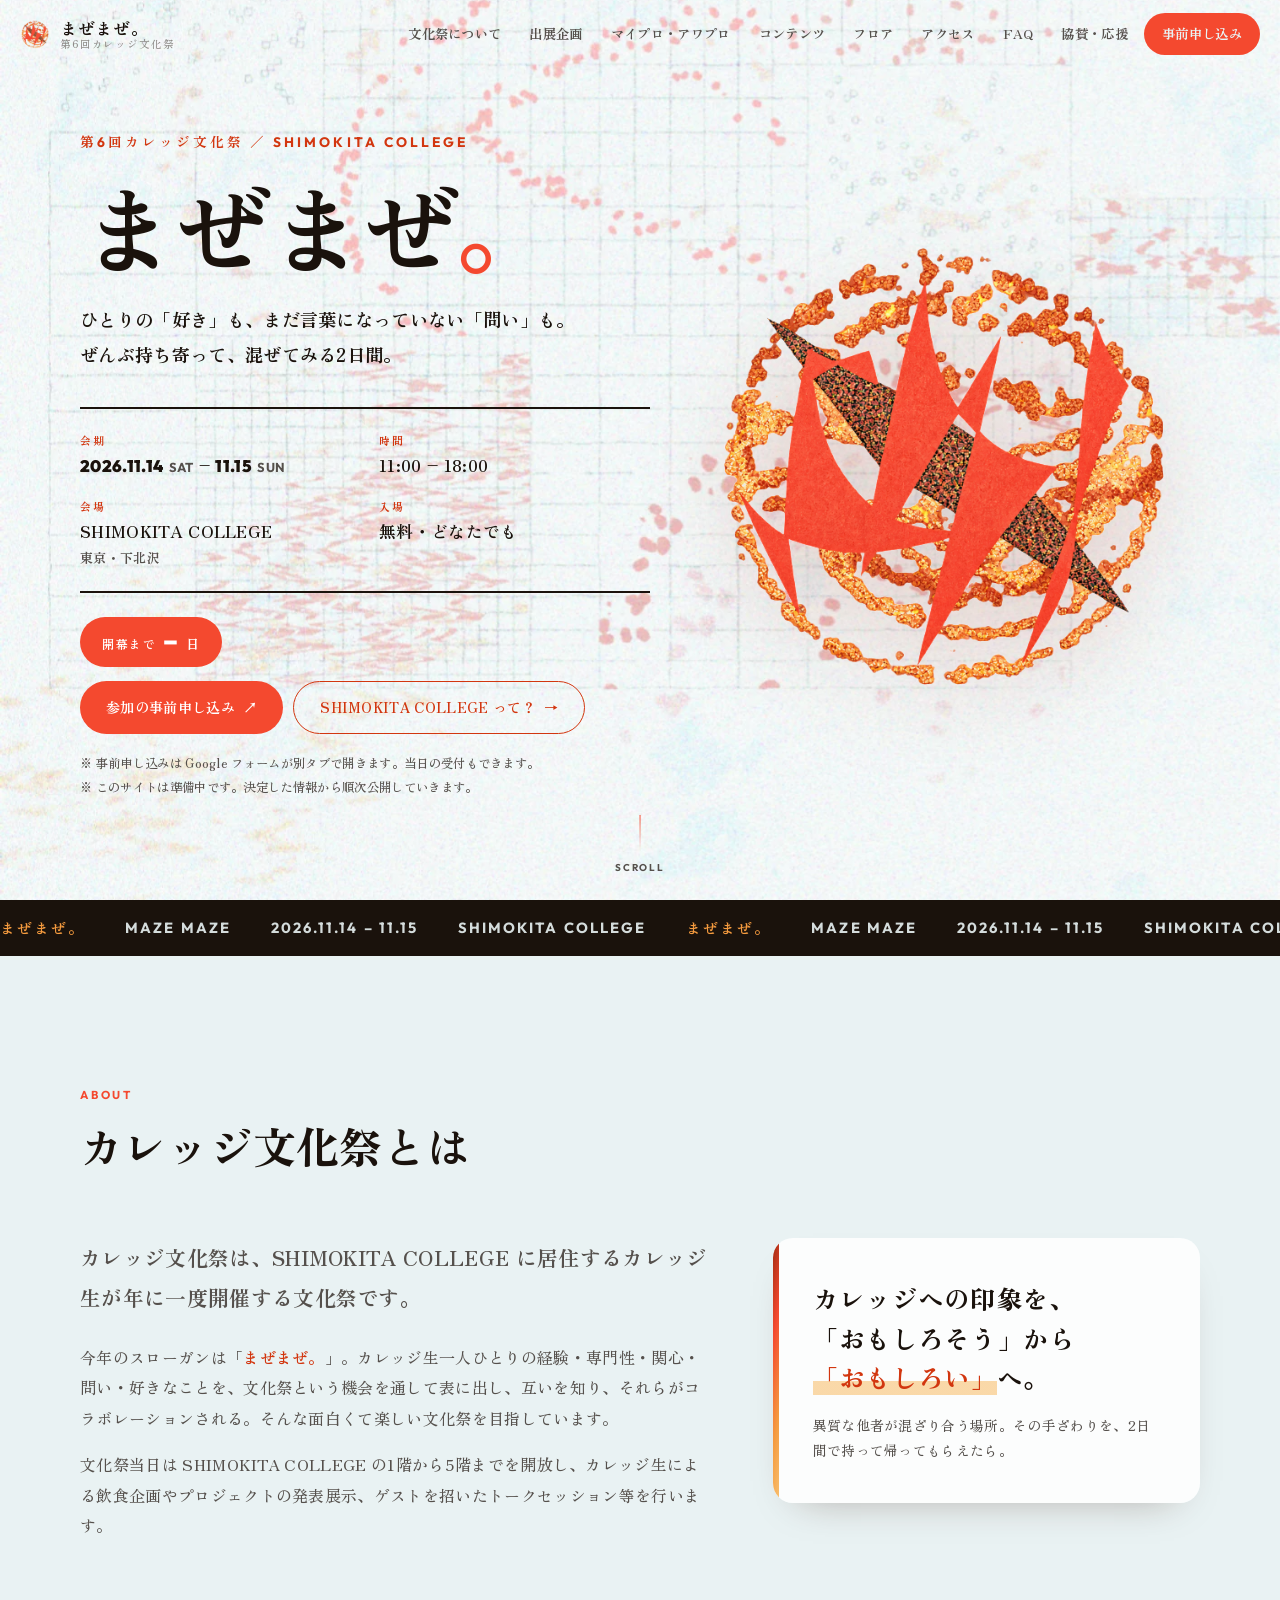
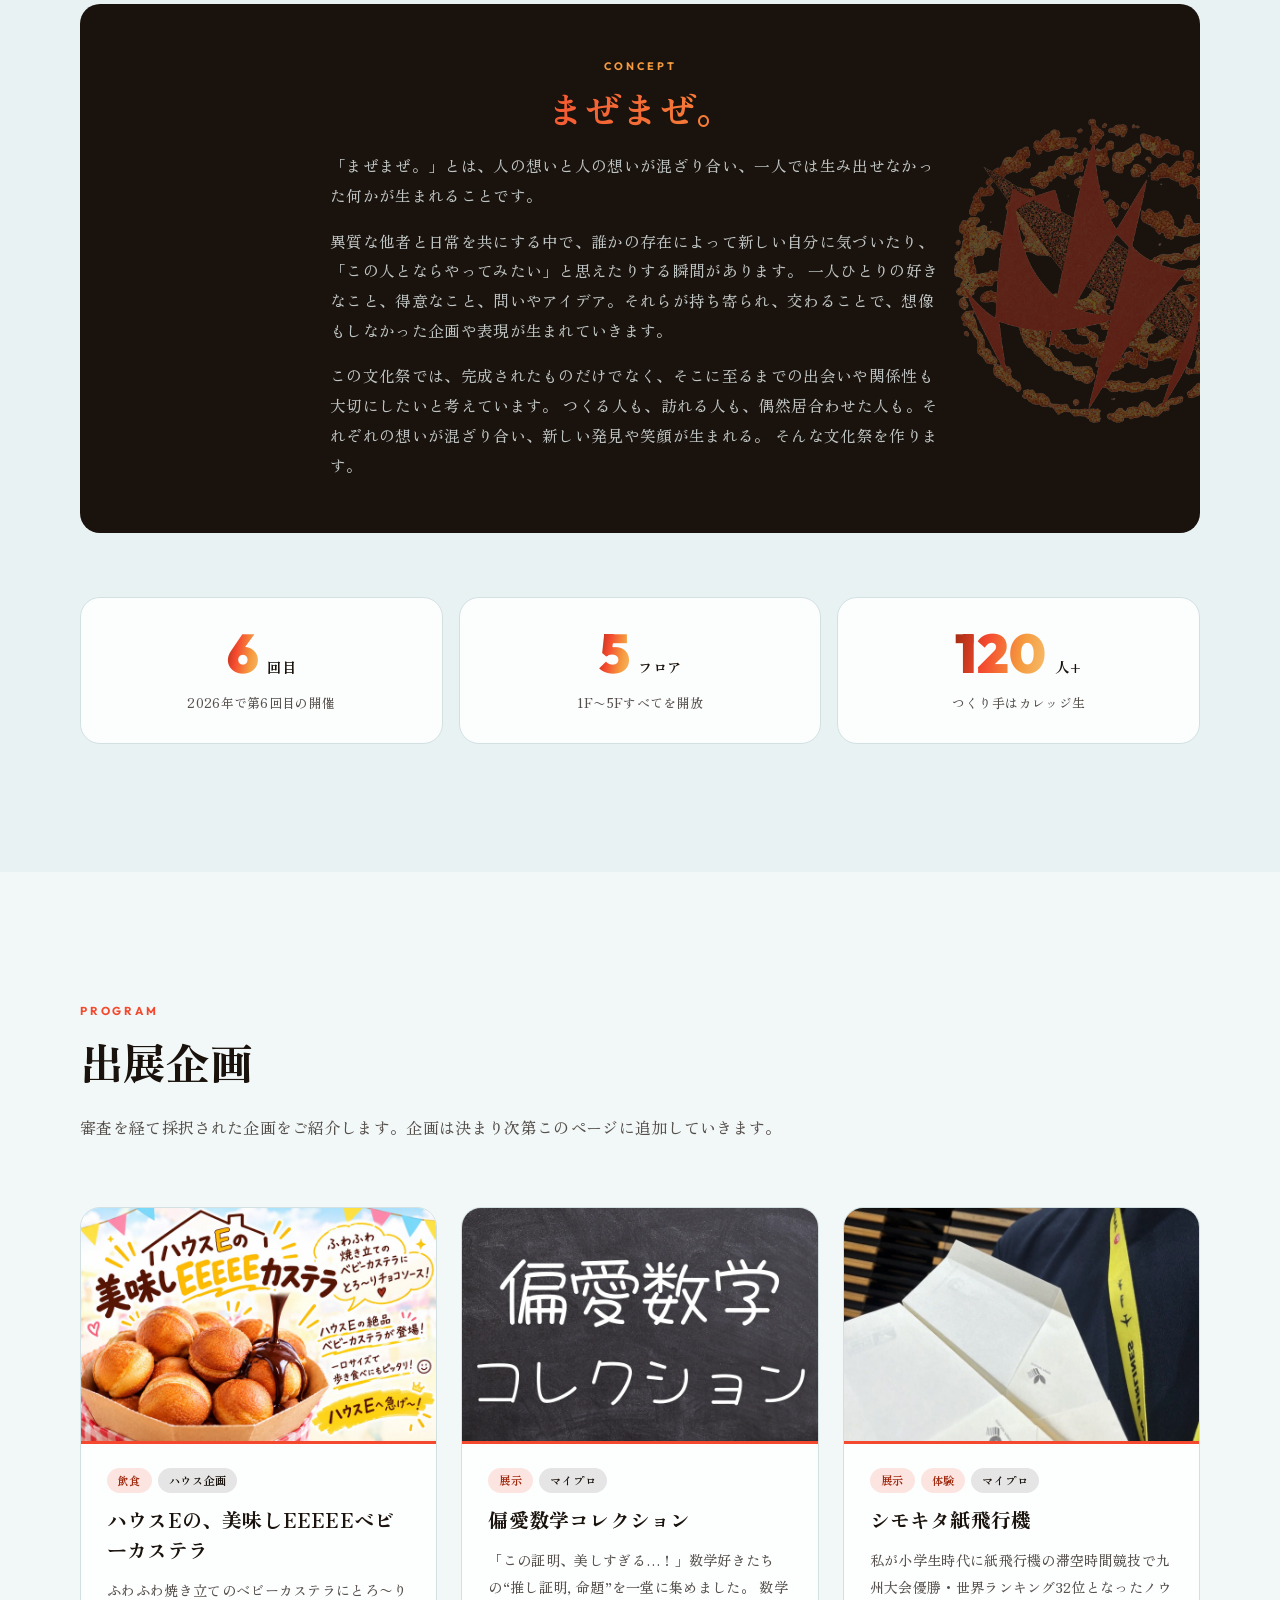
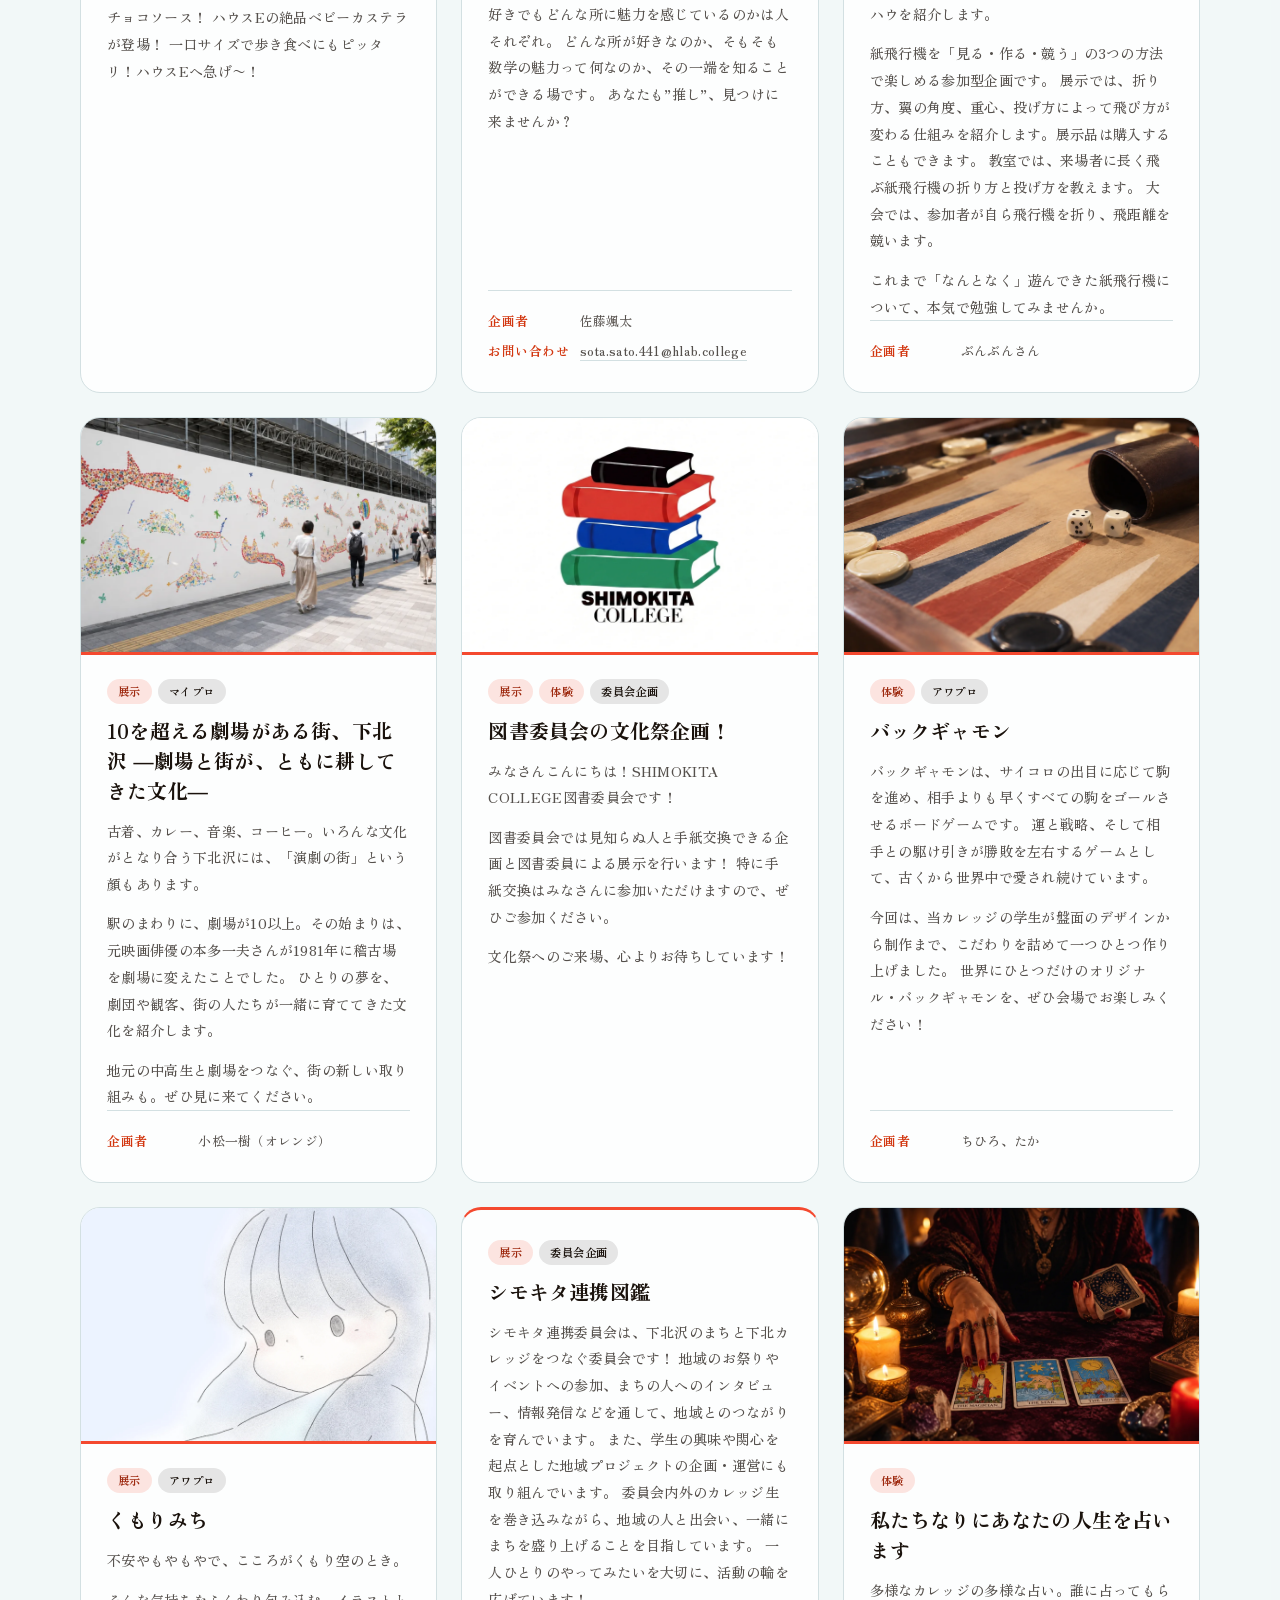
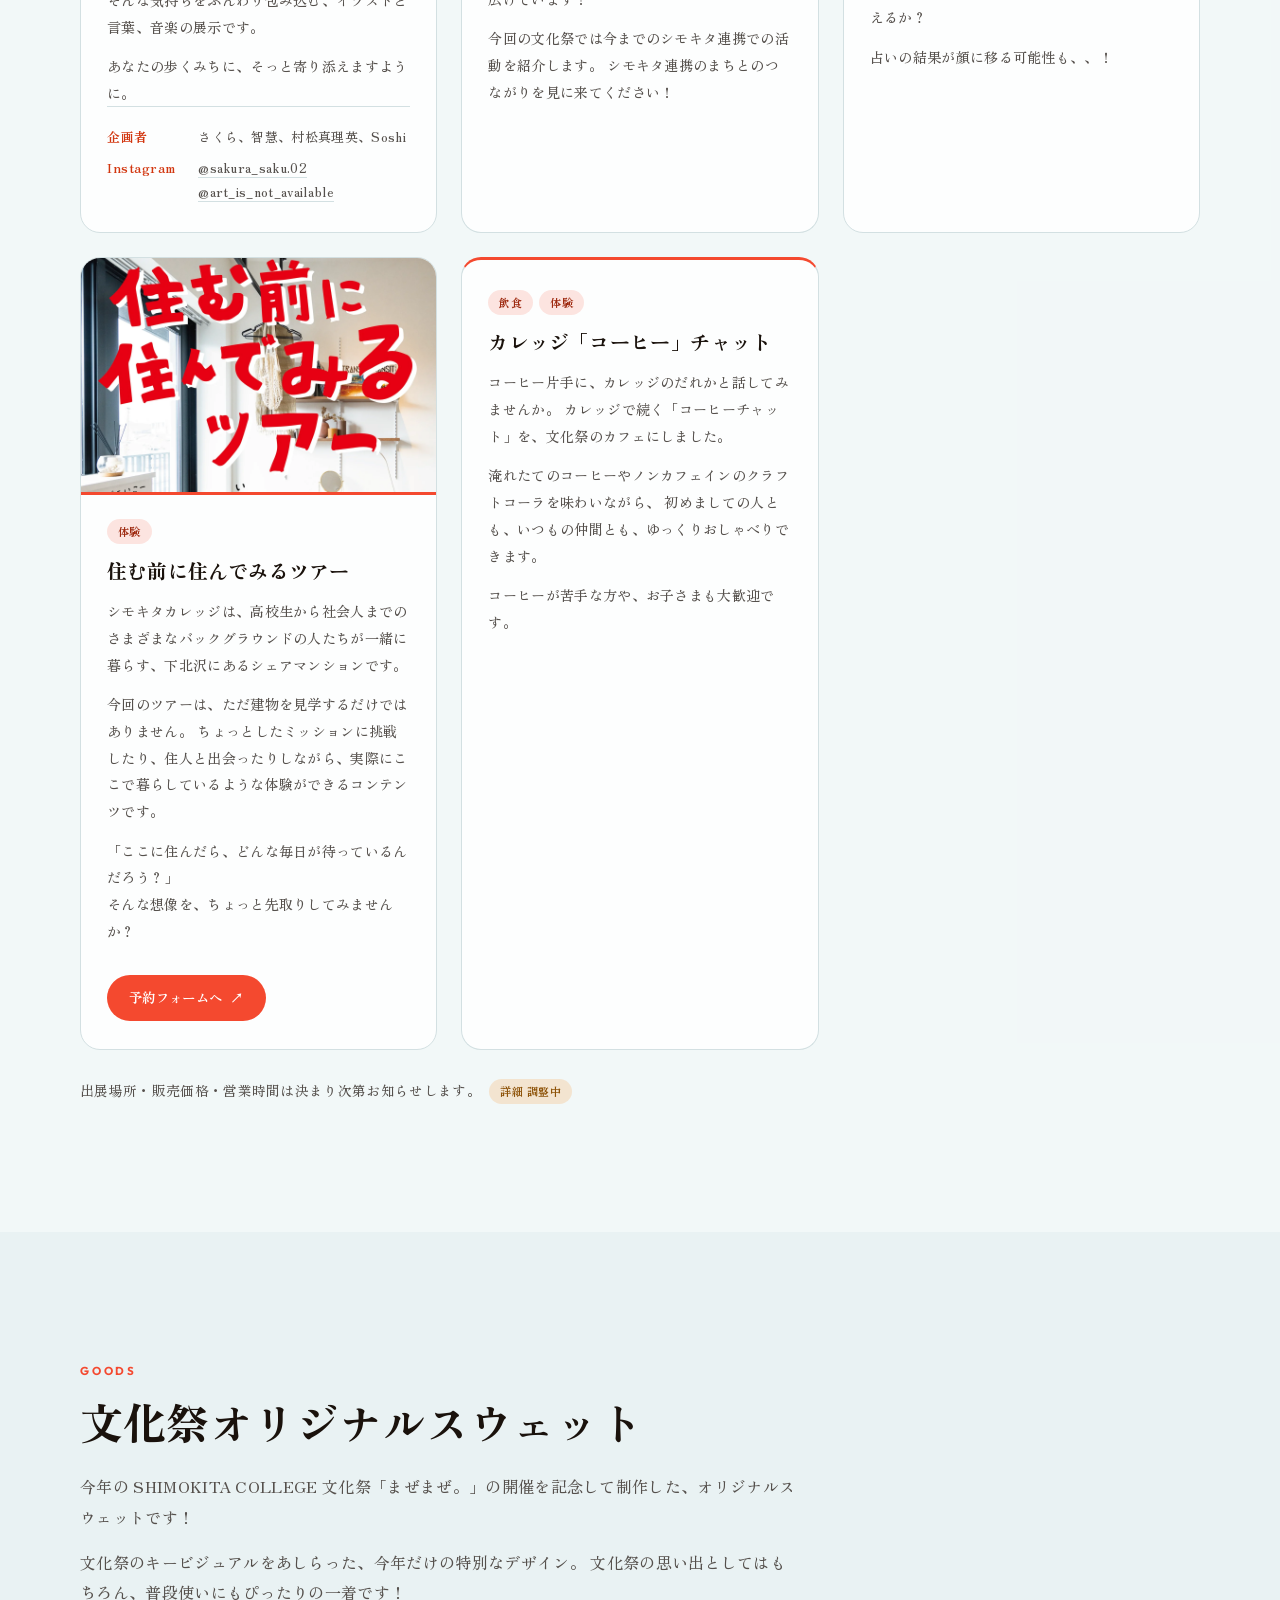
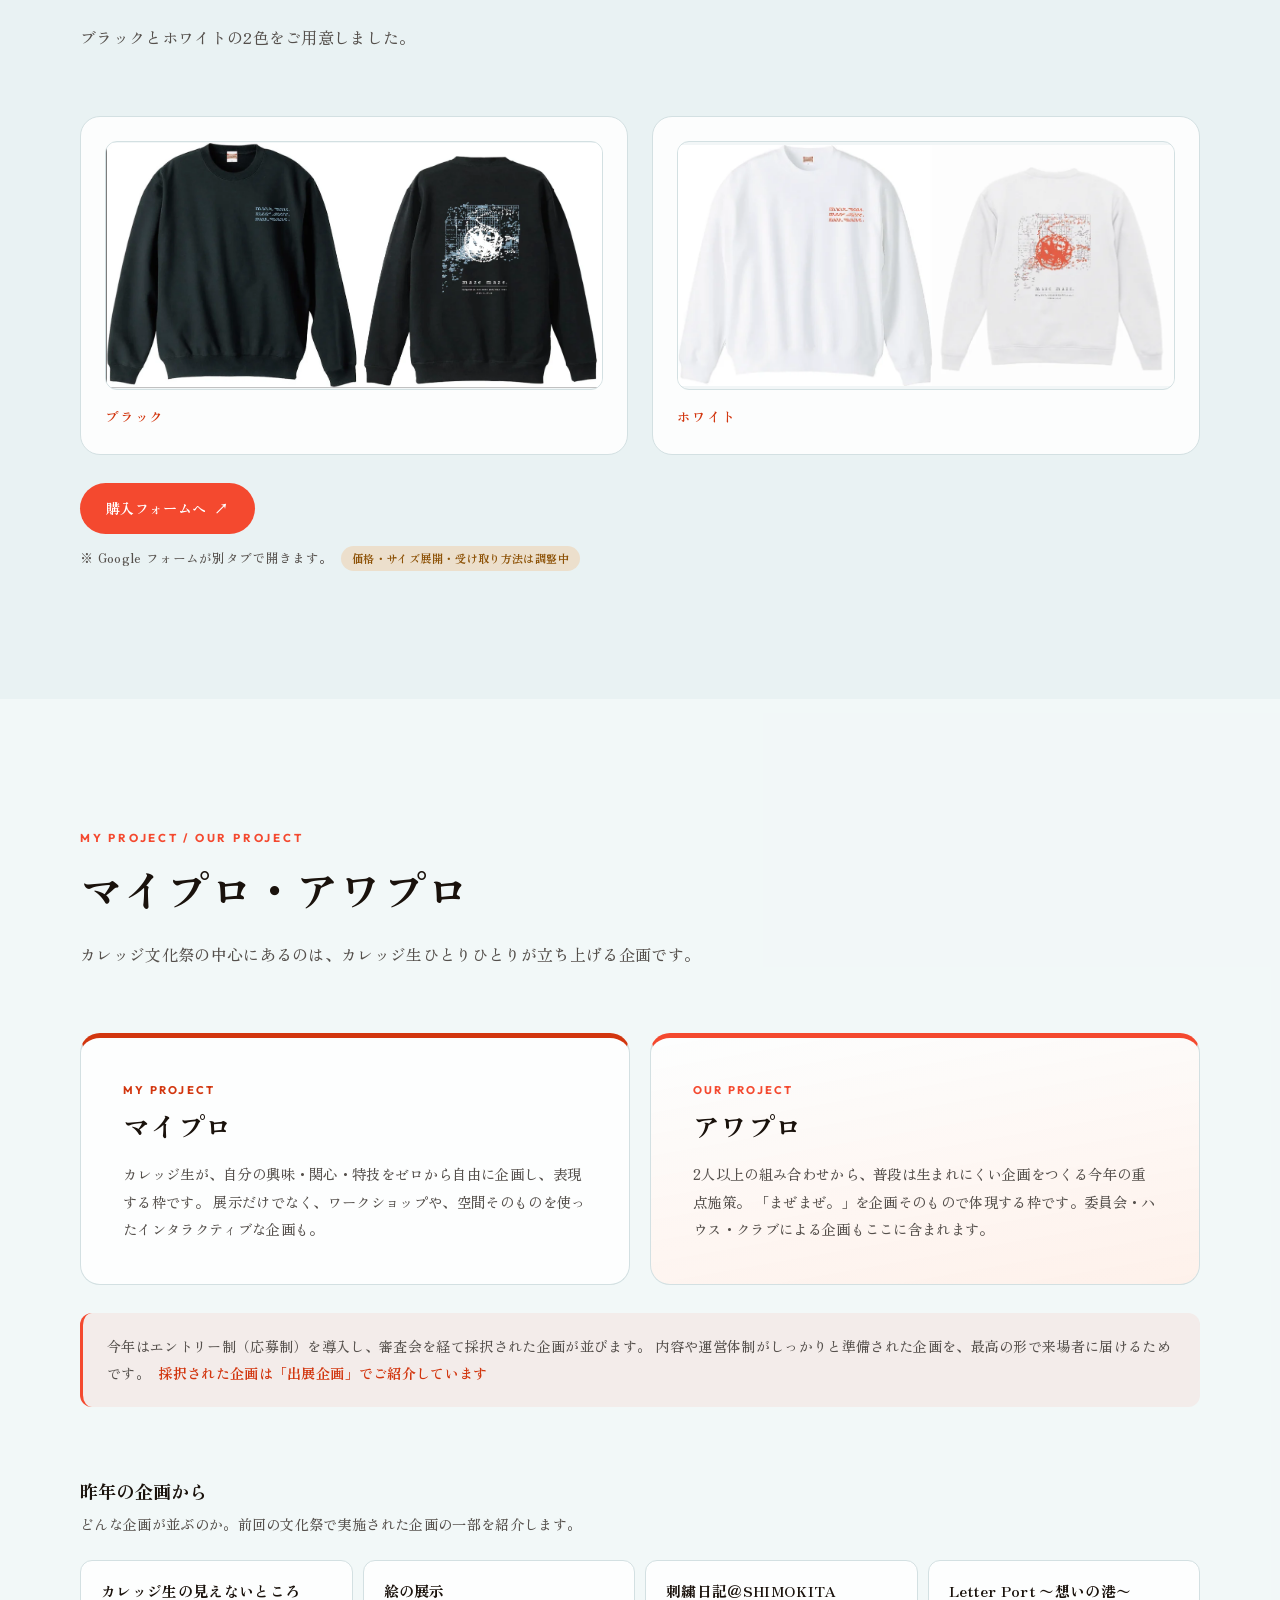
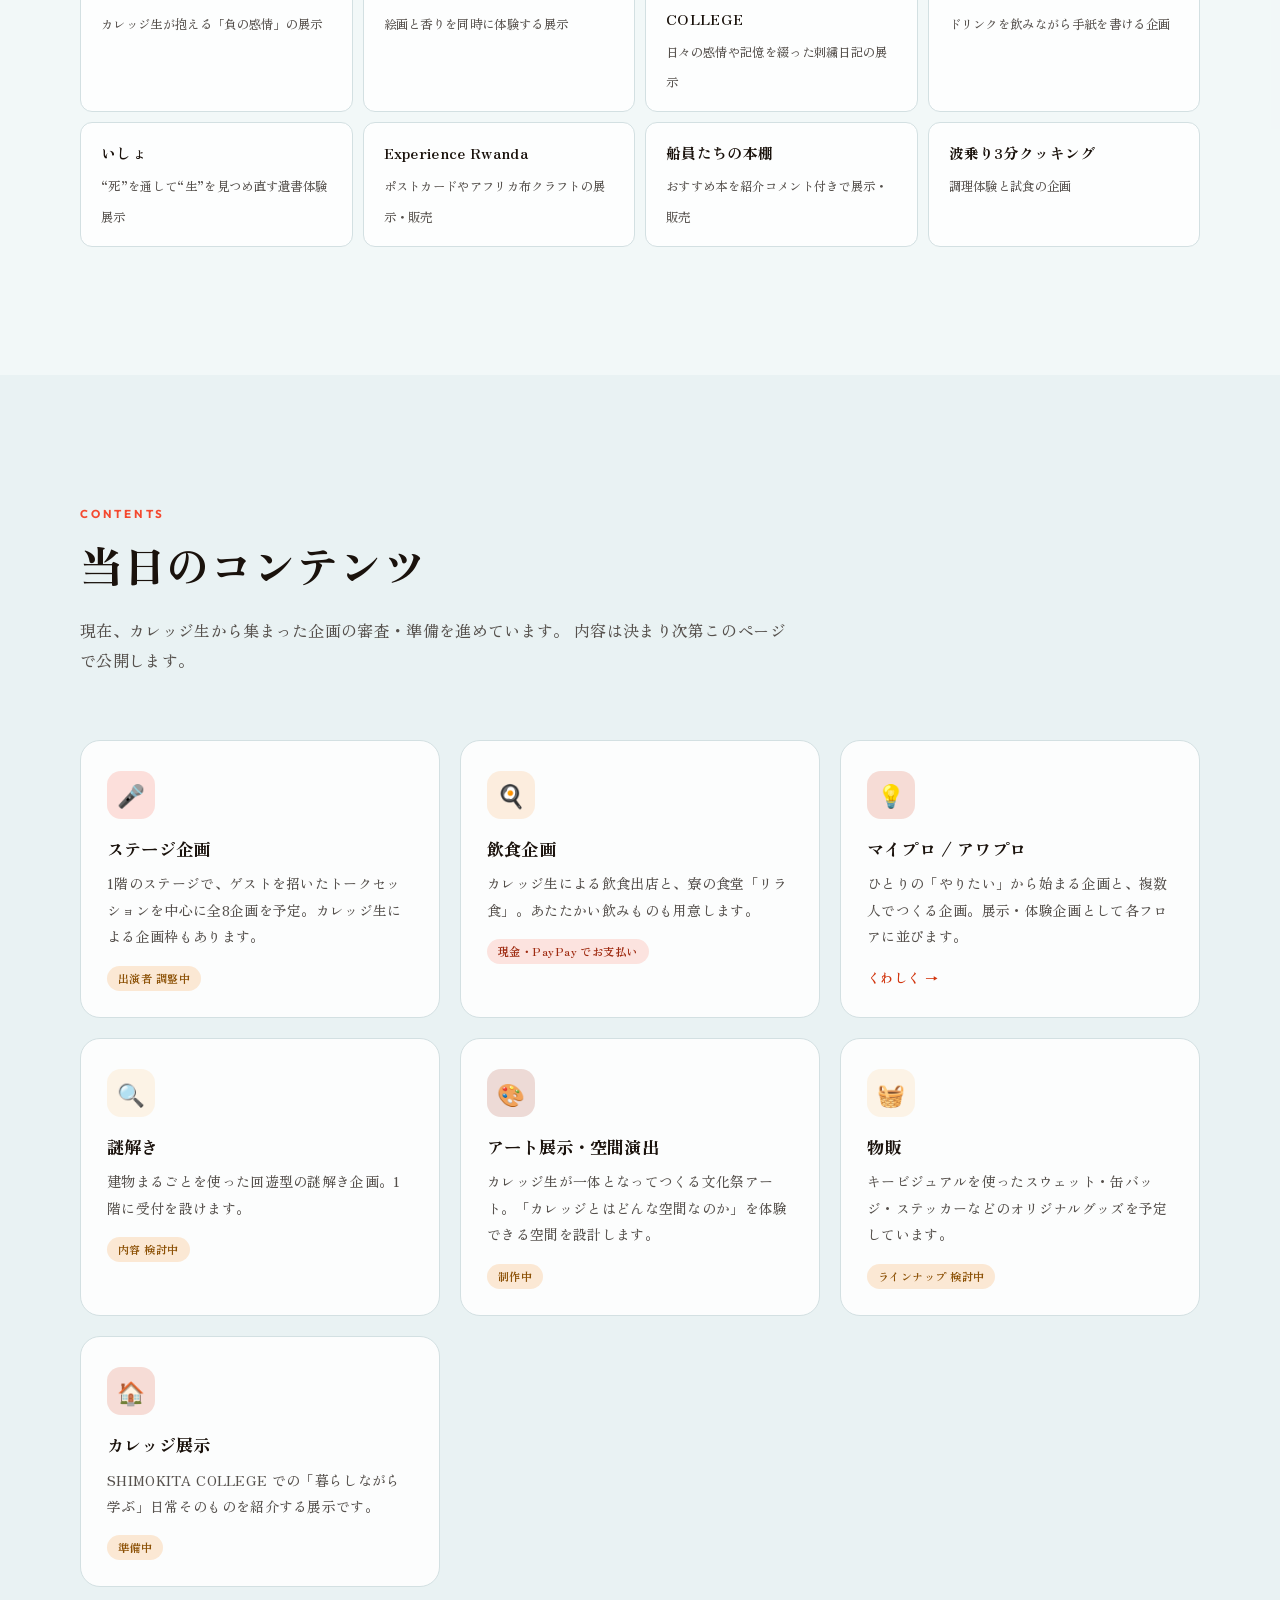
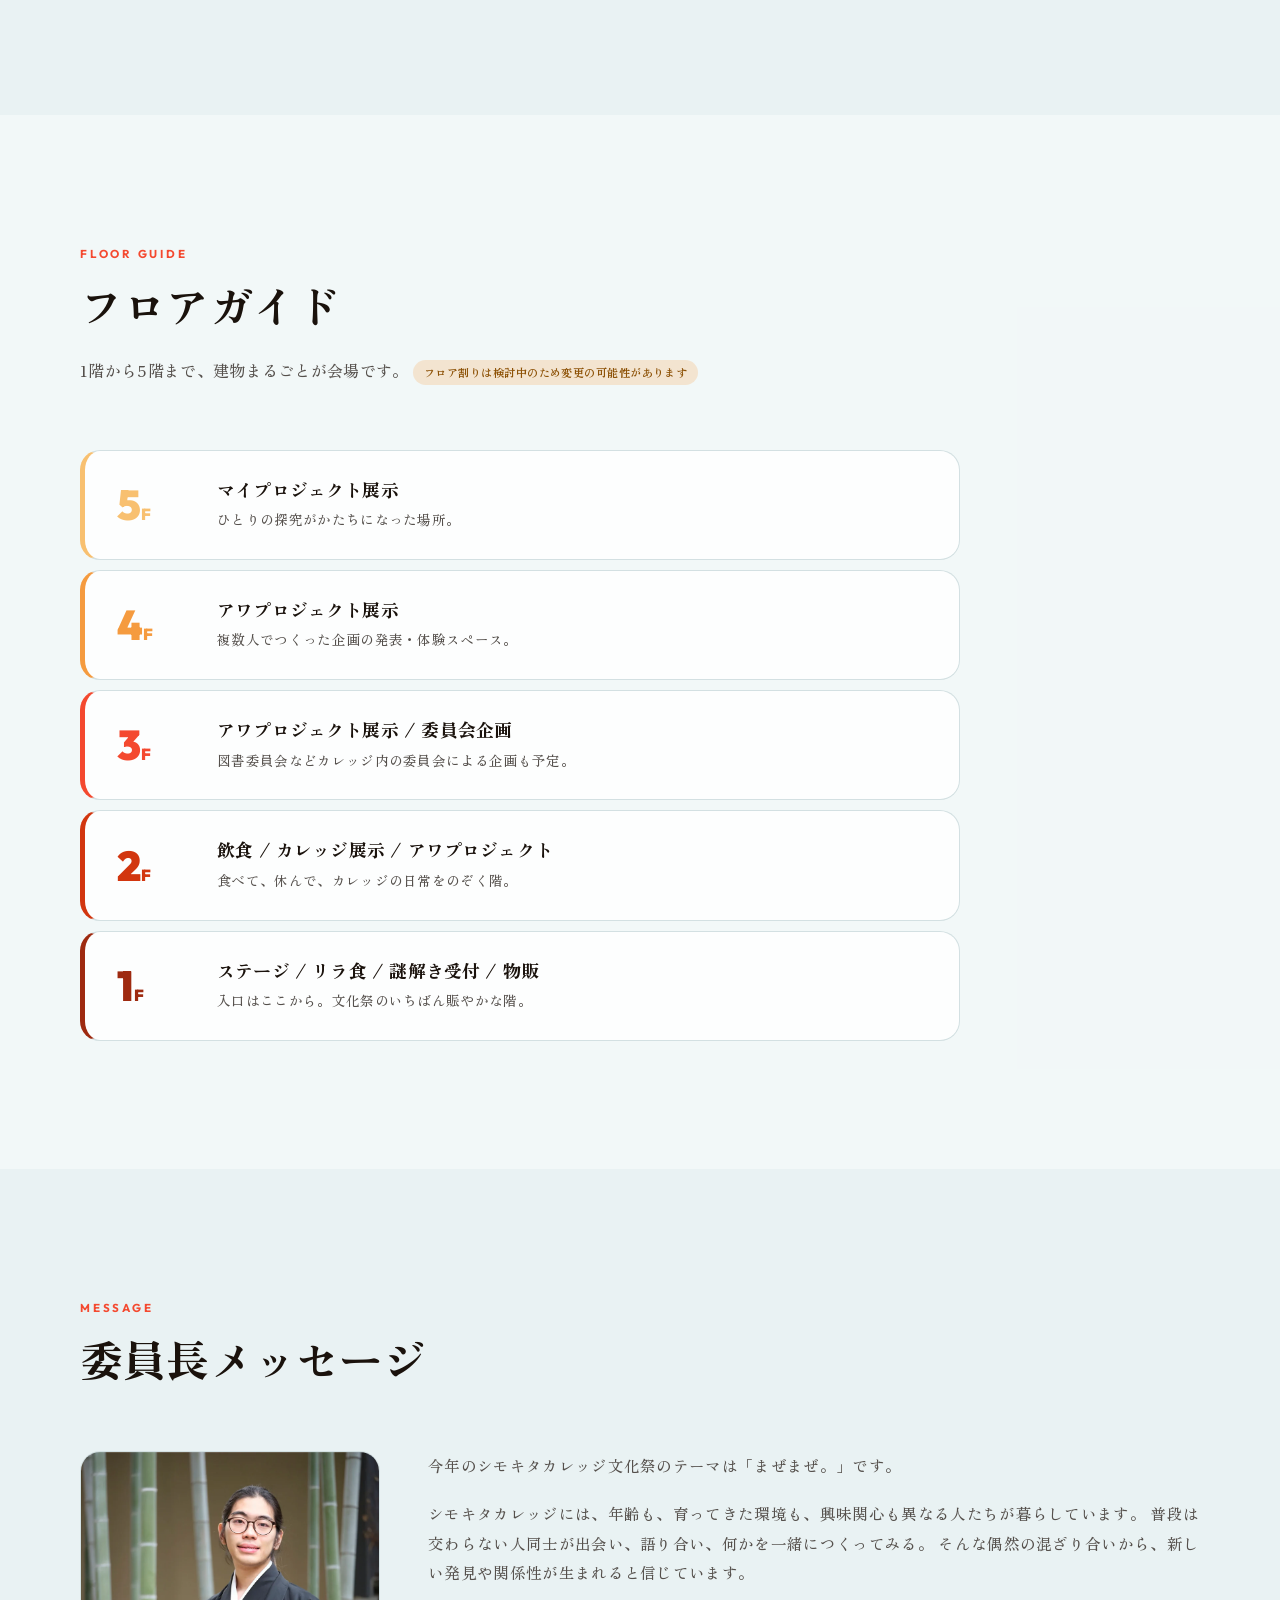
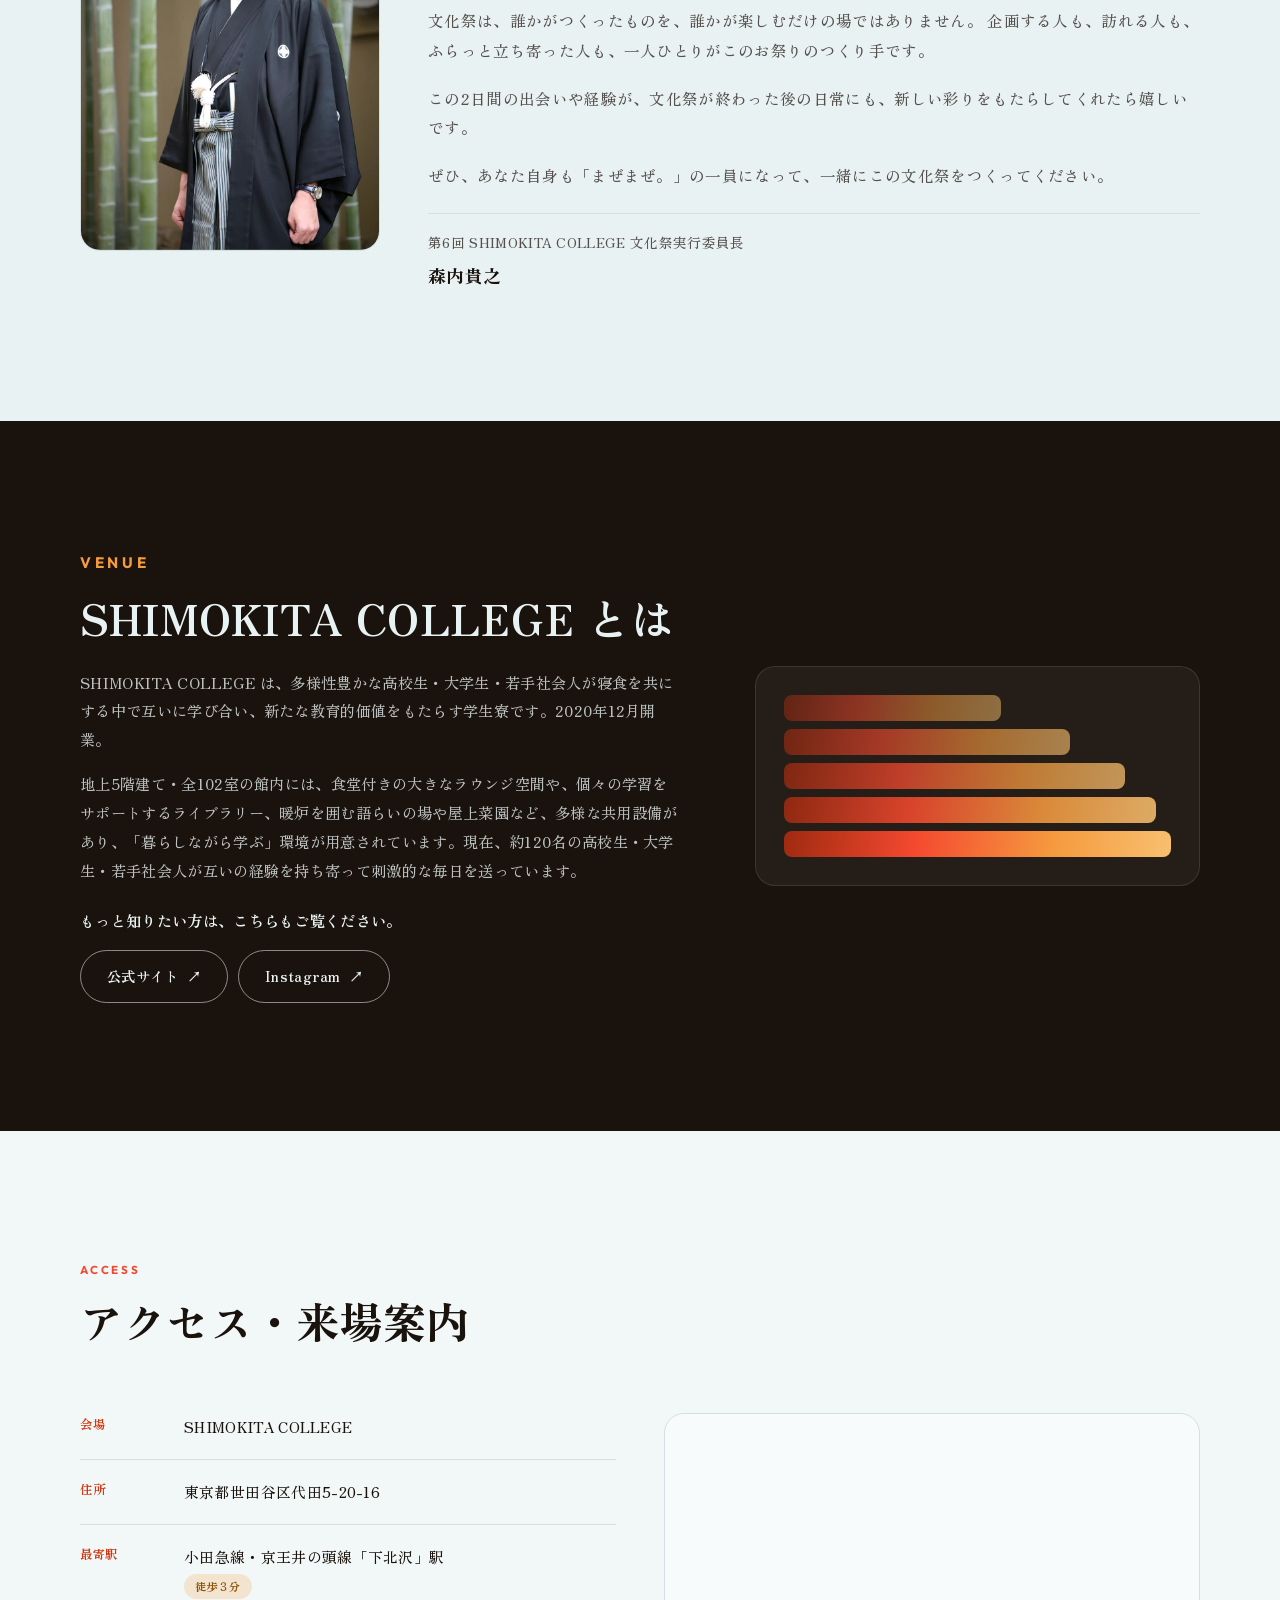
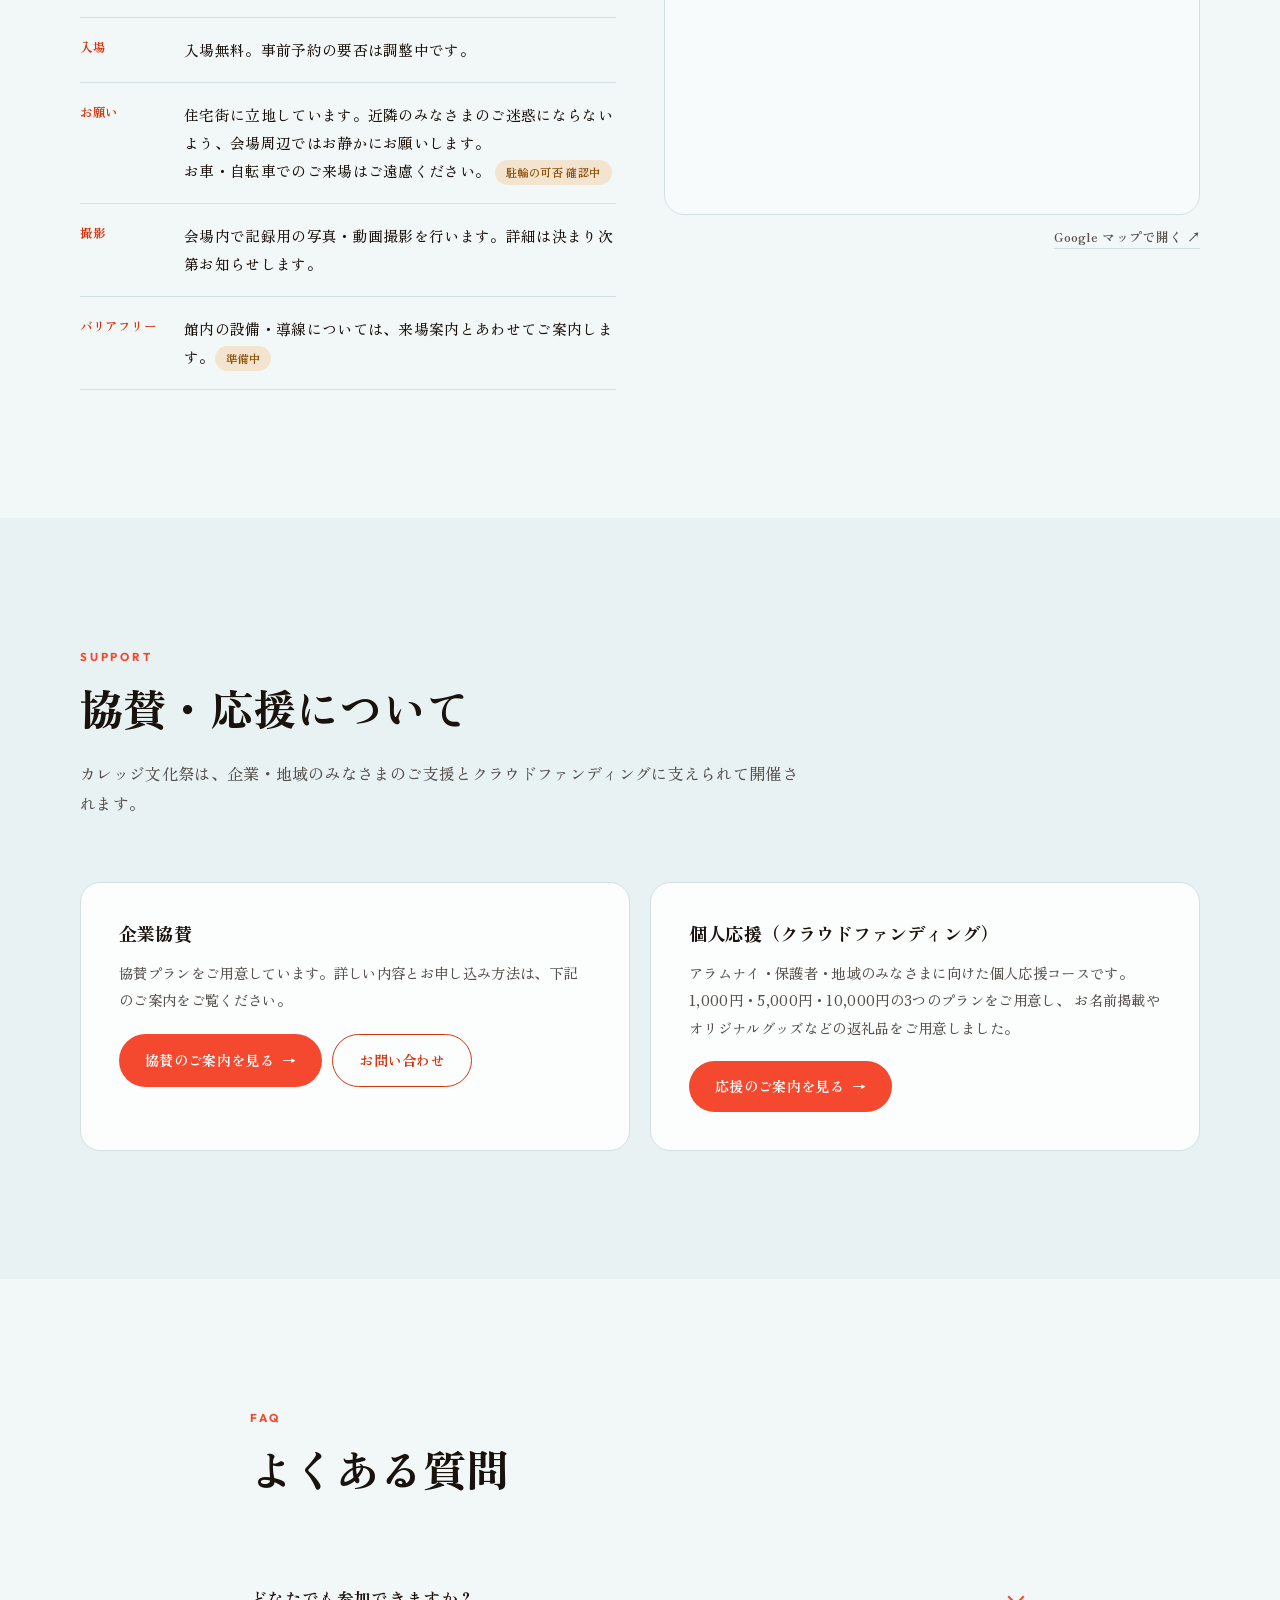
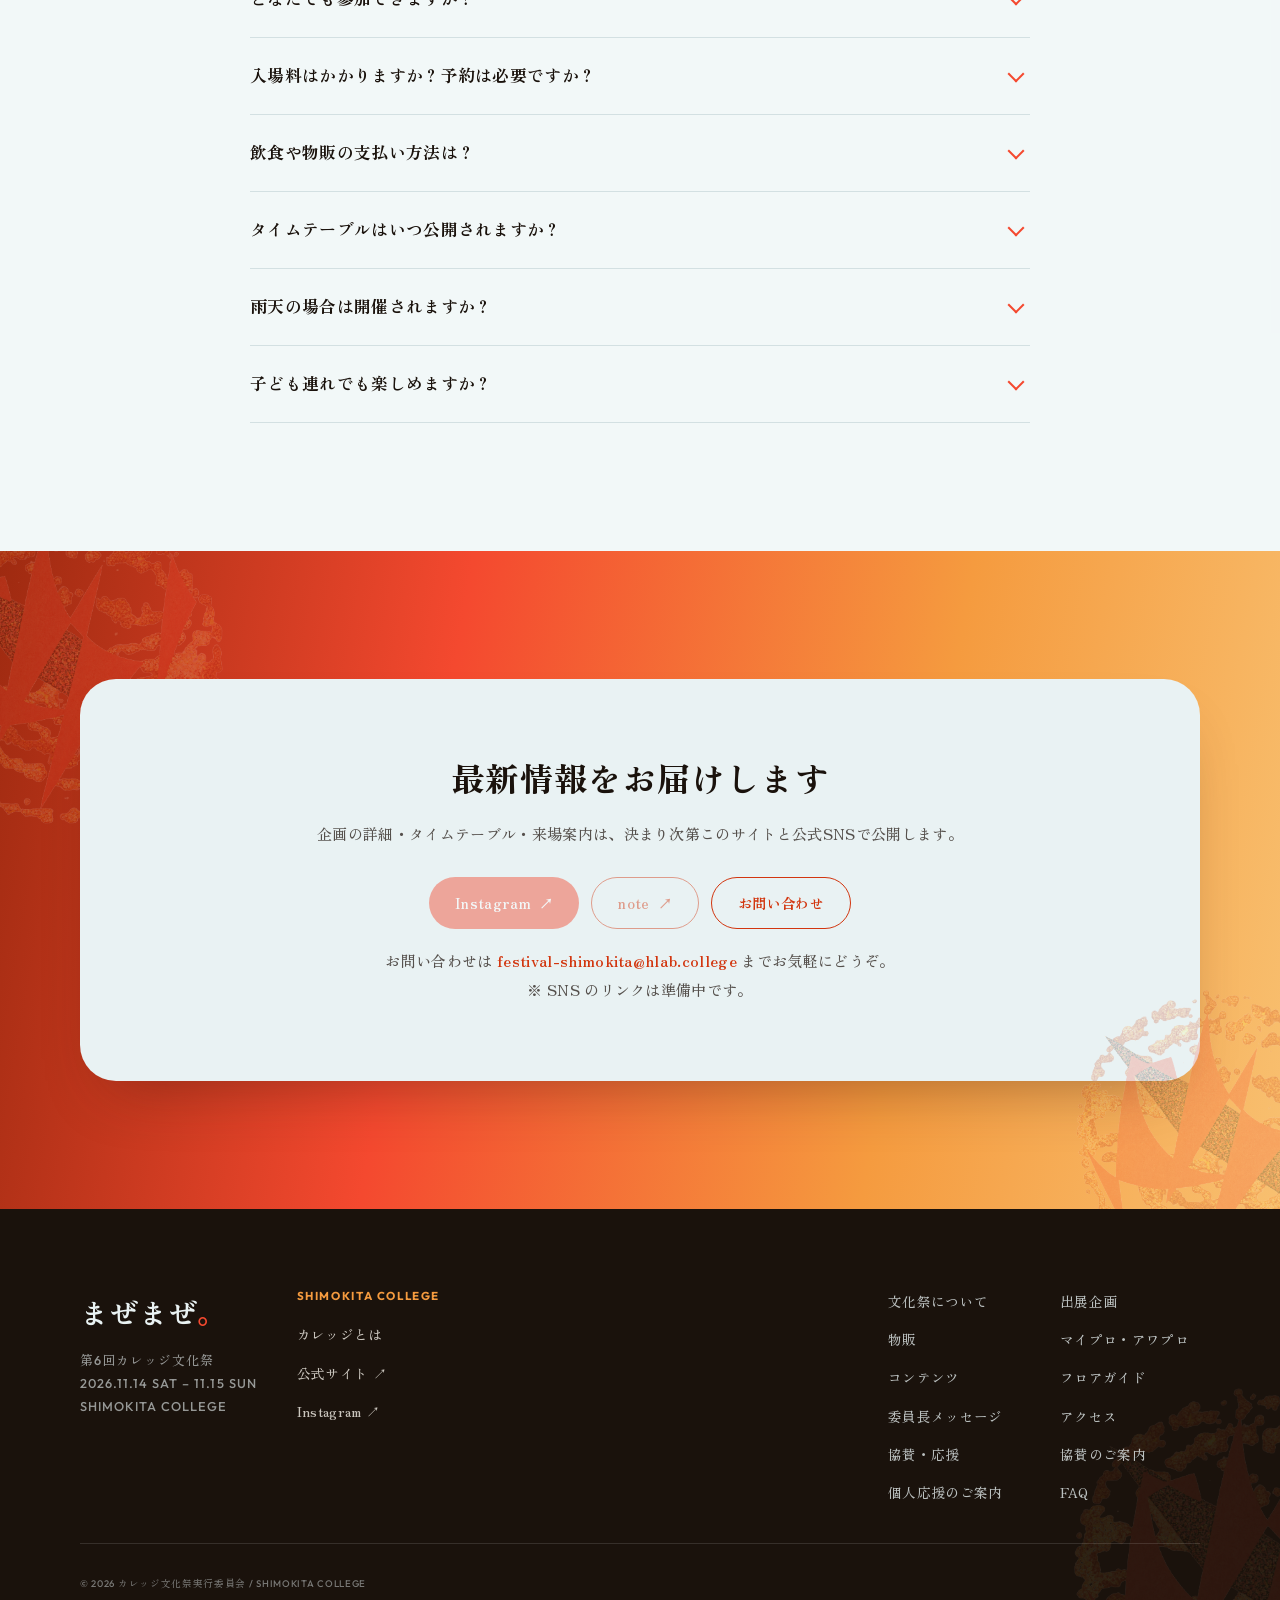
==== index.html @ 4fecb9cd "物販のグッズ表記をTシャツからスウェットに変更" ====
<!DOCTYPE html>
<html lang="ja">
<head>
<meta charset="UTF-8">
<meta name="viewport" content="width=device-width, initial-scale=1">
<title>第6回カレッジ文化祭〜まぜまぜ。〜｜SHIMOKITA COLLEGE</title>
<meta name="description" content="2026年11月14日(土)・15日(日) 開催。SHIMOKITA COLLEGE に暮らすカレッジ生が年に一度ひらく「第6回カレッジ文化祭〜まぜまぜ。〜」。一人ひとりの好き・専門・問いが混ざり合う2日間。入場無料。">

<link rel="canonical" href="https://shimokita-college-festival-2026.tokyo/">
<meta property="og:type" content="website">
<meta property="og:site_name" content="第6回カレッジ文化祭〜まぜまぜ。〜">
<meta property="og:title" content="第6回カレッジ文化祭〜まぜまぜ。〜">
<meta property="og:description" content="2026年11月14日(土)・15日(日)、SHIMOKITA COLLEGE。カレッジ生一人ひとりの好き・問い・専門が混ざり合う文化祭。入場無料。">
<meta property="og:url" content="https://shimokita-college-festival-2026.tokyo/">
<meta property="og:locale" content="ja_JP">
<meta property="og:image" content="https://shimokita-college-festival-2026.tokyo/assets/img/ogp.png">
<meta property="og:image:width" content="1200">
<meta property="og:image:height" content="630">
<meta property="og:image:alt" content="第6回カレッジ文化祭 まぜまぜ。 2026年11月14日(土)・15日(日) SHIMOKITA COLLEGE">
<meta name="twitter:card" content="summary_large_image">
<meta name="theme-color" content="#f4492f">

<link rel="icon" href="assets/img/favicon.svg" type="image/svg+xml">
<link rel="preconnect" href="https://fonts.googleapis.com">
<link rel="preconnect" href="https://fonts.gstatic.com" crossorigin>
<link href="https://fonts.googleapis.com/css2?family=Outfit:wght@500;700;900&family=Zen+Old+Mincho:wght@400;500;700;900&display=swap" rel="stylesheet">
<link rel="stylesheet" href="assets/css/style.css?v=30badd2b9d20">
</head>
<body>

<a class="skip-link" href="#main">本文へスキップ</a>

<!-- ============ ヘッダー ============ -->
<header class="site-header" id="siteHeader">
  <div class="site-header__inner">
    <a class="brand" href="#top">
      <span class="brand__mark" aria-hidden="true"></span>
      <span class="brand__text">
        <strong>まぜまぜ。</strong>
        <small>第6回カレッジ文化祭</small>
      </span>
    </a>

    <nav class="nav" id="nav" aria-label="メインメニュー">
      <ul class="nav__list">
        <li><a href="#about">文化祭について</a></li>
        <li><a href="#exhibitors">出展企画</a></li>
        <li><a href="#project">マイプロ・アワプロ</a></li>
        <li><a href="#contents">コンテンツ</a></li>
        <li><a href="#floor">フロア</a></li>
        <li><a href="#access">アクセス</a></li>
        <li><a href="#faq">FAQ</a></li>
        <li><a href="#support">協賛・応援</a></li>
        <li><a href="https://forms.gle/ycN92uaaQQrToUdh6" class="nav__cta" target="_blank" rel="noopener">事前申し込み</a></li>
      </ul>
    </nav>

    <button class="nav-toggle" id="navToggle" aria-expanded="false" aria-controls="nav">
      <span class="nav-toggle__bars" aria-hidden="true"></span>
      <span class="sr-only">メニューを開く</span>
    </button>
  </div>
</header>

<main id="main">

<!-- 通常ページ（#sponsor のときは JS で非表示にします） -->
<div id="view-home">

<!-- ============ ヒーロー ============ -->
<section class="hero" id="top">
  <div class="hero__inner">
    <div class="hero__text">
    <p class="hero__eyebrow">第6回カレッジ文化祭 ／ SHIMOKITA COLLEGE</p>

    <h1 class="hero__title">
      <span class="sr-only">第6回カレッジ文化祭 まぜまぜ。</span>
      <span class="hero__title-main" aria-hidden="true">まぜまぜ<span class="hero__dot">。</span></span>
    </h1>

    <p class="hero__lead">
      ひとりの「好き」も、まだ言葉になっていない「問い」も。<br>
      ぜんぶ持ち寄って、混ぜてみる2日間。
    </p>

    <dl class="hero__meta">
      <div>
        <dt>会期</dt>
        <dd>
          <time datetime="2026-11-14">2026.11.14</time> <span>SAT</span> – <time datetime="2026-11-15">11.15</time> <span>SUN</span>
        </dd>
      </div>
      <div>
        <dt>時間</dt>
        <dd>11:00 – 18:00</dd>
      </div>
      <div>
        <dt>会場</dt>
        <dd>SHIMOKITA COLLEGE<br><span>東京・下北沢</span></dd>
      </div>
      <div>
        <dt>入場</dt>
        <dd>無料・どなたでも</dd>
      </div>
    </dl>

    <!-- カウントダウン（JSで更新。JS無効時は非表示） -->
    <div class="countdown" id="countdown" hidden>
      <span class="countdown__label">開幕まで</span>
      <span class="countdown__num" id="countdownNum">–</span>
      <span class="countdown__unit">日</span>
    </div>

    <p class="hero__actions">
      <a class="btn btn--primary" href="https://forms.gle/ycN92uaaQQrToUdh6" target="_blank" rel="noopener">
        参加の事前申し込み <span aria-hidden="true">↗</span>
      </a>
      <a class="btn btn--ghost" href="#college">
        SHIMOKITA COLLEGE って？ <span aria-hidden="true">→</span>
      </a>
    </p>

    <p class="hero__note">
      ※ 事前申し込みは Google フォームが別タブで開きます。当日の受付もできます。<br>
      ※ このサイトは準備中です。決定した情報から順次公開していきます。
    </p>
    </div><!-- /.hero__text -->

    <div class="hero__kv">
      <img src="assets/img/keyvisual-transparent.png"
           alt="第6回カレッジ文化祭「まぜまぜ。」キービジュアル。朱色の鋭い破片が、粒だった橙色の渦に囲まれて混ざり合っている。"
           width="545" height="574" fetchpriority="high">
    </div>
  </div>

  <div class="hero__scroll" aria-hidden="true"><span></span>SCROLL</div>
</section>

<!-- ============ ティッカー ============ -->
<div class="ticker" aria-hidden="true">
  <div class="ticker__track">
    <span>まぜまぜ。</span><span>MAZE MAZE</span><span>2026.11.14 – 11.15</span><span>SHIMOKITA COLLEGE</span>
    <span>まぜまぜ。</span><span>MAZE MAZE</span><span>2026.11.14 – 11.15</span><span>SHIMOKITA COLLEGE</span>
    <span>まぜまぜ。</span><span>MAZE MAZE</span><span>2026.11.14 – 11.15</span><span>SHIMOKITA COLLEGE</span>
  </div>
</div>

<!-- ============ ABOUT ============ -->
<section class="section section--about" id="about">
  <div class="container">
    <header class="section__head reveal">
      <p class="section__label">ABOUT</p>
      <h2 class="section__title">カレッジ文化祭とは</h2>
    </header>

    <div class="about__body">
      <div class="about__text reveal">
        <p class="lead">
          カレッジ文化祭は、SHIMOKITA COLLEGE に居住するカレッジ生が年に一度開催する文化祭です。
        </p>
        <p>
          今年のスローガンは「<strong>まぜまぜ。</strong>」。カレッジ生一人ひとりの経験・専門性・関心・問い・好きなことを、文化祭という機会を通して表に出し、互いを知り、それらがコラボレーションされる。そんな面白くて楽しい文化祭を目指しています。
        </p>
        <p>
          文化祭当日は SHIMOKITA COLLEGE の1階から5階までを開放し、カレッジ生による飲食企画やプロジェクトの発表展示、ゲストを招いたトークセッション等を行います。
        </p>
      </div>

      <figure class="about__quote reveal">
        <blockquote>
          <p>カレッジへの印象を、<br>「おもしろそう」から<br><em>「おもしろい」</em>へ。</p>
        </blockquote>
        <figcaption>
          異質な他者が混ざり合う場所。その手ざわりを、2日間で持って帰ってもらえたら。
        </figcaption>
      </figure>
    </div>

    <!-- コンセプト -->
    <div class="concept reveal">
      <p class="concept__label">CONCEPT</p>
      <p class="concept__title">まぜまぜ。</p>
      <div class="concept__text">
        <p>
          「まぜまぜ。」とは、人の想いと人の想いが混ざり合い、一人では生み出せなかった何かが生まれることです。
        </p>
        <p>
          異質な他者と日常を共にする中で、誰かの存在によって新しい自分に気づいたり、「この人とならやってみたい」と思えたりする瞬間があります。
          一人ひとりの好きなこと、得意なこと、問いやアイデア。それらが持ち寄られ、交わることで、想像もしなかった企画や表現が生まれていきます。
        </p>
        <p>
          この文化祭では、完成されたものだけでなく、そこに至るまでの出会いや関係性も大切にしたいと考えています。
          つくる人も、訪れる人も、偶然居合わせた人も。それぞれの想いが混ざり合い、新しい発見や笑顔が生まれる。
          そんな文化祭を作ります。
        </p>
      </div>
    </div>

    <ul class="stats reveal">
      <li>
        <span class="stats__num">6</span>
        <span class="stats__unit">回目</span>
        <span class="stats__label">2026年で第6回目の開催</span>
      </li>
      <li>
        <span class="stats__num">5</span>
        <span class="stats__unit">フロア</span>
        <span class="stats__label">1F〜5Fすべてを開放</span>
      </li>
      <li>
        <span class="stats__num">120</span>
        <span class="stats__unit">人<small>+</small></span>
        <span class="stats__label">つくり手はカレッジ生</span>
      </li>
    </ul>
  </div>
</section>

<!-- ============ 出展企画 ============
     企画を追加するときは <article class="exhibit"> … </article> をまるごと複製して、
     画像・タイトル・説明文・タグを差し替えてください。
     画像は assets/img/ に置き、軽量化した .webp を src に指定します（手順は README 参照）。
     ========================================================= -->
<section class="section section--exhibitors" id="exhibitors">
  <div class="container">
    <header class="section__head reveal">
      <p class="section__label">PROGRAM</p>
      <h2 class="section__title">出展企画</h2>
      <p class="section__desc">
        審査を経て採択された企画をご紹介します。企画は決まり次第このページに追加していきます。
      </p>
    </header>

    <div class="exhibits">

      <article class="exhibit reveal">
        <div class="exhibit__visual">
          <img src="assets/img/housee.webp"
               alt="ハウスEの、美味しEEEEEベビーカステラ。山盛りのベビーカステラにチョコソースがかかっている。"
               width="1536" height="1024" loading="lazy" decoding="async">
        </div>
        <div class="exhibit__body">
          <p class="exhibit__tags">
            <span class="tag">飲食</span>
            <span class="tag tag--inner">ハウス企画</span>
          </p>
          <h3 class="exhibit__title">ハウスEの、美味しEEEEEベビーカステラ</h3>
          <p>
            ふわふわ焼き立てのベビーカステラにとろ〜りチョコソース！
            ハウスEの絶品ベビーカステラが登場！
            一口サイズで歩き食べにもピッタリ！ハウスEへ急げ〜！
          </p>
        </div>
      </article>

      <article class="exhibit reveal">
        <div class="exhibit__visual">
          <img src="assets/img/collection.webp"
               alt="偏愛数学コレクション。黒板にチョークで企画名が書かれている。"
               width="1600" height="1600" loading="lazy" decoding="async">
        </div>
        <div class="exhibit__body">
          <p class="exhibit__tags">
            <span class="tag">展示</span>
            <span class="tag tag--inner">マイプロ</span>
          </p>
          <h3 class="exhibit__title">偏愛数学コレクション</h3>
          <p>
            「この証明、美しすぎる…！」数学好きたちの“推し証明, 命題”を一堂に集めました。
            数学好きでもどんな所に魅力を感じているのかは人それぞれ。
            どんな所が好きなのか、そもそも数学の魅力って何なのか、その一端を知ることができる場です。
            あなたも”推し”、見つけに来ませんか？
          </p>
          <!-- 企画者からの掲載希望があった場合のみ記載します -->
          <dl class="exhibit__by">
            <div>
              <dt>企画者</dt>
              <dd>佐藤颯太</dd>
            </div>
            <div>
              <dt>お問い合わせ</dt>
              <dd><a href="mailto:sota.sato.441@hlab.college">sota.sato.441@hlab.college</a></dd>
            </div>
          </dl>
        </div>
      </article>

      <article class="exhibit reveal">
        <div class="exhibit__visual">
          <img src="assets/img/paper-airplane.jpg"
               alt="シモキタ紙飛行機。白い紙で折られた大きな紙飛行機を手に持っているところ。"
               width="1500" height="1000" loading="lazy" decoding="async">
        </div>
        <div class="exhibit__body">
          <p class="exhibit__tags">
            <span class="tag">展示</span>
            <span class="tag">体験</span>
            <span class="tag tag--inner">マイプロ</span>
          </p>
          <h3 class="exhibit__title">シモキタ紙飛行機</h3>
          <p>
            私が小学生時代に紙飛行機の滞空時間競技で九州大会優勝・世界ランキング32位となったノウハウを紹介します。
          </p>
          <p>
            紙飛行機を「見る・作る・競う」の3つの方法で楽しめる参加型企画です。
            展示では、折り方、翼の角度、重心、投げ方によって飛び方が変わる仕組みを紹介します。展示品は購入することもできます。
            教室では、来場者に長く飛ぶ紙飛行機の折り方と投げ方を教えます。
            大会では、参加者が自ら飛行機を折り、飛距離を競います。
          </p>
          <p>
            これまで「なんとなく」遊んできた紙飛行機について、本気で勉強してみませんか。
          </p>
          <!-- 企画者からの掲載希望があった場合のみ記載します -->
          <dl class="exhibit__by">
            <div>
              <dt>企画者</dt>
              <dd>ぶんぶんさん</dd>
            </div>
          </dl>
        </div>
      </article>

      <article class="exhibit reveal">
        <div class="exhibit__visual">
          <img src="assets/img/gallery.webp"
               alt="下北沢の街並み。線路沿いの白い壁に色とりどりの絵が描かれ、その前を人びとが歩いている。"
               width="904" height="542" loading="lazy" decoding="async">
        </div>
        <div class="exhibit__body">
          <p class="exhibit__tags">
            <span class="tag">展示</span>
            <span class="tag tag--inner">マイプロ</span>
          </p>
          <h3 class="exhibit__title">10を超える劇場がある街、下北沢 ―劇場と街が、ともに耕してきた文化―</h3>
          <p>
            古着、カレー、音楽、コーヒー。いろんな文化がとなり合う下北沢には、「演劇の街」という顔もあります。
          </p>
          <p>
            駅のまわりに、劇場が10以上。その始まりは、元映画俳優の本多一夫さんが1981年に稽古場を劇場に変えたことでした。
            ひとりの夢を、劇団や観客、街の人たちが一緒に育ててきた文化を紹介します。
          </p>
          <p>
            地元の中高生と劇場をつなぐ、街の新しい取り組みも。ぜひ見に来てください。
          </p>
          <!-- 企画者からの掲載希望があった場合のみ記載します -->
          <dl class="exhibit__by">
            <div>
              <dt>企画者</dt>
              <dd>小松一樹（オレンジ）</dd>
            </div>
          </dl>
        </div>
      </article>

      <article class="exhibit reveal">
        <div class="exhibit__visual">
          <img src="assets/img/book.webp"
               alt="SHIMOKITA COLLEGE 図書委員会のロゴ。黒・赤・青・緑の本が4冊積み重なっている。"
               width="1500" height="1000" loading="lazy" decoding="async">
        </div>
        <div class="exhibit__body">
          <p class="exhibit__tags">
            <span class="tag">展示</span>
            <span class="tag">体験</span>
            <span class="tag tag--inner">委員会企画</span>
          </p>
          <h3 class="exhibit__title">図書委員会の文化祭企画！</h3>
          <p>
            みなさんこんにちは！SHIMOKITA COLLEGE図書委員会です！
          </p>
          <p>
            図書委員会では見知らぬ人と手紙交換できる企画と図書委員による展示を行います！
            特に手紙交換はみなさんに参加いただけますので、ぜひご参加ください。
          </p>
          <p>
            文化祭へのご来場、心よりお待ちしています！
          </p>
        </div>
      </article>

      <article class="exhibit reveal">
        <div class="exhibit__visual">
          <img src="assets/img/back.webp"
               alt="バックギャモンの盤面。木製のボードに赤と紺の三角模様が並び、駒とサイコロ、革製のカップが置かれている。"
               width="1456" height="1080" loading="lazy" decoding="async">
        </div>
        <div class="exhibit__body">
          <p class="exhibit__tags">
            <span class="tag">体験</span>
            <span class="tag tag--inner">アワプロ</span>
          </p>
          <h3 class="exhibit__title">バックギャモン</h3>
          <p>
            バックギャモンは、サイコロの出目に応じて駒を進め、相手よりも早くすべての駒をゴールさせるボードゲームです。
            運と戦略、そして相手との駆け引きが勝敗を左右するゲームとして、古くから世界中で愛され続けています。
          </p>
          <p>
            今回は、当カレッジの学生が盤面のデザインから制作まで、こだわりを詰めて一つひとつ作り上げました。
            世界にひとつだけのオリジナル・バックギャモンを、ぜひ会場でお楽しみください！
          </p>
          <!-- 企画者からの掲載希望があった場合のみ記載します -->
          <dl class="exhibit__by">
            <div>
              <dt>企画者</dt>
              <dd>ちひろ、たか</dd>
            </div>
          </dl>
        </div>
      </article>

      <article class="exhibit reveal">
        <div class="exhibit__visual">
          <img src="assets/img/bluegirl.webp"
               alt="くもりみちのイラスト。淡い水色のなかで、長い髪の女の子がこちらを見ている。"
               width="1500" height="1000" loading="lazy" decoding="async">
        </div>
        <div class="exhibit__body">
          <p class="exhibit__tags">
            <span class="tag">展示</span>
            <span class="tag tag--inner">アワプロ</span>
          </p>
          <h3 class="exhibit__title">くもりみち</h3>
          <p>
            不安やもやもやで、こころがくもり空のとき。
          </p>
          <p>
            そんな気持ちをふんわり包み込む、イラストと言葉、音楽の展示です。
          </p>
          <p>
            あなたの歩くみちに、そっと寄り添えますように。
          </p>
          <!-- 企画者からの掲載希望があった場合のみ記載します -->
          <dl class="exhibit__by">
            <div>
              <dt>企画者</dt>
              <dd>さくら、智慧、村松真理英、Soshi</dd>
            </div>
            <div>
              <dt>Instagram</dt>
              <dd>
                <a href="https://www.instagram.com/sakura_saku.02/" target="_blank" rel="noopener">@sakura_saku.02</a><br>
                <a href="https://www.instagram.com/art_is_not_available/" target="_blank" rel="noopener">@art_is_not_available</a>
              </dd>
            </div>
          </dl>
        </div>
      </article>

      <!-- 画像がまだ届いていない企画は exhibit--text を付け、.exhibit__visual を省きます。
           画像が届いたら、この修飾子を外して .exhibit__visual を足してください。 -->
      <article class="exhibit exhibit--text reveal">
        <div class="exhibit__body">
          <p class="exhibit__tags">
            <span class="tag">展示</span>
            <span class="tag tag--inner">委員会企画</span>
          </p>
          <h3 class="exhibit__title">シモキタ連携図鑑</h3>
          <p>
            シモキタ連携委員会は、下北沢のまちと下北カレッジをつなぐ委員会です！
            地域のお祭りやイベントへの参加、まちの人へのインタビュー、情報発信などを通して、地域とのつながりを育んでいます。
            また、学生の興味や関心を起点とした地域プロジェクトの企画・運営にも取り組んでいます。
            委員会内外のカレッジ生を巻き込みながら、地域の人と出会い、一緒にまちを盛り上げることを目指しています。
            一人ひとりのやってみたいを大切に、活動の輪を広げています！
          </p>
          <p>
            今回の文化祭では今までのシモキタ連携での活動を紹介します。
            シモキタ連携のまちとのつながりを見に来てください！
          </p>
        </div>
      </article>

      <article class="exhibit reveal">
        <div class="exhibit__visual">
          <img src="assets/img/fortune.webp"
               alt="占いのテーブル。ろうそくと水晶玉に囲まれて、3枚のタロットカードが並べられている。"
               width="1536" height="1024" loading="lazy" decoding="async">
        </div>
        <div class="exhibit__body">
          <p class="exhibit__tags">
            <span class="tag">体験</span>
          </p>
          <h3 class="exhibit__title">私たちなりにあなたの人生を占います</h3>
          <p>
            多様なカレッジの多様な占い。誰に占ってもらえるか？
          </p>
          <p>
            占いの結果が顔に移る可能性も、、！
          </p>
        </div>
      </article>

      <article class="exhibit reveal">
        <div class="exhibit__visual">
          <img src="assets/img/tour.webp"
               alt="住む前に住んでみるツアーのポスター。SHIMOKITA COLLEGE の居室に、赤い大きな文字で企画名が重ねられている。"
               width="1500" height="1000" loading="lazy" decoding="async">
        </div>
        <div class="exhibit__body">
          <p class="exhibit__tags">
            <span class="tag">体験</span>
          </p>
          <h3 class="exhibit__title">住む前に住んでみるツアー</h3>
          <p>
            シモキタカレッジは、高校生から社会人までのさまざまなバックグラウンドの人たちが一緒に暮らす、下北沢にあるシェアマンションです。
          </p>
          <p>
            今回のツアーは、ただ建物を見学するだけではありません。
            ちょっとしたミッションに挑戦したり、住人と出会ったりしながら、実際にここで暮らしているような体験ができるコンテンツです。
          </p>
          <p>
            「ここに住んだら、どんな毎日が待っているんだろう？」<br>
            そんな想像を、ちょっと先取りしてみませんか？
          </p>
          <p class="exhibit__actions">
            <a class="btn btn--primary"
               href="https://docs.google.com/forms/d/e/1FAIpQLSefQ9r_jOmS2Xf33XaVBTqMJ-LJca1OPB-GDoHDDo40kr-xqQ/viewform"
               target="_blank" rel="noopener">
              予約フォームへ <span aria-hidden="true">↗</span>
            </a>
          </p>
        </div>
      </article>

      <!-- 画像が届いたら exhibit--text を外し、.exhibit__visual を足してください -->
      <article class="exhibit exhibit--text reveal">
        <div class="exhibit__body">
          <p class="exhibit__tags">
            <span class="tag">飲食</span>
            <span class="tag">体験</span>
          </p>
          <h3 class="exhibit__title">カレッジ「コーヒー」チャット</h3>
          <p>
            コーヒー片手に、カレッジのだれかと話してみませんか。
            カレッジで続く「コーヒーチャット」を、文化祭のカフェにしました。
          </p>
          <p>
            淹れたてのコーヒーやノンカフェインのクラフトコーラを味わいながら、
            初めましての人とも、いつもの仲間とも、ゆっくりおしゃべりできます。
          </p>
          <p>
            コーヒーが苦手な方や、お子さまも大歓迎です。
          </p>
        </div>
      </article>

    </div>

    <p class="exhibits__note reveal">
      出展場所・販売価格・営業時間は決まり次第お知らせします。
      <span class="tag tag--tbd">詳細 調整中</span>
    </p>
  </div>
</section>

<!-- ============ 物販 ============ -->
<section class="section section--goods" id="goods">
  <div class="container">
    <header class="section__head reveal">
      <p class="section__label">GOODS</p>
      <h2 class="section__title">文化祭オリジナルスウェット</h2>
      <div class="section__desc goods__lead">
        <p>
          今年の SHIMOKITA COLLEGE 文化祭「まぜまぜ。」の開催を記念して制作した、オリジナルスウェットです！
        </p>
        <p>
          文化祭のキービジュアルをあしらった、今年だけの特別なデザイン。
          文化祭の思い出としてはもちろん、普段使いにもぴったりの一着です！
        </p>
        <p>
          ブラックとホワイトの2色をご用意しました。
        </p>
      </div>
    </header>

    <div class="goods reveal">
      <figure class="goods__item">
        <img src="assets/img/black-clothes.webp"
             alt="ブラックのスウェット。前は胸元に maze maze. のロゴ、背中はキービジュアルの大きなプリント。"
             width="1297" height="642" loading="lazy" decoding="async">
        <figcaption>ブラック</figcaption>
      </figure>
      <figure class="goods__item">
        <img src="assets/img/white-clothes.webp"
             alt="ホワイトのスウェット。前は胸元に朱色の maze maze. のロゴ、背中はキービジュアルの大きなプリント。"
             width="1035" height="503" loading="lazy" decoding="async">
        <figcaption>ホワイト</figcaption>
      </figure>
    </div>

    <p class="goods__actions reveal">
      <a class="btn btn--primary"
         href="https://docs.google.com/forms/d/e/1FAIpQLScHmzWN3nQ51ZcrJR2SKIF_wS4SwXGTPO4jQ6gVFpI9bvaaEQ/viewform"
         target="_blank" rel="noopener">
        購入フォームへ <span aria-hidden="true">↗</span>
      </a>
    </p>
    <p class="goods__note reveal">
      ※ Google フォームが別タブで開きます。
      <span class="tag tag--tbd">価格・サイズ展開・受け取り方法は調整中</span>
    </p>
  </div>
</section>

<!-- ============ マイプロ・アワプロ ============ -->
<section class="section section--project" id="project">
  <div class="container">
    <header class="section__head reveal">
      <p class="section__label">MY PROJECT / OUR PROJECT</p>
      <h2 class="section__title">マイプロ・アワプロ</h2>
      <p class="section__desc">
        カレッジ文化祭の中心にあるのは、カレッジ生ひとりひとりが立ち上げる企画です。
      </p>
    </header>

    <div class="project">
      <article class="project__card reveal" style="--card-accent: var(--c-flame)">
        <p class="project__en">MY PROJECT</p>
        <h3>マイプロ</h3>
        <p>
          カレッジ生が、自分の興味・関心・特技をゼロから自由に企画し、表現する枠です。
          展示だけでなく、ワークショップや、空間そのものを使ったインタラクティブな企画も。
        </p>
      </article>

      <article class="project__card project__card--accent reveal" style="--card-accent: var(--c-vermilion)">
        <p class="project__en">OUR PROJECT</p>
        <h3>アワプロ</h3>
        <p>
          2人以上の組み合わせから、普段は生まれにくい企画をつくる今年の重点施策。
          「まぜまぜ。」を企画そのもので体現する枠です。委員会・ハウス・クラブによる企画もここに含まれます。
        </p>
      </article>
    </div>

    <p class="project__note reveal">
      今年はエントリー制（応募制）を導入し、審査会を経て採択された企画が並びます。
      内容や運営体制がしっかりと準備された企画を、最高の形で来場者に届けるためです。
      <a href="#exhibitors">採択された企画は「出展企画」でご紹介しています</a>
    </p>

    <!-- ▼ 掲載可否を実行委員会で確認してください（昨年の企画者への配慮が必要な場合は削除） -->
    <div class="past reveal">
      <h3 class="past__title">昨年の企画から</h3>
      <p class="past__desc">どんな企画が並ぶのか。前回の文化祭で実施された企画の一部を紹介します。</p>
      <ul class="past__list">
        <li><strong>カレッジ生の見えないところ</strong><span>カレッジ生が抱える「負の感情」の展示</span></li>
        <li><strong>絵の展示</strong><span>絵画と香りを同時に体験する展示</span></li>
        <li><strong>刺繍日記＠SHIMOKITA COLLEGE</strong><span>日々の感情や記憶を綴った刺繍日記の展示</span></li>
        <li><strong>Letter Port 〜想いの港〜</strong><span>ドリンクを飲みながら手紙を書ける企画</span></li>
        <li><strong>いしょ</strong><span>“死”を通して“生”を見つめ直す遺書体験展示</span></li>
        <li><strong>Experience Rwanda</strong><span>ポストカードやアフリカ布クラフトの展示・販売</span></li>
        <li><strong>船員たちの本棚</strong><span>おすすめ本を紹介コメント付きで展示・販売</span></li>
        <li><strong>波乗り3分クッキング</strong><span>調理体験と試食の企画</span></li>
      </ul>
    </div>
  </div>
</section>

<!-- ============ CONTENTS ============ -->
<section class="section section--contents" id="contents">
  <div class="container">
    <header class="section__head reveal">
      <p class="section__label">CONTENTS</p>
      <h2 class="section__title">当日のコンテンツ</h2>
      <p class="section__desc">
        現在、カレッジ生から集まった企画の審査・準備を進めています。
        内容は決まり次第このページで公開します。
      </p>
    </header>

    <div class="cards">
      <article class="card reveal" style="--card-accent: var(--c-vermilion)">
        <span class="card__icon" aria-hidden="true">🎤</span>
        <h3>ステージ企画</h3>
        <p>1階のステージで、ゲストを招いたトークセッションを中心に全8企画を予定。カレッジ生による企画枠もあります。</p>
        <p class="card__meta"><span class="tag tag--tbd">出演者 調整中</span></p>
      </article>

      <article class="card reveal" style="--card-accent: var(--c-amber)">
        <span class="card__icon" aria-hidden="true">🍳</span>
        <h3>飲食企画</h3>
        <p>カレッジ生による飲食出店と、寮の食堂「リラ食」。あたたかい飲みものも用意します。</p>
        <p class="card__meta"><span class="tag">現金・PayPay でお支払い</span></p>
      </article>

      <article class="card reveal" style="--card-accent: var(--c-flame)">
        <span class="card__icon" aria-hidden="true">💡</span>
        <h3>マイプロ / アワプロ</h3>
        <p>ひとりの「やりたい」から始まる企画と、複数人でつくる企画。展示・体験企画として各フロアに並びます。</p>
        <p class="card__meta"><a href="#project">くわしく →</a></p>
      </article>

      <article class="card reveal" style="--card-accent: var(--c-gold)">
        <span class="card__icon" aria-hidden="true">🔍</span>
        <h3>謎解き</h3>
        <p>建物まるごとを使った回遊型の謎解き企画。1階に受付を設けます。</p>
        <p class="card__meta"><span class="tag tag--tbd">内容 検討中</span></p>
      </article>

      <article class="card reveal" style="--card-accent: var(--c-ember)">
        <span class="card__icon" aria-hidden="true">🎨</span>
        <h3>アート展示・空間演出</h3>
        <p>カレッジ生が一体となってつくる文化祭アート。「カレッジとはどんな空間なのか」を体験できる空間を設計します。</p>
        <p class="card__meta"><span class="tag tag--tbd">制作中</span></p>
      </article>

      <article class="card reveal" style="--card-accent: var(--c-gold)">
        <span class="card__icon" aria-hidden="true">🧺</span>
        <h3>物販</h3>
        <p>キービジュアルを使ったスウェット・缶バッジ・ステッカーなどのオリジナルグッズを予定しています。</p>
        <p class="card__meta"><span class="tag tag--tbd">ラインナップ 検討中</span></p>
      </article>

      <article class="card reveal" style="--card-accent: var(--c-flame)">
        <span class="card__icon" aria-hidden="true">🏠</span>
        <h3>カレッジ展示</h3>
        <p>SHIMOKITA COLLEGE での「暮らしながら学ぶ」日常そのものを紹介する展示です。</p>
        <p class="card__meta"><span class="tag tag--tbd">準備中</span></p>
      </article>

    </div>
  </div>
</section>

<!-- ============ FLOOR ============ -->
<section class="section section--floor" id="floor">
  <div class="container">
    <header class="section__head reveal">
      <p class="section__label">FLOOR GUIDE</p>
      <h2 class="section__title">フロアガイド</h2>
      <p class="section__desc">
        1階から5階まで、建物まるごとが会場です。
        <span class="tag tag--tbd">フロア割りは検討中のため変更の可能性があります</span>
      </p>
    </header>

    <div class="building reveal">
      <!-- 上から5F → 1F の順に積んでいます -->
      <div class="floor" style="--floor-accent: var(--c-gold)">
        <div class="floor__no"><span>5</span>F</div>
        <div class="floor__body">
          <h3>マイプロジェクト展示</h3>
          <p>ひとりの探究がかたちになった場所。</p>
        </div>
      </div>

      <div class="floor" style="--floor-accent: var(--c-amber)">
        <div class="floor__no"><span>4</span>F</div>
        <div class="floor__body">
          <h3>アワプロジェクト展示</h3>
          <p>複数人でつくった企画の発表・体験スペース。</p>
        </div>
      </div>

      <div class="floor" style="--floor-accent: var(--c-vermilion)">
        <div class="floor__no"><span>3</span>F</div>
        <div class="floor__body">
          <h3>アワプロジェクト展示 / 委員会企画</h3>
          <p>図書委員会などカレッジ内の委員会による企画も予定。</p>
        </div>
      </div>

      <div class="floor" style="--floor-accent: var(--c-flame)">
        <div class="floor__no"><span>2</span>F</div>
        <div class="floor__body">
          <h3>飲食 / カレッジ展示 / アワプロジェクト</h3>
          <p>食べて、休んで、カレッジの日常をのぞく階。</p>
        </div>
      </div>

      <div class="floor" style="--floor-accent: var(--c-ember)">
        <div class="floor__no"><span>1</span>F</div>
        <div class="floor__body">
          <h3>ステージ / リラ食 / 謎解き受付 / 物販</h3>
          <p>入口はここから。文化祭のいちばん賑やかな階。</p>
        </div>
      </div>
    </div>
  </div>
</section>

<!-- ============ 委員長メッセージ ============ -->
<section class="section section--message" id="message">
  <div class="container">
    <header class="section__head reveal">
      <p class="section__label">MESSAGE</p>
      <h2 class="section__title">委員長メッセージ</h2>
    </header>

    <div class="chair reveal">
      <!-- ▼ 掲載を取りやめる場合は、この figure ごと削除してください -->
      <figure class="chair__photo">
        <img src="assets/img/chair.webp"
             alt="第6回カレッジ文化祭 委員長 森内貴之。竹林を背に、紋付袴姿で立っている。"
             width="900" height="1201" loading="lazy" decoding="async">
      </figure>
      <div class="chair__text">
        <p>
          今年のシモキタカレッジ文化祭のテーマは「まぜまぜ。」です。
        </p>
        <p>
          シモキタカレッジには、年齢も、育ってきた環境も、興味関心も異なる人たちが暮らしています。
          普段は交わらない人同士が出会い、語り合い、何かを一緒につくってみる。
          そんな偶然の混ざり合いから、新しい発見や関係性が生まれると信じています。
        </p>
        <p>
          文化祭は、誰かがつくったものを、誰かが楽しむだけの場ではありません。
          企画する人も、訪れる人も、ふらっと立ち寄った人も、一人ひとりがこのお祭りのつくり手です。
        </p>
        <p>
          この2日間の出会いや経験が、文化祭が終わった後の日常にも、新しい彩りをもたらしてくれたら嬉しいです。
        </p>
        <p>
          ぜひ、あなた自身も「まぜまぜ。」の一員になって、一緒にこの文化祭をつくってください。
        </p>
        <p class="chair__sign">
          第6回 SHIMOKITA COLLEGE 文化祭実行委員長<br>
          <strong>森内貴之</strong>
        </p>
      </div>
    </div>
  </div>
</section>

<!-- ============ COLLEGE ============ -->
<section class="section section--college" id="college">
  <div class="container">
    <div class="college">
      <div class="college__text reveal">
        <p class="section__label">VENUE</p>
        <h2 class="section__title">SHIMOKITA COLLEGE とは</h2>
        <p>
          SHIMOKITA COLLEGE は、多様性豊かな高校生・大学生・若手社会人が寝食を共にする中で互いに学び合い、新たな教育的価値をもたらす学生寮です。2020年12月開業。
        </p>
        <p>
          地上5階建て・全102室の館内には、食堂付きの大きなラウンジ空間や、個々の学習をサポートするライブラリー、暖炉を囲む語らいの場や屋上菜園など、多様な共用設備があり、「暮らしながら学ぶ」環境が用意されています。現在、約120名の高校生・大学生・若手社会人が互いの経験を持ち寄って刺激的な毎日を送っています。
        </p>
        <p class="college__lead">
          もっと知りたい方は、こちらもご覧ください。
        </p>
        <p class="college__links">
          <a class="btn btn--light" href="https://shimokita.college/" target="_blank" rel="noopener">
            公式サイト <span aria-hidden="true">↗</span>
          </a>
          <a class="btn btn--light" href="https://www.instagram.com/shimokita.college/" target="_blank" rel="noopener">
            Instagram <span aria-hidden="true">↗</span>
          </a>
        </p>
      </div>

      <div class="college__visual reveal" aria-hidden="true">
        <div class="college__building">
          <span></span><span></span><span></span><span></span><span></span>
        </div>
      </div>
    </div>
  </div>
</section>

<!-- ============ ACCESS ============ -->
<section class="section section--access" id="access">
  <div class="container">
    <header class="section__head reveal">
      <p class="section__label">ACCESS</p>
      <h2 class="section__title">アクセス・来場案内</h2>
    </header>

    <div class="access reveal">
      <dl class="access__info">
        <div>
          <dt>会場</dt>
          <dd>SHIMOKITA COLLEGE</dd>
        </div>
        <div>
          <dt>住所</dt>
          <dd>東京都世田谷区代田5-20-16</dd>
        </div>
        <div>
          <dt>最寄駅</dt>
          <dd>
            小田急線・京王井の頭線「下北沢」駅<br>
            <span class="tag tag--tbd">徒歩３分</span>
          </dd>
        </div>
        <div>
          <dt>入場</dt>
          <dd>入場無料。事前予約の要否は調整中です。</dd>
        </div>
        <div>
          <dt>お願い</dt>
          <dd>
            住宅街に立地しています。近隣のみなさまのご迷惑にならないよう、会場周辺ではお静かにお願いします。<br>
            お車・自転車でのご来場はご遠慮ください。
            <span class="tag tag--tbd">駐輪の可否 確認中</span>
          </dd>
        </div>
        <div>
          <dt>撮影</dt>
          <!-- ▼ 撮影・肖像権ポリシー確定後に差し替えてください（広報局＋事務局） -->
          <dd>会場内で記録用の写真・動画撮影を行います。詳細は決まり次第お知らせします。</dd>
        </div>
        <div>
          <dt>バリアフリー</dt>
          <!-- ▼ アクセシビリティ案内（段差・エレベーター・休憩場所等）確定後に差し替えてください -->
          <dd>館内の設備・導線については、来場案内とあわせてご案内します。<span class="tag tag--tbd">準備中</span></dd>
        </div>
      </dl>

      <div class="access__map-wrap">
      <div class="access__map">
        <iframe
          src="https://www.google.com/maps?q=%E6%9D%B1%E4%BA%AC%E9%83%BD%E4%B8%96%E7%94%B0%E8%B0%B7%E5%8C%BA%E4%BB%A3%E7%94%B05-20-16&amp;hl=ja&amp;z=17&amp;output=embed"
          title="SHIMOKITA COLLEGE の地図"
          loading="lazy"
          referrerpolicy="no-referrer-when-downgrade"
          allowfullscreen></iframe>
      </div>
      <p class="access__map-note">
        <a href="https://www.google.com/maps/search/?api=1&amp;query=%E6%9D%B1%E4%BA%AC%E9%83%BD%E4%B8%96%E7%94%B0%E8%B0%B7%E5%8C%BA%E4%BB%A3%E7%94%B05-20-16" target="_blank" rel="noopener">Google マップで開く <span aria-hidden="true">↗</span></a>
      </p>
      </div>
    </div>
  </div>
</section>

<!-- ============ SUPPORT ============ -->
<section class="section section--support" id="support">
  <div class="container">
    <header class="section__head reveal">
      <p class="section__label">SUPPORT</p>
      <h2 class="section__title">協賛・応援について</h2>
      <p class="section__desc">
        カレッジ文化祭は、企業・地域のみなさまのご支援とクラウドファンディングに支えられて開催されます。
      </p>
    </header>

    <div class="support">
      <article class="support__card reveal">
        <h3>企業協賛</h3>
        <p>
          協賛プランをご用意しています。詳しい内容とお申し込み方法は、下記のご案内をご覧ください。
        </p>
        <p class="support__actions">
          <a class="btn btn--primary" href="#sponsor">
            協賛のご案内を見る <span aria-hidden="true">→</span>
          </a>
          <a class="btn btn--ghost" href="mailto:festival-shimokita@hlab.college">お問い合わせ</a>
        </p>
      </article>

      <article class="support__card reveal">
        <h3>個人応援（クラウドファンディング）</h3>
        <p>
          アラムナイ・保護者・地域のみなさまに向けた個人応援コースです。
          1,000円・5,000円・10,000円の3つのプランをご用意し、
          お名前掲載やオリジナルグッズなどの返礼品をご用意しました。
        </p>
        <p class="support__actions">
          <a class="btn btn--primary" href="#supporter">
            応援のご案内を見る <span aria-hidden="true">→</span>
          </a>
        </p>
      </article>
    </div>
  </div>
</section>

<!-- ============ FAQ ============ -->
<section class="section section--faq" id="faq">
  <div class="container container--narrow">
    <header class="section__head reveal">
      <p class="section__label">FAQ</p>
      <h2 class="section__title">よくある質問</h2>
    </header>

    <div class="faq reveal">
      <details class="faq__item">
        <summary>どなたでも参加できますか？</summary>
        <div class="faq__body">
          <p>はい。カレッジに関わりのある方はもちろん、これまで SHIMOKITA COLLEGE をご存じなかった方にもぜひ来ていただきたいと考えています。</p>
        </div>
      </details>

      <details class="faq__item">
        <summary>入場料はかかりますか？予約は必要ですか？</summary>
        <div class="faq__body">
          <p>入場は<strong>無料</strong>の予定です。事前予約の要否は現在調整中で、決まり次第このページでお知らせします。</p>
        </div>
      </details>

      <details class="faq__item">
        <summary>飲食や物販の支払い方法は？</summary>
        <div class="faq__body">
          <p>お支払いは<strong>現金または PayPay</strong> です。価格は決まり次第お知らせします。</p>
        </div>
      </details>

      <details class="faq__item">
        <summary>タイムテーブルはいつ公開されますか？</summary>
        <div class="faq__body">
          <p>企画の審査・調整が完了したのち、本サイトで公開します。最新情報は公式SNSでもお知らせします。</p>
        </div>
      </details>

      <details class="faq__item">
        <summary>雨天の場合は開催されますか？</summary>
        <div class="faq__body">
          <p>屋内が中心のため、雨天でも開催します。屋外企画については一部内容を変更する場合があります。</p>
        </div>
      </details>

      <details class="faq__item">
        <summary>子ども連れでも楽しめますか？</summary>
        <div class="faq__body">
          <p>お子さま連れでも楽しんでいただける企画を予定しています。詳しい対象年齢や注意事項は、企画一覧の公開時にあわせてご案内します。</p>
        </div>
      </details>

    </div>
  </div>
</section>

<!-- ============ CTA ============ -->
<section class="cta" id="contact">
  <div class="container">
    <div class="cta__inner reveal">
      <h2>最新情報をお届けします</h2>
      <p>企画の詳細・タイムテーブル・来場案内は、決まり次第このサイトと公式SNSで公開します。</p>
      <!-- ▼ SNSアカウントが用意でき次第、href を差し替えて aria-disabled を外してください -->
      <div class="cta__links">
        <a class="btn btn--primary" href="#" aria-disabled="true">Instagram <span aria-hidden="true">↗</span></a>
        <a class="btn btn--ghost" href="#" aria-disabled="true">note <span aria-hidden="true">↗</span></a>
        <a class="btn btn--ghost" href="mailto:festival-shimokita@hlab.college">お問い合わせ</a>
      </div>
      <p class="cta__note">
        お問い合わせは <a href="mailto:festival-shimokita@hlab.college">festival-shimokita@hlab.college</a> までお気軽にどうぞ。<br>
        ※ SNS のリンクは準備中です。
      </p>
    </div>
  </div>
</section>

</div><!-- /#view-home -->

<!-- ============================================================
     協賛専用ページ
     URL の末尾が #sponsor のときだけ表示される、ページ内の別ページです。
     内容は assets/kyousan.pdf（協賛企業・店舗様募集のご案内）に基づきます。
     ============================================================ -->
<div id="sponsor" hidden>

  <!-- 見出し -->
  <section class="sponsor-hero">
    <div class="container">
      <p class="sponsor-hero__back">
        <a href="#top">&larr; 文化祭トップへ戻る</a>
      </p>
      <div class="sponsor-hero__layout">
        <div class="sponsor-hero__copy">
          <p class="sponsor-hero__eyebrow">FOR SPONSORS</p>
          <h1 class="sponsor-hero__title">
            協賛企業・店舗さま<br>募集のご案内
          </h1>
          <p class="sponsor-hero__lead">
            「カレッジ文化祭〜まぜまぜ。〜」
          </p>
          <dl class="sponsor-hero__meta">
            <div>
              <dt>一般公開</dt>
              <dd>2026年11月14日（土）・15日（日）</dd>
            </div>
            <div>
              <dt>会場</dt>
              <dd>SHIMOKITA COLLEGE（下北沢駅徒歩3分）</dd>
            </div>
          </dl>
          <p class="sponsor-hero__actions">
            <a class="btn btn--primary"
               href="https://docs.google.com/forms/d/e/1FAIpQLSfoyjNJbQrJxrhhYj4jNlj5dZY8mfBt6LR09u3DqpVYuuyqEw/viewform"
               target="_blank" rel="noopener">
              お問い合わせ・お申し込み <span aria-hidden="true">↗</span>
            </a>
          </p>
        </div>
        <figure class="sponsor-photo sponsor-hero__photo">
          <img src="assets/img/sponsor-overview.webp"
               alt="文化祭のラウンジ。ステージを囲んで来場者が座り、カレッジ生と交流している。"
               width="1200" height="805" loading="lazy" decoding="async">
          <figcaption>昨年度の文化祭より。人が集い、つながるカレッジの風景。</figcaption>
        </figure>
      </div>
    </div>
  </section>

  <!-- はじめに -->
  <section class="section section--sponsor-intro">
    <div class="container container--narrow">
      <header class="section__head">
        <p class="section__label">INTRODUCTION</p>
        <h2 class="section__title">はじめに</h2>
      </header>
      <div class="sponsor-prose">
        <p>
          SHIMOKITA COLLEGE は、下北沢にある、高校生から社会人までが共に暮らしながら学ぶレジデンシャルカレッジです。
          年に一度、住人であるカレッジ生が企画から運営までを手がける「カレッジ文化祭」を開催しており、今年で第6回を迎えます。
        </p>
        <p>
          昨年度は「まちとつくる文化祭」をテーマに、2日間で約1,200名の方にご来場いただき、地域の企業・店舗の皆様からも温かいご支援をいただきました。
        </p>
        <p>
          今年度のスローガンは「まぜまぜ。」。住人、卒業生、保護者、そして地域の皆様が、まざり合う2日間を目指しています。
          この想いを一緒に形にしてくださる、協賛企業・店舗の皆様を募集いたします。
        </p>
      </div>

      <ul class="sponsor-stats">
        <li>
          <span class="sponsor-stats__num">1,200</span><span class="sponsor-stats__unit">名</span>
          <span class="sponsor-stats__label">昨年度の来場者数</span>
        </li>
        <li>
          <span class="sponsor-stats__num">1,500</span><span class="sponsor-stats__unit">名</span>
          <span class="sponsor-stats__label">今年度の目標来場者数</span>
        </li>
        <li>
          <span class="sponsor-stats__num">6</span><span class="sponsor-stats__unit">回目</span>
          <span class="sponsor-stats__label">2026年で第6回の開催</span>
        </li>
      </ul>

      <div class="sponsor-gallery">
        <figure class="sponsor-photo sponsor-gallery__wide">
          <img src="assets/img/sponsor-entrance.webp"
               alt="大きな文化祭の看板を掲げた会場入口で、カレッジ生が来場者を迎えている。"
               width="1200" height="540" loading="lazy" decoding="async">
          <figcaption>まちに開かれた入口で、来場者をお迎えしました。</figcaption>
        </figure>
        <figure class="sponsor-photo">
          <img src="assets/img/sponsor-exhibition.webp"
               alt="壁に並んだ活動紹介のパネルや写真を、来場者がじっくりと見ている。"
               width="900" height="612" loading="lazy" decoding="async">
          <figcaption>一人ひとりの活動や想いに出会う展示。</figcaption>
        </figure>
        <figure class="sponsor-photo">
          <img src="assets/img/sponsor-activity.webp"
               alt="手作りの看板や海をイメージした装飾に囲まれた体験企画を、来場者が楽しんでいる。"
               width="900" height="526" loading="lazy" decoding="async">
          <figcaption>カレッジ生のアイデアがかたちになった体験企画。</figcaption>
        </figure>
      </div>
      <p class="sponsor-gallery__note">写真は昨年度の文化祭の様子です。</p>
    </div>
  </section>

  <!-- メリット -->
  <section class="section section--sponsor-merit">
    <div class="container container--narrow">
      <header class="section__head">
        <p class="section__label">MERIT</p>
        <h2 class="section__title">ご協賛いただくメリット</h2>
      </header>
      <ul class="merits">
        <li>今年度は約1,500名のご来場を目指しています</li>
        <li>カレッジ生や卒業生、保護者、地域の方々に、貴社・貴店を知っていただく機会になります</li>
        <li>ホームページ、当日配布のパンフレット、会場入口のボードに、社名・店名やロゴを掲載します</li>
        <li>当日の受付で、チラシや商品券などを来場者にお配りします</li>
        <li>30,000円以上のプランでは、会場内に貴社・貴店のポスターを掲示します</li>
        <li>50,000円プランでは、文化祭当日に館内で専用ブースを出展いただけます（1社限定）</li>
      </ul>
      <figure class="sponsor-photo sponsor-photo--spaced">
        <img src="assets/img/sponsor-talk.webp"
             alt="ラウンジのトーク企画で、登壇者の話を近い距離で来場者が聞いている。"
             width="1200" height="540" loading="lazy" decoding="async">
        <figcaption>昨年度のトーク企画。来場者とカレッジ生が、近い距離で語り合う場に。</figcaption>
      </figure>
    </div>
  </section>

  <!-- プラン -->
  <section class="section section--sponsor-plans">
    <div class="container">
      <header class="section__head">
        <p class="section__label">PLANS</p>
        <h2 class="section__title">協賛プラン</h2>
        <p class="section__desc">3つのプランをご用意しています。</p>
      </header>

      <div class="plans">
        <article class="plan">
          <p class="plan__name">まずは名前で応援</p>
          <p class="plan__price"><span>10,000</span>円</p>
          <p class="plan__caption">- リターン内容 -</p>
          <ul class="plan__list">
            <li>ホームページ・パンフレット・会場入口ボードに社名・店名を掲載</li>
            <li>当日受付でチラシや商品券などを配布可（1種類まで）</li>
          </ul>
          <div class="plan__detail">
            <p>「文化祭を応援したい」というお気持ちを、お名前で形にしていただくプランです。はじめて協賛される方や、まずは気軽に関わってみたい方におすすめです。</p>
            <h4>ホームページ・パンフレット・会場入口ボードに社名・店名を掲載</h4>
            <p>来場者全員にお配りするパンフレット、来場者が最初に目にする会場入口のボード、文化祭のホームページの3か所に、社名・店名を掲載します。</p>
            <h4>当日受付でチラシや商品券などを配布（1種類まで）</h4>
            <p>受付で来場者にお渡しする案内と一緒に、貴社・貴店のチラシや商品券を1種類お配りします。</p>
          </div>
        </article>

        <article class="plan plan--recommended">
          <p class="plan__badge">おすすめ</p>
          <p class="plan__name">お店・会社を知ってもらう</p>
          <p class="plan__price"><span>30,000</span>円</p>
          <p class="plan__caption">- リターン内容 -</p>
          <ul class="plan__list">
            <li>ホームページ・パンフレット・会場入口ボードにロゴを<strong>大きく</strong>掲載</li>
            <li>会場内にポスターを掲示（1枚）</li>
            <li>当日受付でチラシや商品券などを配布可（2種類まで）</li>
          </ul>
          <div class="plan__detail">
            <p>来場者に、貴社・貴店を「知ってもらう」ことに力を入れたプランです。地域の方や若い世代に、お店や会社を覚えてもらいたい方におすすめです。</p>
            <h4>ホームページ・パンフレット・会場入口ボードにロゴを大きく掲載</h4>
            <p>10,000円プランと同じ3か所に、ロゴを大きく掲載します。文字だけよりも目に留まりやすく、来場者の記憶に残りやすくなります。</p>
            <h4>会場内にポスターを掲示（1枚）</h4>
            <p>会場内の、来場者が行き交う場所に、貴社・貴店のポスターを1枚掲示します。営業時間やおすすめの商品など、伝えたいことを自由に載せていただけます。</p>
            <h4>当日受付でチラシや商品券などを配布（2種類まで）</h4>
            <p>チラシや商品券など、2種類までお配りします。</p>
          </div>
        </article>

        <article class="plan">
          <p class="plan__badge plan__badge--limited">1社限定</p>
          <p class="plan__name">当日、来場者と直接つながる</p>
          <p class="plan__price"><span>50,000</span>円</p>
          <p class="plan__caption">- リターン内容 -</p>
          <ul class="plan__list">
            <li><strong>文化祭当日（11/14・15）、館内に専用ブースを出展</strong></li>
            <li>パンフレット・会場入口ボードにロゴを<strong>大きく</strong>掲載</li>
            <li>ホームページに紹介ページを掲載</li>
            <li>会場内にポスターを掲示（1枚）</li>
            <li>当日受付でチラシや商品券などを配布可（種類の制限なし）</li>
          </ul>
          <div class="plan__detail">
            <p>文化祭当日に、来場者と直接お話しいただけるプランです。1社限定でのご案内となります。</p>
            <h4>文化祭当日（11/14・15）、館内に専用ブースを出展</h4>
            <p>館内に貴社・貴店の専用ブースをご用意します。商品やサービスの紹介、体験など、ブースの使い方はご相談のうえ一緒に決めさせていただきます。</p>
            <h4>パンフレット・会場入口ボードにロゴを大きく掲載</h4>
            <p>30,000円プランと同じく、ロゴを大きく掲載します。</p>
            <h4>ホームページに紹介ページを掲載</h4>
            <p>文化祭のホームページに、いただいた紹介文や写真をもとにした、貴社・貴店の紹介ページを作成します。</p>
            <h4>会場内にポスターを掲示（1枚）</h4>
            <p>30,000円プランと同じく、会場内にポスターを1枚掲示します。</p>
            <h4>当日受付でチラシや商品券などを配布（種類の制限なし）</h4>
            <p>配布物の種類に制限はありません。</p>
          </div>
        </article>
      </div>
    </div>
  </section>

  <!-- 比較表 -->
  <section class="section section--sponsor-compare">
    <div class="container">
      <header class="section__head">
        <p class="section__label">COMPARISON</p>
        <h2 class="section__title">協賛プラン比較表</h2>
      </header>

      <p class="compare__hint" aria-hidden="true">→ 横にスクロールできます</p>
      <div class="compare">
        <table class="compare__table">
          <caption class="sr-only">協賛プランごとのリターン内容の比較</caption>
          <thead>
            <tr>
              <th scope="col">項目</th>
              <th scope="col">10,000円</th>
              <th scope="col" class="is-recommended">30,000円<br><small>おすすめ</small></th>
              <th scope="col">50,000円<br><small>1社限定</small></th>
            </tr>
          </thead>
          <tbody>
            <tr>
              <th scope="row">ホームページ掲載</th>
              <td>社名・店名</td>
              <td class="is-recommended">ロゴ（大）</td>
              <td>紹介ページ</td>
            </tr>
            <tr>
              <th scope="row">パンフレット掲載</th>
              <td>社名・店名</td>
              <td class="is-recommended">ロゴ（大）</td>
              <td>ロゴ（大）</td>
            </tr>
            <tr>
              <th scope="row">会場入口ボード</th>
              <td>社名・店名</td>
              <td class="is-recommended">ロゴ（大）</td>
              <td>ロゴ（大）</td>
            </tr>
            <tr>
              <th scope="row">会場内にポスター掲示（1枚）</th>
              <td><span class="mark mark--no" aria-label="なし">×</span></td>
              <td class="is-recommended"><span class="mark mark--yes" aria-label="あり">○</span></td>
              <td><span class="mark mark--yes" aria-label="あり">○</span></td>
            </tr>
            <tr>
              <th scope="row">受付でのチラシ・商品券配布</th>
              <td>1種類</td>
              <td class="is-recommended">2種類</td>
              <td>制限なし</td>
            </tr>
            <tr>
              <th scope="row">専用ブース出展</th>
              <td><span class="mark mark--no" aria-label="なし">×</span></td>
              <td class="is-recommended"><span class="mark mark--no" aria-label="なし">×</span></td>
              <td><span class="mark mark--yes" aria-label="あり">○</span></td>
            </tr>
            <tr>
              <th scope="row">写真付き活動報告</th>
              <td><span class="mark mark--yes" aria-label="あり">○</span></td>
              <td class="is-recommended"><span class="mark mark--yes" aria-label="あり">○</span></td>
              <td><span class="mark mark--yes" aria-label="あり">○</span></td>
            </tr>
          </tbody>
        </table>
      </div>

      <ul class="notes">
        <li>パンフレットへの掲載は、11月10日までにご協賛いただいた場合に限ります</li>
        <li>ロゴを掲載するプランでは、社名・店名もあわせて掲載します</li>
        <li>ポスターや配布物は、事前にお預かりします（サイズや部数はご相談ください）</li>
        <li>全プランの皆様に、文化祭のあと写真付きの活動報告をお送りします</li>
      </ul>
    </div>
  </section>

  <!-- 協賛金の使い道 -->
  <section class="section section--sponsor-use">
    <div class="container container--narrow">
      <header class="section__head">
        <p class="section__label">HOW WE USE IT</p>
        <h2 class="section__title">協賛金の使い道</h2>
      </header>
      <div class="sponsor-prose">
        <p>
          いただいた協賛金は、当日の装飾、ステージ、飲食、パンフレット、前夜祭・後夜祭など、文化祭の運営に大切に活用させていただきます。
        </p>
      </div>
      <div class="sponsor-gallery sponsor-gallery--making">
        <figure class="sponsor-photo">
          <img src="assets/img/sponsor-stage.webp"
               alt="色鮮やかな旗と手作りの装飾で彩られたステージで、カレッジ生がマイクを持って話している。"
               width="1100" height="742" loading="lazy" decoding="async">
          <figcaption>昨年度のステージと会場装飾。</figcaption>
        </figure>
        <figure class="sponsor-photo">
          <img src="assets/img/sponsor-decoration.webp"
               alt="大きな魚のオブジェや旗で飾られた館内に、企画のブースが並んでいる。"
               width="640" height="830" loading="lazy" decoding="async">
          <figcaption>館内を彩る、手作りの空間演出。</figcaption>
        </figure>
      </div>
    </div>
  </section>

  <!-- お申し込み方法 -->
  <section class="section section--sponsor-apply">
    <div class="container container--narrow">
      <header class="section__head">
        <p class="section__label">HOW TO APPLY</p>
        <h2 class="section__title">お申し込み方法</h2>
      </header>
      <div class="sponsor-prose">
        <p>
          下記のフォームより、お問い合わせ・お申し込みください。担当者より折り返しご連絡いたします。
          ご希望があれば、担当者が直接ご説明に伺います。
        </p>
      </div>

      <p class="sponsor-apply__actions">
        <a class="btn btn--primary"
           href="https://docs.google.com/forms/d/e/1FAIpQLSfoyjNJbQrJxrhhYj4jNlj5dZY8mfBt6LR09u3DqpVYuuyqEw/viewform"
           target="_blank" rel="noopener">
          お問い合わせ・お申し込みフォーム <span aria-hidden="true">↗</span>
        </a>
      </p>

      <dl class="sponsor-apply__info">
        <div>
          <dt>お支払い</dt>
          <dd>銀行振込にて承ります。請求書・領収書の発行をご希望の場合は、担当者にお知らせください。</dd>
        </div>
        <div>
          <dt>メールでのお問い合わせ</dt>
          <dd><a href="mailto:festival-shimokita@hlab.college">festival-shimokita@hlab.college</a></dd>
        </div>
      </dl>
    </div>
  </section>

  <!-- 委員長メッセージ -->
  <section class="section section--sponsor-message">
    <div class="container">
      <header class="section__head">
        <p class="section__label">MESSAGE</p>
        <h2 class="section__title">委員長よりメッセージ</h2>
      </header>

      <div class="chair">
        <!-- ▼ 掲載を取りやめる場合は、この figure ごと削除してください -->
        <figure class="chair__photo">
          <img src="assets/img/chair.webp"
               alt="第6回カレッジ文化祭 委員長 森内貴之。竹林を背に、紋付袴姿で立っている。"
               width="900" height="1201" loading="lazy" decoding="async">
        </figure>
        <div class="chair__text">
          <p>
            ご協賛は、私たちカレッジ生一人ひとりが、それぞれの夢や挑戦に向かって、この場所から新たな一歩を踏み出すための大きな力になります。
            また、皆様から寄せられた応援のお気持ちは、私たちにとって大きな自信と励みになっています。
          </p>
          <p>
            私たちカレッジ生一同、いただいたお力添えと温かいお気持ちに、挑戦する姿をもってお応えできればと思って文化祭に臨んでいます。
          </p>
          <p>
            文化祭当日は、私たちが生き生きとした姿をお見せできること、そして皆様に直接お会いできることを、心より楽しみにしております。
          </p>
          <p class="chair__sign">
            第6回カレッジ文化祭 委員長<br><strong>森内貴之</strong>
          </p>
        </div>
      </div>
    </div>
  </section>

  <!-- 最後に -->
  <section class="sponsor-closing">
    <div class="container container--narrow">
      <div class="sponsor-closing__inner">
        <h2>最後に</h2>
        <p>
          カレッジ生の挑戦の集大成である「カレッジ文化祭」。<br>
          地域や企業の皆様の力強いサポートがあってこそ、この特別な2日間が完成します。<br>
          皆様からのご協賛を、心よりお待ちしております。
        </p>
        <p class="sponsor-closing__actions">
          <a class="btn btn--primary"
             href="https://docs.google.com/forms/d/e/1FAIpQLSfoyjNJbQrJxrhhYj4jNlj5dZY8mfBt6LR09u3DqpVYuuyqEw/viewform"
             target="_blank" rel="noopener">
            お問い合わせ・お申し込み <span aria-hidden="true">↗</span>
          </a>
          <a class="btn btn--ghost" href="#top">文化祭トップへ戻る</a>
        </p>
      </div>
    </div>
  </section>

</div><!-- /#sponsor -->

<!-- ============================================================
     個人応援（クラウドファンディング）専用ページ
     URL の末尾が #supporter のときだけ表示される、ページ内の別ページです。
     ============================================================ -->
<div id="supporter" hidden>

  <section class="sponsor-hero">
    <div class="container">
      <p class="sponsor-hero__back">
        <a href="#top">&larr; 文化祭トップへ戻る</a>
      </p>
      <p class="sponsor-hero__eyebrow">FOR SUPPORTERS</p>
      <h1 class="sponsor-hero__title">
        個人応援<br>（クラウドファンディング）
      </h1>
      <p class="sponsor-hero__lead">
        「カレッジ文化祭〜まぜまぜ。〜」応援・協賛募集スタート！
      </p>
      <dl class="sponsor-hero__meta">
        <div>
          <dt>一般公開</dt>
          <dd>2026年11月14日（土）・15日（日）</dd>
        </div>
        <div>
          <dt>会場</dt>
          <dd>SHIMOKITA COLLEGE（下北沢駅徒歩3分）</dd>
        </div>
      </dl>
      <p class="sponsor-hero__actions">
        <a class="btn btn--primary" href="#supporter-apply">
          お申し込み方法を見る <span aria-hidden="true">↓</span>
        </a>
      </p>
    </div>
  </section>

  <!-- クラウドファンディングのお願い -->
  <section class="section section--sponsor-intro">
    <div class="container container--narrow">
      <header class="section__head">
        <p class="section__label">INTRODUCTION</p>
        <h2 class="section__title">クラウドファンディングのお願い</h2>
      </header>
      <div class="sponsor-prose">
        <p>
          昨年度も多くの方々にご支援・ご協力いただいた SHIMOKITA COLLEGE の文化祭。
          今年も、カレッジ生一人ひとりの「やりたい」や「学び」が詰まった熱い2日間を作り上げるべく、
          個人応援＆企業・地域協賛の募集を開始いたしました！
        </p>
        <p>
          皆様とより直接的に、温かくつながる形で運営を行ってまいります。
        </p>
      </div>

      <div class="supporter-target">
        <h3>【個人応援コース】アラムナイ・保護者・地域の皆様へ</h3>
        <p>
          カレッジ生を温かく見守り、背中を押してくださるアラムナイ（卒業生）の皆様、保護者の皆様、
          そして地域のファンの方々に向けた個人応援プランです。
          今年度は、皆様からの応援により一層お応えできるよう、返礼品・特典を大きくパワーアップいたしました！
        </p>
      </div>
    </div>
  </section>

  <!-- 応援プラン -->
  <section class="section section--sponsor-plans">
    <div class="container">
      <header class="section__head">
        <p class="section__label">PLANS</p>
        <h2 class="section__title">応援プラン</h2>
        <p class="section__desc">3つのコースからお選びいただけます。</p>
      </header>

      <div class="plans">
        <article class="plan">
          <p class="plan__name">コース&#9312;</p>
          <p class="plan__price"><span>1,000</span>円</p>
          <p class="plan__caption">- 返礼品・特典 -</p>
          <ul class="plan__list">
            <li>ホームページにお名前と応援コメントを掲載（任意）</li>
            <li>会場入り口のボードにお名前を掲載（任意）</li>
            <li>ドリンク一杯無料券</li>
          </ul>
        </article>

        <article class="plan plan--recommended">
          <p class="plan__name">コース&#9313;</p>
          <p class="plan__price"><span>5,000</span>円</p>
          <p class="plan__caption">- 返礼品・特典 -</p>
          <ul class="plan__list">
            <li>ホームページにお名前と応援コメントを掲載（任意）</li>
            <li>会場入り口のボードにお名前を掲載（任意）</li>
            <li>ドリンク一杯無料券 ×2</li>
            <li>サンクスメッセージ</li>
            <li>当日配布用パンフレットにサポーター名を掲載<br><small>※ 11月10日（火）までに入金完了した場合のみ</small></li>
            <li>オリジナルステッカー（非売品）</li>
          </ul>
        </article>

        <article class="plan">
          <p class="plan__name">コース&#9314;</p>
          <p class="plan__price"><span>10,000</span>円</p>
          <p class="plan__caption">- 返礼品・特典 -</p>
          <ul class="plan__list">
            <li>ホームページにお名前と応援コメントを掲載（任意）</li>
            <li>会場入り口のボードにお名前を掲載（任意）</li>
            <li>ドリンク一杯無料券 ×2</li>
            <li>サンクスメッセージ</li>
            <li>当日配布用パンフレットにサポーター名を掲載<br><small>※ 11月10日（火）までに入金完了した場合のみ</small></li>
            <li>オリジナルステッカー（非売品）</li>
            <li><strong>限定スウェット</strong></li>
          </ul>
        </article>
      </div>

      <ul class="notes">
        <li>パンフレットへの掲載は、11月10日（火）までにご入金が完了した場合に限ります</li>
        <li>会場入口ボードへのお名前掲載は全プランが対象です</li>
        <li>お名前・応援コメントの掲載はいずれも任意です</li>
      </ul>
    </div>
  </section>

  <!-- 返礼品について -->
  <section class="section section--sponsor-merit">
    <div class="container container--narrow">
      <header class="section__head">
        <p class="section__label">RETURNS</p>
        <h2 class="section__title">返礼品・特典について</h2>
      </header>

      <div class="returns">
        <article class="returns__item">
          <h3>1. パンフレット＆会場入口ボードへの芳名掲載</h3>
          <p class="returns__scope">ボード掲載は全プラン／パンフレット掲載は5,000円以上</p>
          <p>
            昨年度もご好評いただいたお名前掲載ですが、今年度は当日の配布パンフレットだけでなく、
            「会場入り口に掲載する特設ボード」にもお名前を記載（任意）させていただきます！
            ご来場の際は、ぜひご自身のお名前を探してみてください。
          </p>
        </article>

        <article class="returns__item">
          <h3>2. 文化祭オリジナル限定グッズ</h3>
          <p>
            今年度は、文化祭限定のオリジナルデザインスウェットや非売品のオリジナルステッカーを制作いたしました！
            日常でも使える素敵なグッズとしてお買い求めいただけるほか、
            売上の一部は文化祭の運営資金として大切に活用させていただきます。
          </p>
          <p class="returns__link">
            <a href="#goods">スウェットを見る <span aria-hidden="true">→</span></a>
          </p>
        </article>
      </div>
    </div>
  </section>

  <!-- お申し込み -->
  <section class="section section--sponsor-apply" id="supporter-apply">
    <div class="container container--narrow">
      <header class="section__head">
        <p class="section__label">HOW TO APPLY</p>
        <h2 class="section__title">お申し込み・お支払い方法</h2>
      </header>
      <div class="sponsor-prose">
        <p>
          今年度は、よりスムーズで直接的なサポートを受け付けるため、下記の方法にてご支援・応援を承ります。
          ご協力・応援いただける方は、お申し込み用フォームより必要事項をご入力のうえ、お申し込みください。
          お支払いは、銀行振込またはPayPayからお選びいただけます。
        </p>
      </div>

      <p class="sponsor-apply__actions">
        <a class="btn btn--primary"
           href="https://forms.gle/3qaGbeegms1wdkiv8"
           target="_blank" rel="noopener">
          お申し込みフォーム <span aria-hidden="true">↗</span>
        </a>
      </p>

      <dl class="sponsor-apply__info">
        <div>
          <dt>メールでのお問い合わせ</dt>
          <dd><a href="mailto:festival-shimokita@hlab.college">festival-shimokita@hlab.college</a></dd>
        </div>
        <div>
          <dt>企業・店舗の皆様へ</dt>
          <dd>
            文化祭を支えてくださる協賛企業の皆様も大募集中です。
            詳細は<a href="https://forms.gle/rAWREuo66eEBDk1V7" target="_blank" rel="noopener">お問い合わせフォーム <span aria-hidden="true">↗</span></a>まで！<br>
            <a href="#sponsor">協賛のご案内はこちら <span aria-hidden="true">→</span></a>
          </dd>
        </div>
      </dl>
    </div>
  </section>

  <!-- 委員長メッセージ -->
  <section class="section section--sponsor-message">
    <div class="container">
      <header class="section__head">
        <p class="section__label">MESSAGE</p>
        <h2 class="section__title">委員長よりメッセージ</h2>
      </header>

      <div class="chair">
        <!-- ▼ 掲載を取りやめる場合は、この figure ごと削除してください -->
        <figure class="chair__photo">
          <img src="assets/img/chair.webp"
               alt="第6回カレッジ文化祭 委員長 森内貴之。竹林を背に、紋付袴姿で立っている。"
               width="900" height="1201" loading="lazy" decoding="async">
        </figure>
        <div class="chair__text">
          <p>
            ご支援は、私たちカレッジ生一人ひとりが、それぞれの夢や挑戦に向かって、この場所から新たな一歩を踏み出すための大きな力になります。
            また、皆様から寄せられた応援のお気持ちは、私たちにとって大きな自信と励みになっています。
          </p>
          <p>
            私たちカレッジ生一同、いただいたお力添えと温かいお気持ちに、挑戦する姿をもってお応えできればと思って文化祭に臨んでいます。
          </p>
          <p>
            文化祭当日は、私たちが生き生きとした姿をお見せできること、そして皆様に直接お会いできることを、心より楽しみにしております。
          </p>
          <p class="chair__sign">
            第6回カレッジ文化祭 委員長<br><strong>森内貴之</strong>
          </p>
        </div>
      </div>
    </div>
  </section>

  <!-- 最後に -->
  <section class="sponsor-closing">
    <div class="container container--narrow">
      <div class="sponsor-closing__inner">
        <h2>最後に</h2>
        <p>
          カレッジ生の挑戦の集大成である「カレッジ文化祭」。<br>
          アラムナイの皆様の温かい視線、保護者の皆様の優しい見守り、
          そして地域や企業の皆様の力強いサポートがあってこそ、この特別な2日間が完成します。<br>
          皆様からの温かいご支援・応援を心よりお待ちしております！<br>
          今年の文化祭も、一緒に盛り上げていきましょう！
        </p>
        <p class="sponsor-closing__actions">
          <a class="btn btn--ghost" href="#sponsor">協賛のご案内</a>
          <a class="btn btn--ghost" href="#top">文化祭トップへ戻る</a>
        </p>
      </div>
    </div>
  </section>

</div><!-- /#supporter -->
</main>

<!-- ============ フッター ============ -->
<footer class="site-footer">
  <div class="container">
    <div class="site-footer__top">
      <div class="site-footer__brand">
        <p class="site-footer__logo">まぜまぜ<span>。</span></p>
        <p class="site-footer__tagline">
          第6回カレッジ文化祭<br>
          2026.11.14 SAT – 11.15 SUN<br>
          SHIMOKITA COLLEGE
        </p>
      </div>

      <nav class="site-footer__college" aria-label="SHIMOKITA COLLEGE について">
        <p class="site-footer__college-title">SHIMOKITA COLLEGE</p>
        <ul>
          <li><a href="#college">カレッジとは</a></li>
          <li><a href="https://shimokita.college/" target="_blank" rel="noopener">公式サイト <span aria-hidden="true">↗</span></a></li>
          <li><a href="https://www.instagram.com/shimokita.college/" target="_blank" rel="noopener">Instagram <span aria-hidden="true">↗</span></a></li>
        </ul>
      </nav>

      <nav class="site-footer__nav" aria-label="フッターメニュー">
        <ul>
          <li><a href="#about">文化祭について</a></li>
          <li><a href="#exhibitors">出展企画</a></li>
          <li><a href="#goods">物販</a></li>
          <li><a href="#project">マイプロ・アワプロ</a></li>
          <li><a href="#contents">コンテンツ</a></li>
          <li><a href="#floor">フロアガイド</a></li>
          <li><a href="#message">委員長メッセージ</a></li>
          <li><a href="#access">アクセス</a></li>
          <li><a href="#support">協賛・応援</a></li>
          <li><a href="#sponsor">協賛のご案内</a></li>
          <li><a href="#supporter">個人応援のご案内</a></li>
          <li><a href="#faq">FAQ</a></li>
        </ul>
      </nav>
    </div>

    <p class="site-footer__copy">
      <small>&copy; 2026 カレッジ文化祭実行委員会 / SHIMOKITA COLLEGE</small>
    </p>
  </div>
</footer>

<script src="assets/js/main.js?v=e6472530c525"></script>
</body>
</html>
---- assets/css/style.css ----
@charset "UTF-8";

/* =========================================================
   第6回カレッジ文化祭〜まぜまぜ。〜
   配色はキービジュアル（assets/img/keyvisual.png）から抽出しています。
   色や余白はこのファイル冒頭の変数でまとめて調整できます。
   ========================================================= */

:root {
  /* キービジュアル由来の配色 */
  --c-vermilion: #f4492f;  /* 主役の朱 */
  --c-flame:     #d2360f;  /* 濃い朱 */
  --c-ember:     #9e2a10;  /* いちばん深い赤 */
  --c-amber:     #f59b3f;  /* 渦の橙 */
  --c-gold:      #f8c070;  /* 明るい金 */

  --ink:       #1a120c;    /* 破片の中の黒い粒 */
  --ink-soft:  #55504c;
  --ink-faint: #8d8a87;
  --paper:     #e9f2f3;    /* 背景画像（方眼紙）の地色 */
  --paper-alt: #dfebed;
  --line:      #d3e0e2;
  --white:     #ffffff;
  /* カードやパネルの下地。背景の紙の質感がうっすら透ける */
  --panel:     rgba(255, 255, 255, .86);
  /* 背景画像にかけるベール。濃くすると本文が読みやすく、薄くすると紙が強く出る */
  --veil:      rgba(255, 255, 255, .62);

  --grad-mix: linear-gradient(100deg, var(--c-ember), var(--c-vermilion) 34%, var(--c-amber) 70%, var(--c-gold));

  /* 本文：オールド明朝。
     指定の「FOT-筑紫Aオールド明朝 Pr6N」は Fontworks の商用フォントで Web フォント配信が
     ないため、ライセンスを持つ端末だけが本物を表示し、それ以外は Google Fonts の
     Zen Old Mincho（同じオールド明朝系）にフォールバックします。 */
  --font-ja: "FOT-TsukuAOldMin Pr6N", "FOT-TsukuAOldMincho Pr6N", "筑紫A オールド明朝",
             "Tsukushi A Old Mincho", "Zen Old Mincho",
             "Hiragino Mincho ProN", "Yu Mincho", "YuMincho", serif;
  --font-en: "Outfit", "Zen Old Mincho", serif;

  --radius:    20px;
  --radius-sm: 12px;
  --shadow:    0 18px 40px -26px rgba(60, 24, 10, .4);
  --shadow-lg: 0 32px 64px -32px rgba(60, 24, 10, .45);

  --header-h: 68px;
  --section-pad: clamp(72px, 10vw, 136px);
}

/* ---------- base ---------- */
*, *::before, *::after { box-sizing: border-box; }

html {
  scroll-behavior: smooth;
  scroll-padding-top: calc(var(--header-h) + 16px);
  -webkit-text-size-adjust: 100%;
}

body {
  margin: 0;
  font-family: var(--font-ja);
  font-weight: 500;
  color: var(--ink);
  background: var(--paper);
  line-height: 1.9;
  letter-spacing: .02em;
  overflow-x: hidden;
  text-rendering: optimizeLegibility;
  -webkit-font-smoothing: antialiased;
}

img { max-width: 100%; height: auto; display: block; }
a { color: inherit; }
h1, h2, h3, h4 { line-height: 1.35; letter-spacing: .01em; margin: 0; }
p { margin: 0 0 1em; }
p:last-child { margin-bottom: 0; }
ul, ol, dl, dd { margin: 0; padding: 0; }
li { list-style: none; }

.sr-only {
  position: absolute; width: 1px; height: 1px;
  padding: 0; margin: -1px; overflow: hidden;
  clip: rect(0 0 0 0); white-space: nowrap; border: 0;
}

.skip-link {
  position: absolute; left: 16px; top: -100px; z-index: 200;
  background: var(--ink); color: var(--paper);
  padding: 10px 18px; border-radius: 0 0 10px 10px;
  text-decoration: none; transition: top .2s;
}
.skip-link:focus { top: 0; }

:focus-visible {
  outline: 3px solid var(--c-vermilion);
  outline-offset: 3px;
  border-radius: 4px;
}

.container {
  width: min(100% - 40px, 1120px);
  margin-inline: auto;
}
.container--narrow { width: min(100% - 40px, 780px); }

/* ---------- header ---------- */
.site-header {
  position: fixed;
  inset: 0 0 auto 0;
  z-index: 100;
  height: var(--header-h);
  transition: background .3s, box-shadow .3s, backdrop-filter .3s;
}
.site-header.is-scrolled {
  background: rgba(233, 242, 243, .9);
  backdrop-filter: blur(14px);
  -webkit-backdrop-filter: blur(14px);
  box-shadow: 0 1px 0 var(--line);
}

.site-header__inner {
  width: min(100% - 40px, 1240px);
  margin-inline: auto;
  height: 100%;
  display: flex;
  align-items: center;
  justify-content: space-between;
  gap: 16px;
}

.brand {
  display: inline-flex;
  align-items: center;
  gap: 10px;
  text-decoration: none;
}
.brand__mark {
  width: 30px; height: 30px;
  flex: none;
  background: url("../img/keyvisual-transparent.png") center / contain no-repeat;
}
.brand__text { display: flex; flex-direction: column; line-height: 1.2; }
.brand__text strong { font-size: 1.05rem; font-weight: 900; letter-spacing: .04em; }
.brand__text small { font-size: .66rem; color: var(--ink-faint); letter-spacing: .08em; }

.nav__list { display: flex; align-items: center; gap: 4px; }
.nav__list a {
  display: block;
  padding: 8px 12px;
  font-size: .84rem;
  font-weight: 700;
  text-decoration: none;
  border-radius: 999px;
  color: var(--ink-soft);
  transition: color .2s, background .2s;
}
.nav__list a:hover { color: var(--c-flame); background: rgba(244, 73, 47, .1); }
.nav__cta {
  color: var(--paper) !important;
  background: var(--c-vermilion);
  padding: 8px 18px !important;
}
.nav__cta:hover { background: var(--c-ember) !important; color: var(--paper) !important; }

.nav-toggle {
  display: none;
  width: 44px; height: 44px;
  border: 0; border-radius: 12px;
  background: var(--ink);
  cursor: pointer;
  position: relative;
}
.nav-toggle__bars,
.nav-toggle__bars::before,
.nav-toggle__bars::after {
  position: absolute;
  left: 50%; translate: -50% 0;
  width: 18px; height: 2px;
  background: var(--paper);
  border-radius: 2px;
  transition: transform .25s, opacity .2s;
}
.nav-toggle__bars { top: 50%; margin-top: -1px; }
.nav-toggle__bars::before { content: ""; top: -6px; }
.nav-toggle__bars::after  { content: ""; top: 6px; }
.nav-toggle[aria-expanded="true"] .nav-toggle__bars { background: transparent; }
.nav-toggle[aria-expanded="true"] .nav-toggle__bars::before { top: 0; transform: rotate(45deg); }
.nav-toggle[aria-expanded="true"] .nav-toggle__bars::after  { top: 0; transform: rotate(-135deg); }

/* ---------- hero ---------- */
.hero {
  position: relative;
  min-height: 100svh;
  display: flex;
  align-items: center;
  padding: calc(var(--header-h) + 56px) 0 96px;
  overflow: hidden;
  /* 背景の紙（assets/img/background.webp）はトップ画面＝ヒーローだけに敷く。
     --veil は上にかける白いベール。濃くすると本文が読みやすく、薄くすると紙が強く出る。 */
  background:
    linear-gradient(var(--veil), var(--veil)),
    url("../img/background.webp") center center / cover no-repeat,
    var(--paper);
}

.hero__inner {
  position: relative;
  z-index: 1;
  width: min(100% - 40px, 1120px);
  margin-inline: auto;
  display: grid;
  grid-template-columns: 1.08fr .92fr;
  align-items: center;
  gap: clamp(24px, 5vw, 64px);
}

.hero__kv {
  position: relative;
  justify-self: center;
}
.hero__kv img {
  width: min(100%, 460px);
  animation: kvFloat 16s ease-in-out infinite;
  filter: drop-shadow(0 24px 40px rgba(158, 42, 16, .18));
}
@keyframes kvFloat {
  0%, 100% { transform: translateY(0) rotate(0deg); }
  50%      { transform: translateY(-14px) rotate(3deg); }
}

.hero__eyebrow {
  font-family: var(--font-en);
  font-size: clamp(.72rem, 1.6vw, .86rem);
  font-weight: 700;
  letter-spacing: .22em;
  color: var(--c-flame);
  margin-bottom: clamp(12px, 3vw, 22px);
}

.hero__title { margin: 0 0 clamp(20px, 4vw, 30px); }
.hero__title-main {
  display: block;
  font-size: clamp(3rem, 7.6vw, 6.2rem);
  font-weight: 900;
  line-height: .98;
  letter-spacing: -.03em;
  color: var(--ink);
  white-space: nowrap;   /* 「まぜま／ぜ。」と割れるのを防ぐ */
}
.hero__dot { color: var(--c-vermilion); }

.hero__lead {
  font-size: clamp(.95rem, 2vw, 1.14rem);
  font-weight: 700;
  color: var(--ink);
  margin-bottom: clamp(24px, 4vw, 36px);
}

.hero__meta {
  display: grid;
  grid-template-columns: repeat(2, minmax(0, 1fr));
  gap: 18px 28px;
  padding: 22px 0;
  border-top: 2px solid var(--ink);
  border-bottom: 2px solid var(--ink);
}
.hero__meta dt {
  font-family: var(--font-en);
  font-size: .66rem;
  font-weight: 700;
  letter-spacing: .16em;
  color: var(--c-flame);
  margin-bottom: 2px;
}
.hero__meta dd {
  font-size: clamp(.9rem, 1.9vw, 1.04rem);
  font-weight: 700;
  line-height: 1.5;
}
.hero__meta time { font-family: var(--font-en); font-weight: 900; }
.hero__meta dd > span:not(.tag) { font-family: var(--font-en); font-size: .78em; color: var(--ink-soft); }

.countdown {
  display: inline-flex;
  align-items: baseline;
  gap: 8px;
  margin-top: 24px;
  padding: 10px 22px;
  border-radius: 999px;
  background: var(--c-vermilion);
  color: var(--white);
}
.countdown__label { font-size: .76rem; font-weight: 700; letter-spacing: .1em; }
.countdown__num { font-family: var(--font-en); font-size: 1.6rem; font-weight: 900; line-height: 1; }
.countdown__unit { font-size: .82rem; font-weight: 700; }

.hero__actions {
  display: flex;
  flex-wrap: wrap;
  gap: 10px;
  margin: 14px 0 0;
}

.hero__note {
  margin-top: 18px;
  font-size: .78rem;
  color: var(--ink-soft);
}

.hero__scroll {
  position: absolute;
  bottom: 22px; left: 50%;
  translate: -50% 0;
  z-index: 1;
  font-family: var(--font-en);
  font-size: .62rem;
  font-weight: 700;
  letter-spacing: .2em;
  color: var(--ink-soft);
  display: flex;
  flex-direction: column;
  align-items: center;
  gap: 8px;
}
.hero__scroll span {
  width: 1px; height: 36px;
  background: linear-gradient(var(--c-vermilion), transparent);
  animation: scrollLine 2.2s ease-in-out infinite;
}
@keyframes scrollLine { 0%,100% { opacity: .3; transform: scaleY(.6); } 50% { opacity: 1; transform: scaleY(1); } }

/* ---------- ticker ---------- */
.ticker {
  background: var(--ink);
  color: var(--paper);
  padding: 14px 0;
  overflow: hidden;
}
.ticker__track {
  display: flex;
  width: max-content;
  gap: 40px;
  animation: ticker 34s linear infinite;
}
.ticker__track span {
  font-family: var(--font-en);
  font-size: .92rem;
  font-weight: 700;
  letter-spacing: .14em;
  white-space: nowrap;
  opacity: .9;
}
.ticker__track span:nth-child(4n+1) {
  font-family: var(--font-ja);
  font-weight: 900;
  color: var(--c-amber);
  opacity: 1;
}
@keyframes ticker { to { transform: translateX(-33.333%); } }

/* ---------- section ---------- */
/* 背景の紙を活かすため、セクションは原則すべて透明。
   1つおきに薄い白をかけて区切りのリズムだけ残している。 */
.section { padding: var(--section-pad) 0; position: relative; background: transparent; }
/* セクション順：about → exhibitors → goods → project → contents → floor
                 → message → college → access → support → faq */
.section--exhibitors{ background: rgba(255, 255, 255, .4); }
.section--project   { background: rgba(255, 255, 255, .4); }
.section--floor     { background: rgba(255, 255, 255, .4); }
.section--access    { background: rgba(255, 255, 255, .4); }
.section--faq       { background: rgba(255, 255, 255, .4); }
.section--college  { background: var(--ink); color: var(--paper); }

.section__head { margin-bottom: clamp(40px, 6vw, 64px); max-width: 720px; }
.section__label {
  font-family: var(--font-en);
  font-size: .72rem;
  font-weight: 700;
  letter-spacing: .24em;
  color: var(--c-vermilion);
  margin-bottom: 10px;
}
.section--college .section__label { color: var(--c-amber); }
.section__title {
  font-size: clamp(1.7rem, 4.4vw, 2.7rem);
  font-weight: 900;
  letter-spacing: .005em;
  margin-bottom: .5em;
  position: relative;
}
.section__desc {
  font-size: clamp(.9rem, 1.9vw, 1rem);
  color: var(--ink-soft);
  margin: 0;
}

/* ---------- tag ---------- */
.tag {
  display: inline-block;
  padding: 3px 11px;
  border-radius: 999px;
  font-size: .7rem;
  font-weight: 700;
  letter-spacing: .04em;
  line-height: 1.7;
  white-space: nowrap;
  background: rgba(244, 73, 47, .14);
  color: var(--c-ember);
}
.tag--tbd   { background: rgba(245, 155, 63, .22); color: #8d5207; }
.tag--inner { background: rgba(26, 18, 12, .1);    color: var(--ink); }

/* ---------- about ---------- */
.about__body {
  display: grid;
  grid-template-columns: 1.25fr .85fr;
  gap: clamp(32px, 5vw, 64px);
  align-items: start;
}
.about__text .lead {
  font-size: clamp(1.05rem, 2.4vw, 1.3rem);
  font-weight: 700;
  margin-bottom: 1.2em;
}
.about__text p { color: var(--ink-soft); }
.about__text strong { color: var(--c-flame); }

.about__quote {
  margin: 0;
  padding: clamp(28px, 4vw, 40px);
  border-radius: var(--radius);
  background: var(--panel);
  box-shadow: var(--shadow);
  position: relative;
  overflow: hidden;
}
.about__quote::before {
  content: "";
  position: absolute; inset: 0 auto 0 0;
  width: 6px;
  background: var(--grad-mix);
}
.about__quote blockquote { margin: 0 0 16px; }
.about__quote blockquote p {
  font-size: clamp(1.2rem, 2.8vw, 1.6rem);
  font-weight: 900;
  line-height: 1.55;
}
.about__quote em {
  font-style: normal;
  color: var(--c-flame);
  background: linear-gradient(transparent 62%, rgba(248, 192, 112, .6) 0);
}
.about__quote figcaption {
  font-size: .86rem;
  color: var(--ink-soft);
  line-height: 1.8;
}

/* ---------- concept ---------- */
.concept {
  position: relative;
  margin-top: clamp(40px, 6vw, 64px);
  padding: clamp(32px, 5vw, 52px) clamp(24px, 4vw, 48px);
  border-radius: var(--radius);
  background: var(--ink);
  color: var(--paper);
  text-align: center;
  overflow: hidden;
}
/* 背面にキービジュアルを大きく透かす */
.concept::before {
  content: "";
  position: absolute;
  right: -6%; top: 50%;
  translate: 0 -50%;
  width: min(42%, 320px);
  aspect-ratio: 545 / 574;
  background: url("../img/keyvisual-transparent.png") center / contain no-repeat;
  opacity: .3;
  pointer-events: none;
}
.concept > * { position: relative; }
.concept__label {
  font-family: var(--font-en);
  font-size: .68rem;
  font-weight: 700;
  letter-spacing: .24em;
  color: var(--c-amber);
  margin-bottom: 8px;
}
.concept__title {
  font-size: clamp(1.5rem, 4.5vw, 2.3rem);
  font-weight: 900;
  line-height: 1.3;
  margin-bottom: .5em;
  background: var(--grad-mix);
  -webkit-background-clip: text;
  background-clip: text;
  color: transparent;
}
.concept__text {
  font-size: clamp(.88rem, 1.9vw, .98rem);
  color: rgba(233, 242, 243, .8);
  margin: 0;
  /* 本文が長いので左寄せにし、読みやすい行長に制限する */
  text-align: left;
  max-width: 62ch;
  margin-inline: auto;
}
.concept__text p { margin: 0 0 1em; }
.concept__text p:last-child { margin-bottom: 0; }

/* ---------- stats ---------- */
.stats {
  display: grid;
  grid-template-columns: repeat(3, 1fr);
  gap: 16px;
  margin-top: clamp(40px, 6vw, 64px);
}
.stats li {
  padding: 28px 24px;
  border-radius: var(--radius);
  border: 1px solid var(--line);
  background: var(--panel);
  text-align: center;
}
.stats__num {
  font-family: var(--font-en);
  font-size: clamp(2.4rem, 6vw, 3.4rem);
  font-weight: 900;
  line-height: 1;
  background: var(--grad-mix);
  -webkit-background-clip: text;
  background-clip: text;
  color: transparent;
}
.stats__unit { font-size: .9rem; font-weight: 700; margin-left: 4px; }
.stats__label {
  display: block;
  margin-top: 10px;
  font-size: .8rem;
  color: var(--ink-soft);
}

/* ---------- マイプロ・アワプロ ---------- */
.project {
  display: grid;
  grid-template-columns: repeat(auto-fit, minmax(300px, 1fr));
  gap: 20px;
}
.project__card {
  position: relative;
  padding: clamp(30px, 4vw, 42px);
  border-radius: var(--radius);
  background: var(--panel);
  border: 1px solid var(--line);
  border-top: 5px solid var(--card-accent, var(--c-vermilion));
}
.project__card--accent {
  background: linear-gradient(170deg, var(--panel), rgba(255, 241, 234, .92));
}
.project__en {
  font-family: var(--font-en);
  font-size: .7rem;
  font-weight: 700;
  letter-spacing: .2em;
  color: var(--card-accent, var(--c-vermilion));
  margin-bottom: 6px;
}
.project__card h3 {
  font-size: clamp(1.3rem, 3.2vw, 1.7rem);
  font-weight: 900;
  margin-bottom: .6em;
}
.project__card p:not(.project__en) {
  font-size: .9rem;
  color: var(--ink-soft);
  margin: 0;
}
.project__note {
  margin: 28px 0 0;
  padding: 20px 24px;
  border-radius: var(--radius-sm);
  background: rgba(244, 73, 47, .07);
  border-left: 3px solid var(--c-vermilion);
  font-size: .88rem;
  color: var(--ink-soft);
}
.project__note .tag { margin-left: 4px; }
.project__note a {
  display: inline-block;
  margin-left: 4px;
  font-weight: 700;
  color: var(--c-flame);
  text-decoration: none;
  white-space: nowrap;
}
.project__note a:hover { text-decoration: underline; }

/* 昨年の企画 */
.past { margin-top: clamp(44px, 7vw, 72px); }
.past__title { font-size: 1.15rem; font-weight: 900; margin-bottom: .4em; }
.past__desc { font-size: .88rem; color: var(--ink-soft); margin-bottom: 22px; }
.past__list {
  display: grid;
  grid-template-columns: repeat(auto-fill, minmax(260px, 1fr));
  gap: 10px;
}
.past__list li {
  padding: 16px 20px;
  background: var(--panel);
  border: 1px solid var(--line);
  border-radius: var(--radius-sm);
  transition: border-color .25s, transform .25s;
}
.past__list li:hover { border-color: var(--c-vermilion); transform: translateY(-2px); }
.past__list strong { display: block; font-size: .92rem; font-weight: 900; margin-bottom: 2px; }
.past__list span { font-size: .78rem; color: var(--ink-soft); line-height: 1.7; }

/* ---------- cards ---------- */
.cards {
  display: grid;
  grid-template-columns: repeat(auto-fill, minmax(268px, 1fr));
  gap: 20px;
}
.card {
  position: relative;
  padding: 30px 26px 26px;
  border-radius: var(--radius);
  background: var(--panel);
  border: 1px solid var(--line);
  overflow: hidden;
  transition: transform .3s cubic-bezier(.2,.8,.3,1), box-shadow .3s, border-color .3s;
}
.card::before {
  content: "";
  position: absolute; inset: 0 0 auto 0;
  height: 4px;
  background: var(--card-accent, var(--c-vermilion));
  opacity: 0;
  transition: opacity .3s;
}
.card:hover { transform: translateY(-6px); box-shadow: var(--shadow-lg); border-color: transparent; }
.card:hover::before { opacity: 1; }
.card__icon {
  display: grid;
  place-items: center;
  width: 48px; height: 48px;
  border-radius: 14px;
  font-size: 1.4rem;
  margin-bottom: 18px;
  background: color-mix(in srgb, var(--card-accent, var(--c-vermilion)) 16%, transparent);
}
.card h3 { font-size: 1.08rem; font-weight: 900; margin-bottom: .6em; }
.card p { font-size: .87rem; color: var(--ink-soft); }
.card__meta { margin-top: 14px; }
.card__meta a {
  font-size: .82rem;
  font-weight: 700;
  text-decoration: none;
  color: var(--card-accent, var(--c-vermilion));
}
.card__meta a:hover { text-decoration: underline; }
.card--inner { background: linear-gradient(180deg, var(--panel), rgba(223, 235, 237, .9)); }

/* ---------- 出展企画 ---------- */
.exhibits {
  display: grid;
  /* auto-fit にしているのは、企画が2件のときに空の3列目ができるのを防ぐため */
  grid-template-columns: repeat(auto-fit, minmax(340px, 1fr));
  gap: 24px;
}
.exhibit {
  display: flex;
  flex-direction: column;
  border-radius: var(--radius);
  background: var(--panel);
  border: 1px solid var(--line);
  overflow: hidden;
  transition: transform .3s cubic-bezier(.2,.8,.3,1), box-shadow .3s, border-color .3s;
}
.exhibit:hover { transform: translateY(-6px); box-shadow: var(--shadow-lg); border-color: transparent; }

.exhibit__visual {
  aspect-ratio: 3 / 2;
  overflow: hidden;
  background: var(--paper-alt);
  border-bottom: 3px solid var(--c-vermilion);
}
.exhibit__visual img {
  width: 100%; height: 100%;
  object-fit: cover;
  transition: transform .5s cubic-bezier(.2,.8,.3,1);
}
.exhibit:hover .exhibit__visual img { transform: scale(1.04); }

/* 画像がまだ届いていない企画。画像の代わりに上辺の朱線で体裁を揃える */
.exhibit--text {
  border-top: 3px solid var(--c-vermilion);
}
.exhibit--text .exhibit__body { padding-top: 30px; }

.exhibit__body {
  padding: 24px 26px 28px;
  /* 企画者欄をカード下端に揃えるため、本文側を伸縮させる */
  flex: 1;
  display: flex;
  flex-direction: column;
}
.exhibit__tags { display: flex; flex-wrap: wrap; gap: 6px; margin-bottom: 12px; }
.exhibit__title {
  font-size: clamp(1.05rem, 2.4vw, 1.25rem);
  font-weight: 900;
  line-height: 1.5;
  margin-bottom: .6em;
}
.exhibit__body p:not(.exhibit__tags) {
  font-size: .88rem;
  color: var(--ink-soft);
  margin: 0 0 .9em;   /* 紹介文が複数段落になる企画があるため */
}
.exhibit__body p:not(.exhibit__tags):last-of-type { margin-bottom: 0; }

/* 予約フォームなど、企画ごとのボタン */
.exhibit__actions {
  margin-top: 18px !important;
}
.exhibit__actions .btn {
  padding: 10px 22px;
  font-size: .84rem;
}

/* 企画者・連絡先（掲載希望があった企画のみ） */
.exhibit__by {
  margin-top: auto;
  padding-top: 18px;
  border-top: 1px solid var(--line);
  display: grid;
  gap: 6px;
  font-size: .8rem;
}
.exhibit__by > div {
  display: grid;
  grid-template-columns: 6.5em 1fr;
  gap: 8px;
  align-items: baseline;
}
.exhibit__by dt {
  font-weight: 700;
  color: var(--c-flame);
  letter-spacing: .04em;
}
.exhibit__by dd { color: var(--ink-soft); overflow-wrap: anywhere; }
.exhibit__by a {
  color: var(--ink-soft);
  text-decoration: none;
  border-bottom: 1px solid var(--line);
}
.exhibit__by a:hover { color: var(--c-flame); border-color: currentColor; }

.exhibits__note {
  margin: 28px 0 0;
  font-size: .85rem;
  color: var(--ink-soft);
}
.exhibits__note .tag { margin-left: 4px; }

/* 企画が1件だけのときに横長になりすぎないよう上限を設ける */
.exhibits:has(.exhibit:only-child) { grid-template-columns: minmax(0, 480px); }

/* ---------- 物販 ---------- */
.goods {
  display: grid;
  grid-template-columns: repeat(auto-fit, minmax(320px, 1fr));
  gap: 24px;
}
.goods__item {
  margin: 0;
  padding: clamp(16px, 2.5vw, 24px);
  border-radius: var(--radius);
  background: var(--panel);
  border: 1px solid var(--line);
}
.goods__item img {
  width: 100%;
  /* 2枚の写真で比率が少し違うため、枠を揃えて見出しの高さを合わせる。
     白いスウェットがカードの白地に溶けないよう、薄い下地を敷く。 */
  aspect-ratio: 2 / 1;
  object-fit: contain;
  background: #f2f6f7;
  border: 1px solid var(--line);
  border-radius: var(--radius-sm);
}
.goods__item figcaption {
  margin-top: 14px;
  font-size: .85rem;
  font-weight: 700;
  color: var(--c-flame);
  letter-spacing: .06em;
}
/* 説明文が複数段落になるため、段落間に余白をとる */
.goods__lead p { margin: 0 0 .9em; }
.goods__lead p:last-child { margin-bottom: 0; }

.goods__actions { margin: 28px 0 0; }
.goods__note {
  margin: 12px 0 0;
  font-size: .8rem;
  color: var(--ink-soft);
}
.goods__note .tag { margin-left: 4px; }

/* ---------- floor ---------- */
.building {
  display: flex;
  flex-direction: column;
  gap: 10px;
  max-width: 880px;
}
.floor {
  display: flex;
  align-items: center;
  gap: clamp(16px, 3vw, 32px);
  padding: clamp(18px, 3vw, 26px) clamp(20px, 3vw, 32px);
  border-radius: var(--radius);
  background: var(--panel);
  border: 1px solid var(--line);
  border-left: 5px solid var(--floor-accent, var(--c-vermilion));
  transition: transform .3s cubic-bezier(.2,.8,.3,1), box-shadow .3s;
}
.floor:hover { transform: translateX(8px); box-shadow: var(--shadow); }
.floor__no {
  flex: none;
  width: 68px;
  font-family: var(--font-en);
  font-weight: 900;
  font-size: 1rem;
  color: var(--floor-accent, var(--c-vermilion));
  line-height: 1;
}
.floor__no span { font-size: 2.6rem; }
.floor__body h3 { font-size: clamp(.98rem, 2.2vw, 1.12rem); font-weight: 900; margin-bottom: .35em; }
.floor__body p { font-size: .85rem; color: var(--ink-soft); }

/* ---------- timeline ---------- */
.timeline {
  position: relative;
  max-width: 800px;
  padding-left: 12px;
}
.timeline::before {
  content: "";
  position: absolute;
  left: 46px; top: 12px; bottom: 12px;
  width: 2px;
  background: linear-gradient(var(--c-gold), var(--c-amber), var(--c-vermilion));
  opacity: .6;
}
.timeline__item {
  position: relative;
  display: flex;
  gap: clamp(20px, 4vw, 40px);
  padding: 18px 0;
}
.timeline__date {
  flex: none;
  width: 68px;
  display: flex;
  flex-direction: column;
  align-items: center;
  justify-content: center;
  padding: 10px 0;
  border-radius: 16px;
  background: var(--panel);
  border: 1px solid var(--line);
  position: relative;
  z-index: 1;
  line-height: 1.1;
}
.timeline__month { font-family: var(--font-en); font-size: .66rem; font-weight: 700; color: var(--ink-faint); }
.timeline__day   { font-family: var(--font-en); font-size: 1.7rem; font-weight: 900; }
.timeline__dow   { font-family: var(--font-en); font-size: .6rem; font-weight: 700; letter-spacing: .1em; color: var(--ink-faint); }
.timeline__body h3 { font-size: clamp(1rem, 2.4vw, 1.2rem); font-weight: 900; margin-bottom: .5em; }
.timeline__body h3 .tag { vertical-align: middle; margin-left: 6px; }
.timeline__body p { font-size: .88rem; color: var(--ink-soft); }
.timeline__note { margin-top: 10px; }

.timeline__item--main .timeline__date {
  background: var(--c-vermilion);
  border-color: var(--c-vermilion);
  color: var(--white);
}
.timeline__item--main .timeline__month,
.timeline__item--main .timeline__dow { color: rgba(255, 255, 255, .8); }

/* ---------- college ---------- */
.section--college { position: relative; overflow: hidden; }
.college {
  display: grid;
  grid-template-columns: 1.15fr .85fr;
  gap: clamp(32px, 6vw, 72px);
  align-items: center;
}
.section--college .section__title { color: var(--paper); }
.college__text p { color: rgba(233, 242, 243, .78); font-size: .95rem; }
.college__lead {
  margin-top: 1.4em !important;
  font-weight: 700;
  color: var(--paper) !important;
}
.college__links {
  display: flex;
  flex-wrap: wrap;
  gap: 10px;
  margin-top: 14px;
}

.college__building {
  display: flex;
  flex-direction: column;
  gap: 8px;
  padding: 28px;
  border-radius: var(--radius);
  background: rgba(255, 255, 255, .05);
  border: 1px solid rgba(255, 255, 255, .1);
}
.college__building span {
  display: block;
  height: 26px;
  border-radius: 8px;
  background: var(--grad-mix);
}
.college__building span:nth-child(1) { width: 56%; opacity: .5; }
.college__building span:nth-child(2) { width: 74%; opacity: .62; }
.college__building span:nth-child(3) { width: 88%; opacity: .74; }
.college__building span:nth-child(4) { width: 96%; opacity: .87; }
.college__building span:nth-child(5) { width: 100%; opacity: 1; }

/* ---------- access ---------- */
.access {
  display: grid;
  grid-template-columns: 1fr 1fr;
  gap: clamp(24px, 4vw, 48px);
  align-items: start;
}
.access__info > div {
  display: grid;
  grid-template-columns: 88px 1fr;
  gap: 16px;
  padding: 18px 0;
  border-bottom: 1px solid var(--line);
}
.access__info > div:first-child { padding-top: 0; }
.access__info dt {
  font-size: .78rem;
  font-weight: 700;
  color: var(--c-flame);
  letter-spacing: .06em;
}
.access__info dd { font-size: .92rem; font-weight: 500; }

.access__map {
  aspect-ratio: 4 / 3;
  border-radius: var(--radius);
  overflow: hidden;
  border: 1px solid var(--line);
  background: rgba(255, 255, 255, .5);
}
.access__map iframe { width: 100%; height: 100%; border: 0; display: block; }
.access__map-placeholder {
  height: 100%;
  display: grid;
  place-content: center;
  justify-items: center;
  gap: 10px;
  color: var(--ink-faint);
}
.access__map-placeholder span { font-size: 2rem; }
.access__map-placeholder p { font-size: .84rem; }
.access__map-note {
  margin: 10px 0 0;
  text-align: right;
  font-size: .8rem;
}
.access__map-note a {
  font-weight: 700;
  color: var(--ink-soft);
  text-decoration: none;
  border-bottom: 1px solid var(--line);
  padding-bottom: 2px;
}
.access__map-note a:hover { color: var(--c-flame); border-color: currentColor; }

/* ---------- support ---------- */
.support {
  display: grid;
  grid-template-columns: repeat(auto-fit, minmax(280px, 1fr));
  gap: 20px;
}
.support__card {
  padding: clamp(28px, 4vw, 38px);
  border-radius: var(--radius);
  background: var(--panel);
  border: 1px solid var(--line);
}
.support__card h3 { font-size: 1.15rem; font-weight: 900; margin-bottom: .7em; }
.support__card p { font-size: .9rem; color: var(--ink-soft); }

/* ボタンが2つ以上並んでも、狭い画面で折り返して収まるようにする */
.support__actions {
  display: flex;
  flex-wrap: wrap;
  gap: 10px;
  margin-top: 20px;
}
.support__note {
  margin-top: 12px;
  font-size: .76rem !important;
  color: var(--ink-faint) !important;
}

.btn {
  display: inline-flex;
  align-items: center;
  gap: 8px;
  padding: 12px 26px;
  border-radius: 999px;
  font-size: .88rem;
  font-weight: 700;
  text-decoration: none;
  transition: transform .2s, background .2s, color .2s, border-color .2s;
}
.btn:hover { transform: translateY(-2px); }
.btn--primary { background: var(--c-vermilion); color: var(--white); }
.btn--primary:hover { background: var(--c-ember); }
.btn--ghost { border: 1.5px solid currentColor; color: var(--c-flame); }
/* 濃い背景の上で使うボタン */
.btn--light {
  border: 1.5px solid rgba(255, 255, 255, .5);
  color: var(--paper);
}
.btn--light:hover { background: var(--paper); color: var(--ink); border-color: var(--paper); }
.btn--ghost:hover { background: var(--c-flame); color: var(--white); border-color: var(--c-flame); }
.btn[aria-disabled="true"] { opacity: .45; pointer-events: none; }

/* ---------- faq ---------- */
.faq__item { border-bottom: 1px solid var(--line); }
.faq__item summary {
  list-style: none;
  cursor: pointer;
  padding: 22px 44px 22px 0;
  font-size: clamp(.95rem, 2.1vw, 1.05rem);
  font-weight: 700;
  position: relative;
}
.faq__item summary::-webkit-details-marker { display: none; }
.faq__item summary::after {
  content: "";
  position: absolute;
  right: 8px; top: 50%;
  width: 12px; height: 12px;
  margin-top: -8px;
  border-right: 2px solid var(--c-vermilion);
  border-bottom: 2px solid var(--c-vermilion);
  transform: rotate(45deg);
  transition: transform .25s;
}
.faq__item[open] summary::after { transform: rotate(-135deg); margin-top: -2px; }
.faq__item summary:hover { color: var(--c-flame); }
.faq__body {
  padding: 0 0 24px;
  font-size: .9rem;
  color: var(--ink-soft);
}
.faq__body strong { color: var(--c-flame); }

/* ---------- cta ---------- */
.cta {
  position: relative;
  padding: var(--section-pad) 0;
  background: var(--grad-mix);
  overflow: hidden;
}
.cta::before,
.cta::after {
  content: "";
  position: absolute;
  aspect-ratio: 545 / 574;
  background: url("../img/keyvisual-transparent.png") center / contain no-repeat;
  opacity: .22;
  pointer-events: none;
}
.cta::before { width: 340px; left: -110px; top: -70px; }
.cta::after  { width: 300px; right: -90px; bottom: -80px; }

.cta__inner {
  position: relative;
  text-align: center;
  background: var(--paper);
  border-radius: clamp(20px, 4vw, 36px);
  padding: clamp(40px, 7vw, 76px) clamp(24px, 5vw, 64px);
  box-shadow: var(--shadow-lg);
}
.cta__inner h2 {
  font-size: clamp(1.4rem, 4vw, 2.1rem);
  font-weight: 900;
  margin-bottom: .6em;
}
.cta__inner > p { font-size: .94rem; color: var(--ink-soft); }
.cta__links {
  display: flex;
  flex-wrap: wrap;
  justify-content: center;
  gap: 12px;
  margin-top: 28px;
}
.cta__note { margin-top: 18px; font-size: .76rem; color: var(--ink-faint); }
.cta__note a { color: var(--c-flame); font-weight: 700; text-decoration: none; }
.cta__note a:hover { text-decoration: underline; }

/* ---------- footer ---------- */
.site-footer {
  position: relative;
  background: var(--ink);
  color: var(--paper);
  padding: clamp(48px, 7vw, 76px) 0 32px;
  overflow: hidden;
}
/* 背面にキービジュアルを透かす。リンクの可読性を落とさないよう薄めに。 */
.site-footer::before {
  content: "";
  position: absolute;
  right: -13%; bottom: -34%;
  width: min(44%, 380px);
  aspect-ratio: 545 / 574;
  background: url("../img/keyvisual-transparent.png") center / contain no-repeat;
  opacity: .09;
  pointer-events: none;
}
.site-footer .container { position: relative; }
.site-footer__top {
  display: flex;
  flex-wrap: wrap;
  justify-content: space-between;
  gap: 40px;
  padding-bottom: 36px;
  border-bottom: 1px solid rgba(255, 255, 255, .12);
}
.site-footer__logo {
  font-size: 1.8rem;
  font-weight: 900;
  margin-bottom: 10px;
  color: var(--paper);
}
.site-footer__logo span { color: var(--c-vermilion); }
.site-footer__tagline {
  font-family: var(--font-en);
  font-size: .8rem;
  letter-spacing: .08em;
  color: rgba(233, 242, 243, .6);
  line-height: 1.8;
}
.site-footer__college { margin-right: auto; }
.site-footer__college-title {
  font-family: var(--font-en);
  font-size: .72rem;
  font-weight: 700;
  letter-spacing: .14em;
  color: var(--c-amber);
  margin-bottom: 12px;
}
.site-footer__college ul { display: grid; gap: 8px; }
.site-footer__college a {
  font-size: .85rem;
  text-decoration: none;
  color: rgba(253, 248, 241, .78);
  transition: color .2s;
}
.site-footer__college a:hover { color: var(--c-amber); }
.site-footer__college a[aria-disabled="true"] { opacity: .45; pointer-events: none; }

.site-footer__nav ul {
  display: grid;
  grid-template-columns: repeat(2, minmax(140px, auto));
  gap: 8px 32px;
}
.site-footer__nav a {
  font-size: .85rem;
  font-weight: 500;
  text-decoration: none;
  color: rgba(233, 242, 243, .78);
  transition: color .2s;
}
.site-footer__nav a:hover { color: var(--c-amber); }
.site-footer__copy {
  margin-top: 28px;
  font-family: var(--font-en);
  font-size: .72rem;
  letter-spacing: .06em;
  color: rgba(233, 242, 243, .45);
}

/* ---------- reveal ---------- */
.reveal {
  opacity: 0;
  transform: translateY(24px);
  transition: opacity .7s cubic-bezier(.2,.8,.3,1), transform .7s cubic-bezier(.2,.8,.3,1);
}
.reveal.is-visible { opacity: 1; transform: none; }

/* =========================================================
   レスポンシブ
   ========================================================= */
@media (max-width: 1080px) {
  .nav {
    position: fixed;
    inset: var(--header-h) 0 auto 0;
    background: rgba(233, 242, 243, .97);
    backdrop-filter: blur(16px);
    -webkit-backdrop-filter: blur(16px);
    border-bottom: 1px solid var(--line);
    padding: 12px 20px 24px;
    transform: translateY(-120%);
    transition: transform .32s cubic-bezier(.2,.8,.3,1);
    max-height: calc(100svh - var(--header-h));
    overflow-y: auto;
  }
  .nav.is-open { transform: none; }
  .nav__list { flex-direction: column; align-items: stretch; gap: 2px; }
  .nav__list a { padding: 14px 12px; font-size: .95rem; border-radius: 12px; }
  .nav__cta { text-align: center; margin-top: 10px; }
  .nav-toggle { display: block; }

  .site-header:has(.nav.is-open) {
    background: rgba(233, 242, 243, .97);
    box-shadow: 0 1px 0 var(--line);
  }
}

@media (max-width: 960px) {
  .hero__inner { grid-template-columns: 1fr; }
  .hero__kv { order: -1; }
  .hero__kv img { width: min(74%, 320px); margin-inline: auto; }
  .about__body,
  .college,
  .access { grid-template-columns: 1fr; }
  .college__visual { order: -1; max-width: 420px; }
  .concept::before { opacity: .16; }
}

@media (max-width: 680px) {
  body { line-height: 1.85; }
  .hero { min-height: auto; padding-bottom: 72px; }
  .hero__meta { grid-template-columns: 1fr; gap: 16px; }
  .hero__scroll { display: none; }
  .stats { grid-template-columns: 1fr; }
  .stats li { display: flex; align-items: baseline; gap: 10px; text-align: left; padding: 20px 22px; }
  .stats__label { margin-top: 0; margin-left: auto; }
  .floor { align-items: flex-start; }
  .floor__no { width: 52px; }
  .floor__no span { font-size: 2rem; }
  .timeline { padding-left: 0; }
  .timeline::before { left: 32px; }
  .timeline__date { width: 64px; }
  .access__info > div { grid-template-columns: 1fr; gap: 4px; }
  .site-footer__nav ul { grid-template-columns: 1fr; }
  .cta::before, .cta::after { display: none; }
}

/* =========================================================
   アクセシビリティ / 印刷
   ========================================================= */
@media (prefers-reduced-motion: reduce) {
  html { scroll-behavior: auto; }
  *, *::before, *::after {
    animation-duration: .01ms !important;
    animation-iteration-count: 1 !important;
    transition-duration: .01ms !important;
  }
  .reveal { opacity: 1; transform: none; }
}

@media print {
  .site-header, .hero__scroll, .ticker, .cta { display: none !important; }
  body { background: #fff; color: #000; }
  .hero { background: #fff !important; }
  .reveal { opacity: 1; transform: none; }
}

/* =========================================================
   協賛専用ページ（#sponsor）
   index.html 内の #view-sponsor に対応します。
   ========================================================= */

/* 協賛ページ表示中はトップ用のティッカーなどを出さない */
.is-subpage .hero__scroll { display: none; }

/* ---------- 見出し ---------- */
.sponsor-hero {
  padding: calc(var(--header-h) + 56px) 0 clamp(48px, 7vw, 80px);
  background:
    linear-gradient(var(--veil), var(--veil)),
    url("../img/background.webp") center center / cover no-repeat,
    var(--paper);
  border-bottom: 1px solid var(--line);
}
.sponsor-hero__back { margin: 0 0 clamp(20px, 4vw, 32px); font-size: .84rem; }
.sponsor-hero__back a {
  font-weight: 700;
  color: var(--c-flame);
  text-decoration: none;
}
.sponsor-hero__back a:hover { text-decoration: underline; }

.sponsor-hero__eyebrow {
  font-family: var(--font-en);
  font-size: .72rem;
  font-weight: 700;
  letter-spacing: .24em;
  color: var(--c-vermilion);
  margin-bottom: 10px;
}
.sponsor-hero__title {
  font-size: clamp(1.9rem, 5.4vw, 3.2rem);
  font-weight: 900;
  line-height: 1.3;
  margin-bottom: .5em;
}
.sponsor-hero__lead {
  font-size: clamp(.95rem, 2vw, 1.1rem);
  font-weight: 700;
  color: var(--ink-soft);
  margin-bottom: clamp(24px, 4vw, 34px);
}
.sponsor-hero__meta {
  display: flex;
  flex-wrap: wrap;
  gap: 16px 40px;
  padding: 20px 0;
  border-top: 2px solid var(--ink);
  border-bottom: 2px solid var(--ink);
}
.sponsor-hero__meta dt {
  font-size: .68rem;
  font-weight: 700;
  letter-spacing: .14em;
  color: var(--c-flame);
  margin-bottom: 2px;
}
.sponsor-hero__meta dd { font-size: clamp(.9rem, 1.9vw, 1.02rem); font-weight: 700; }
.sponsor-hero__actions { margin: clamp(24px, 4vw, 32px) 0 0; }

/* ---------- PDF掲載写真 ---------- */
.sponsor-hero__layout {
  display: grid;
  grid-template-columns: 1.1fr 1fr;
  align-items: center;
  gap: clamp(28px, 4vw, 48px);
}
.sponsor-hero__copy { min-width: 0; }
.sponsor-photo { min-width: 0; margin: 0; }
.sponsor-photo img {
  width: 100%;
  border-radius: var(--radius-sm);
  border: 1px solid var(--line);
}
.sponsor-photo figcaption {
  margin-top: 10px;
  font-size: .76rem;
  color: var(--ink-soft);
  line-height: 1.7;
}
.sponsor-hero__photo img {
  border-radius: var(--radius);
  box-shadow: var(--shadow-lg);
}
.sponsor-gallery {
  display: grid;
  grid-template-columns: repeat(2, minmax(0, 1fr));
  gap: 24px;
  margin-top: clamp(28px, 4vw, 40px);
}
.sponsor-gallery img { aspect-ratio: 3 / 2; object-fit: cover; }
.sponsor-gallery__wide { grid-column: 1 / -1; }
.sponsor-gallery__wide img { aspect-ratio: auto; }
.sponsor-gallery__note {
  margin: 16px 0 0;
  font-size: .74rem;
  color: var(--ink-faint);
}
.sponsor-photo--spaced { margin-top: clamp(28px, 4vw, 40px); }
.sponsor-gallery--making { grid-template-columns: 1.9fr 1fr; }
.sponsor-gallery--making img { height: clamp(240px, 32vw, 340px); aspect-ratio: auto; }

@media (max-width: 960px) {
  .sponsor-hero__layout { grid-template-columns: 1fr; }
  .sponsor-hero__photo { max-width: 720px; }
}
@media (max-width: 680px) {
  .sponsor-gallery { grid-template-columns: 1fr; gap: 24px; }
  .sponsor-gallery img { aspect-ratio: auto; height: auto; }
}

/* ---------- 本文 ---------- */
.section--sponsor-intro   { background: transparent; }
.section--sponsor-merit   { background: rgba(255, 255, 255, .4); }
.section--sponsor-plans   { background: transparent; }
.section--sponsor-compare { background: rgba(255, 255, 255, .4); }
.section--sponsor-use     { background: transparent; }
.section--sponsor-apply   { background: rgba(255, 255, 255, .4); }
.section--sponsor-message { background: transparent; }

.sponsor-prose p {
  font-size: clamp(.9rem, 1.9vw, .97rem);
  color: var(--ink-soft);
  margin: 0 0 1.2em;
}
.sponsor-prose p:last-child { margin-bottom: 0; }

/* ---------- 数字 ---------- */
.sponsor-stats {
  display: grid;
  grid-template-columns: repeat(3, 1fr);
  gap: 14px;
  margin-top: clamp(32px, 5vw, 44px);
}
.sponsor-stats li {
  padding: 24px 18px;
  border-radius: var(--radius);
  background: var(--panel);
  border: 1px solid var(--line);
  text-align: center;
}
.sponsor-stats__num {
  font-family: var(--font-en);
  font-size: clamp(1.8rem, 5vw, 2.6rem);
  font-weight: 900;
  line-height: 1;
  color: var(--c-vermilion);
}
.sponsor-stats__unit { font-size: .85rem; font-weight: 700; margin-left: 3px; }
.sponsor-stats__label {
  display: block;
  margin-top: 8px;
  font-size: .76rem;
  color: var(--ink-soft);
}

/* ---------- メリット ---------- */
.merits {
  display: grid;
  gap: 12px;
}
.merits li {
  position: relative;
  padding: 16px 20px 16px 48px;
  border-radius: var(--radius-sm);
  background: var(--panel);
  border: 1px solid var(--line);
  font-size: .9rem;
  color: var(--ink-soft);
}
.merits li::before {
  content: "✓";
  position: absolute;
  left: 20px; top: 16px;
  font-weight: 900;
  color: var(--c-vermilion);
}

/* ---------- プラン ---------- */
.plans {
  display: grid;
  grid-template-columns: repeat(auto-fit, minmax(300px, 1fr));
  gap: 20px;
  align-items: start;
}
.plan {
  position: relative;
  padding: clamp(28px, 4vw, 36px) clamp(22px, 3vw, 30px);
  border-radius: var(--radius);
  background: var(--panel);
  border: 1px solid var(--line);
}
.plan--recommended {
  border: 2px solid var(--c-vermilion);
  box-shadow: var(--shadow);
}
.plan__badge {
  position: absolute;
  top: -14px; left: 50%;
  translate: -50% 0;
  margin: 0;
  padding: 4px 16px;
  border-radius: 999px;
  background: var(--c-vermilion);
  color: var(--white);
  font-size: .72rem;
  font-weight: 700;
  white-space: nowrap;
}
.plan__badge--limited { background: var(--ink); }

.plan__name {
  text-align: center;
  font-size: 1rem;
  font-weight: 900;
  margin: 0 0 .3em;
}
.plan__price {
  text-align: center;
  font-size: 1.1rem;
  font-weight: 700;
  color: var(--c-vermilion);
  margin: 0 0 .6em;
}
.plan__price span {
  font-family: var(--font-en);
  font-size: 2.4rem;
  font-weight: 900;
  letter-spacing: -.02em;
}
.plan__caption {
  text-align: center;
  font-size: .74rem;
  color: var(--ink-faint);
  margin: 0 0 1.2em;
  letter-spacing: .08em;
}
.plan__list { display: grid; gap: 12px; }
.plan__list li {
  position: relative;
  padding-left: 24px;
  font-size: .85rem;
  color: var(--ink-soft);
  line-height: 1.8;
}
.plan__list li::before {
  content: "✓";
  position: absolute;
  left: 0; top: 0;
  font-weight: 900;
  color: var(--c-vermilion);
}
.plan__list strong { color: var(--c-flame); }

.plan__detail {
  margin-top: 24px;
  padding-top: 20px;
  border-top: 1px solid var(--line);
}
.plan__detail h4 {
  font-size: .84rem;
  font-weight: 900;
  margin: 1.4em 0 .4em;
}
.plan__detail h4:first-of-type { margin-top: 1em; }
.plan__detail p {
  font-size: .82rem;
  color: var(--ink-soft);
  margin: 0;
  line-height: 1.85;
}

/* ---------- 比較表 ---------- */
.compare { overflow-x: auto; }
/* 表が画面に収まらない幅のときだけ、横スクロールできることを知らせる */
.compare__hint { display: none; }
@media (max-width: 720px) {
  .compare__hint {
    display: block;
    margin: 0 0 10px;
    font-size: .76rem;
    color: var(--ink-faint);
  }
}
.compare__table {
  width: 100%;
  min-width: 620px;
  border-collapse: collapse;
  background: var(--panel);
  border-radius: var(--radius-sm);
  overflow: hidden;
  font-size: .85rem;
}
.compare__table th,
.compare__table td {
  padding: 14px 16px;
  border: 1px solid var(--line);
  text-align: center;
  vertical-align: middle;
}
.compare__table thead th {
  background: var(--paper-alt);
  font-weight: 900;
  color: var(--c-flame);
  white-space: nowrap;
}
.compare__table thead th:first-child { color: var(--ink); }
.compare__table thead th small {
  display: block;
  font-size: .68rem;
  font-weight: 700;
  color: var(--ink-faint);
}
.compare__table tbody th {
  text-align: left;
  font-weight: 700;
  color: var(--ink);
  background: rgba(255, 255, 255, .5);
  white-space: nowrap;
}
.compare__table td { color: var(--ink-soft); }
.compare__table .is-recommended { background: rgba(244, 73, 47, .07); }
.compare__table thead th.is-recommended { background: rgba(244, 73, 47, .14); }

.mark { font-weight: 900; font-size: 1.05rem; }
.mark--yes { color: var(--c-vermilion); }
.mark--no  { color: var(--ink-faint); }

.notes {
  display: grid;
  gap: 6px;
  margin-top: 22px;
}
.notes li {
  position: relative;
  padding-left: 1.3em;
  font-size: .78rem;
  color: var(--ink-soft);
}
.notes li::before { content: "※"; position: absolute; left: 0; }

/* ---------- お申し込み ---------- */
.sponsor-apply__actions { margin: 28px 0 0; }
.sponsor-apply__info { margin-top: 28px; display: grid; gap: 2px; }
.sponsor-apply__info > div {
  display: grid;
  grid-template-columns: 11em 1fr;
  gap: 14px;
  padding: 16px 0;
  border-bottom: 1px solid var(--line);
}
.sponsor-apply__info dt {
  font-size: .78rem;
  font-weight: 700;
  color: var(--c-flame);
}
.sponsor-apply__info dd { font-size: .88rem; color: var(--ink-soft); }
.sponsor-apply__info a { color: var(--c-flame); font-weight: 700; overflow-wrap: anywhere; }

/* ---------- 委員長メッセージ（トップ・協賛・個人応援の3ページ共通） ---------- */
.chair {
  display: grid;
  grid-template-columns: minmax(0, 300px) 1fr;
  gap: clamp(24px, 4vw, 48px);
  align-items: start;
}
.chair__photo { margin: 0; }
.chair__photo img {
  width: 100%;
  border-radius: var(--radius);
  border: 1px solid var(--line);
}
.chair__text p {
  font-size: clamp(.9rem, 1.9vw, .97rem);
  color: var(--ink-soft);
  margin: 0 0 1.2em;
}
.chair__sign {
  margin: 1.6em 0 0 !important;
  padding-top: 16px;
  border-top: 1px solid var(--line);
  font-size: .85rem !important;
}
.chair__sign strong {
  display: inline-block;
  margin-top: 4px;
  font-size: 1.1rem;
  font-weight: 900;
  color: var(--ink);
}

/* ---------- 最後に ---------- */
.sponsor-closing {
  padding: var(--section-pad) 0;
  background: var(--grad-mix);
}
.sponsor-closing__inner {
  text-align: center;
  background: var(--paper);
  border-radius: clamp(20px, 4vw, 36px);
  padding: clamp(36px, 6vw, 64px) clamp(24px, 5vw, 56px);
  box-shadow: var(--shadow-lg);
}
.sponsor-closing__inner h2 {
  font-size: clamp(1.3rem, 3.6vw, 1.9rem);
  font-weight: 900;
  margin-bottom: .7em;
}
.sponsor-closing__inner p { font-size: .92rem; color: var(--ink-soft); }
.sponsor-closing__actions {
  display: flex;
  flex-wrap: wrap;
  justify-content: center;
  gap: 12px;
  margin-top: 28px;
}

@media (max-width: 760px) {
  .sponsor-stats { grid-template-columns: 1fr; }
  .sponsor-stats li { display: flex; align-items: baseline; gap: 10px; text-align: left; }
  .sponsor-stats__label { margin-top: 0; margin-left: auto; }
  .chair { grid-template-columns: 1fr; }
  .chair__photo { max-width: 280px; }
  .sponsor-apply__info > div { grid-template-columns: 1fr; gap: 4px; }
}

/* ---------- 個人応援ページ（#supporter） ---------- */
.supporter-target {
  margin-top: clamp(28px, 4vw, 40px);
  padding: clamp(24px, 3.5vw, 32px);
  border-radius: var(--radius);
  background: var(--panel);
  border: 1px solid var(--line);
  border-left: 5px solid var(--c-vermilion);
}
.supporter-target h3 {
  font-size: clamp(.98rem, 2.2vw, 1.1rem);
  font-weight: 900;
  margin-bottom: .7em;
}
.supporter-target p {
  font-size: .89rem;
  color: var(--ink-soft);
  margin: 0;
}

.returns { display: grid; gap: 20px; }
.returns__item {
  padding: clamp(24px, 3.5vw, 32px);
  border-radius: var(--radius);
  background: var(--panel);
  border: 1px solid var(--line);
}
.returns__item h3 {
  font-size: clamp(.95rem, 2.1vw, 1.08rem);
  font-weight: 900;
  margin-bottom: .5em;
}
.returns__scope {
  display: inline-block;
  margin: 0 0 1em;
  padding: 3px 11px;
  border-radius: 999px;
  background: rgba(244, 73, 47, .12);
  color: var(--c-ember);
  font-size: .74rem;
  font-weight: 700;
}
.returns__item p { font-size: .88rem; color: var(--ink-soft); margin: 0 0 1em; }
.returns__item p:last-child { margin-bottom: 0; }
.returns__link a {
  font-weight: 700;
  color: var(--c-flame);
  text-decoration: none;
}
.returns__link a:hover { text-decoration: underline; }

.supporter-note {
  margin: 12px 0 0;
  font-size: .82rem;
  color: var(--ink-soft);
}
.supporter-note .tag { margin-right: 6px; }

.plan__list small { color: var(--ink-faint); }
.sponsor-apply__info a { color: var(--c-flame); font-weight: 700; text-decoration: none; }
.sponsor-apply__info a:hover { text-decoration: underline; }
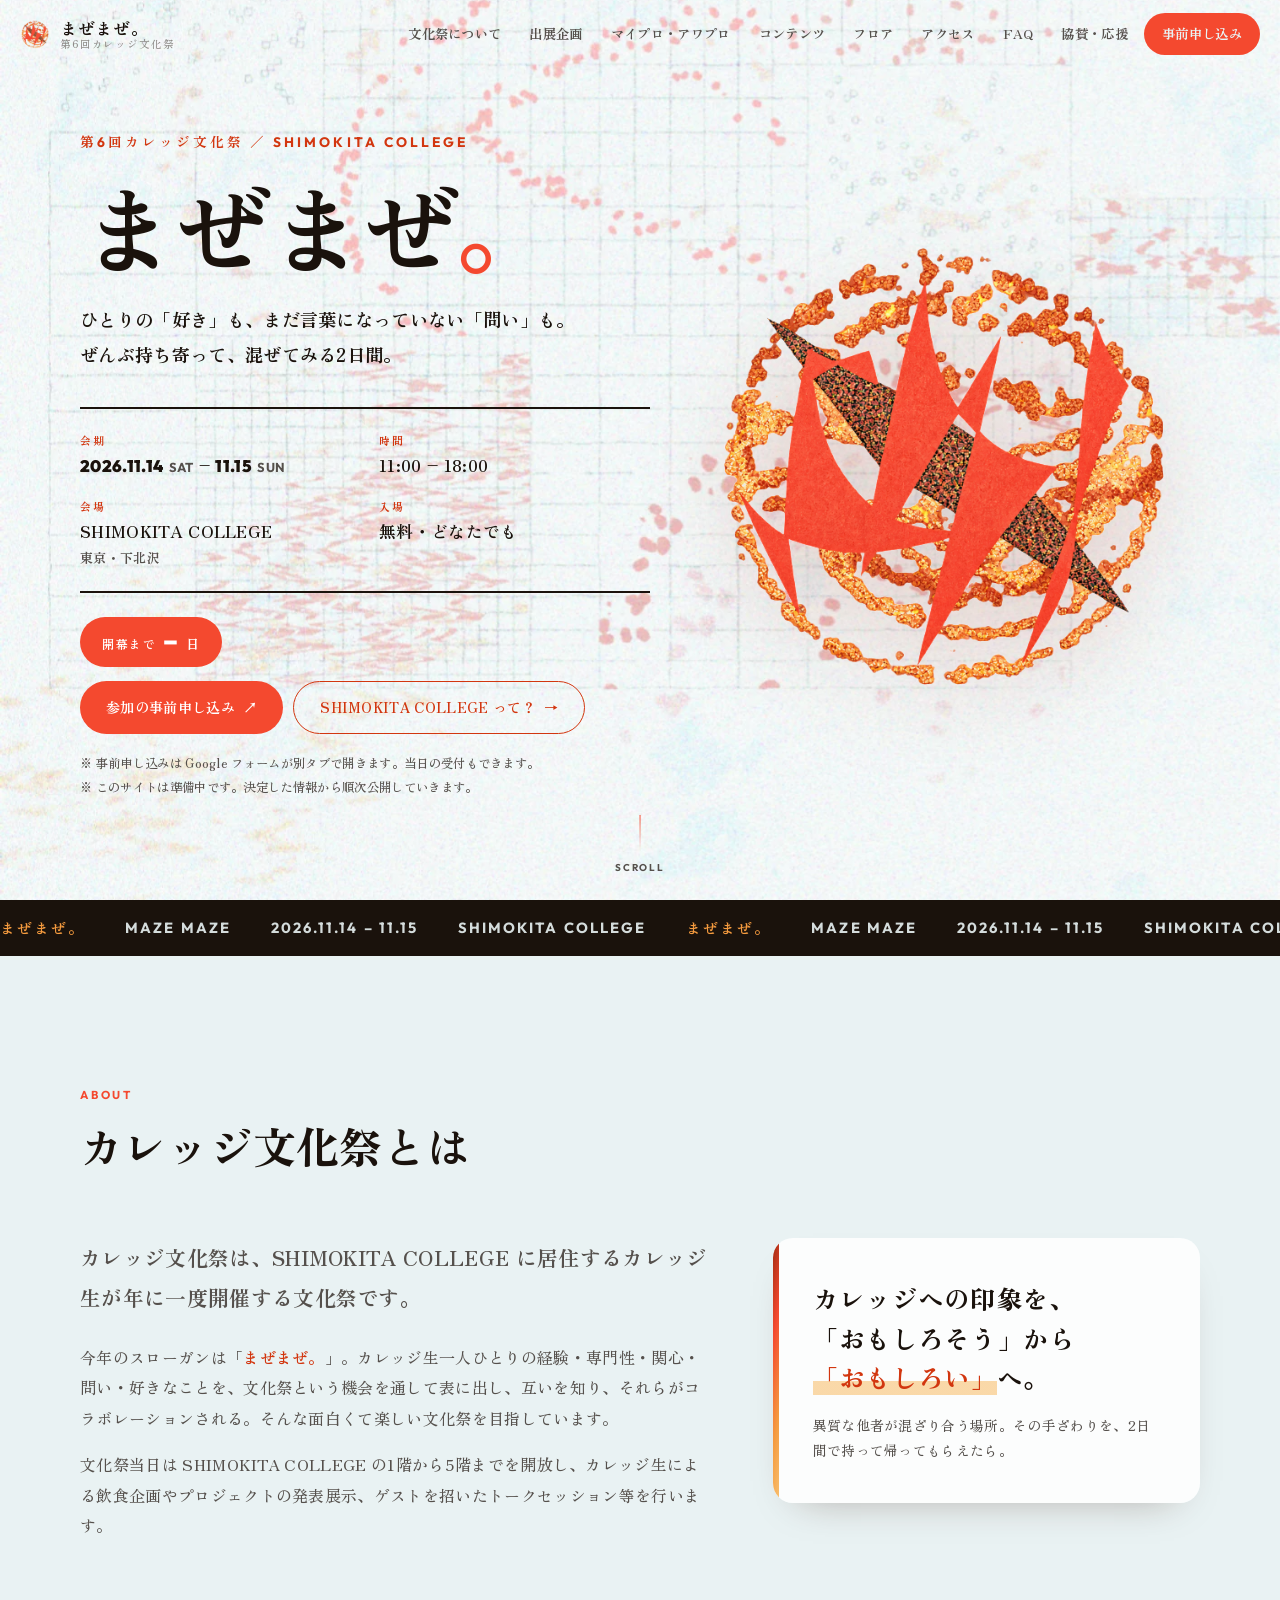
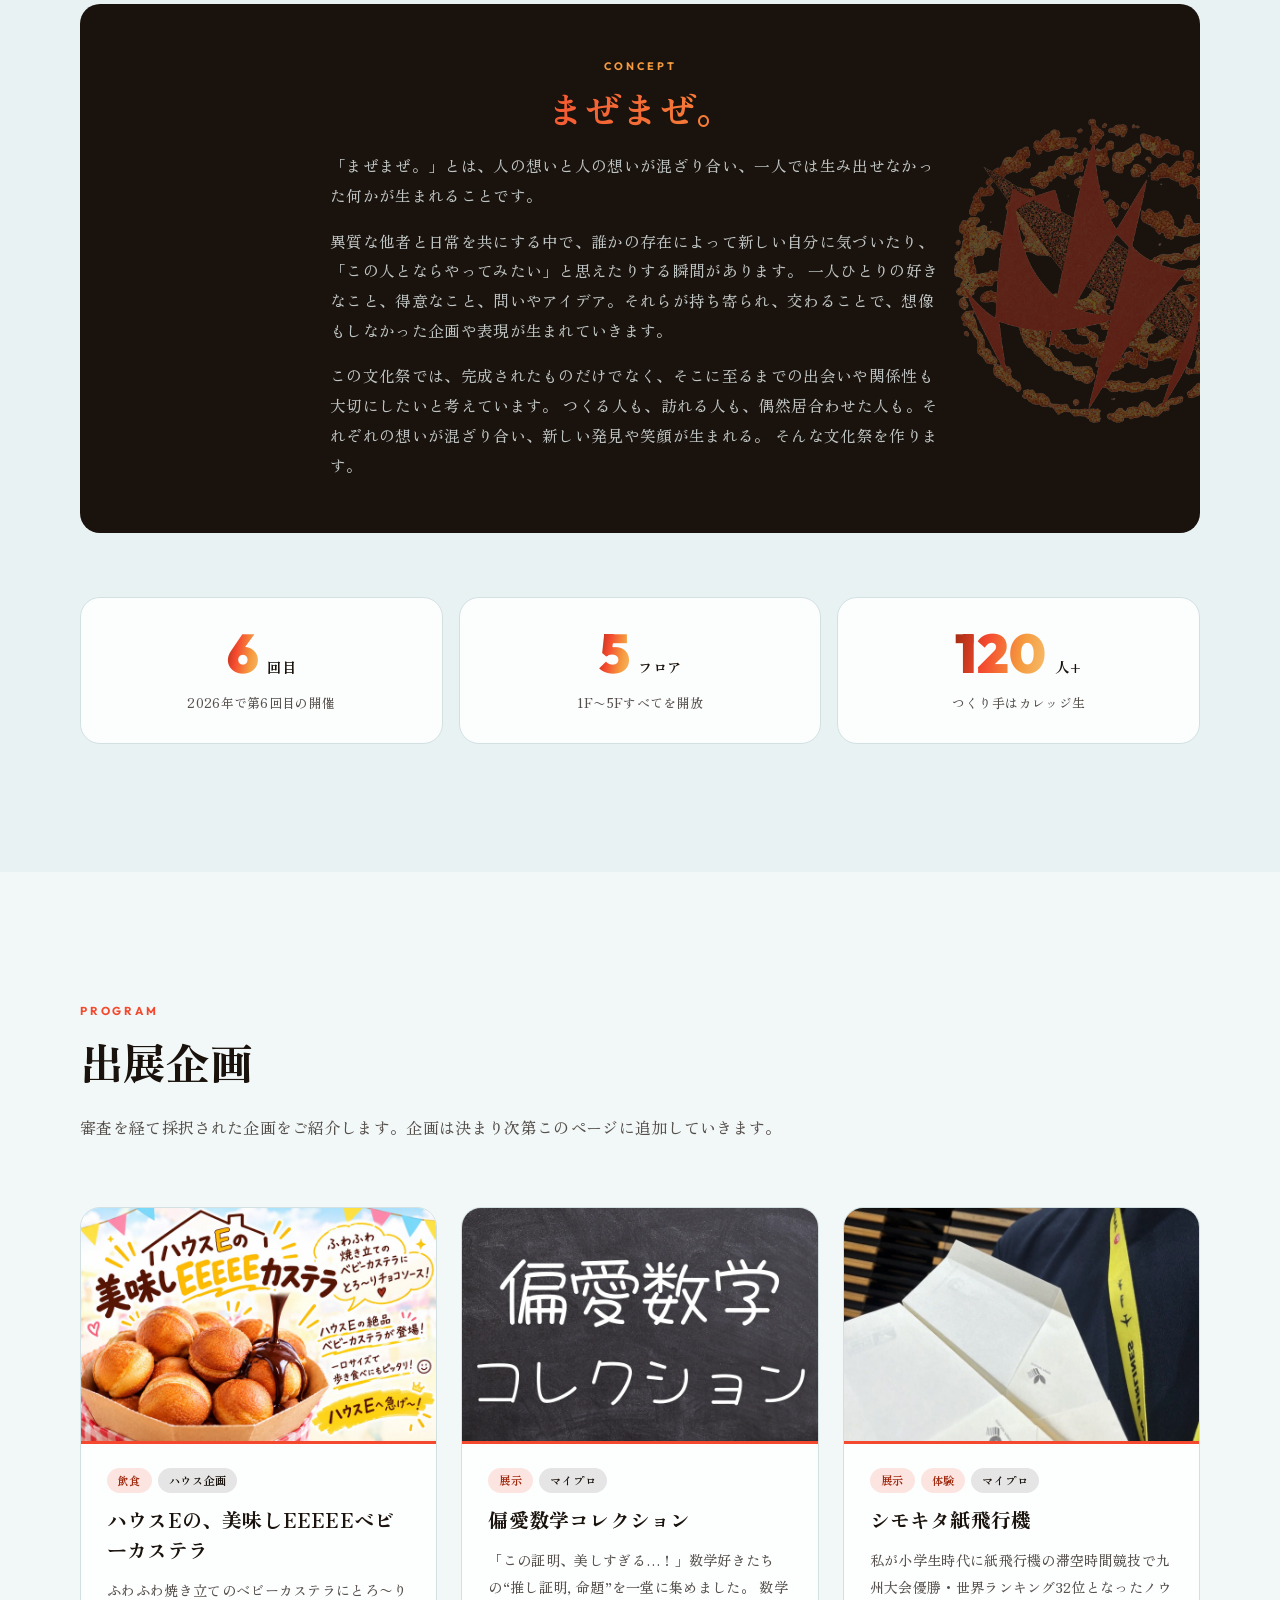
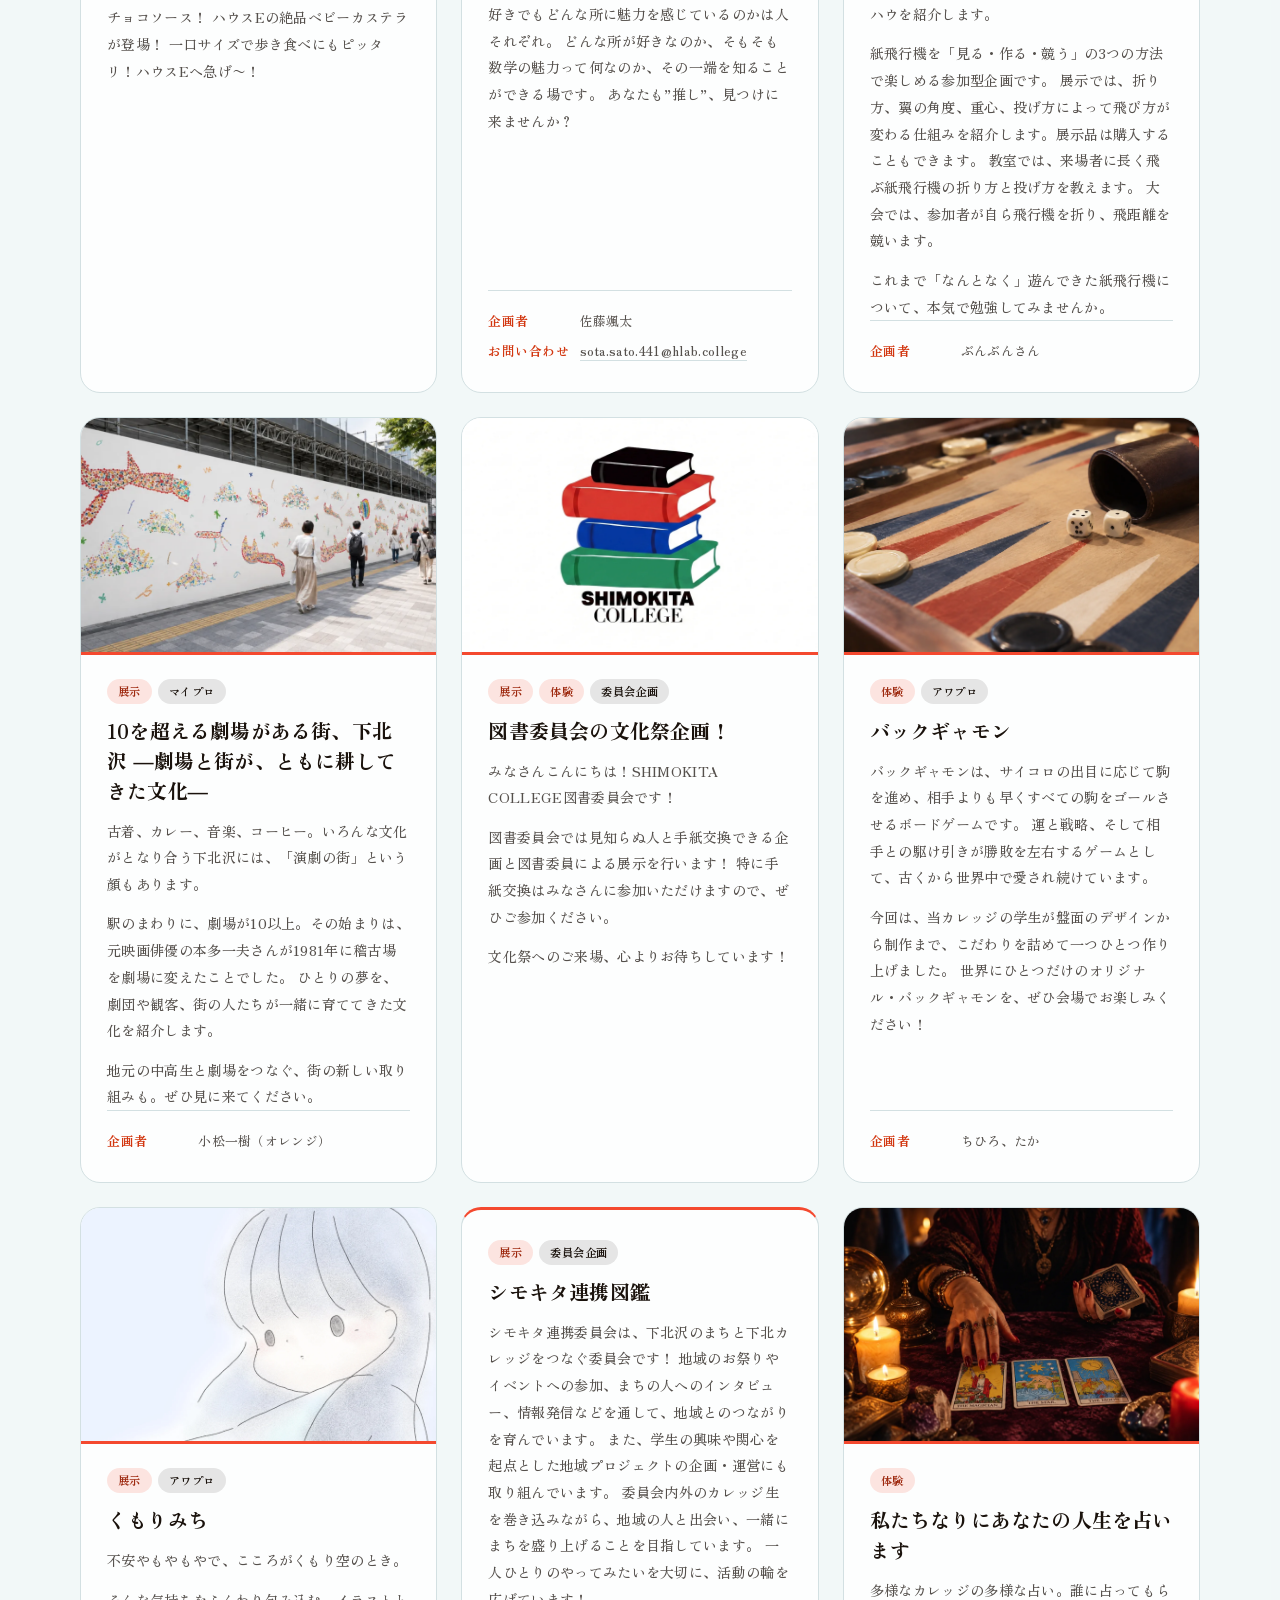
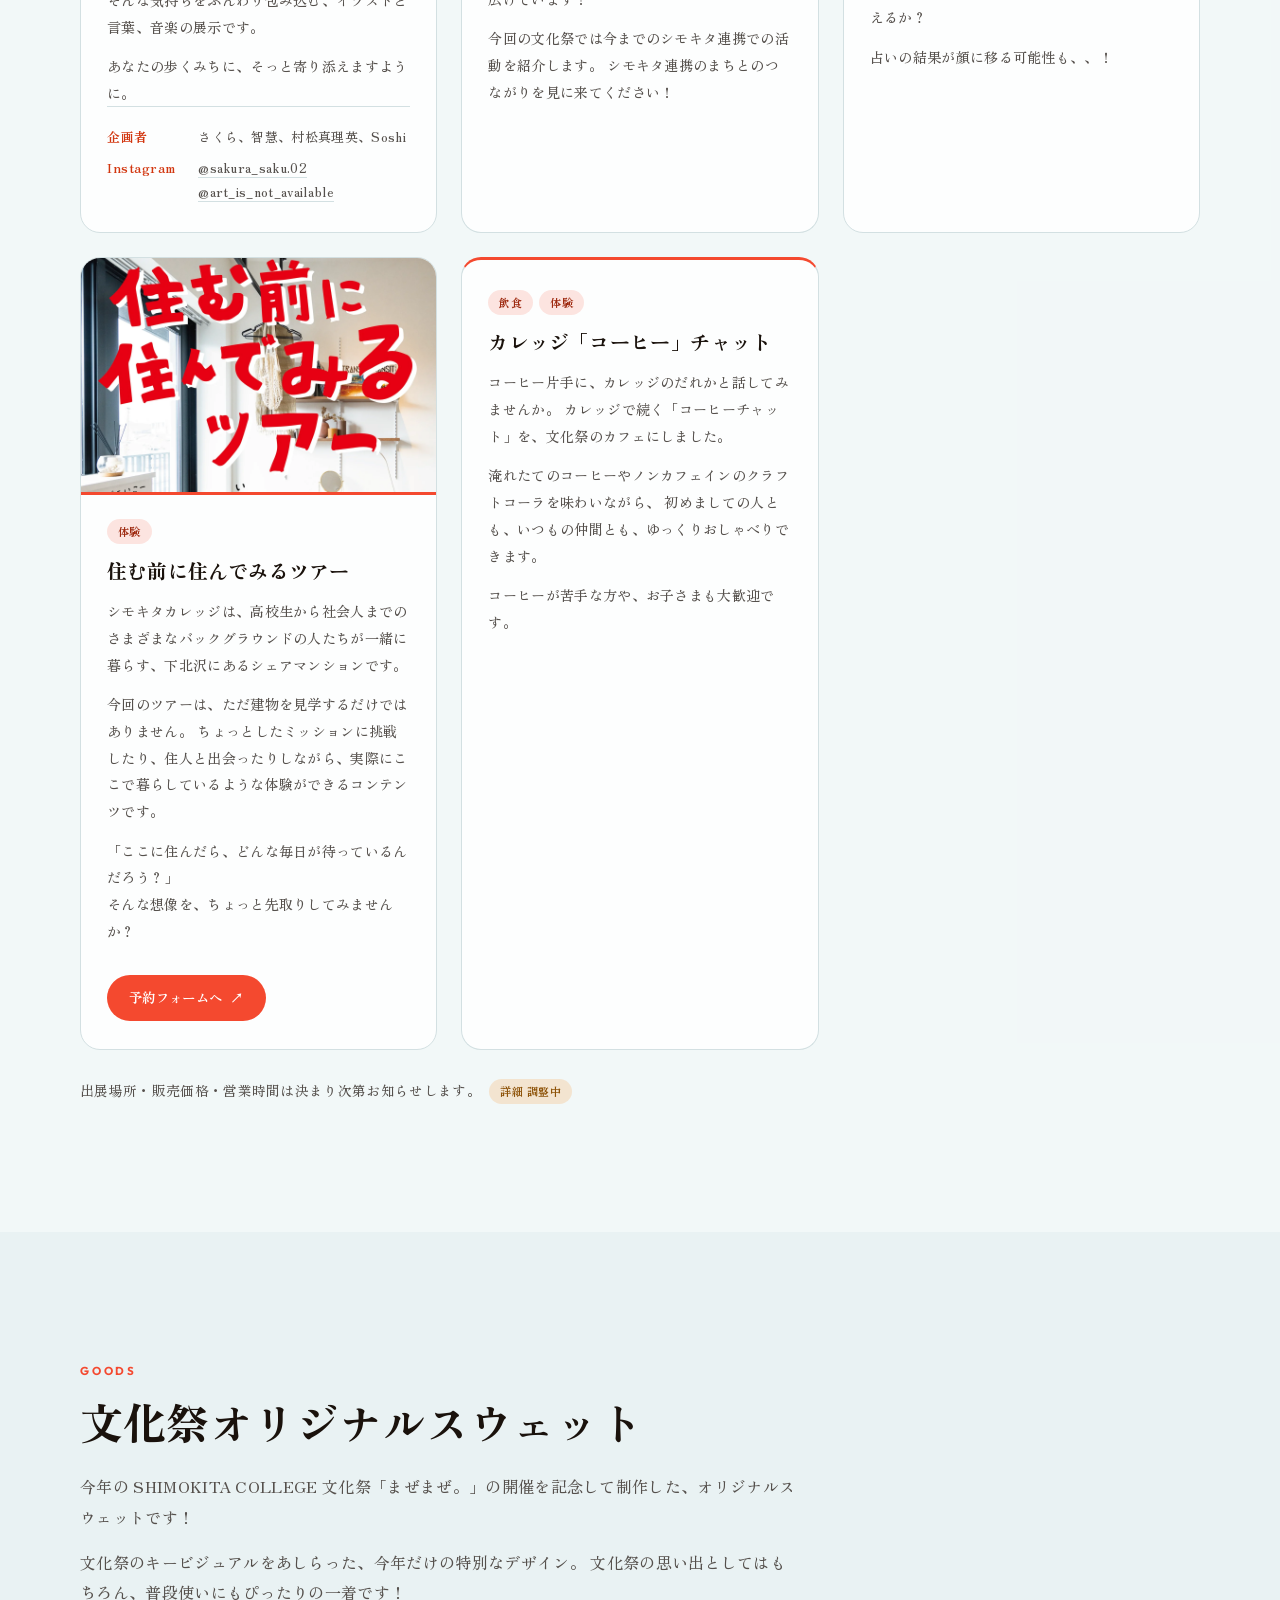
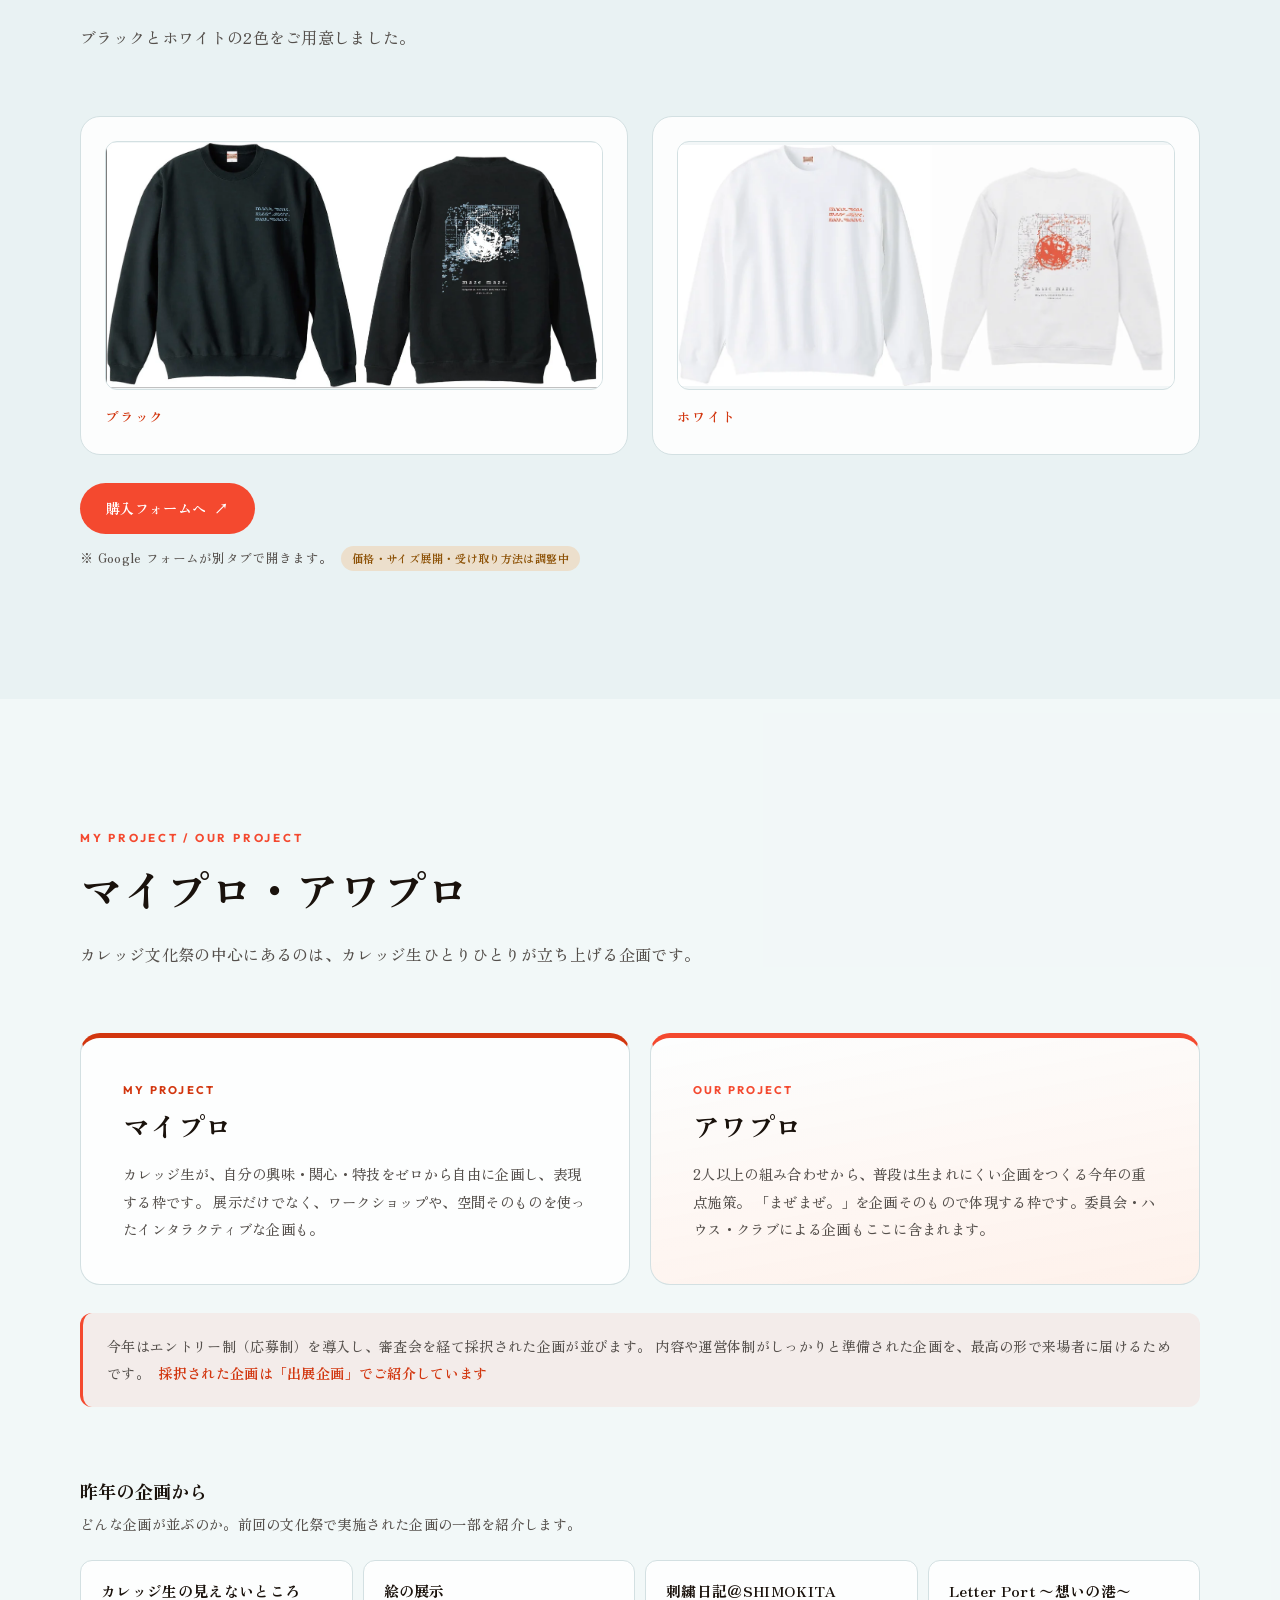
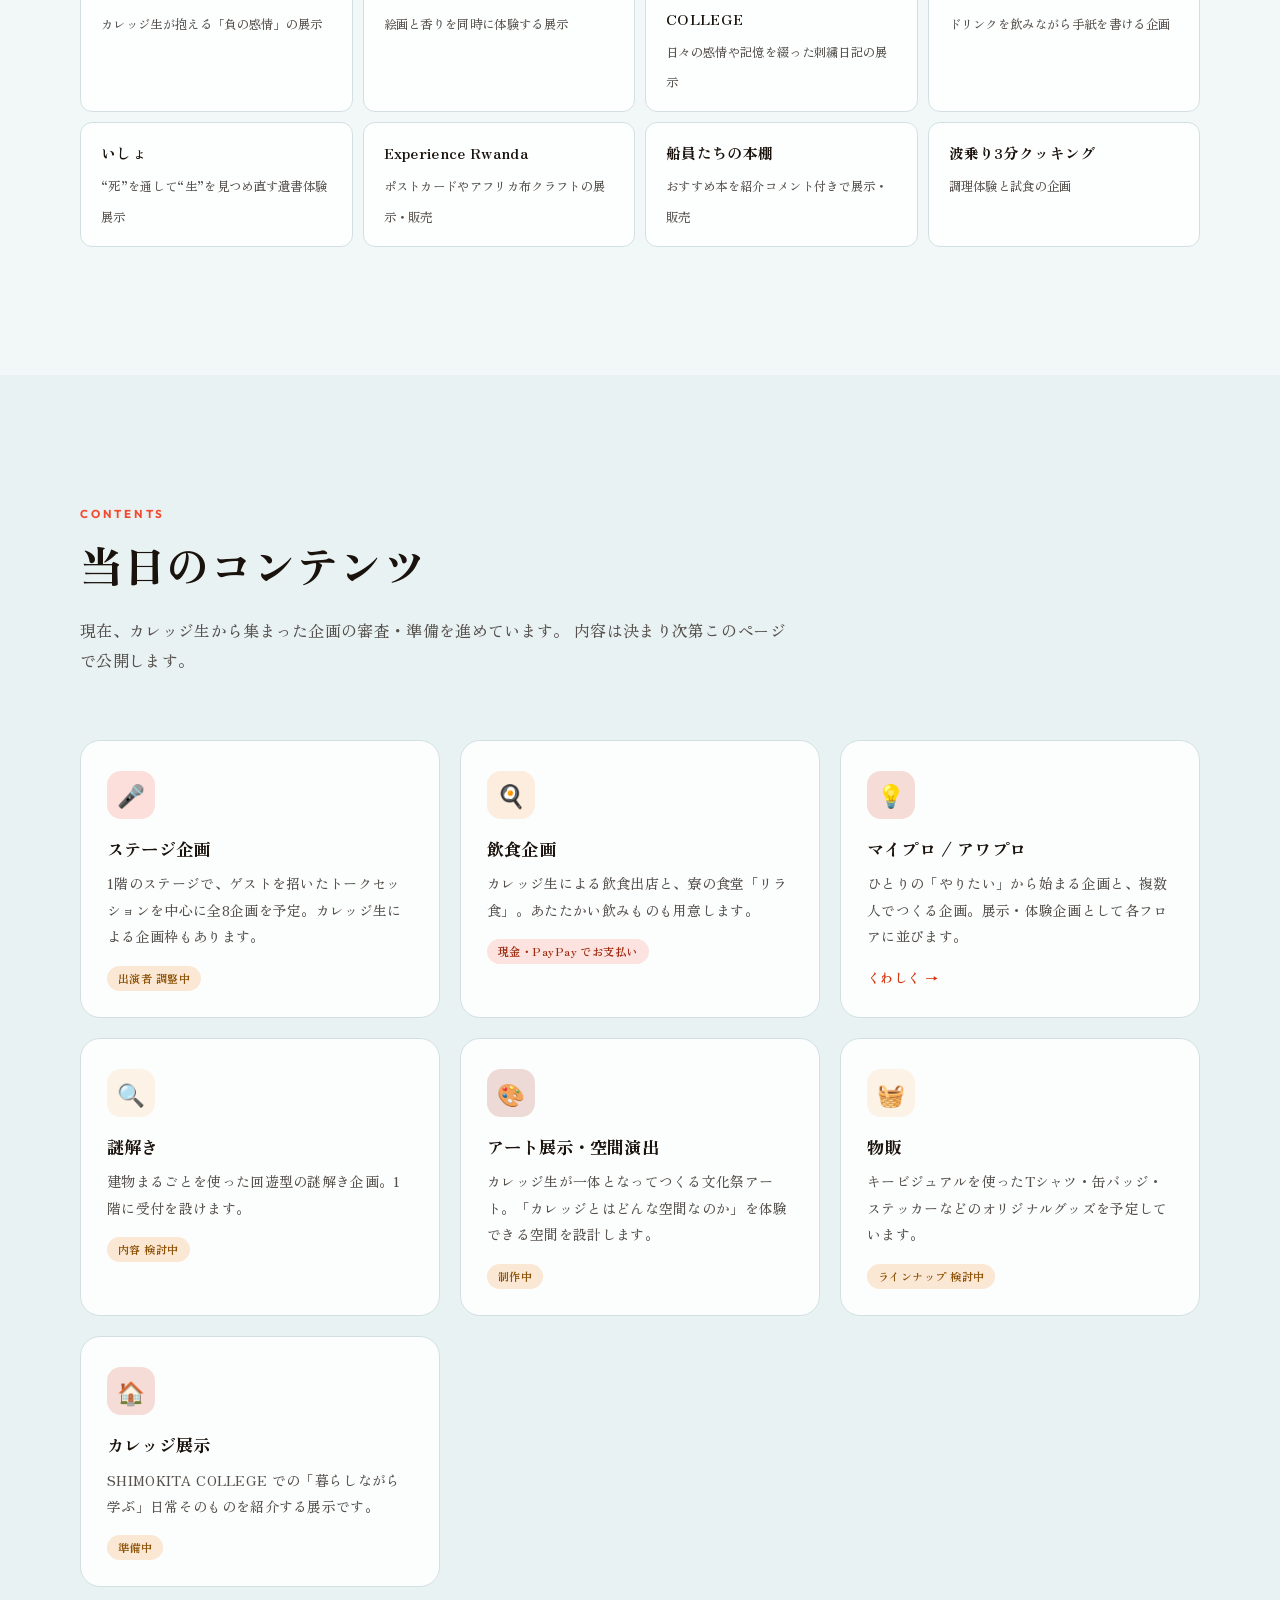
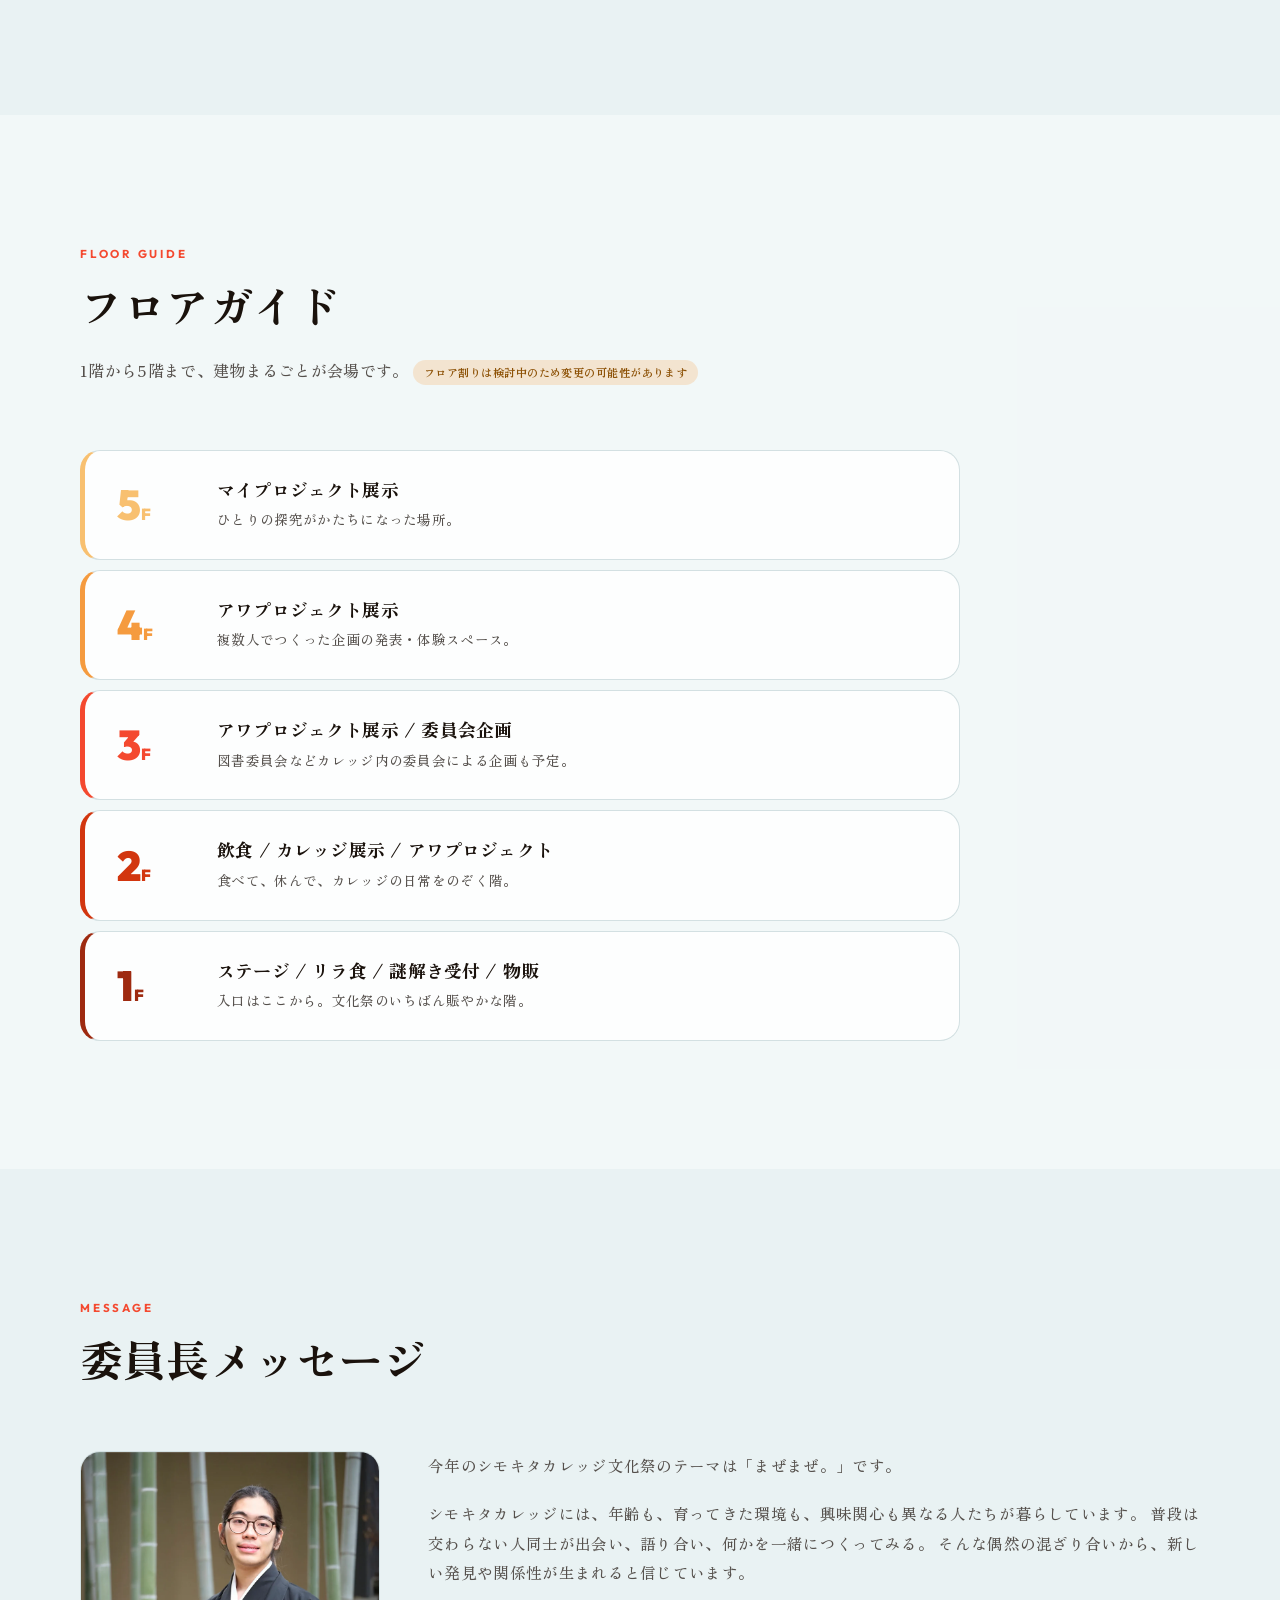
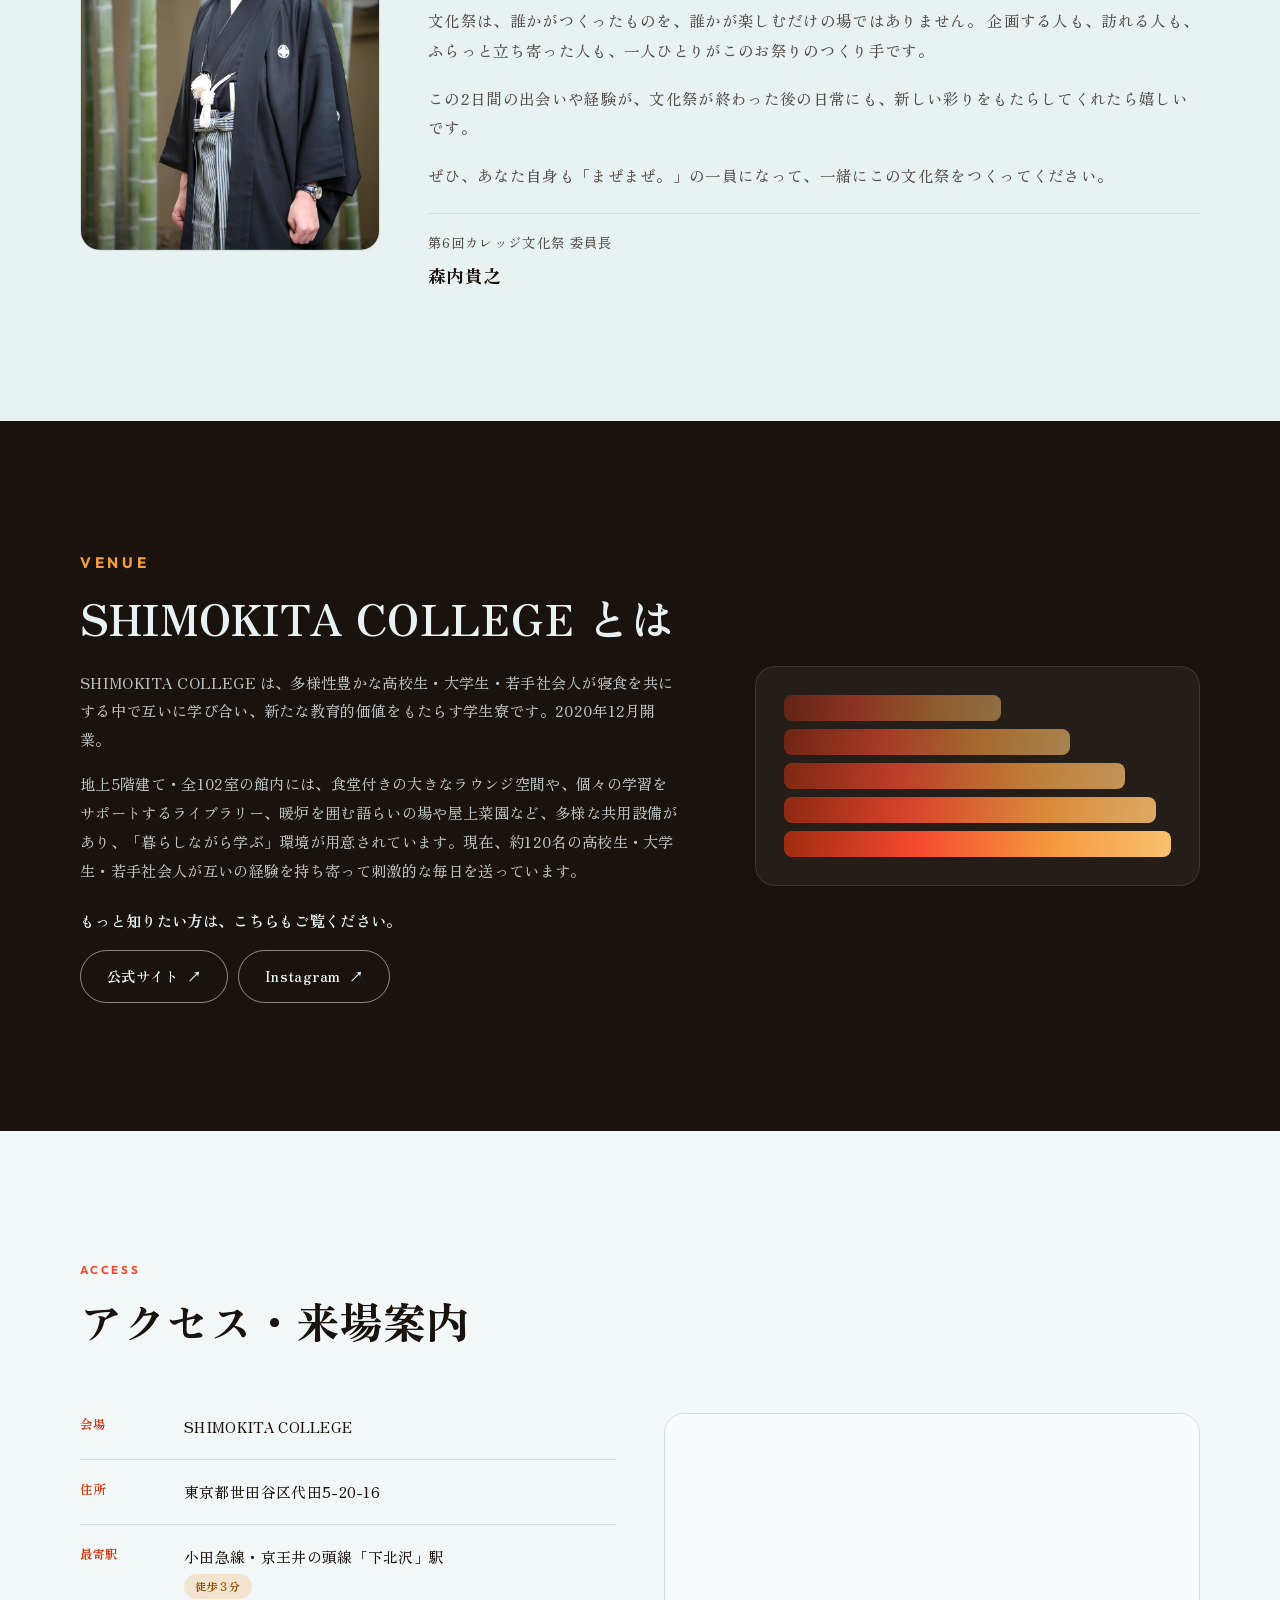
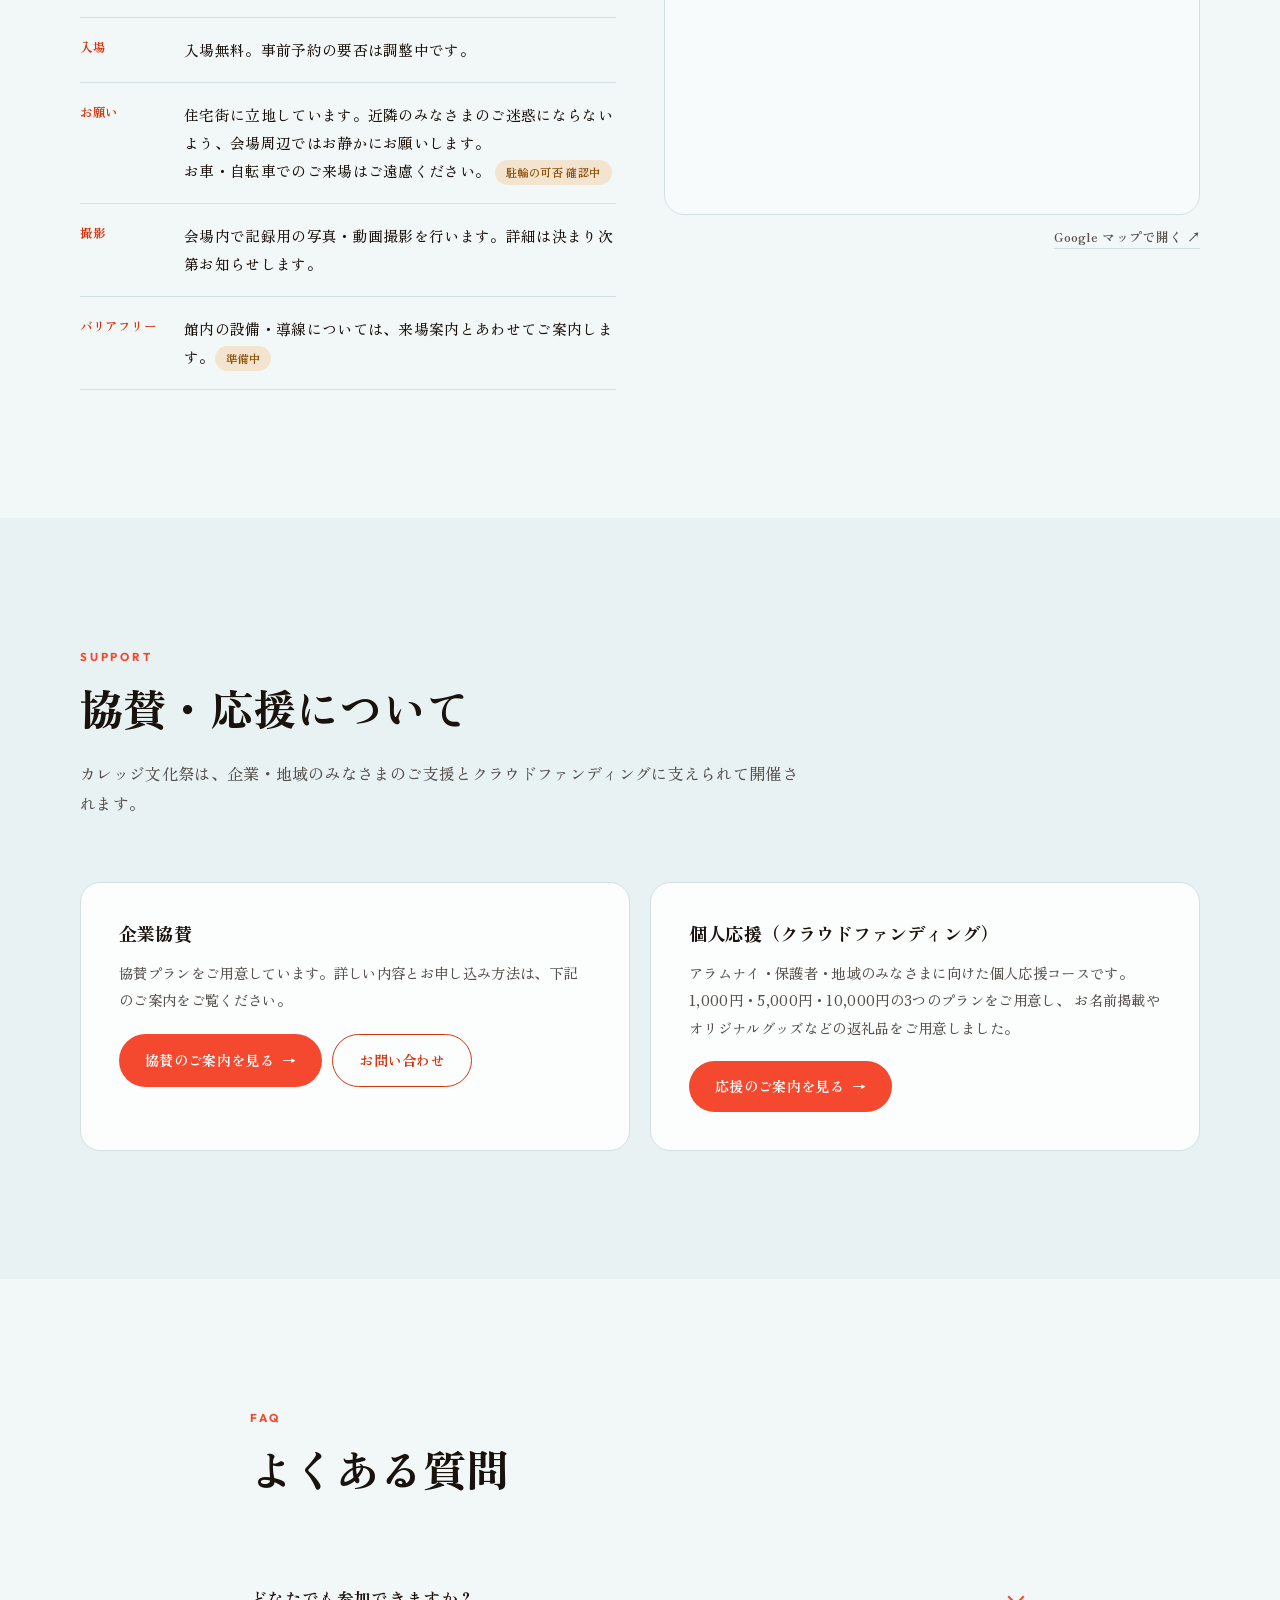
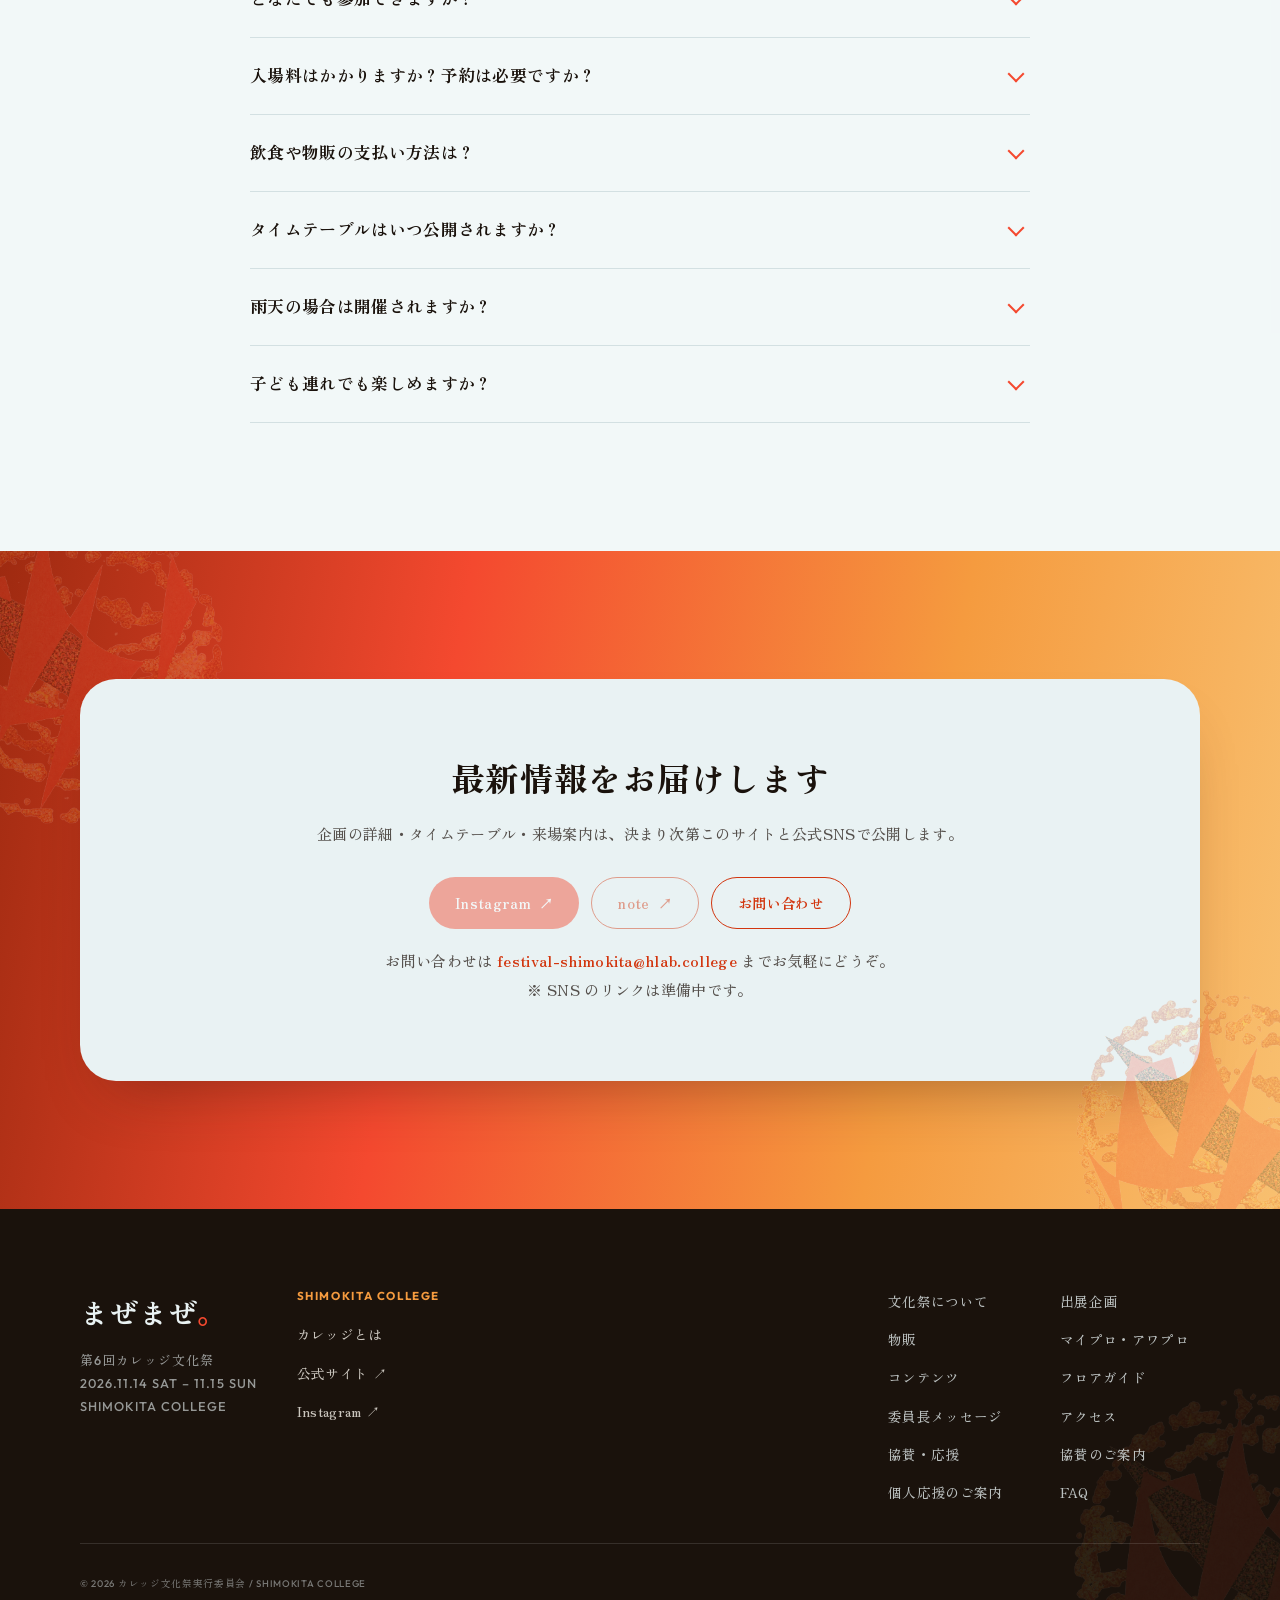
==== commit 3667f8d6: "トップページの委員長メッセージ署名を「第6回カレッジ文化祭 委員長」に変更" ====
--- a/index.html
+++ b/index.html
@@ -707,7 +707,7 @@
       <article class="card reveal" style="--card-accent: var(--c-gold)">
         <span class="card__icon" aria-hidden="true">🧺</span>
         <h3>物販</h3>
-        <p>キービジュアルを使ったスウェット・缶バッジ・ステッカーなどのオリジナルグッズを予定しています。</p>
+        <p>キービジュアルを使ったTシャツ・缶バッジ・ステッカーなどのオリジナルグッズを予定しています。</p>
         <p class="card__meta"><span class="tag tag--tbd">ラインナップ 検討中</span></p>
       </article>
 
@@ -814,7 +814,7 @@
           ぜひ、あなた自身も「まぜまぜ。」の一員になって、一緒にこの文化祭をつくってください。
         </p>
         <p class="chair__sign">
-          第6回 SHIMOKITA COLLEGE 文化祭実行委員長<br>
+          第6回カレッジ文化祭 委員長<br>
           <strong>森内貴之</strong>
         </p>
       </div>
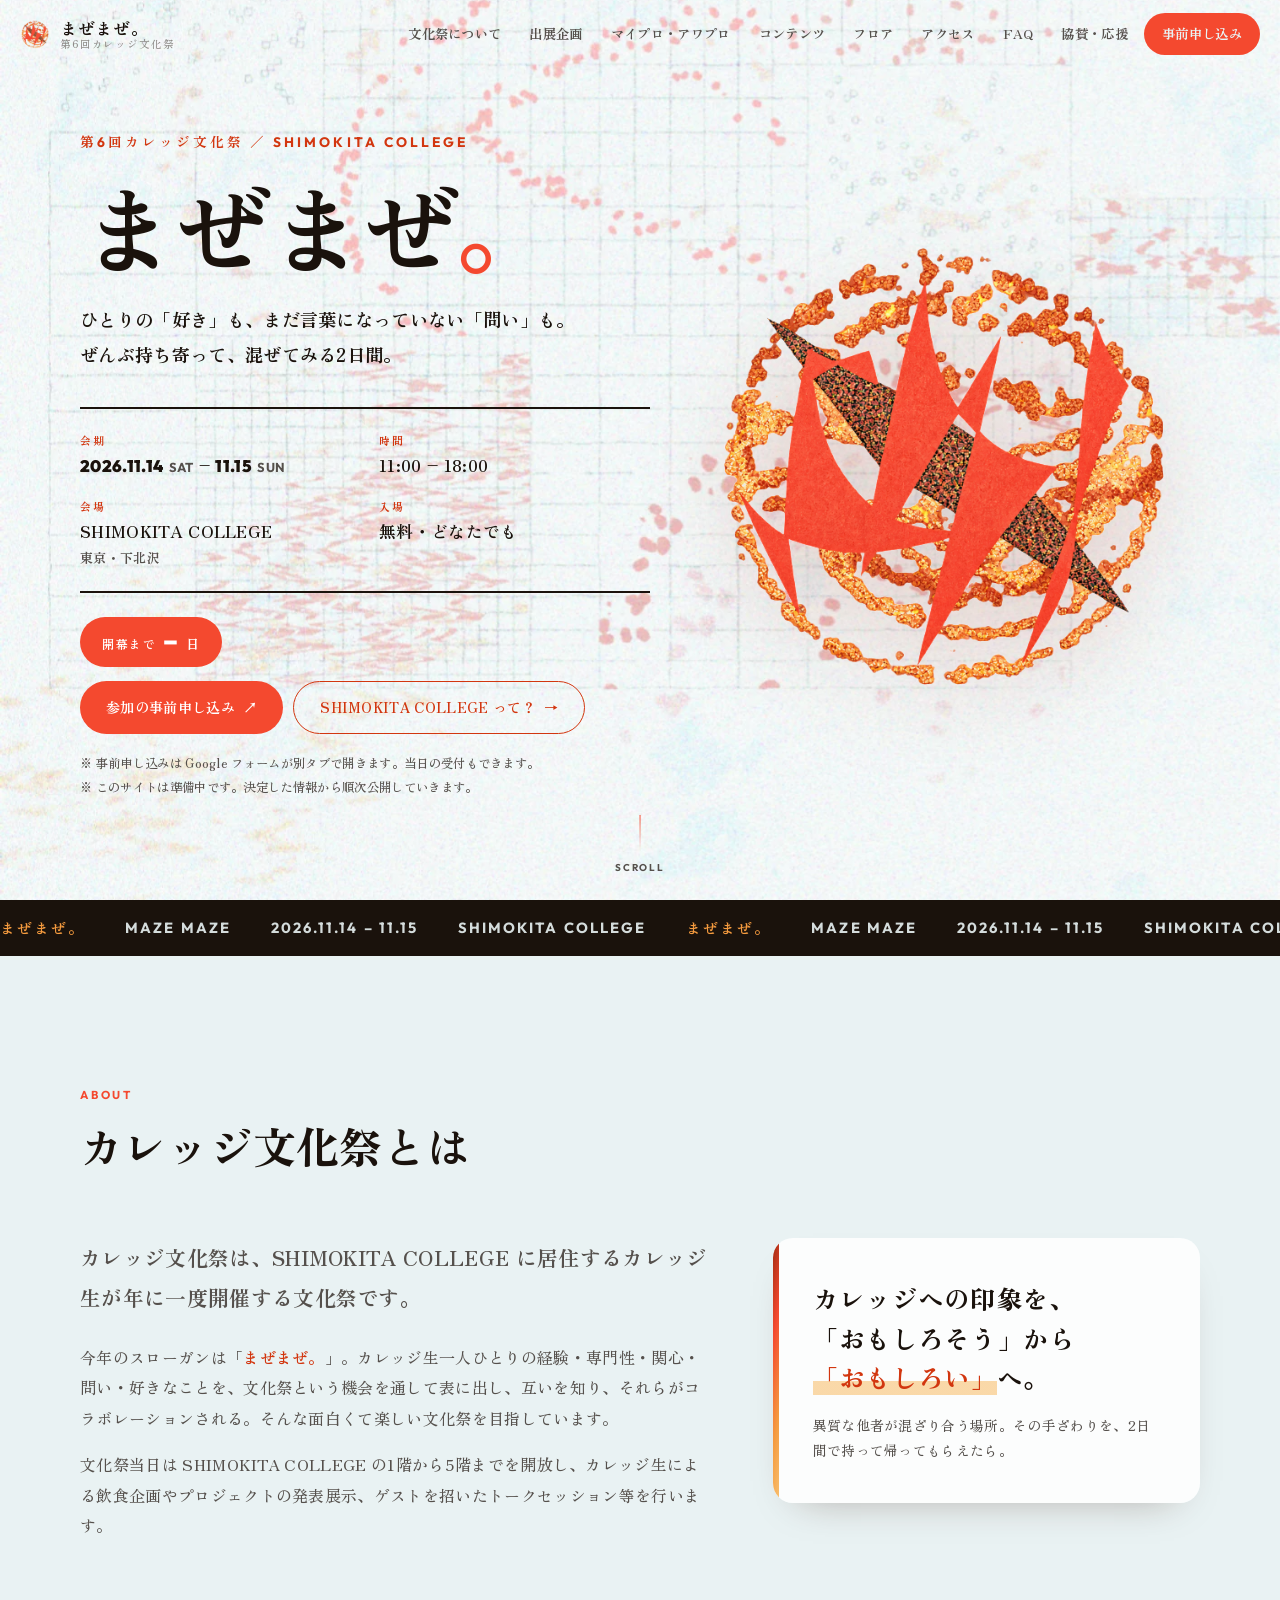
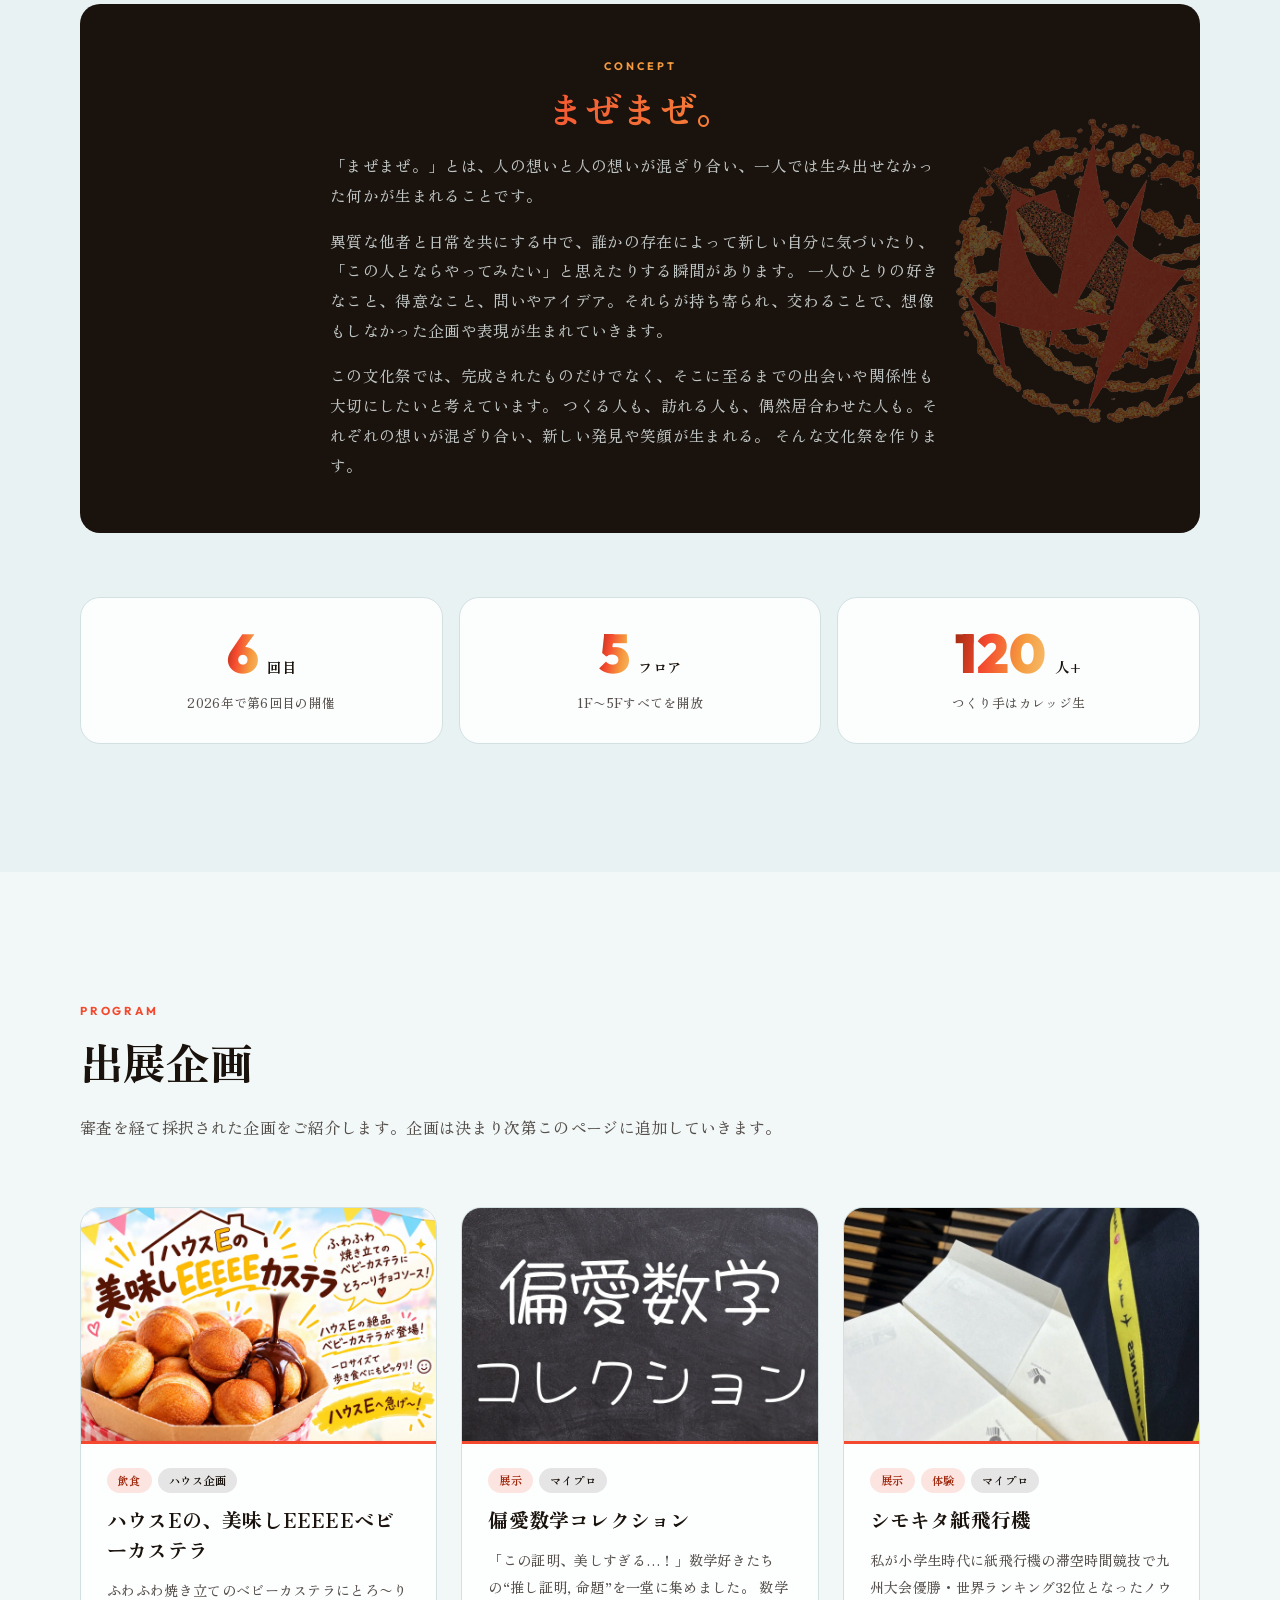
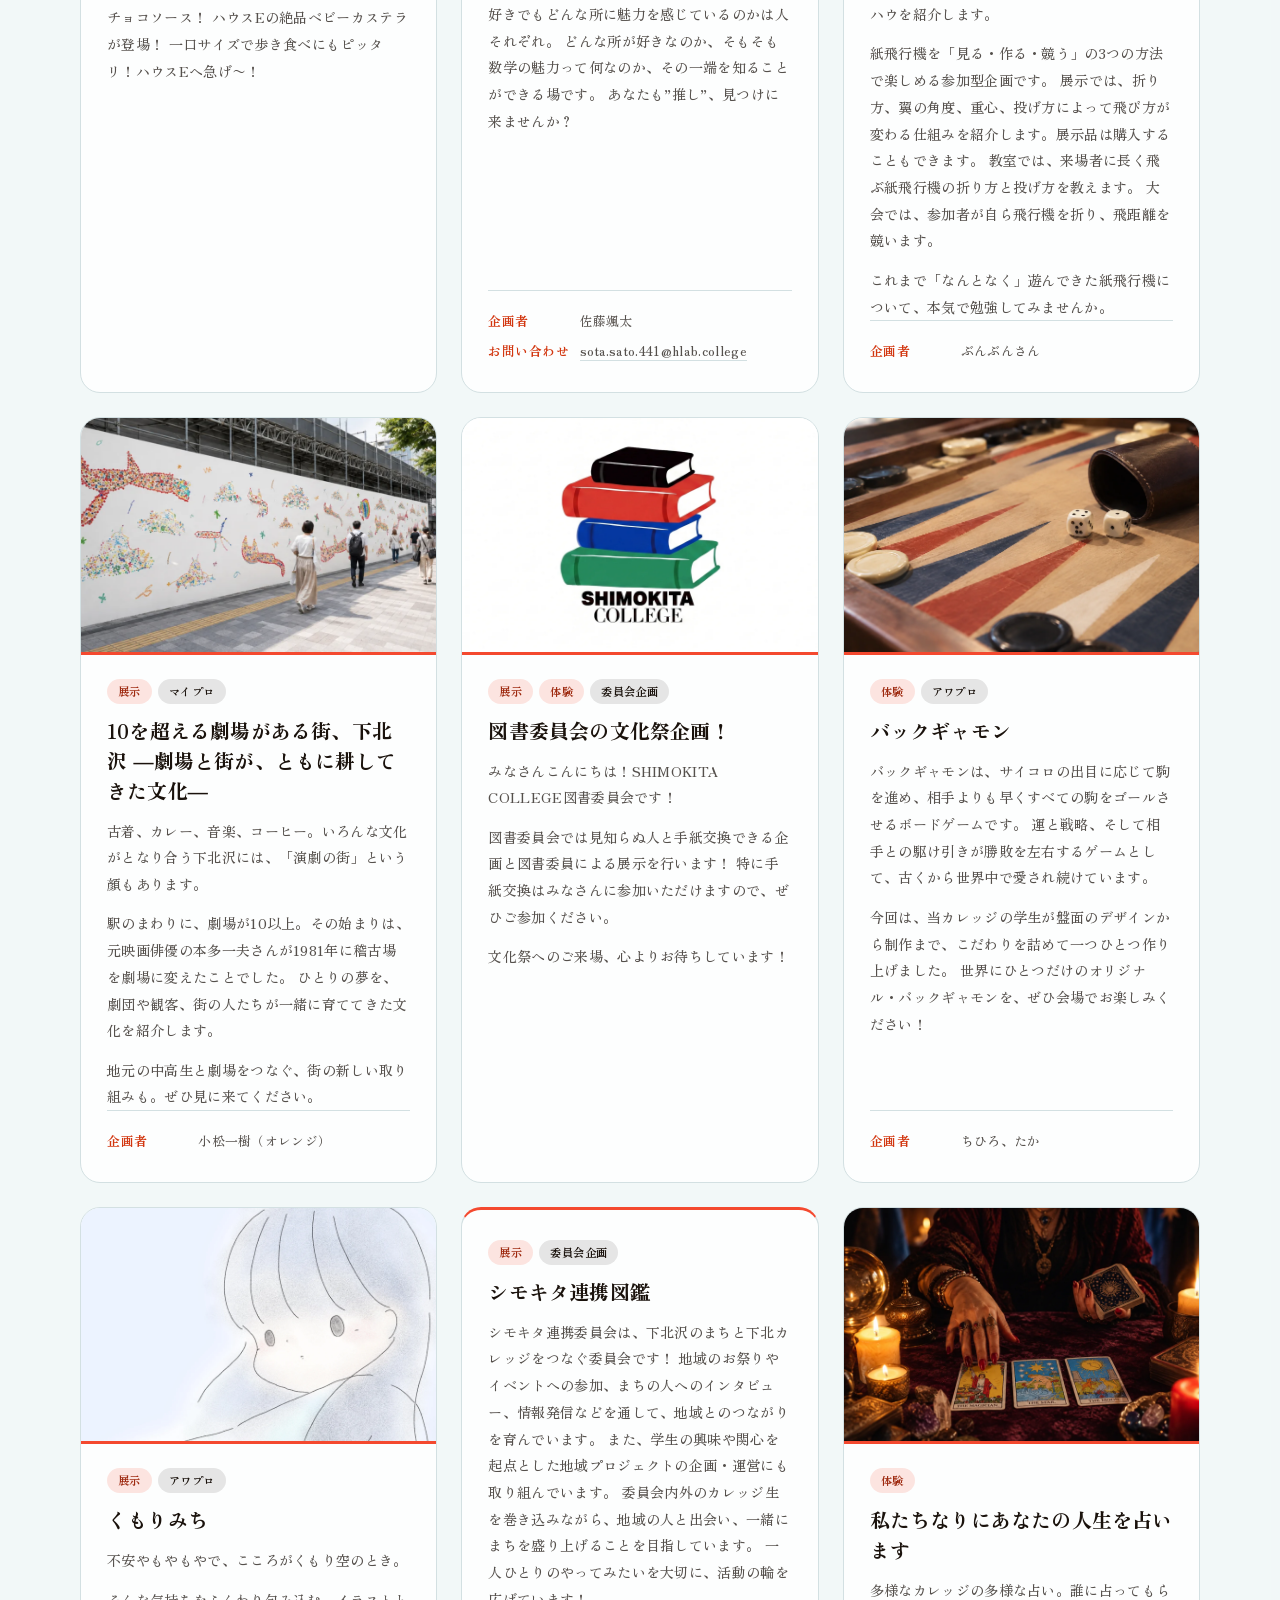
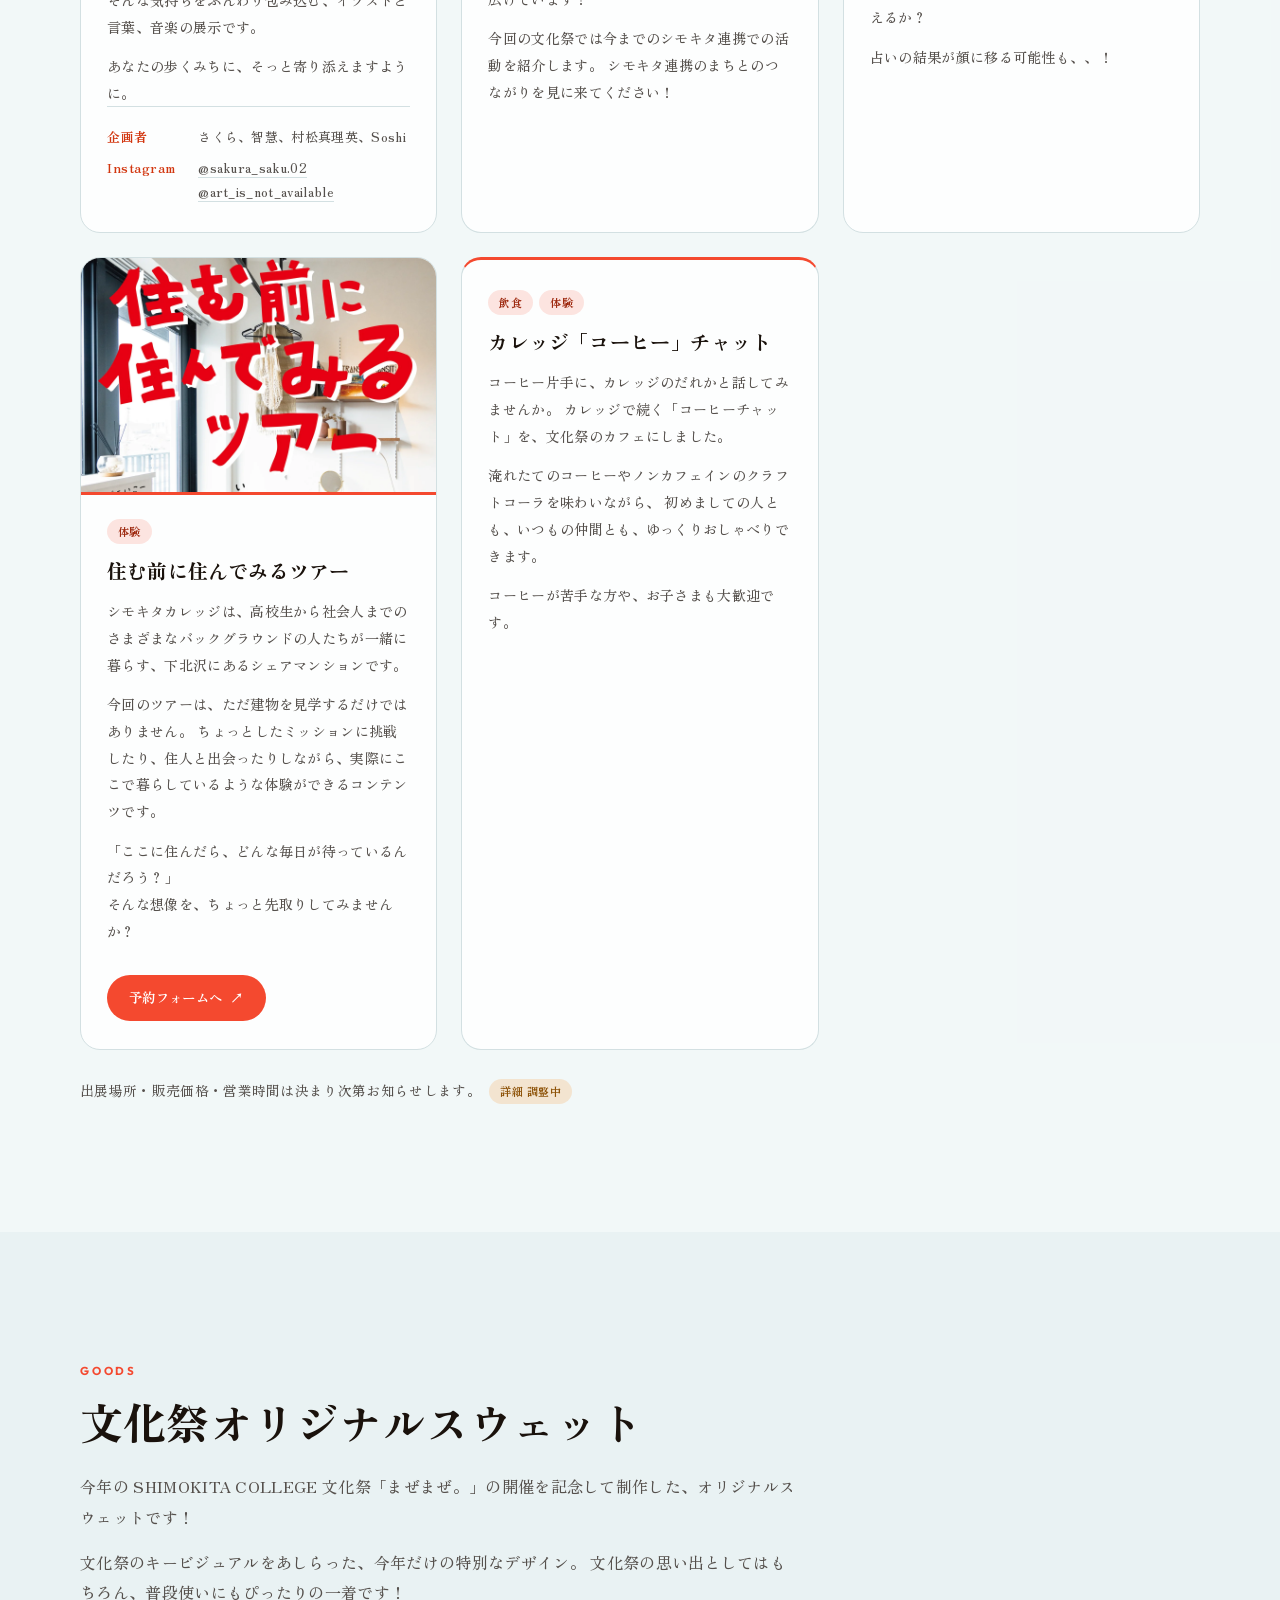
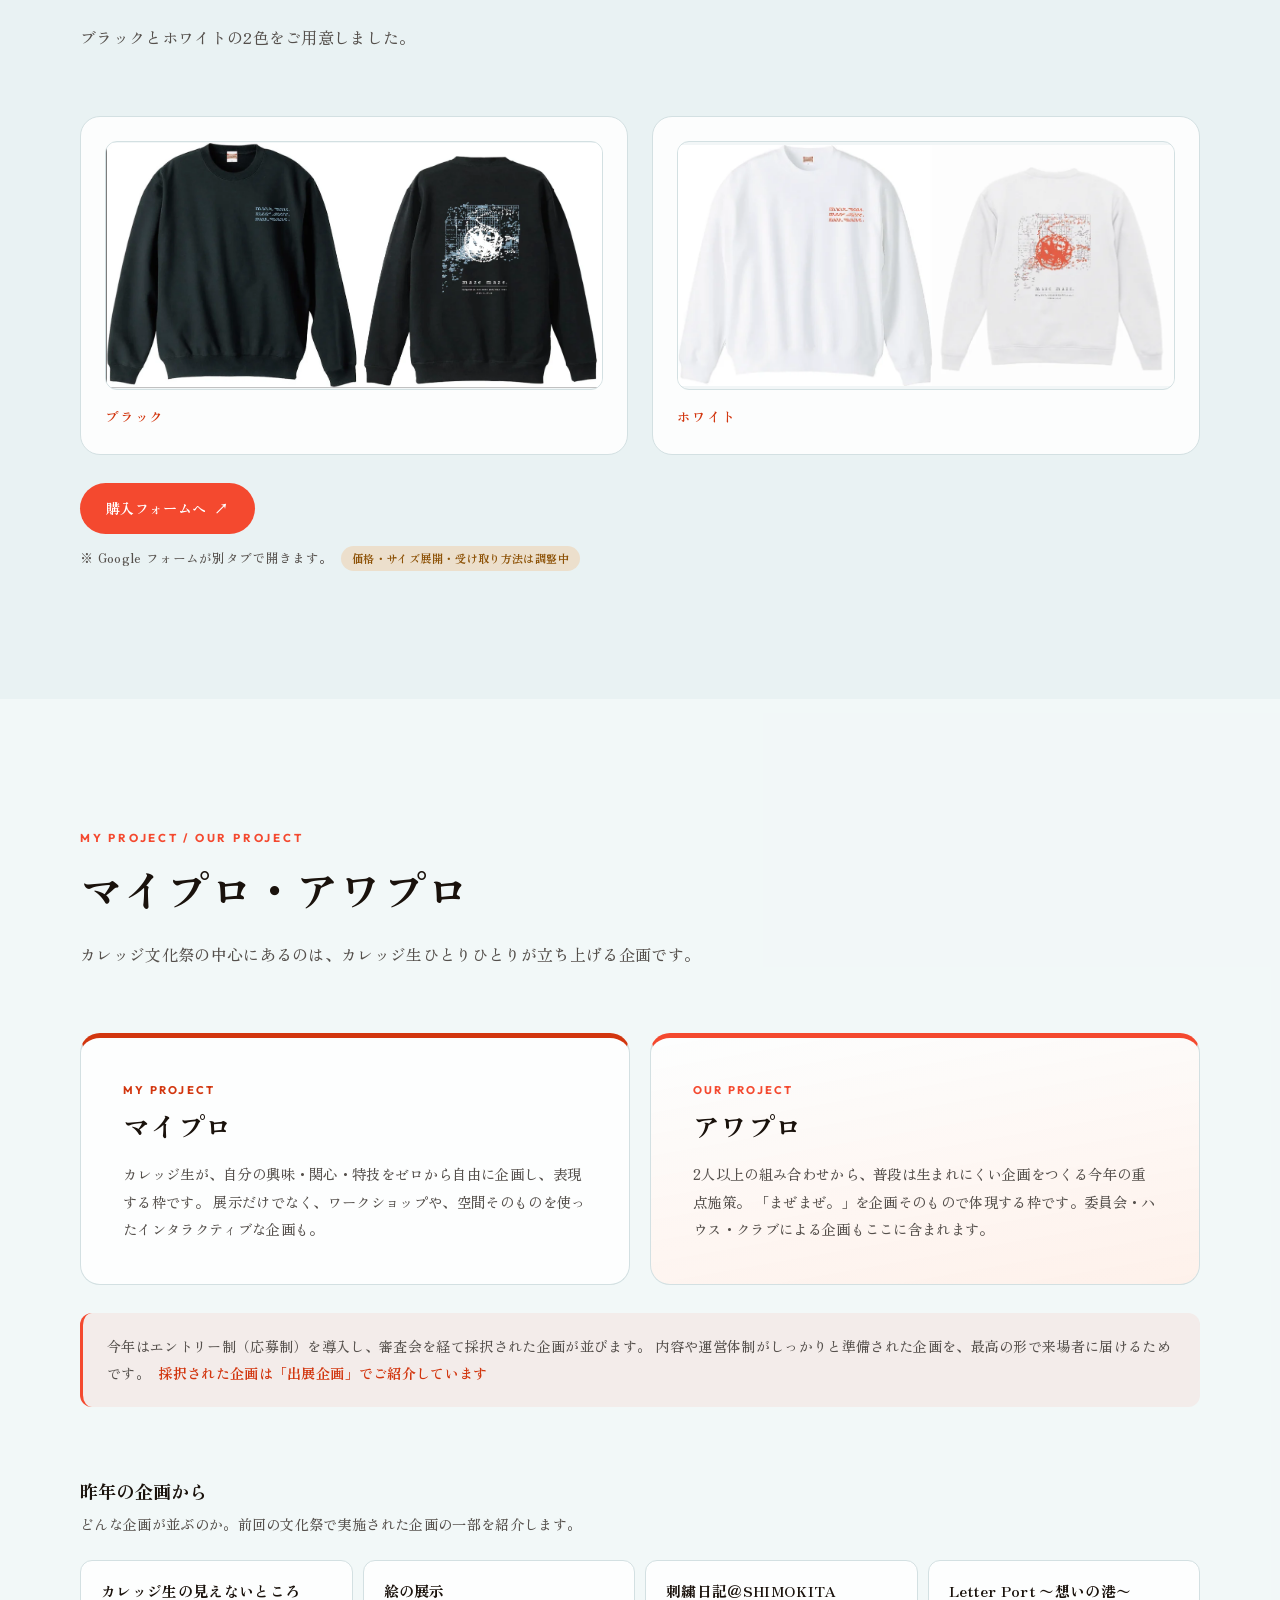
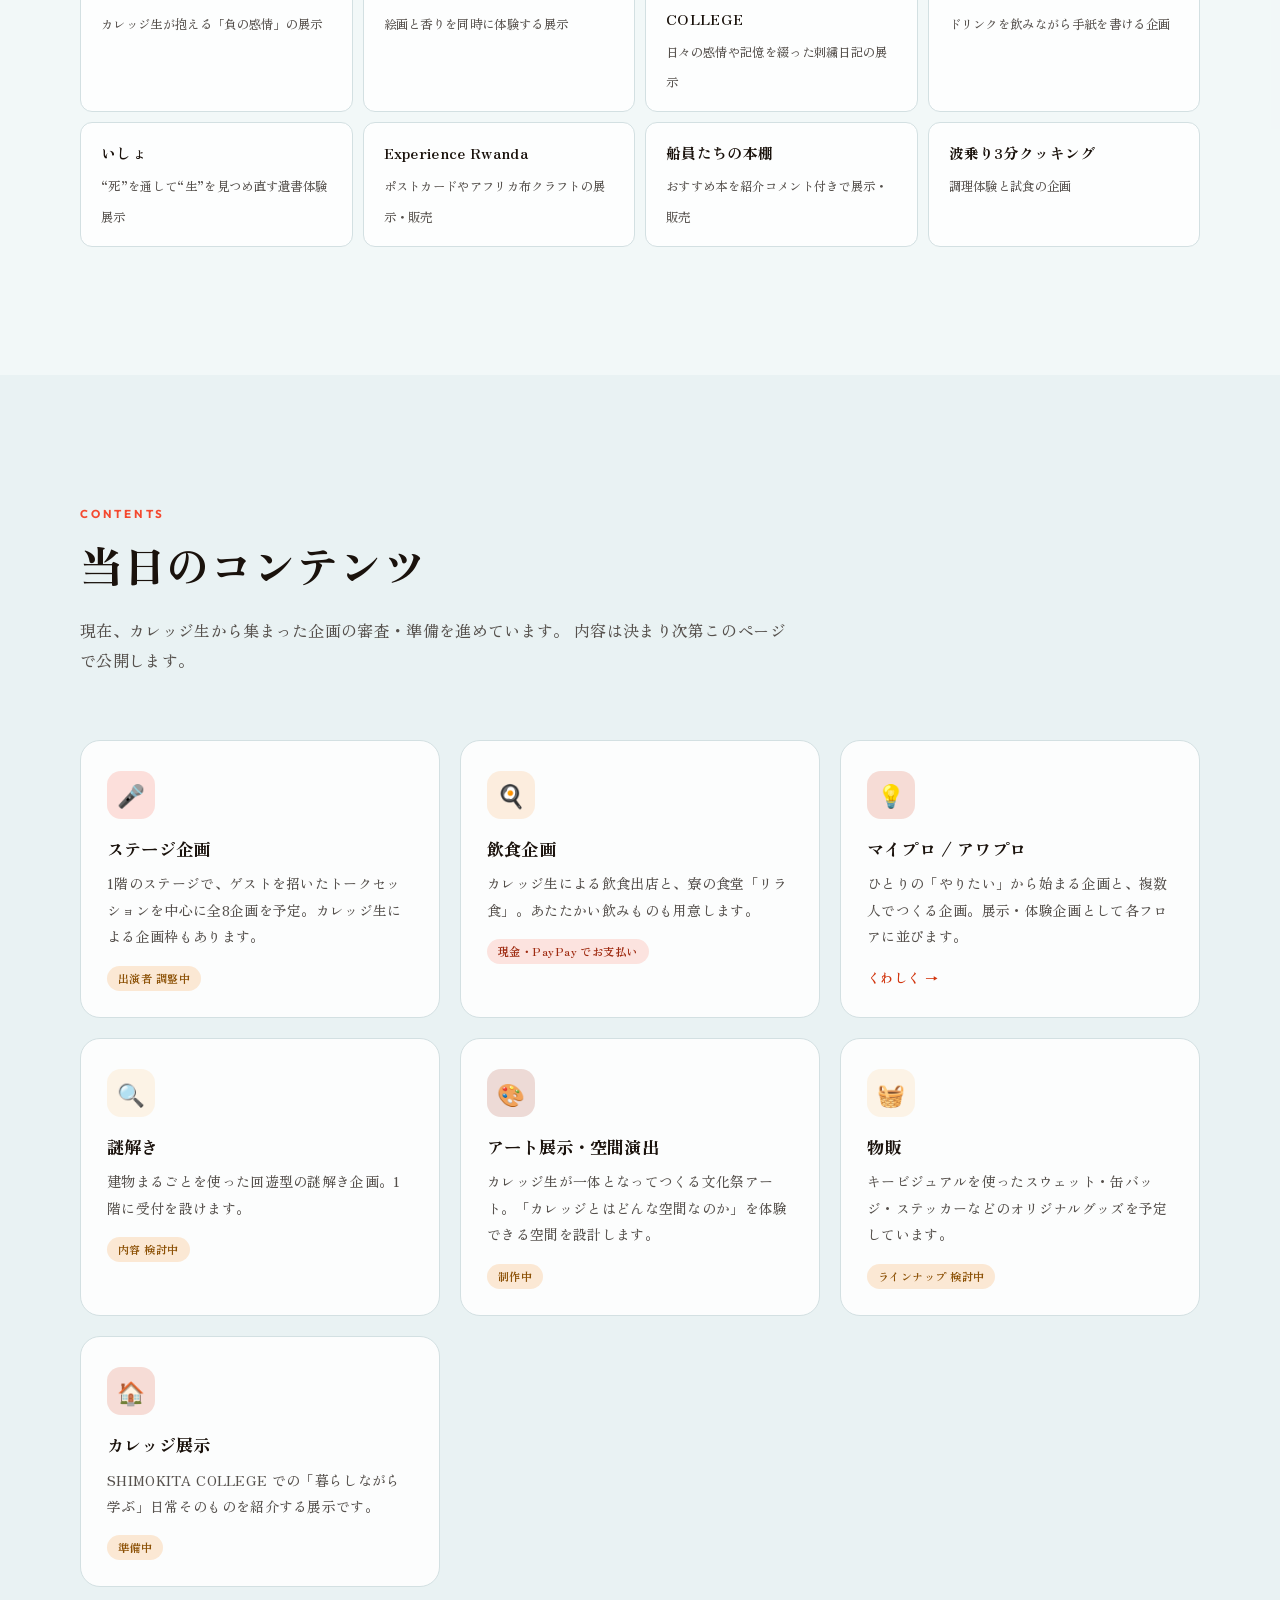
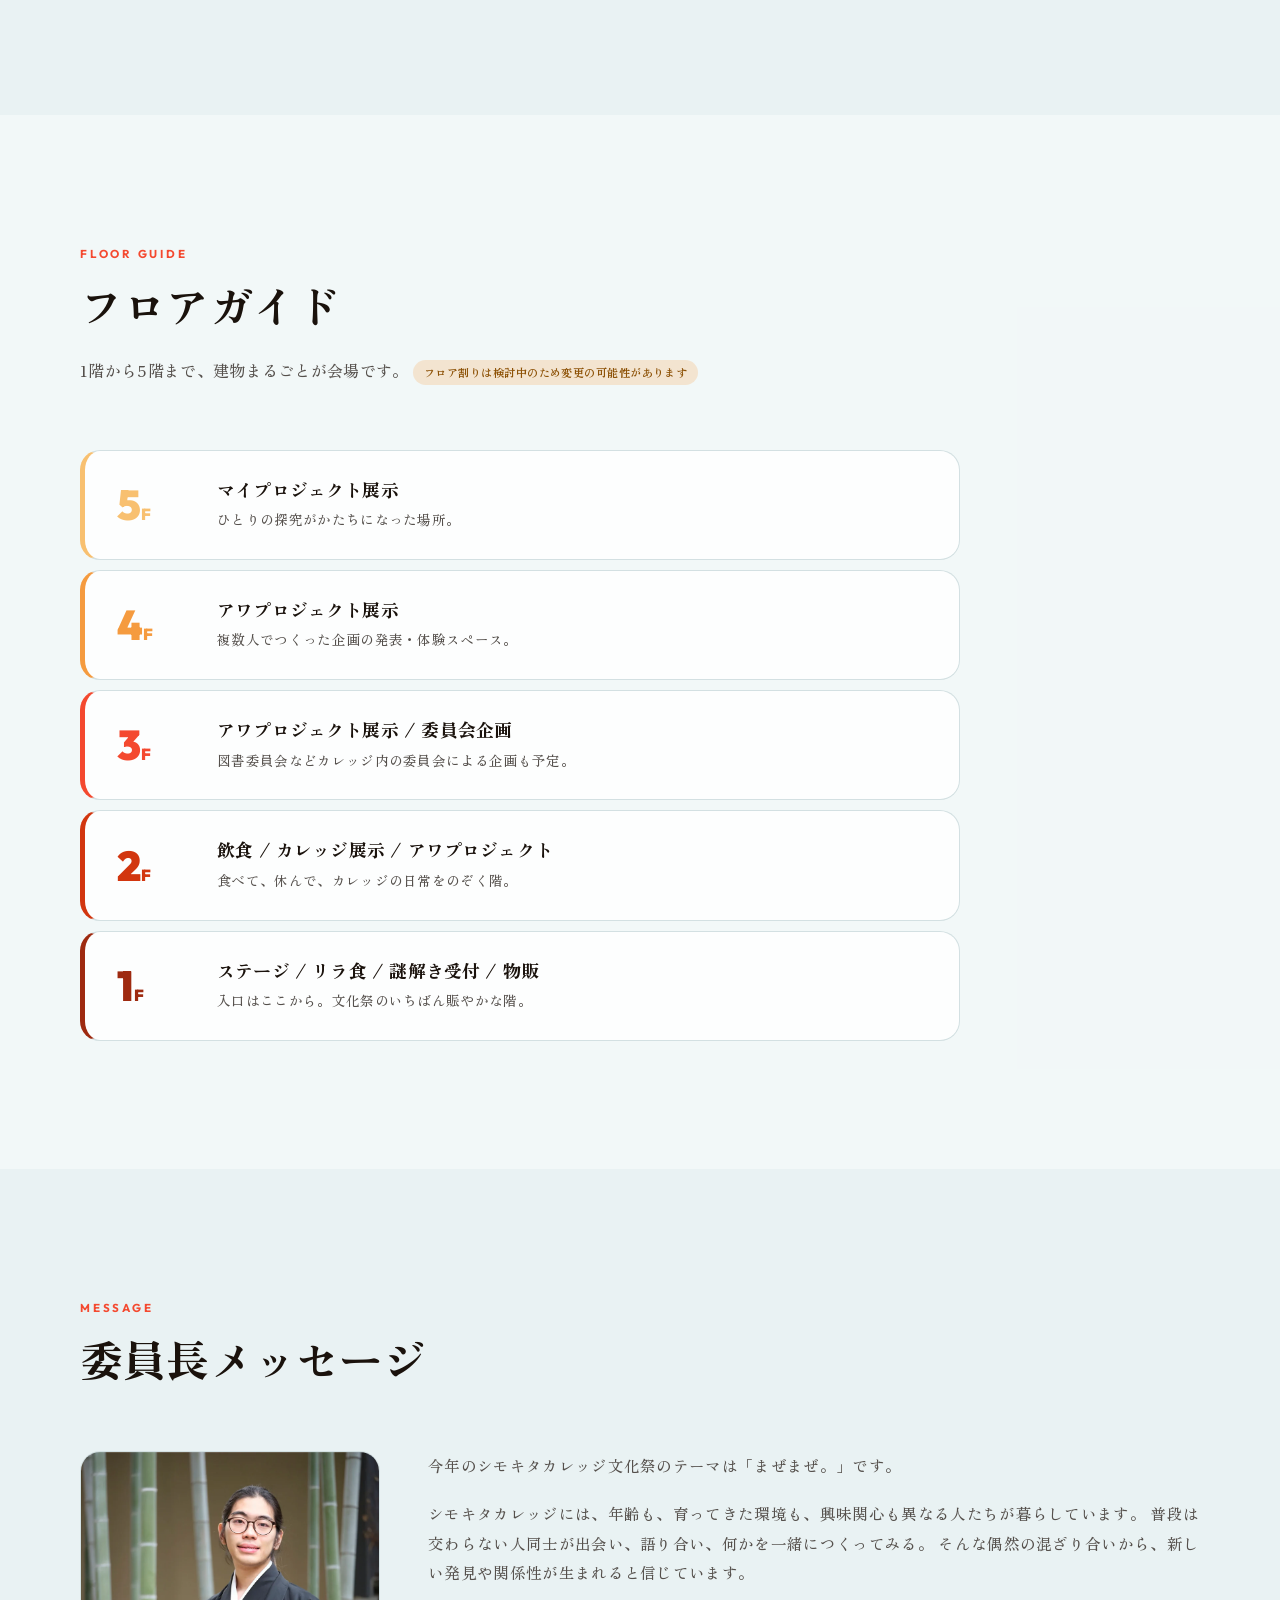
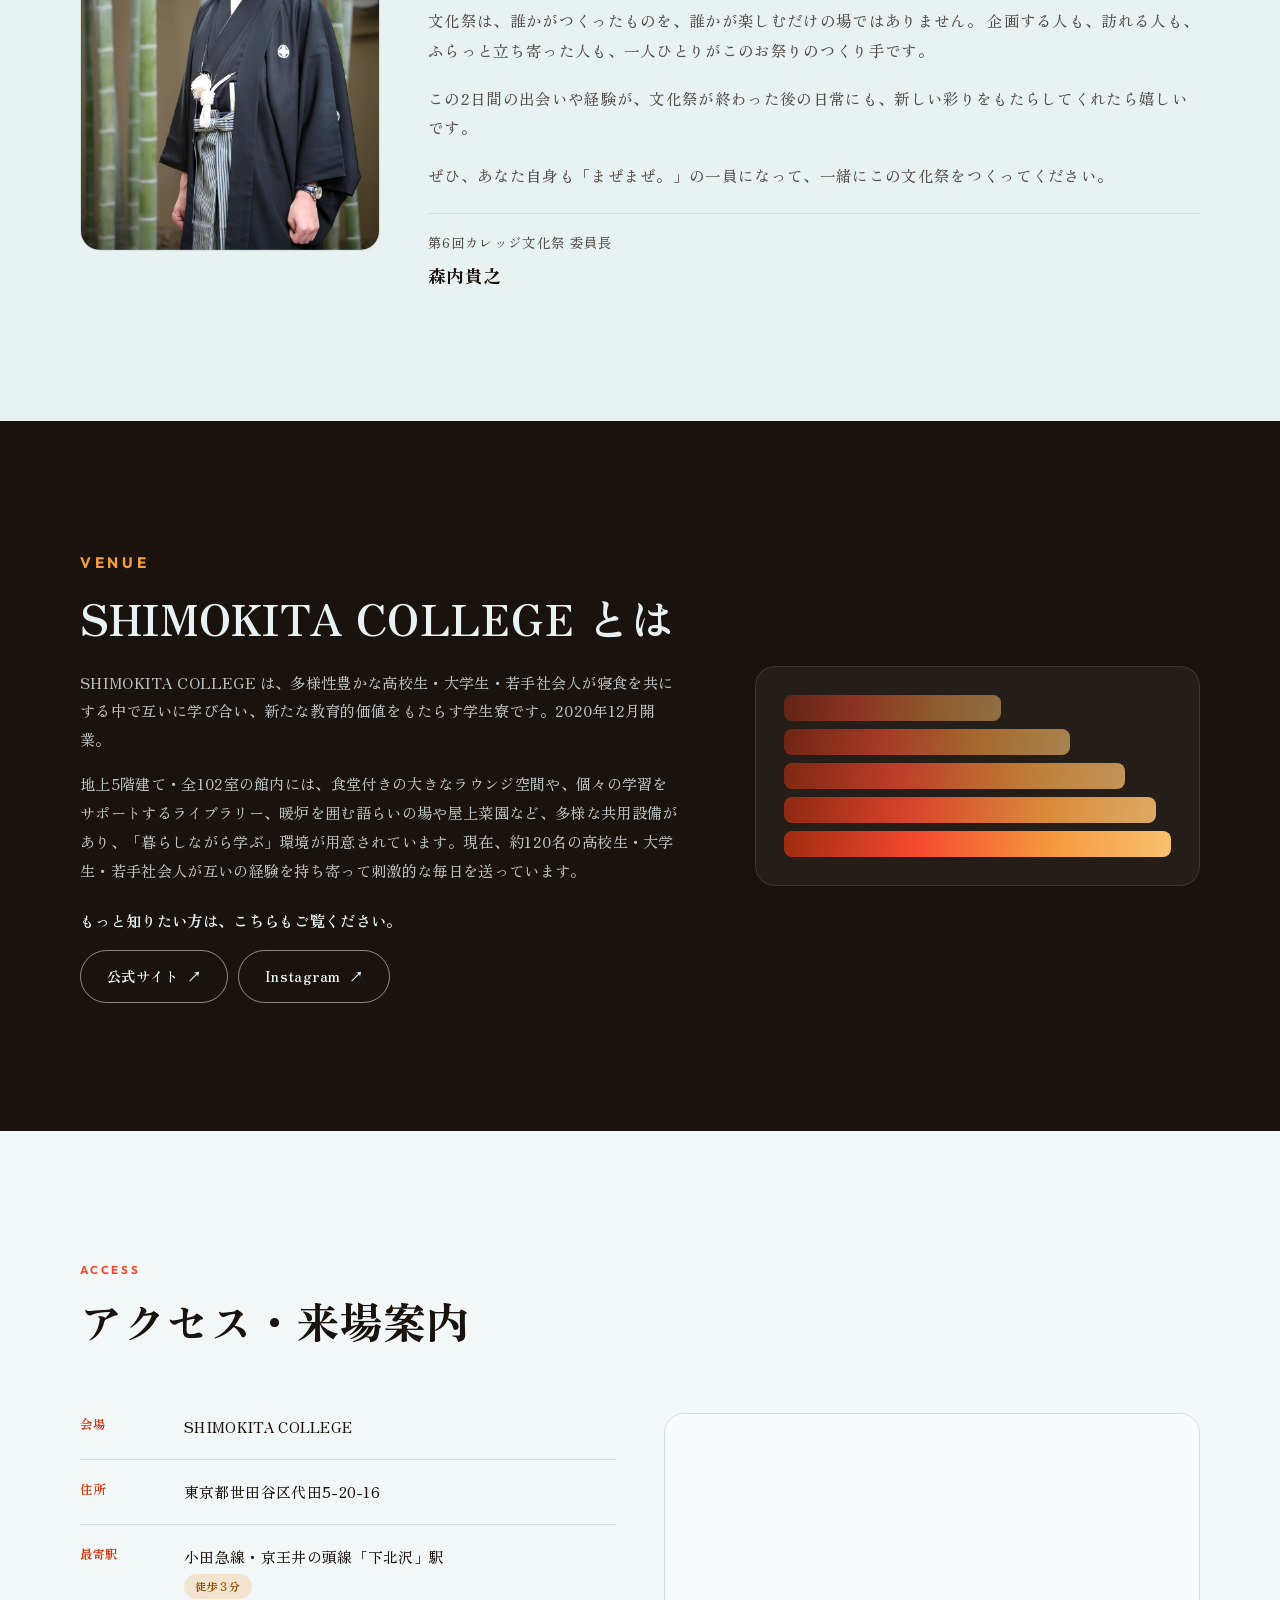
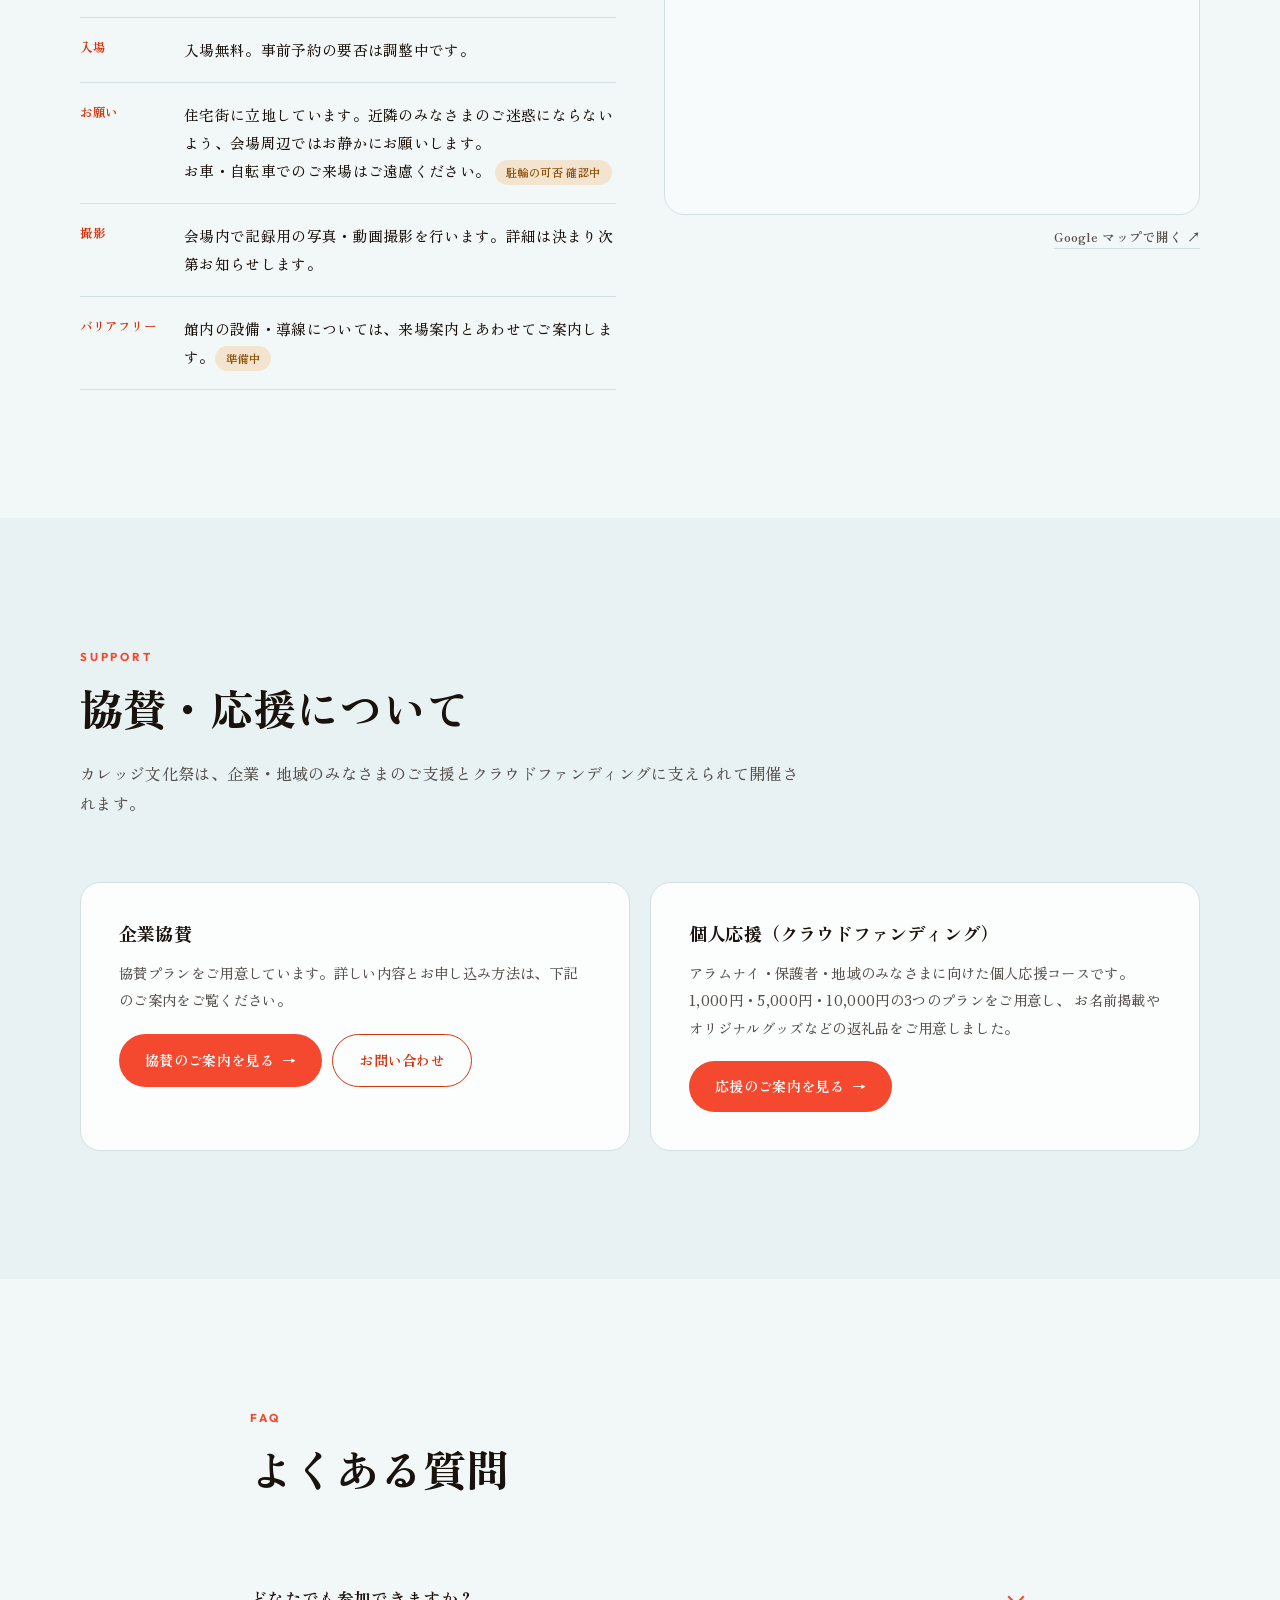
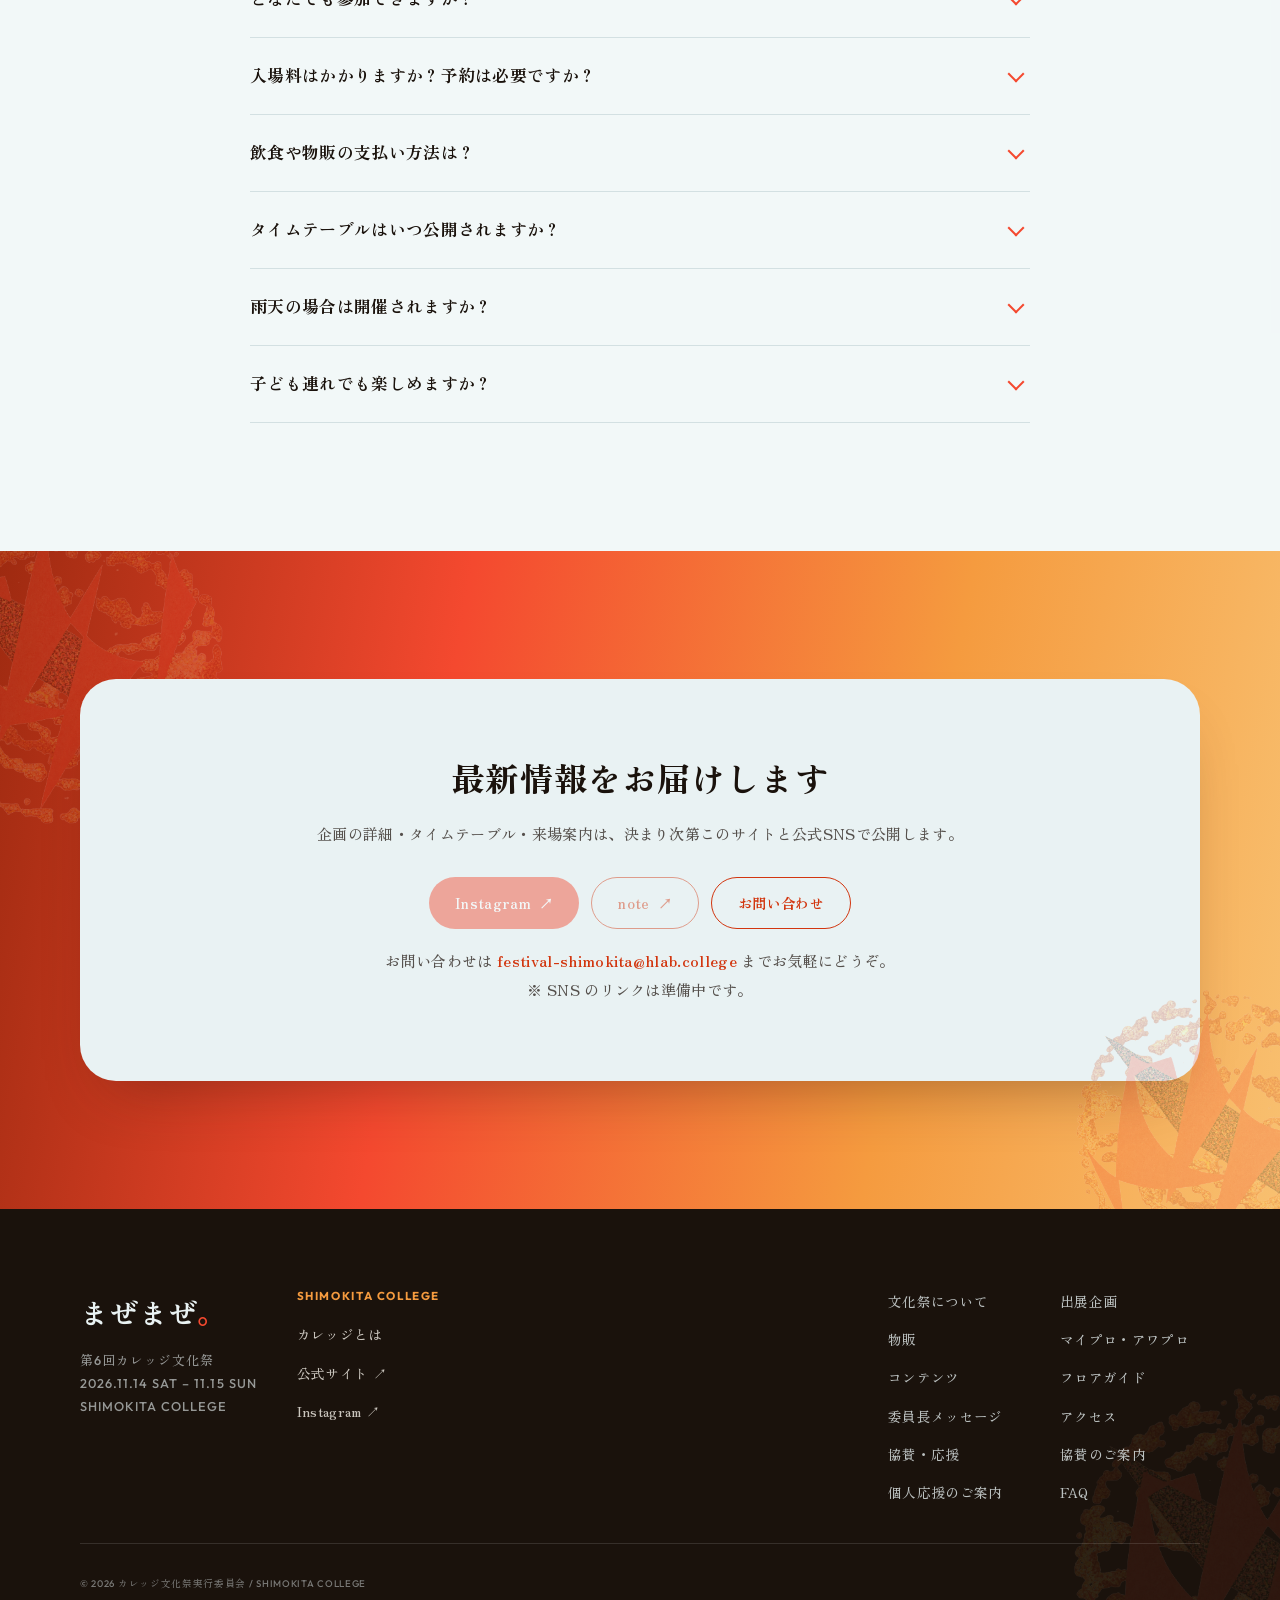
==== commit aeb3ed35: "Merge pull request #21 from yutaro04/feat/slack-1028-tshirt-to-sweat" ====
--- a/index.html
+++ b/index.html
@@ -707,7 +707,7 @@
       <article class="card reveal" style="--card-accent: var(--c-gold)">
         <span class="card__icon" aria-hidden="true">🧺</span>
         <h3>物販</h3>
-        <p>キービジュアルを使ったTシャツ・缶バッジ・ステッカーなどのオリジナルグッズを予定しています。</p>
+        <p>キービジュアルを使ったスウェット・缶バッジ・ステッカーなどのオリジナルグッズを予定しています。</p>
         <p class="card__meta"><span class="tag tag--tbd">ラインナップ 検討中</span></p>
       </article>
 
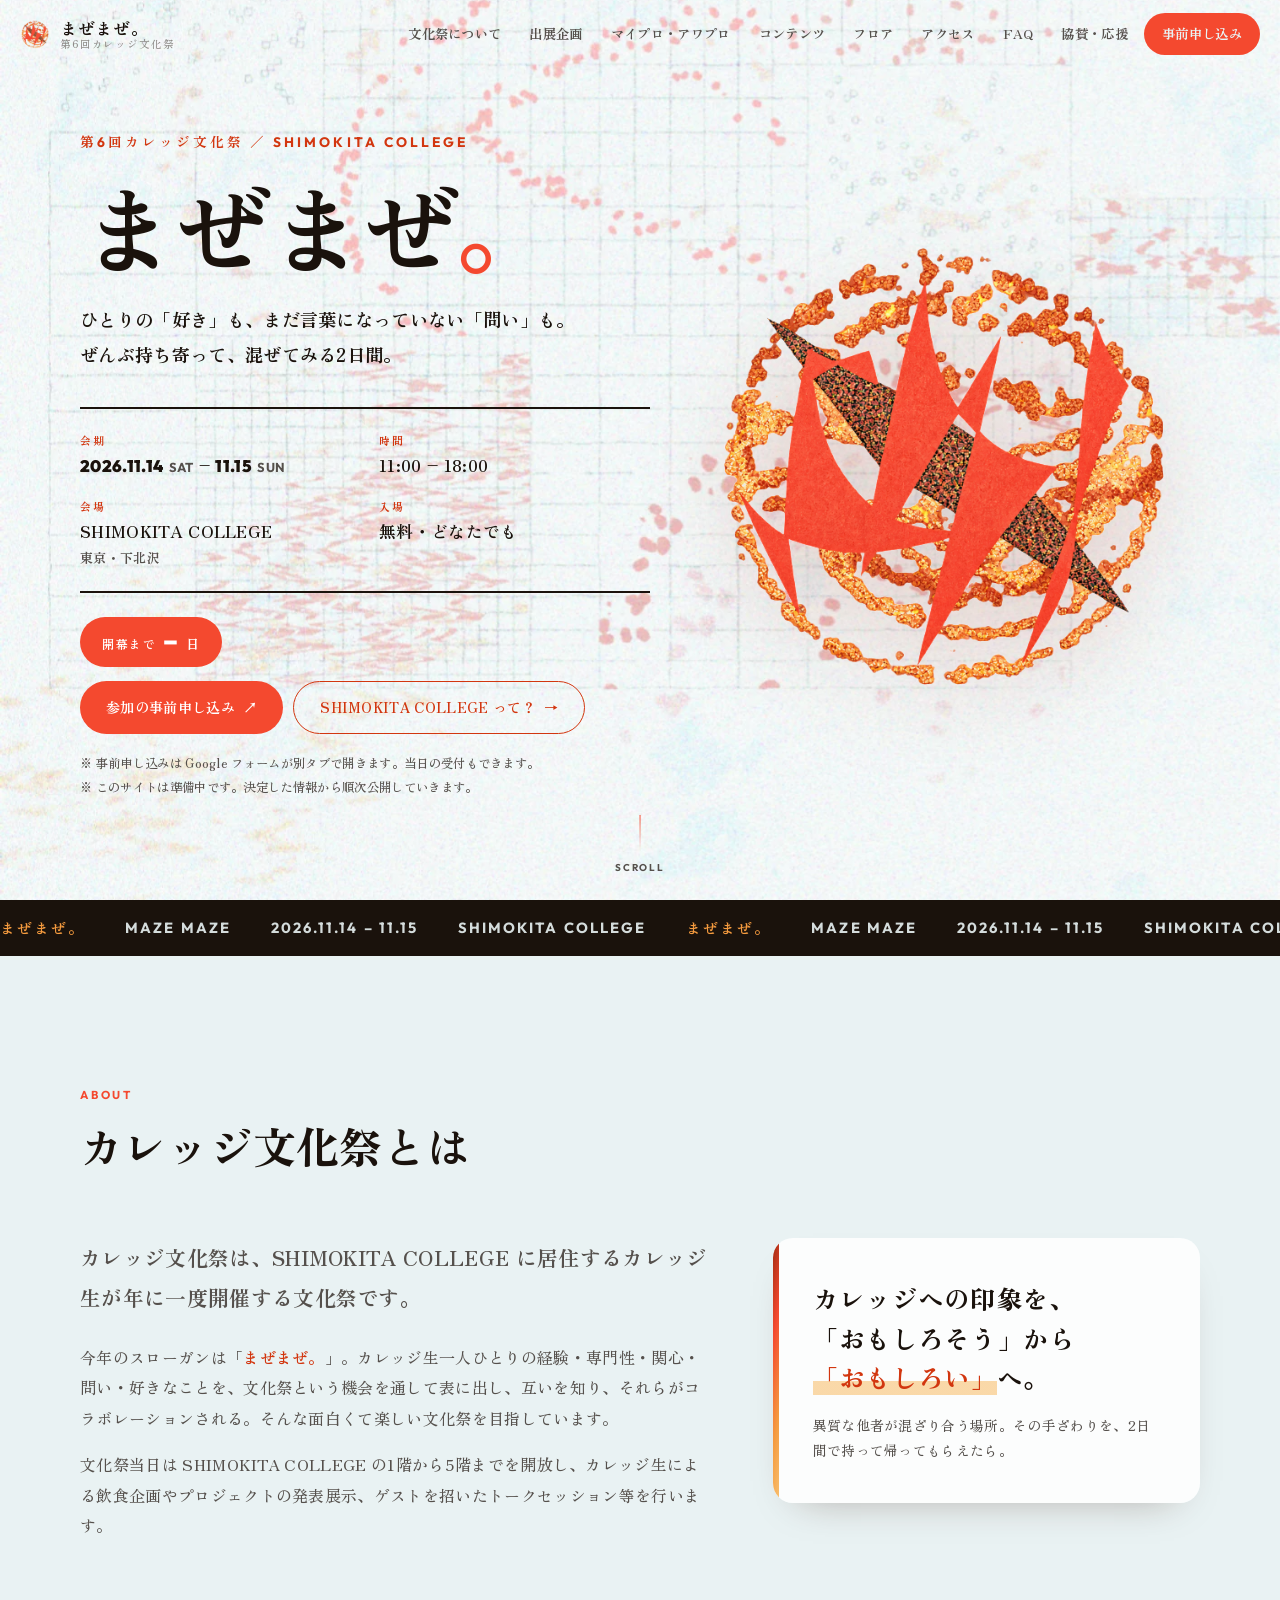
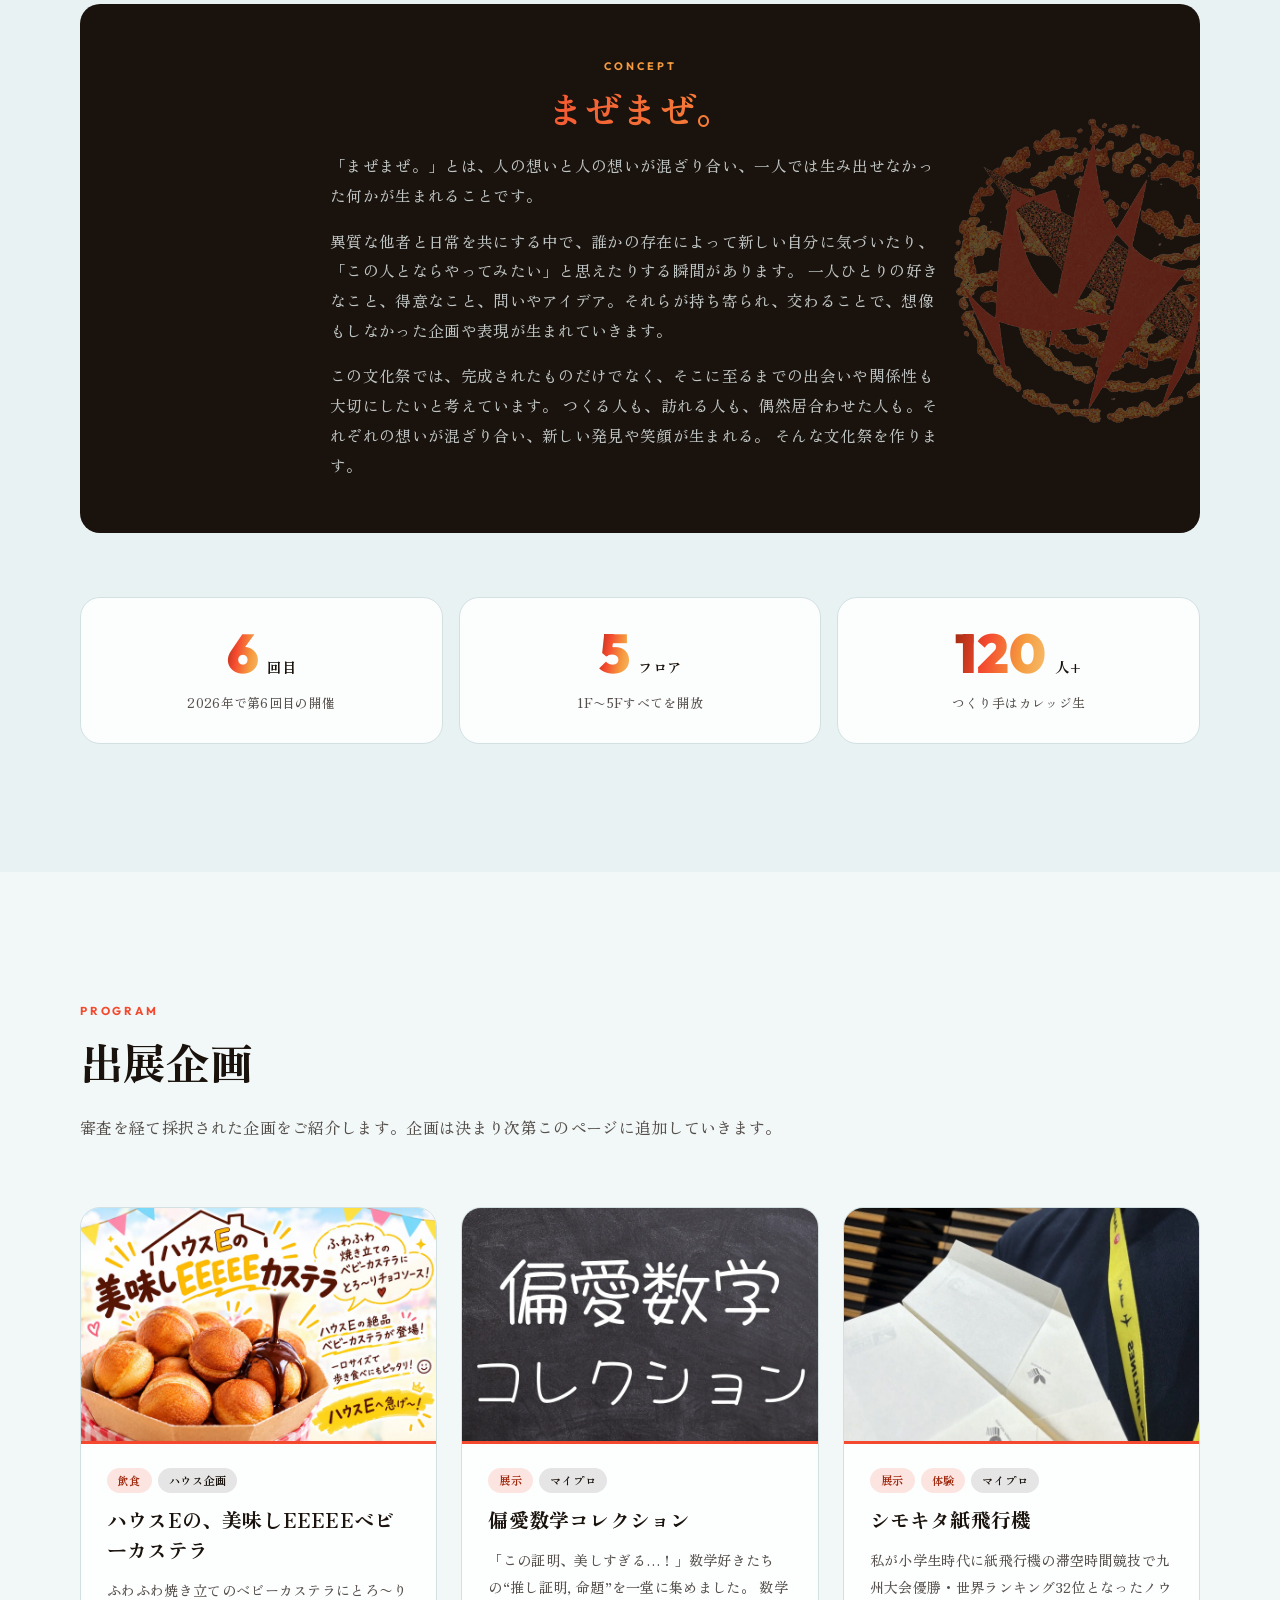
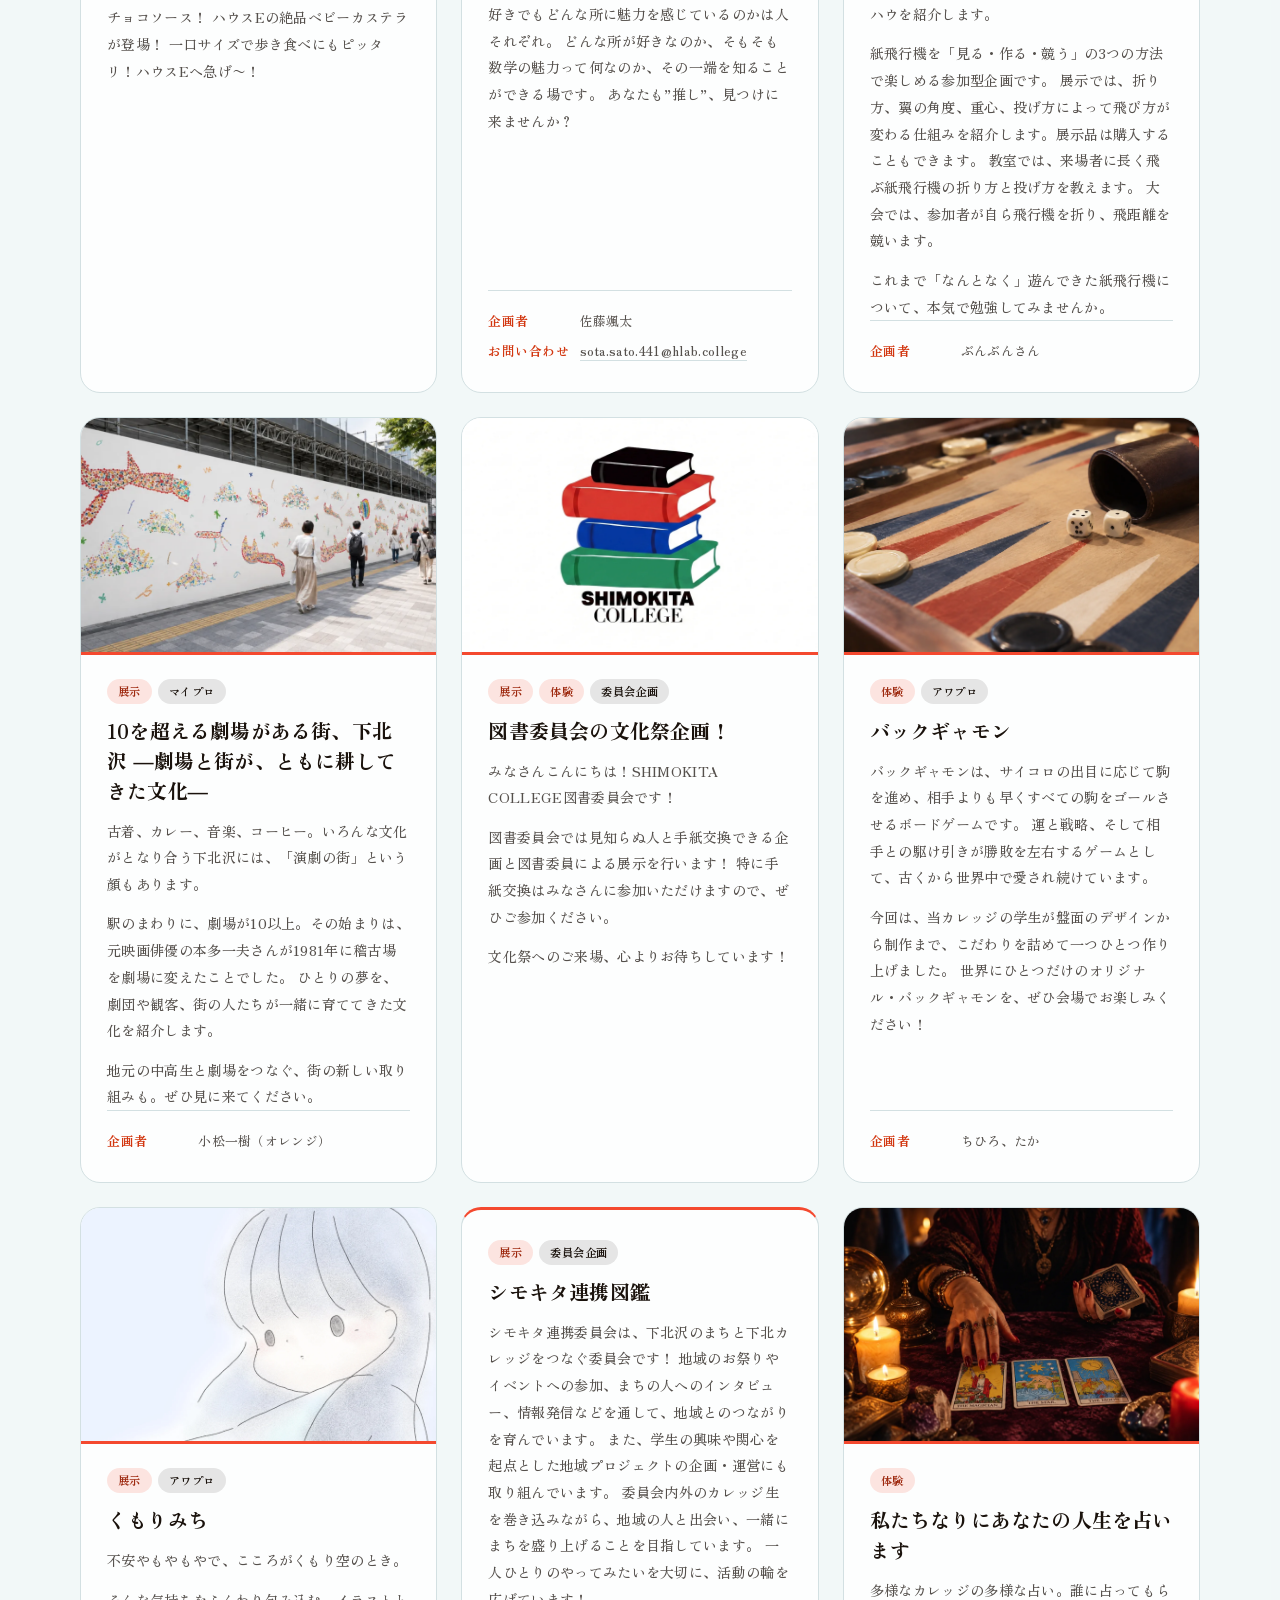
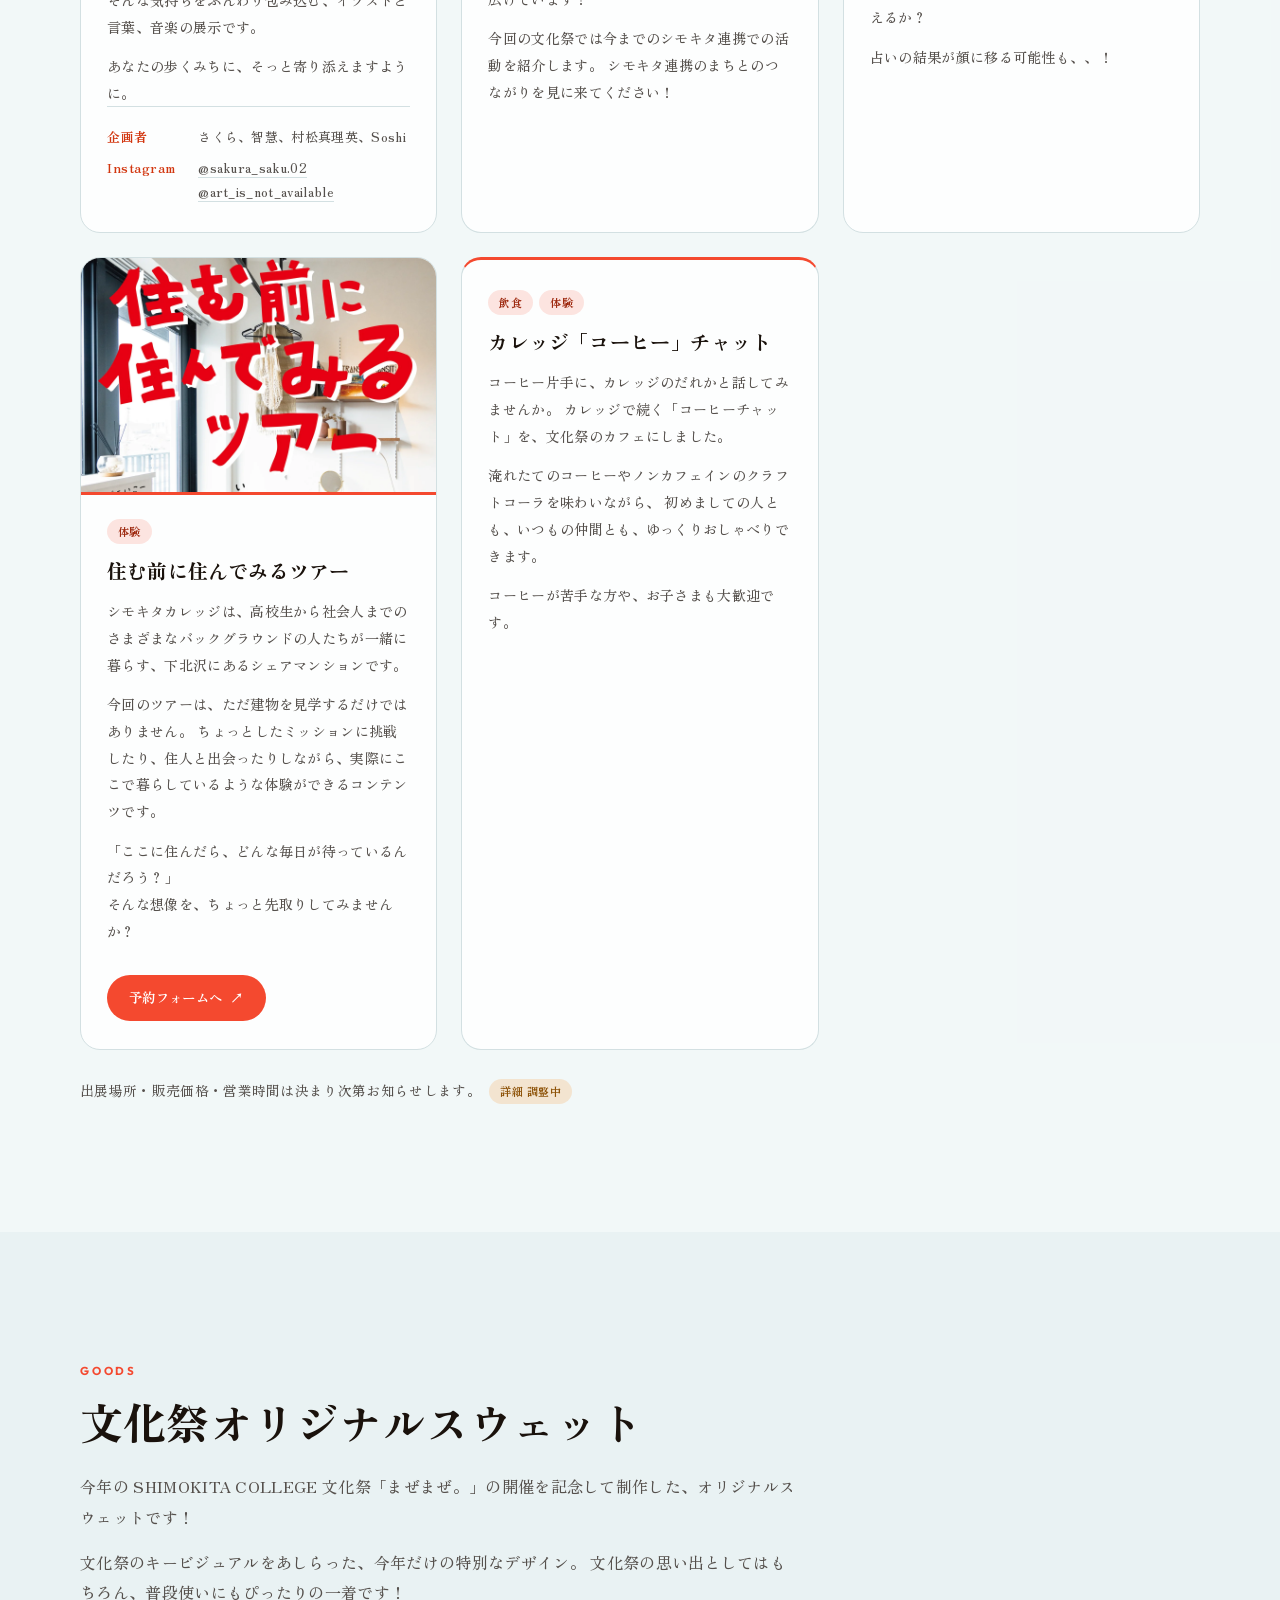
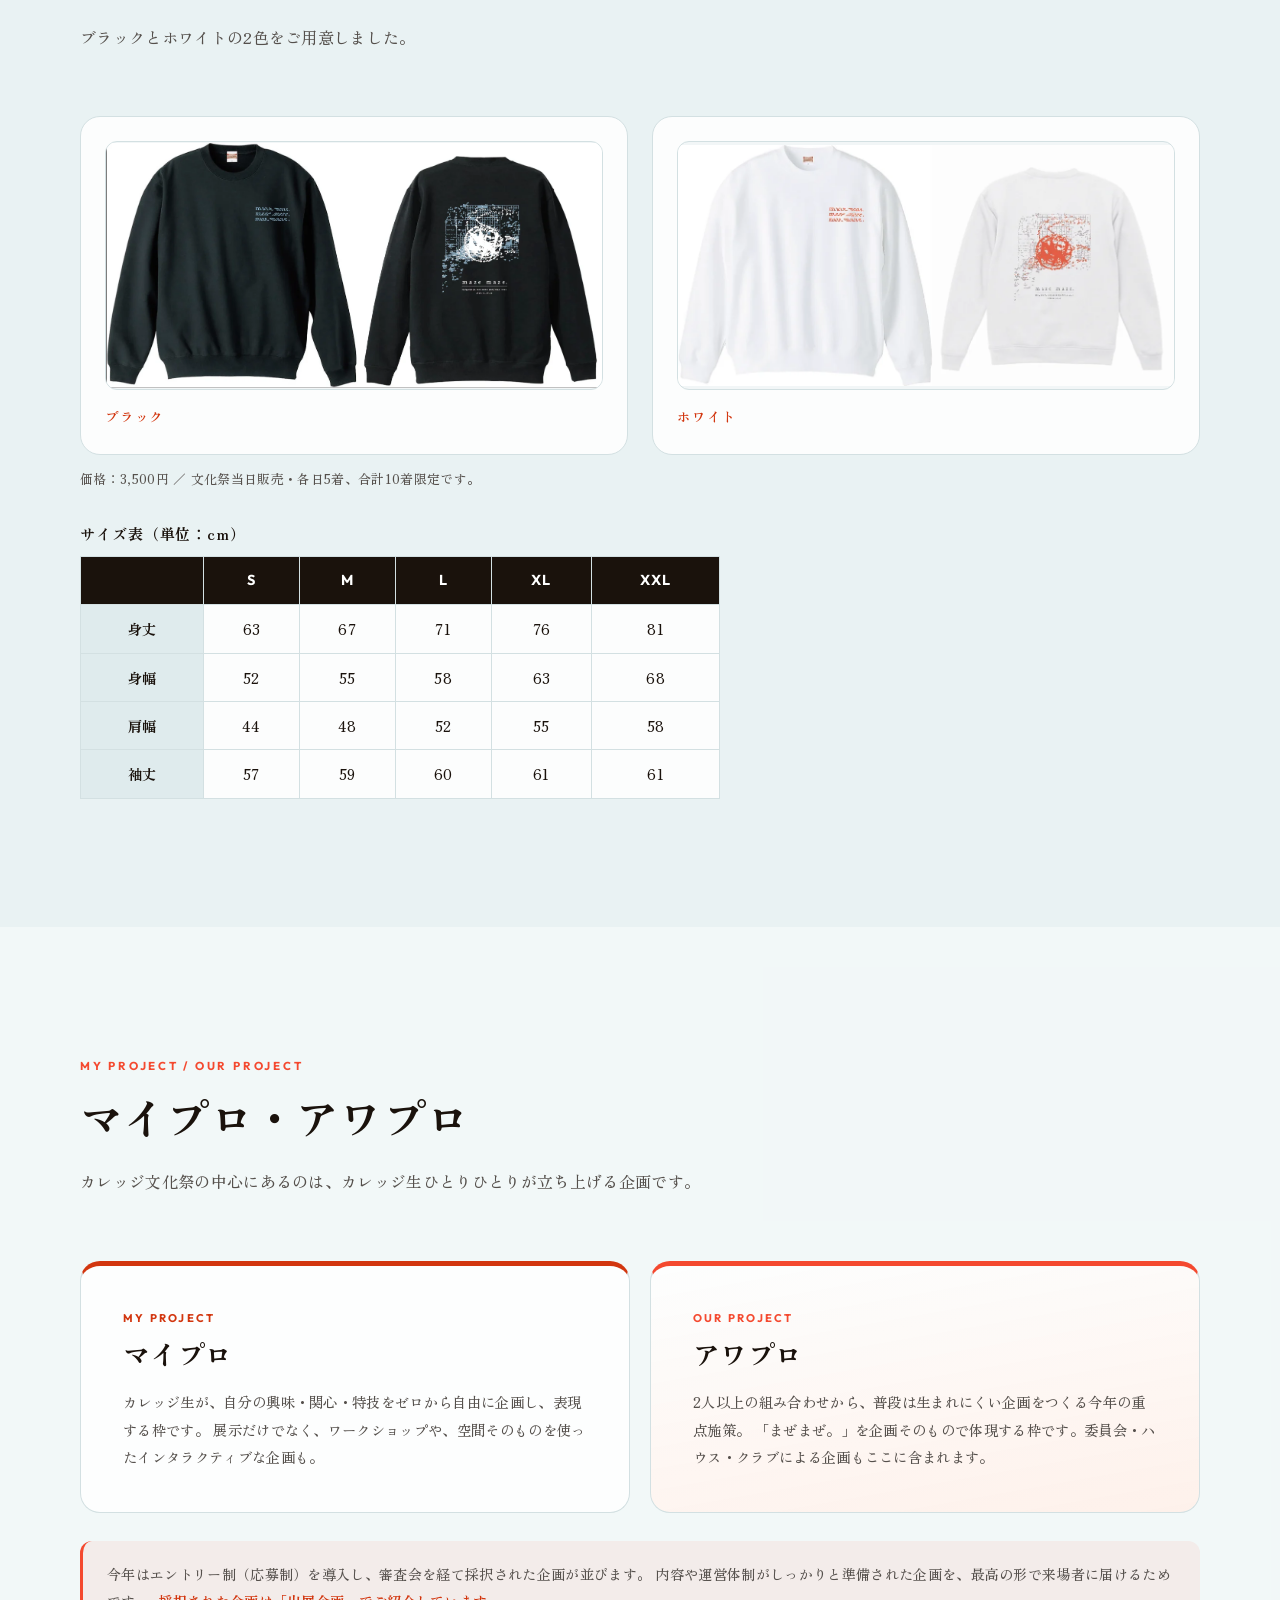
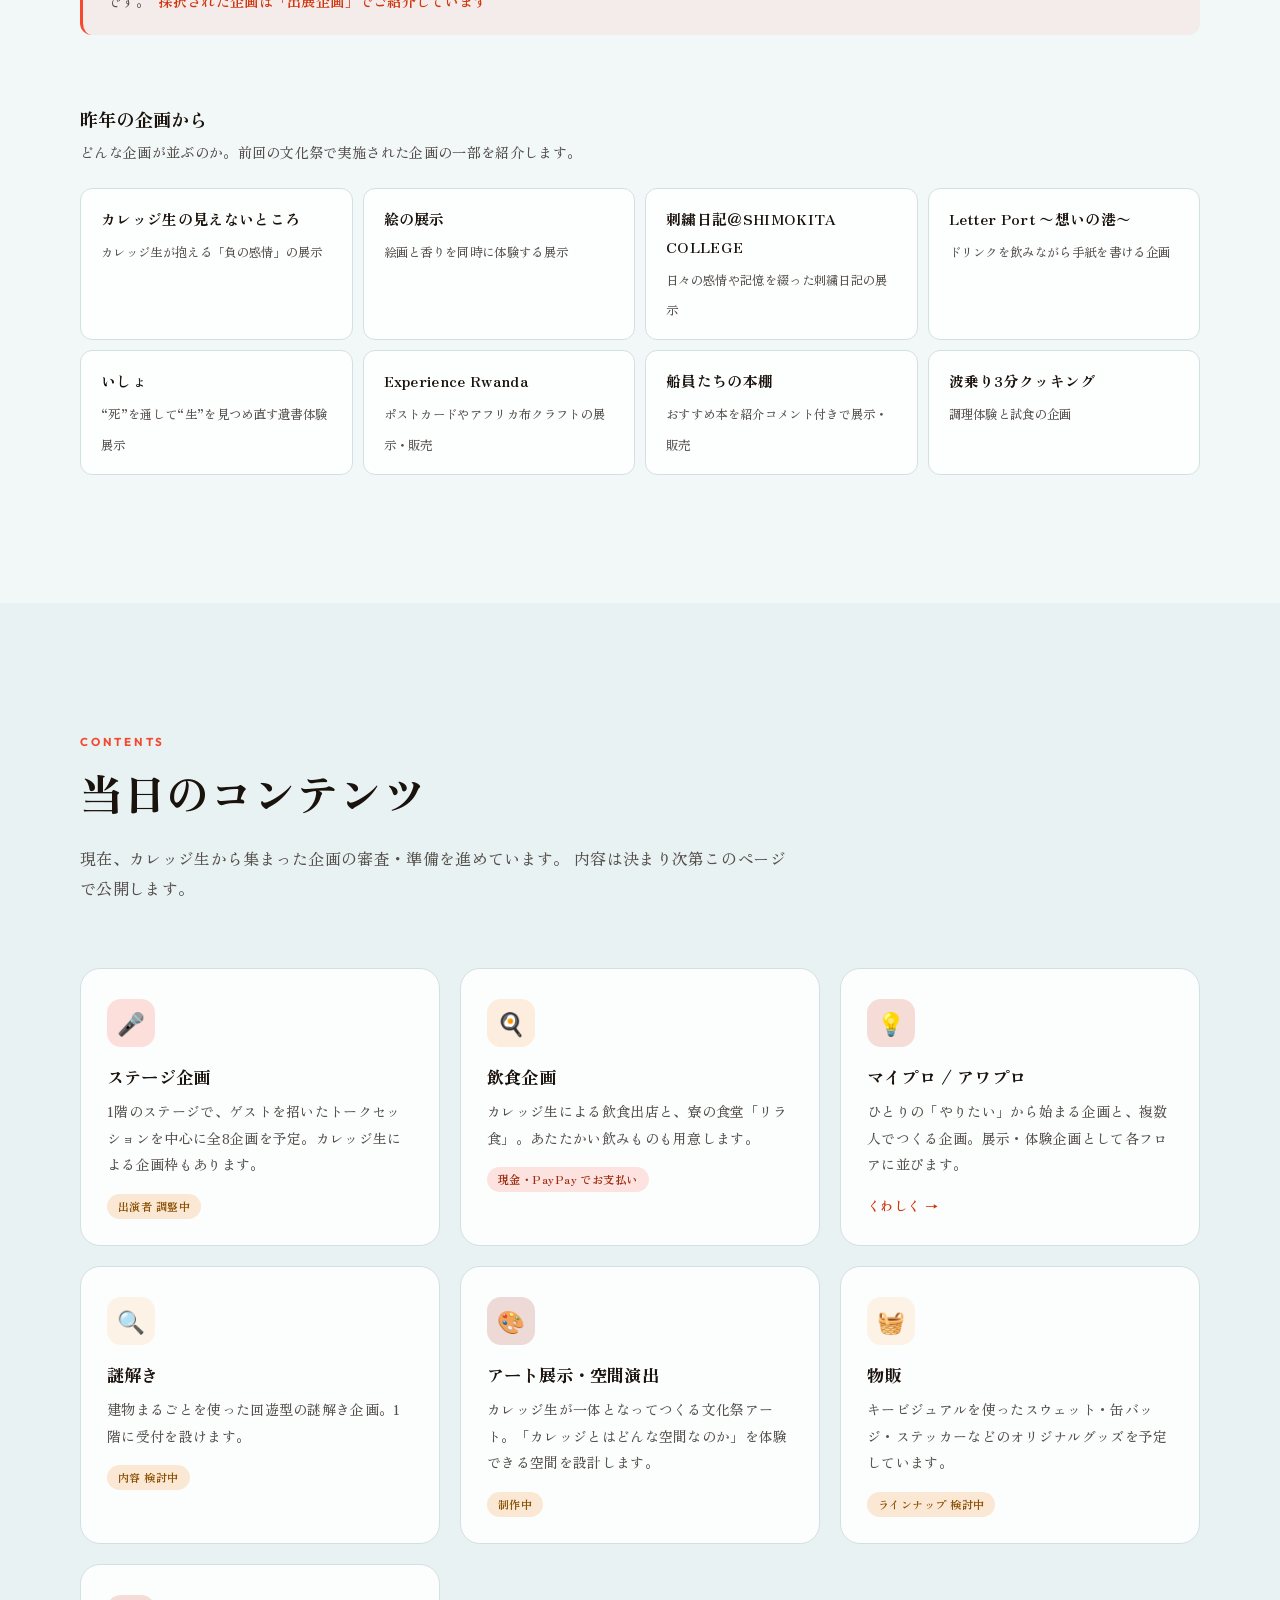
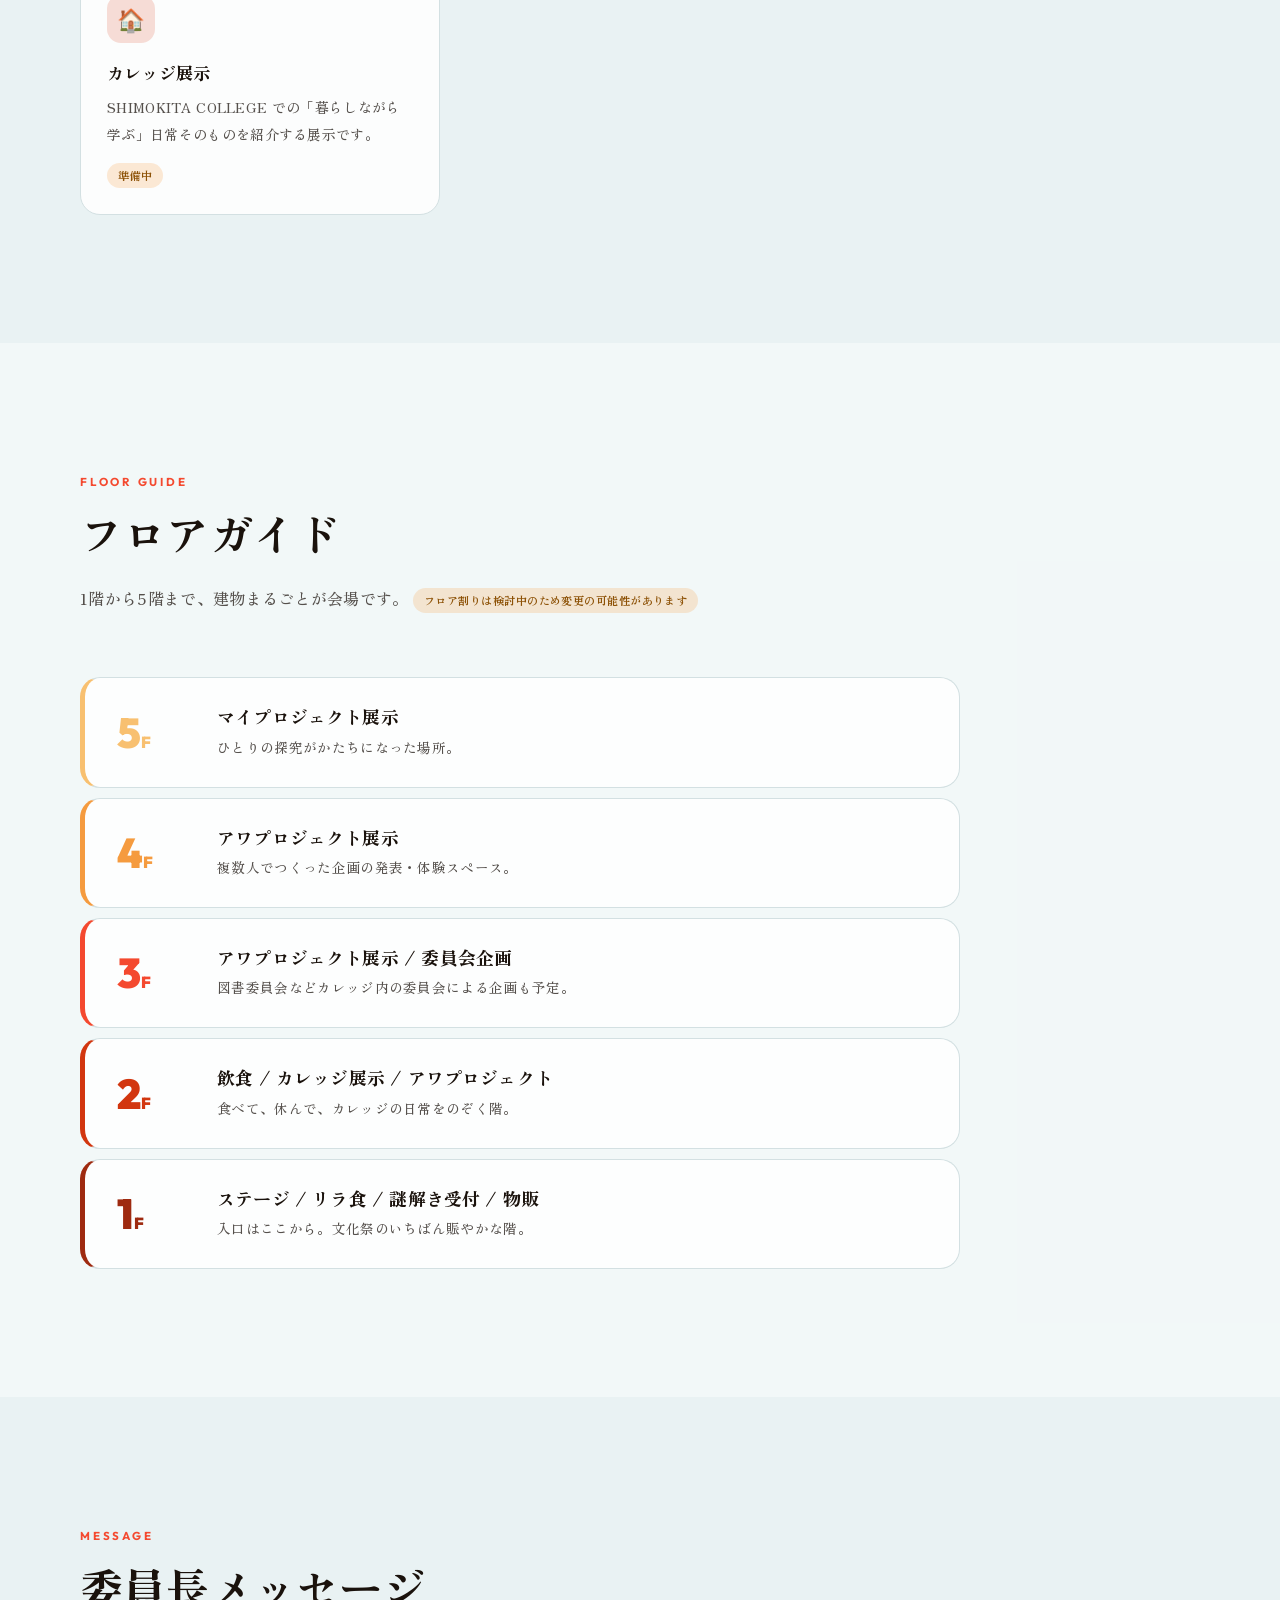
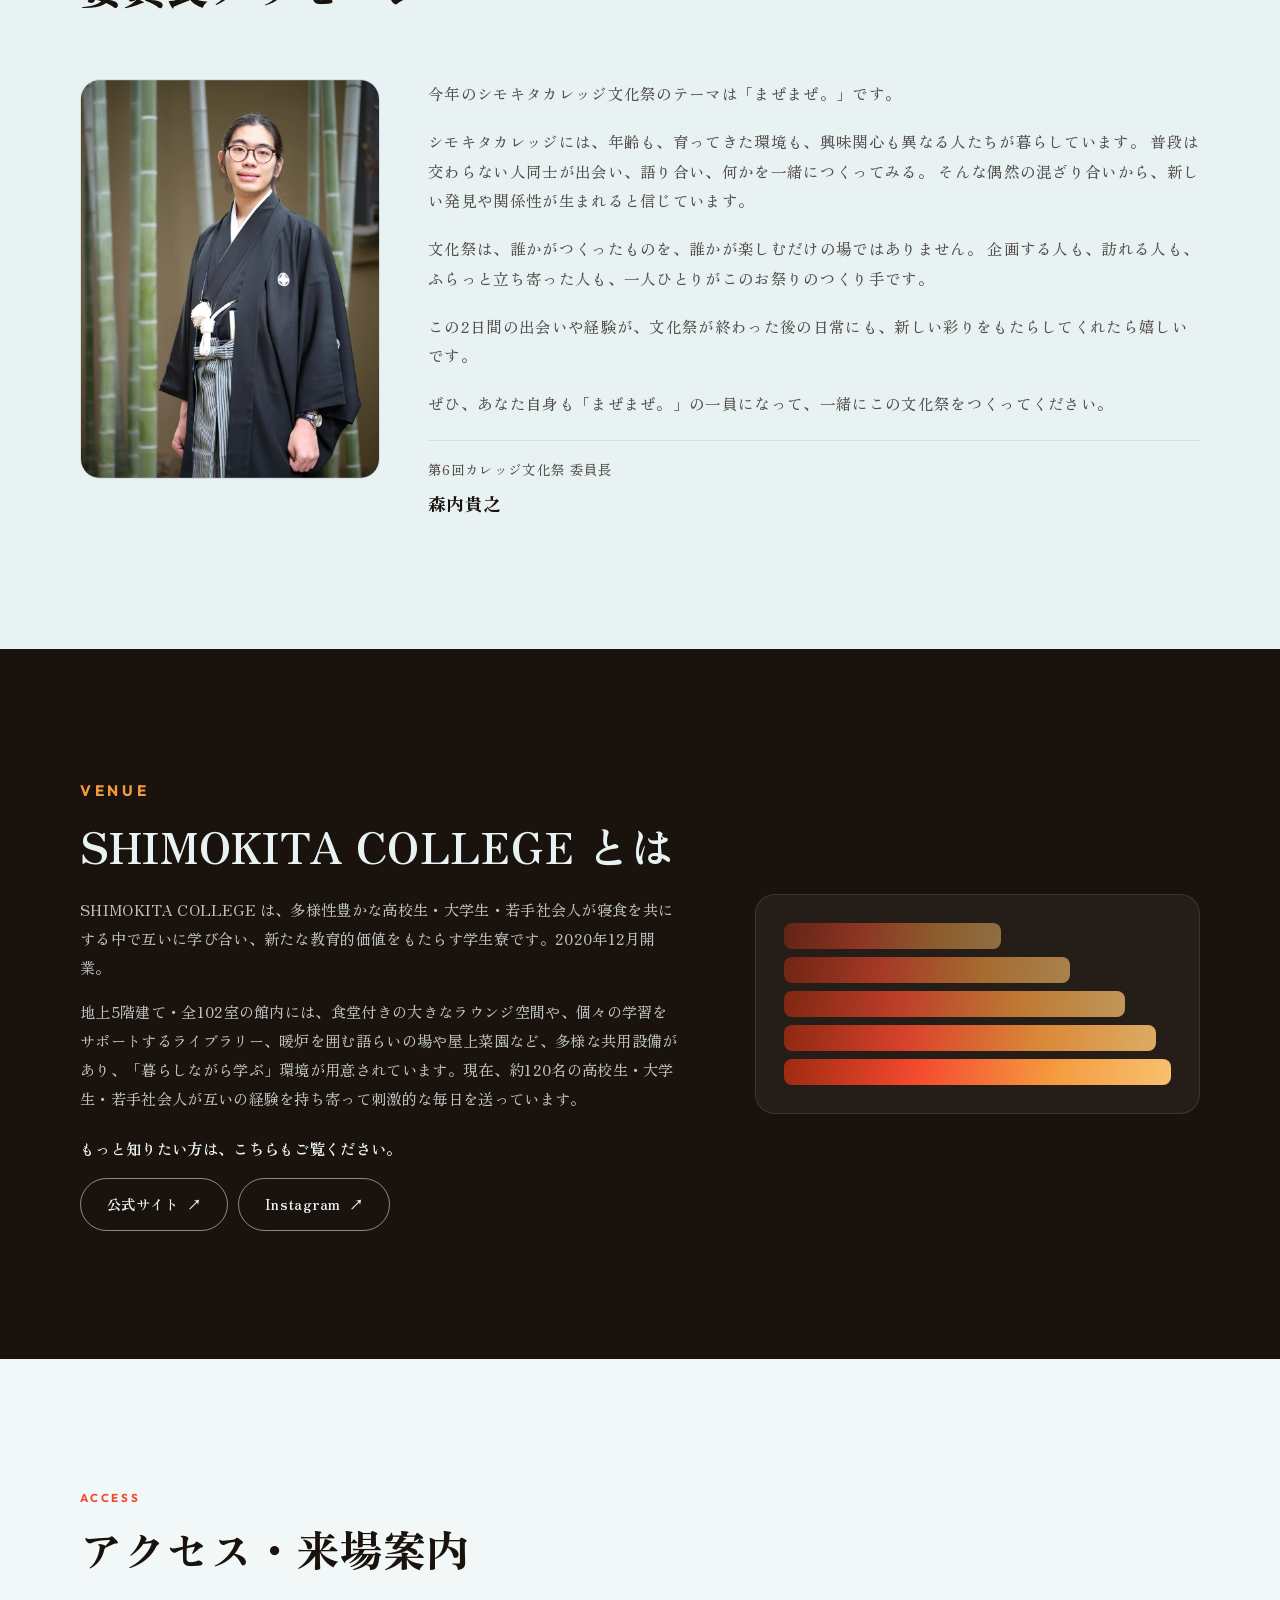
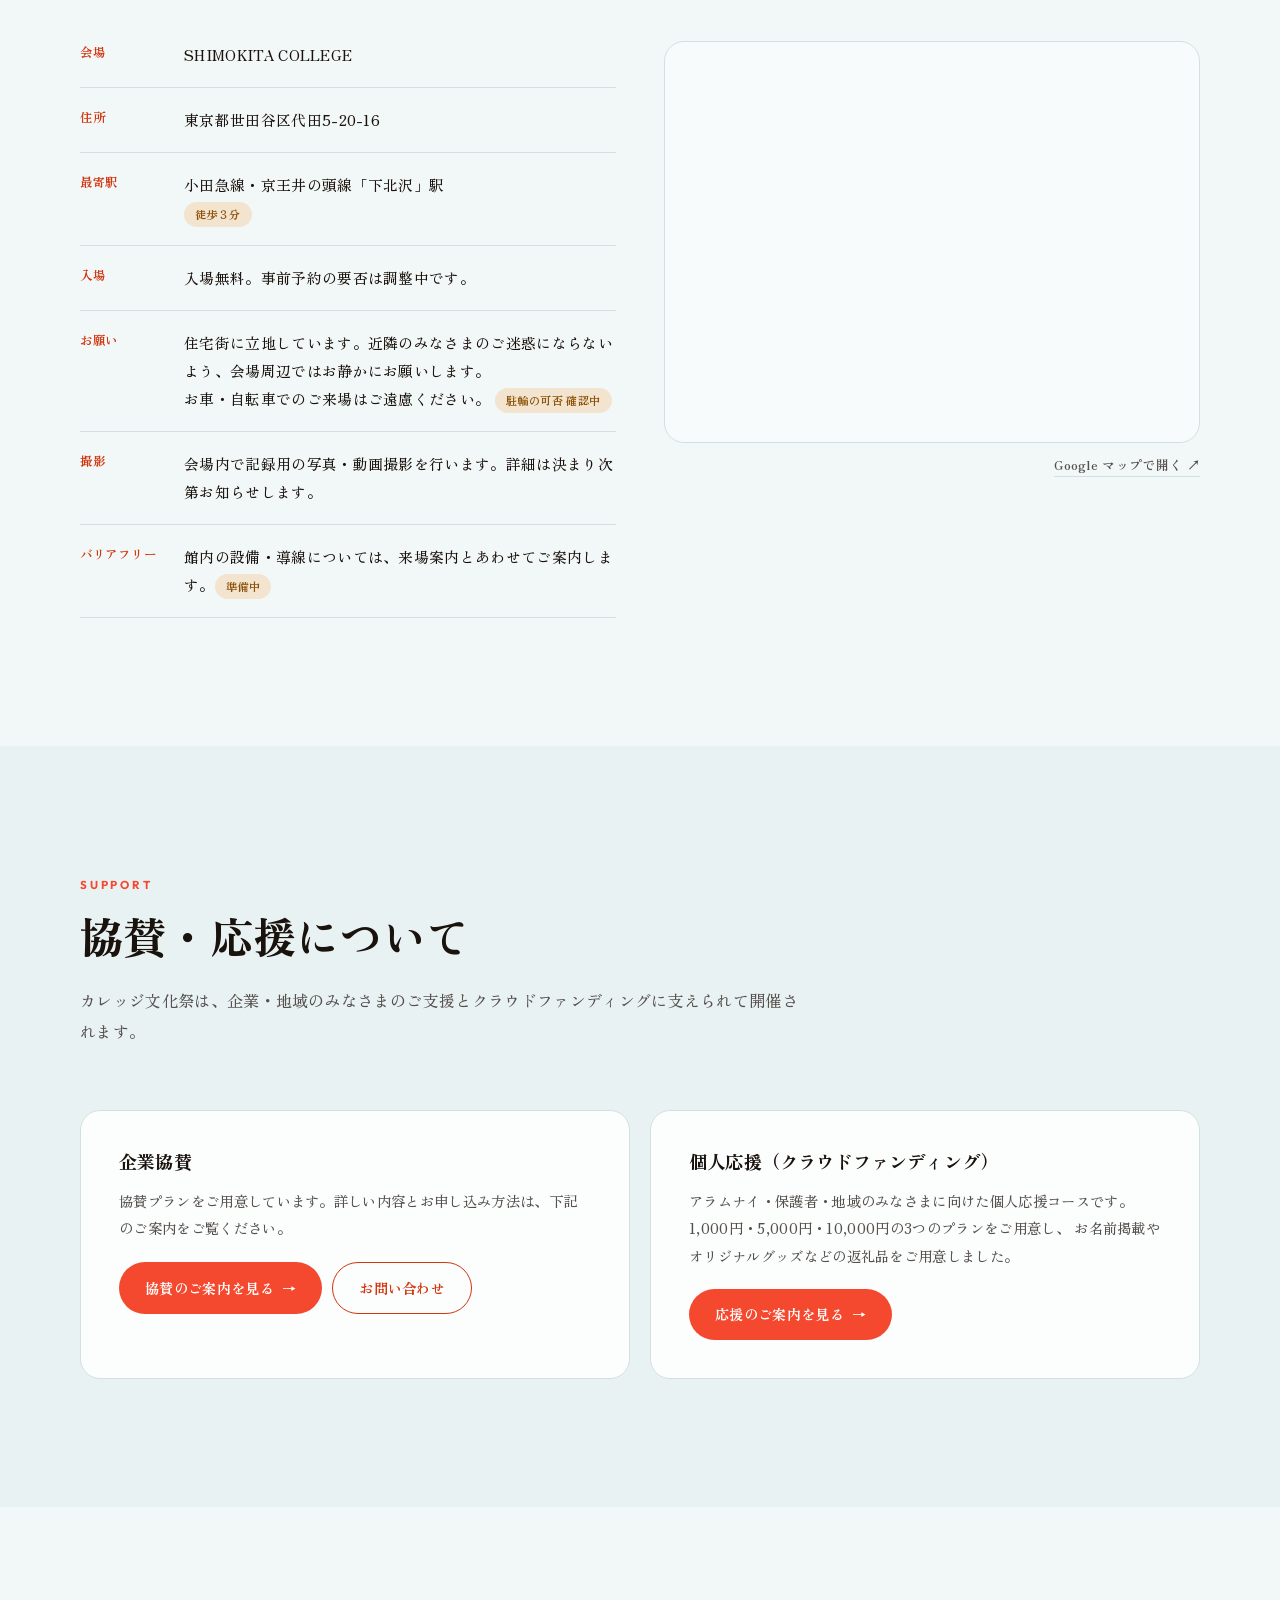
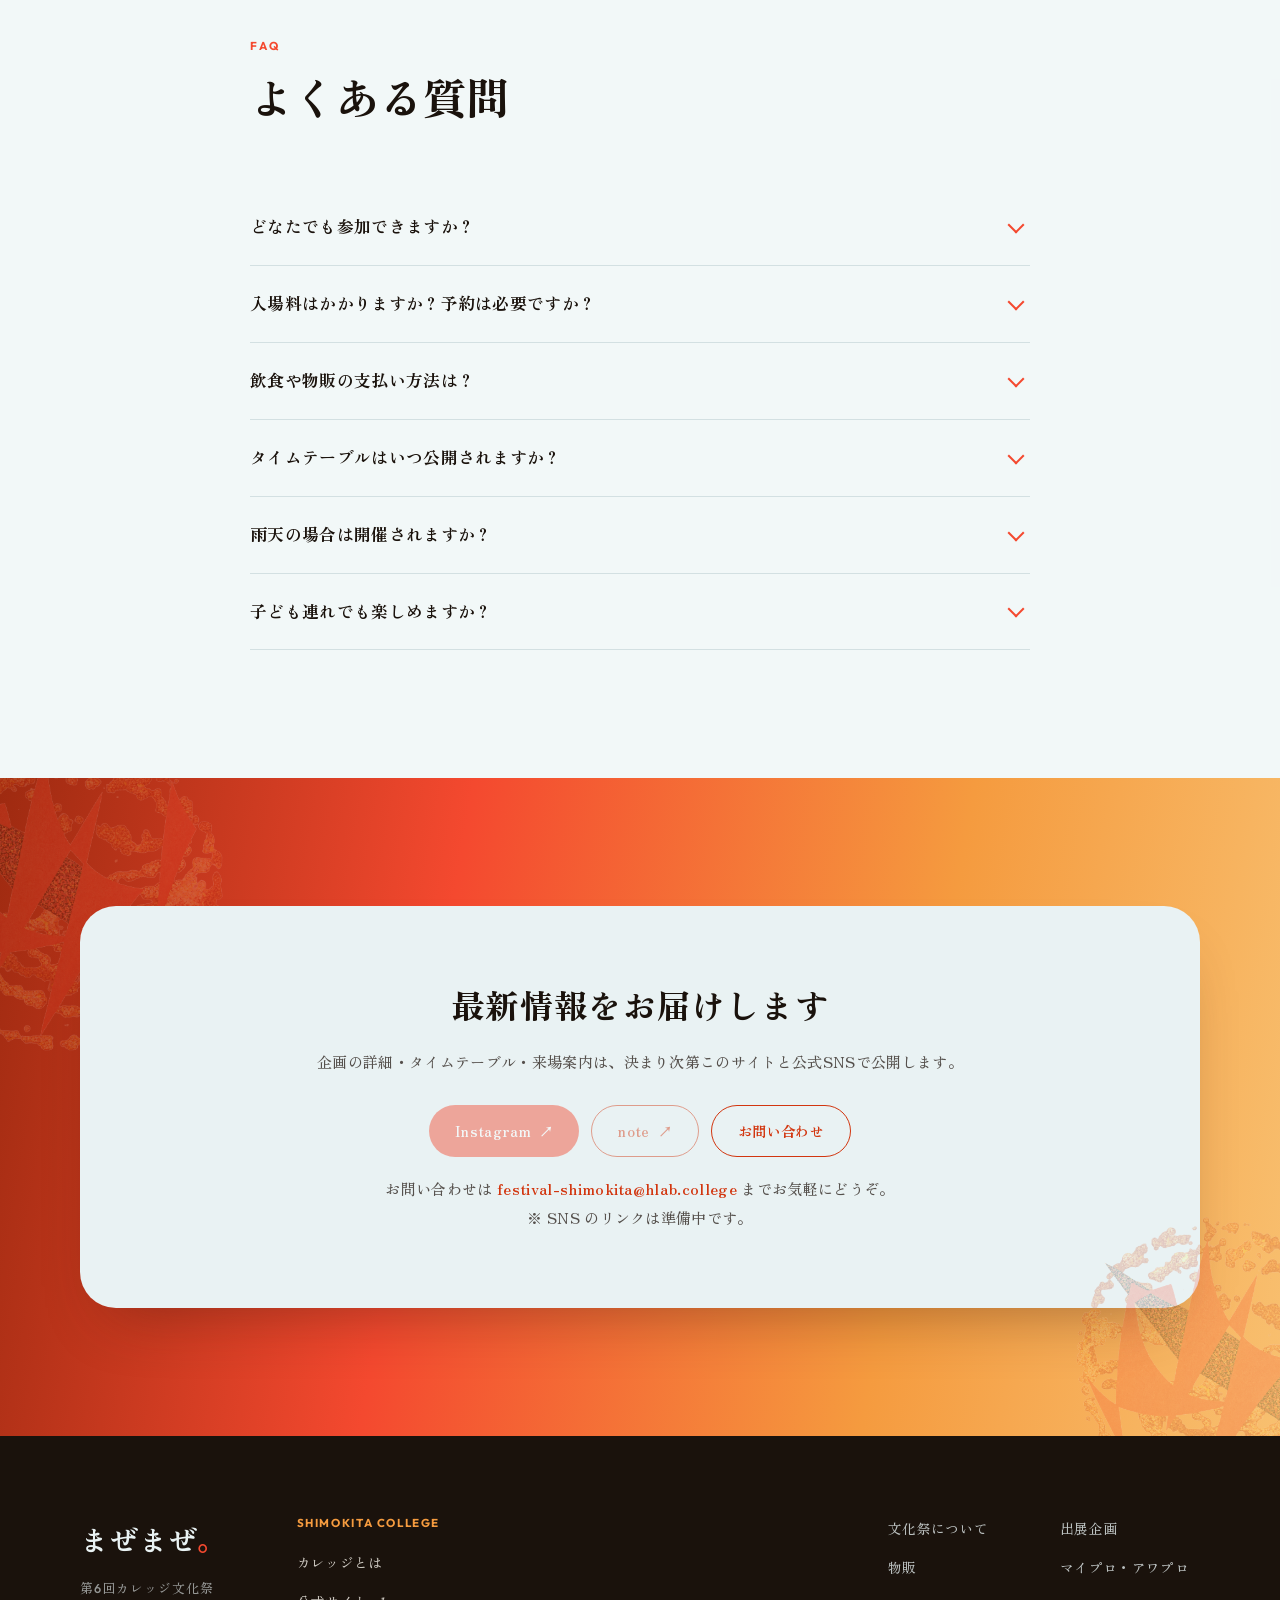
==== commit cc272f04: "物販セクションの「受け取り方法は調整中」タグを削除" ====
--- a/index.html
+++ b/index.html
@@ -24,7 +24,7 @@
 <link rel="preconnect" href="https://fonts.googleapis.com">
 <link rel="preconnect" href="https://fonts.gstatic.com" crossorigin>
 <link href="https://fonts.googleapis.com/css2?family=Outfit:wght@500;700;900&family=Zen+Old+Mincho:wght@400;500;700;900&display=swap" rel="stylesheet">
-<link rel="stylesheet" href="assets/css/style.css?v=30badd2b9d20">
+<link rel="stylesheet" href="assets/css/style.css?v=9d7450c8545c">
 </head>
 <body>
 
@@ -587,17 +587,61 @@
       </figure>
     </div>
 
-    <p class="goods__actions reveal">
-      <a class="btn btn--primary"
-         href="https://docs.google.com/forms/d/e/1FAIpQLScHmzWN3nQ51ZcrJR2SKIF_wS4SwXGTPO4jQ6gVFpI9bvaaEQ/viewform"
-         target="_blank" rel="noopener">
-        購入フォームへ <span aria-hidden="true">↗</span>
-      </a>
+    <p class="goods__note reveal">
+      価格：3,500円 ／ 文化祭当日販売・各日5着、合計10着限定です。
     </p>
-    <p class="goods__note reveal">
-      ※ Google フォームが別タブで開きます。
-      <span class="tag tag--tbd">価格・サイズ展開・受け取り方法は調整中</span>
-    </p>
+
+    <div class="goods__size reveal">
+      <h3 class="goods__size-title">サイズ表（単位：cm）</h3>
+      <div class="goods__size-scroll">
+        <table class="goods__size-table">
+          <thead>
+            <tr>
+              <th scope="col"></th>
+              <th scope="col">S</th>
+              <th scope="col">M</th>
+              <th scope="col">L</th>
+              <th scope="col">XL</th>
+              <th scope="col">XXL</th>
+            </tr>
+          </thead>
+          <tbody>
+            <tr>
+              <th scope="row">身丈</th>
+              <td>63</td>
+              <td>67</td>
+              <td>71</td>
+              <td>76</td>
+              <td>81</td>
+            </tr>
+            <tr>
+              <th scope="row">身幅</th>
+              <td>52</td>
+              <td>55</td>
+              <td>58</td>
+              <td>63</td>
+              <td>68</td>
+            </tr>
+            <tr>
+              <th scope="row">肩幅</th>
+              <td>44</td>
+              <td>48</td>
+              <td>52</td>
+              <td>55</td>
+              <td>58</td>
+            </tr>
+            <tr>
+              <th scope="row">袖丈</th>
+              <td>57</td>
+              <td>59</td>
+              <td>60</td>
+              <td>61</td>
+              <td>61</td>
+            </tr>
+          </tbody>
+        </table>
+      </div>
+    </div>
   </div>
 </section>
 
--- a/assets/css/style.css
+++ b/assets/css/style.css
@@ -809,6 +809,40 @@
   color: var(--ink-soft);
 }
 .goods__note .tag { margin-left: 4px; }
+
+.goods__size { margin: 32px 0 0; max-width: 640px; }
+.goods__size-title {
+  margin: 0 0 12px;
+  font-size: .95rem;
+  font-weight: 700;
+  letter-spacing: .06em;
+  color: var(--ink);
+}
+.goods__size-scroll { overflow-x: auto; }
+.goods__size-table {
+  width: 100%;
+  border-collapse: collapse;
+  background: var(--panel);
+  font-size: .9rem;
+  text-align: center;
+}
+.goods__size-table th,
+.goods__size-table td {
+  padding: 10px 8px;
+  border: 1px solid var(--line);
+  white-space: nowrap;
+}
+.goods__size-table thead th {
+  background: var(--ink);
+  color: var(--white);
+  font-family: var(--font-en);
+  letter-spacing: .08em;
+}
+.goods__size-table tbody th {
+  background: var(--paper-alt);
+  font-weight: 700;
+  color: var(--ink);
+}
 
 /* ---------- floor ---------- */
 .building {
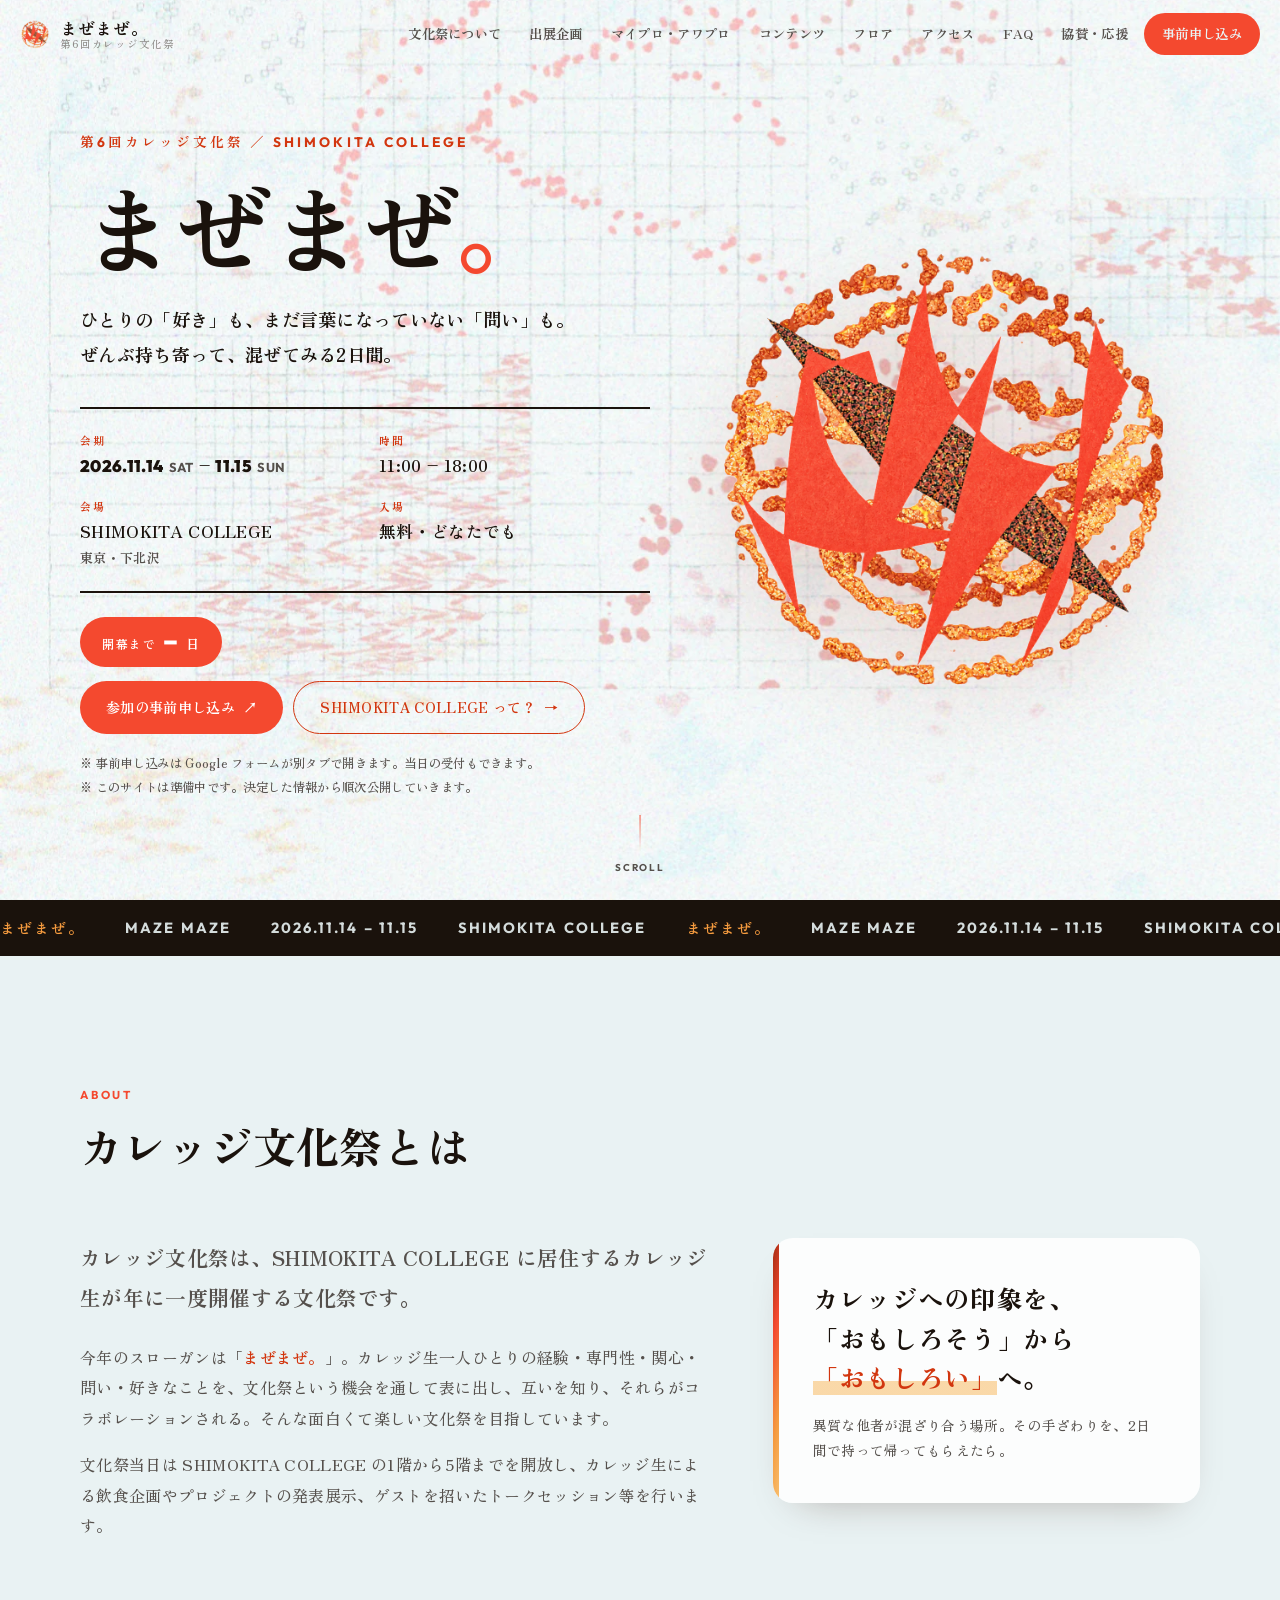
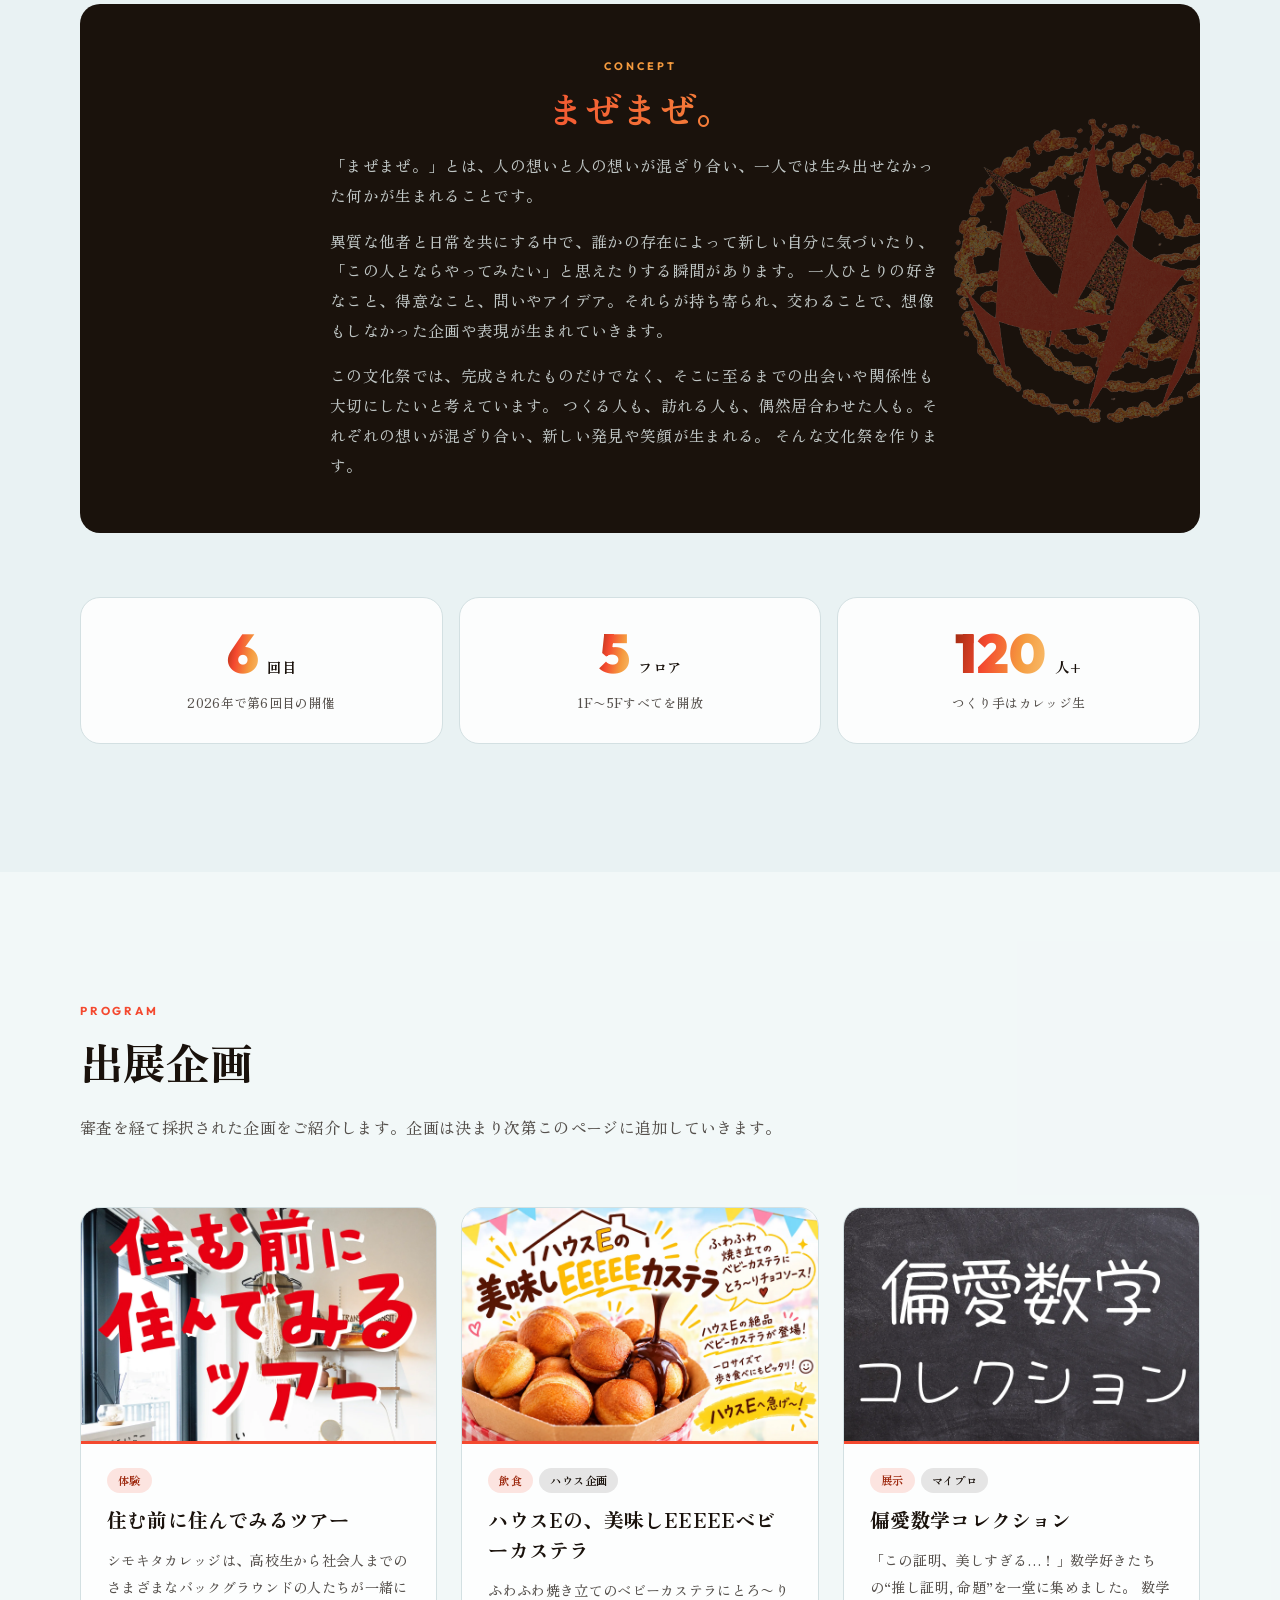
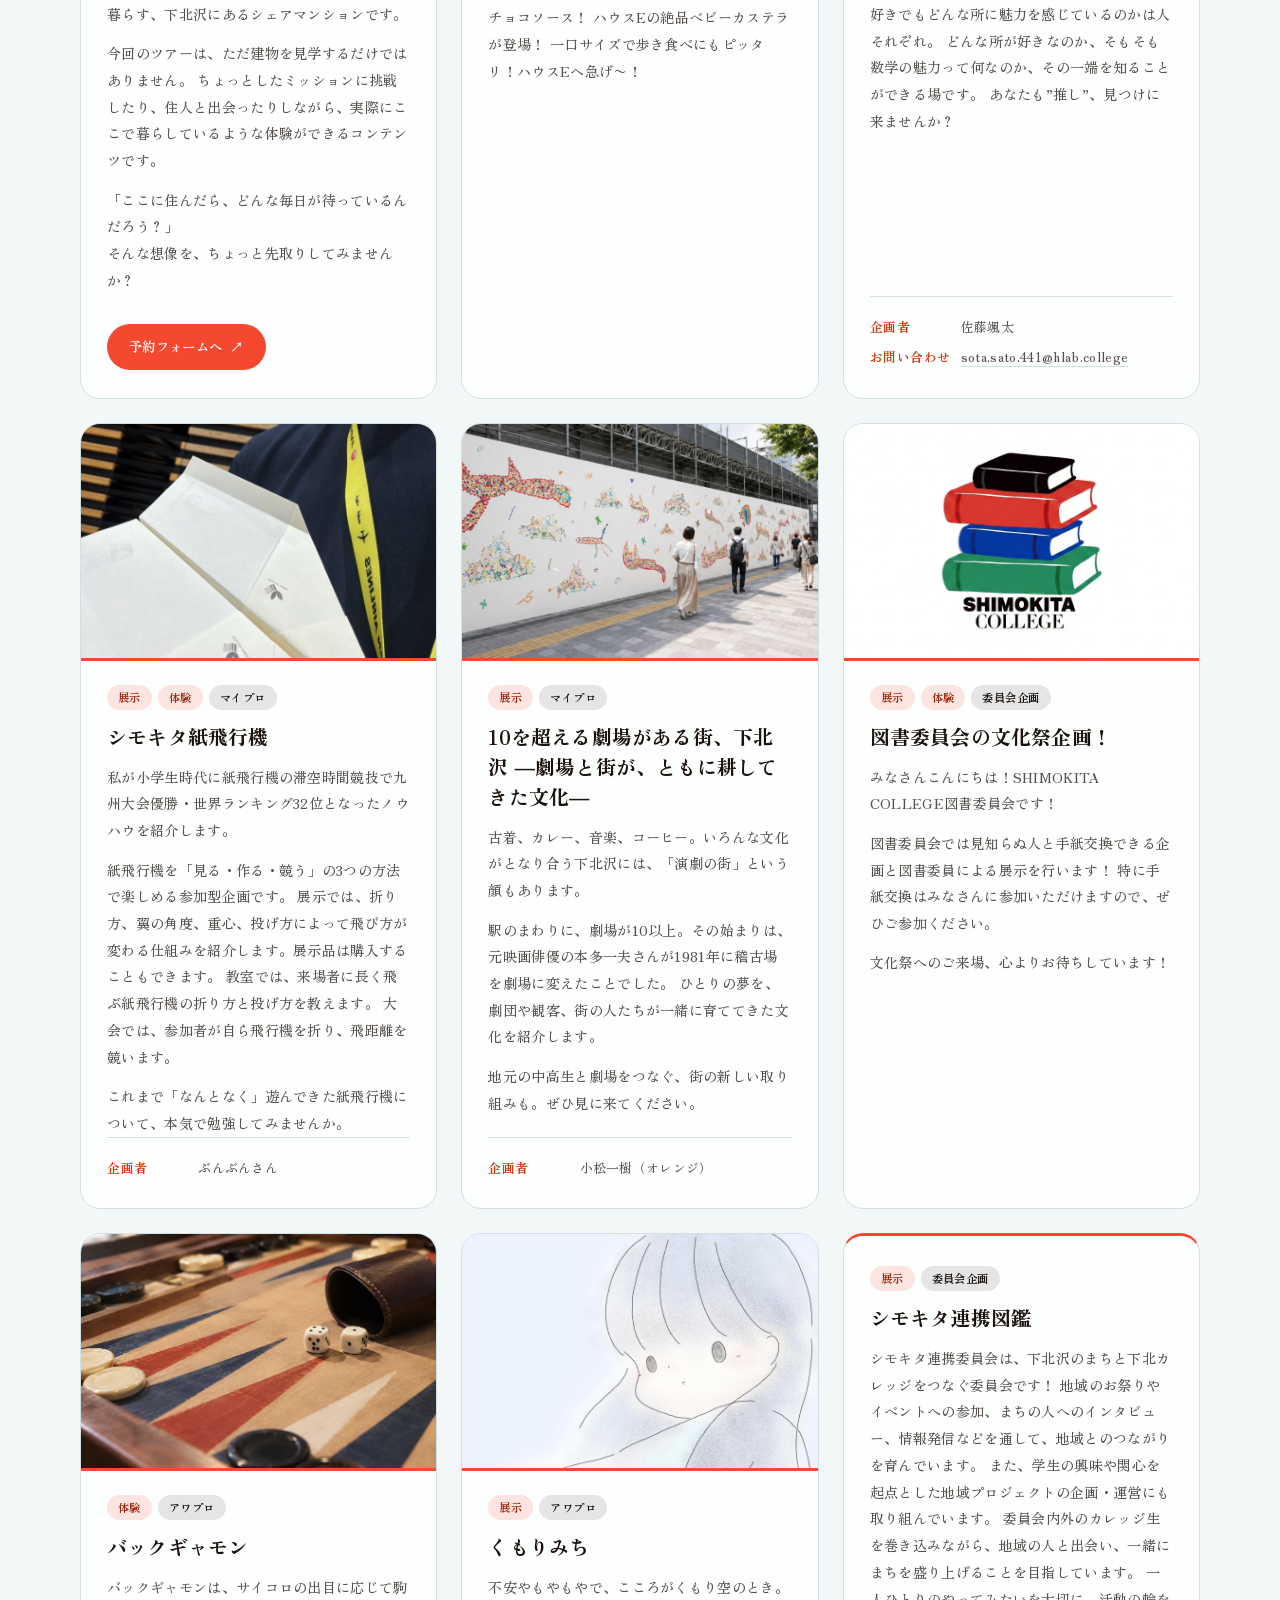
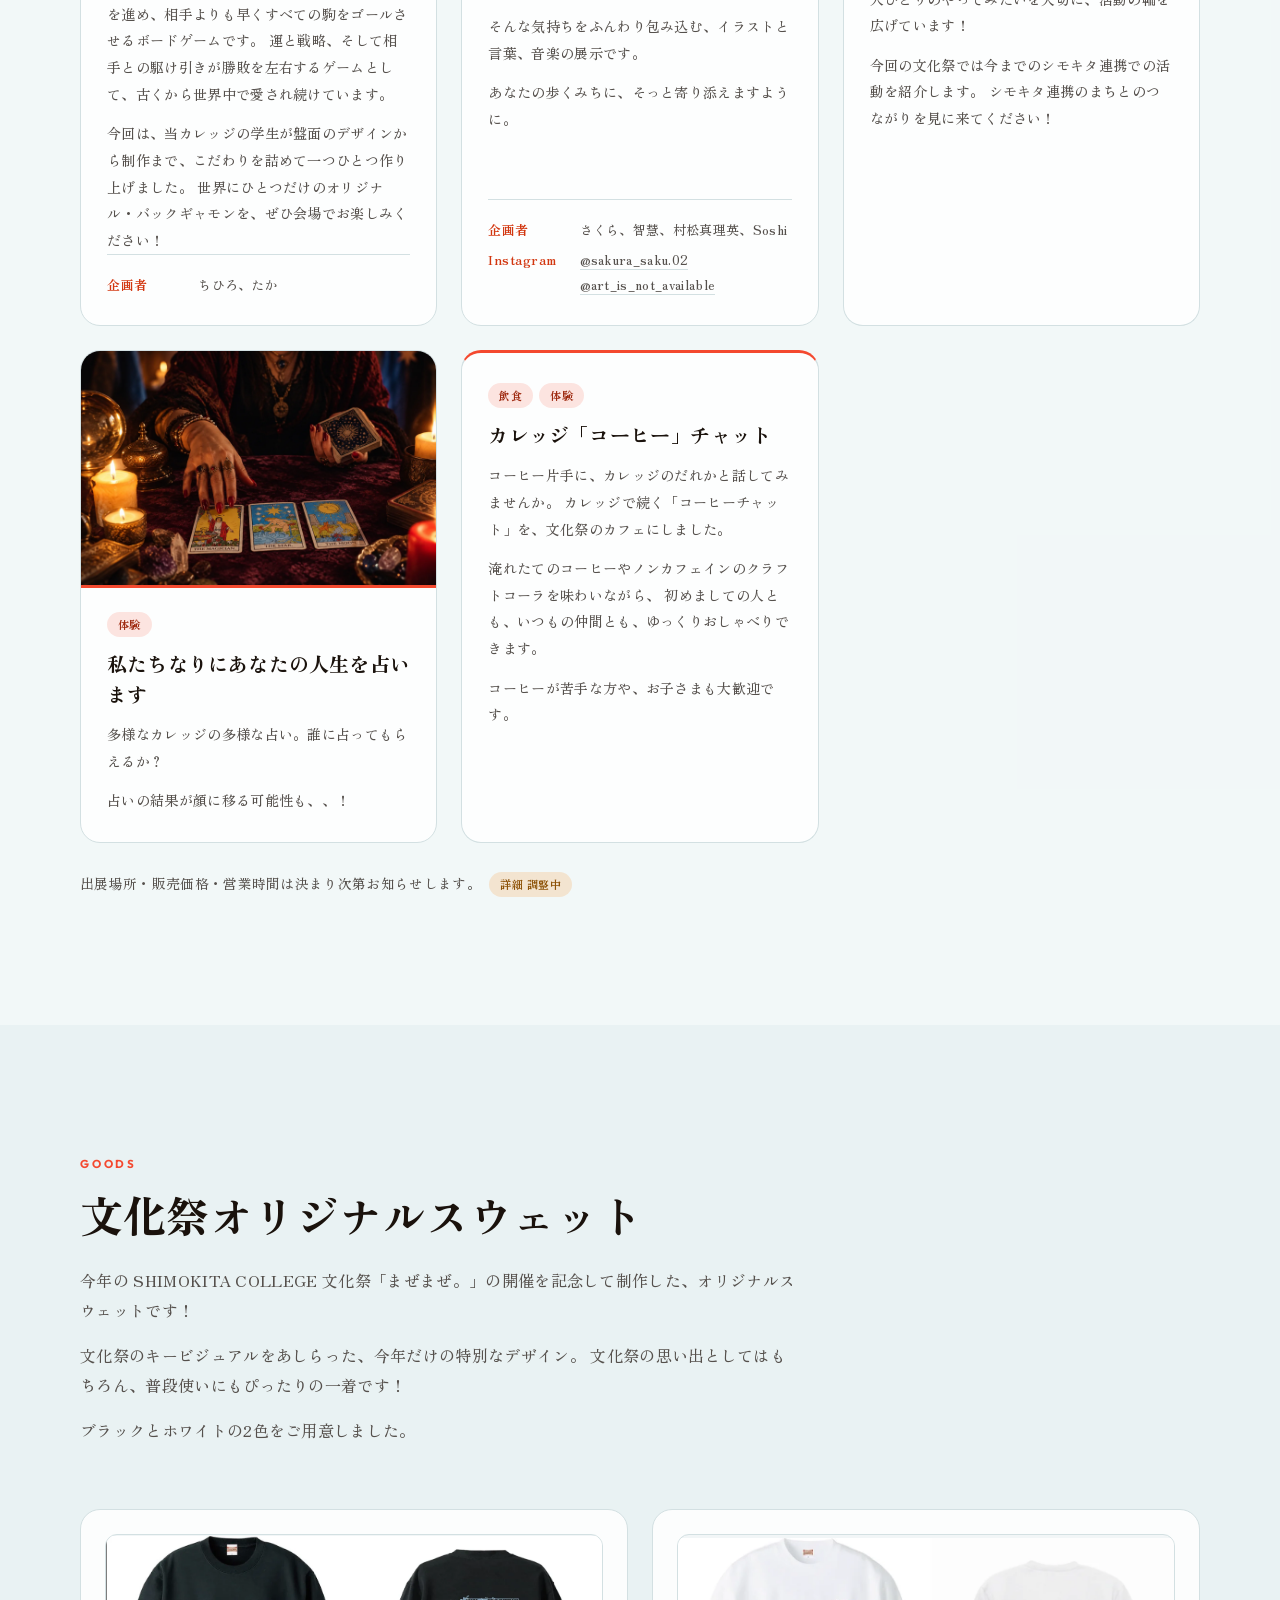
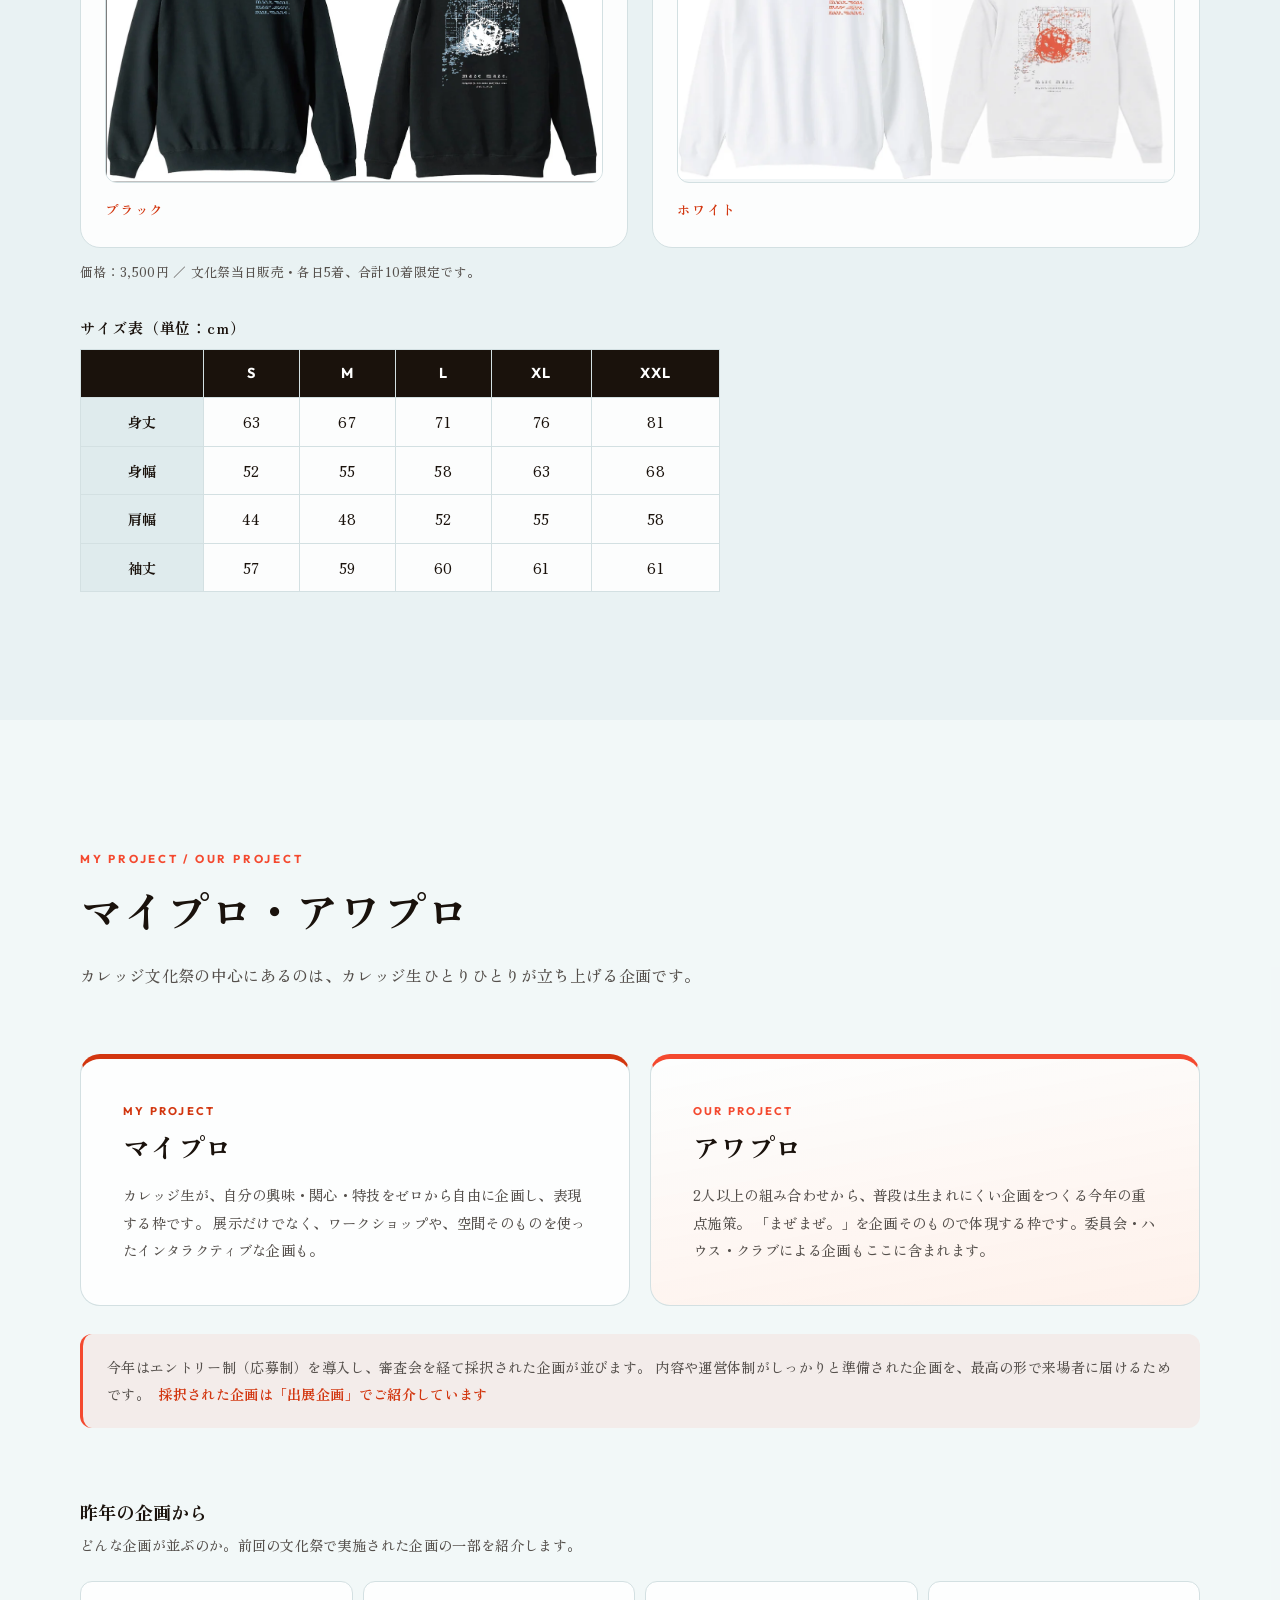
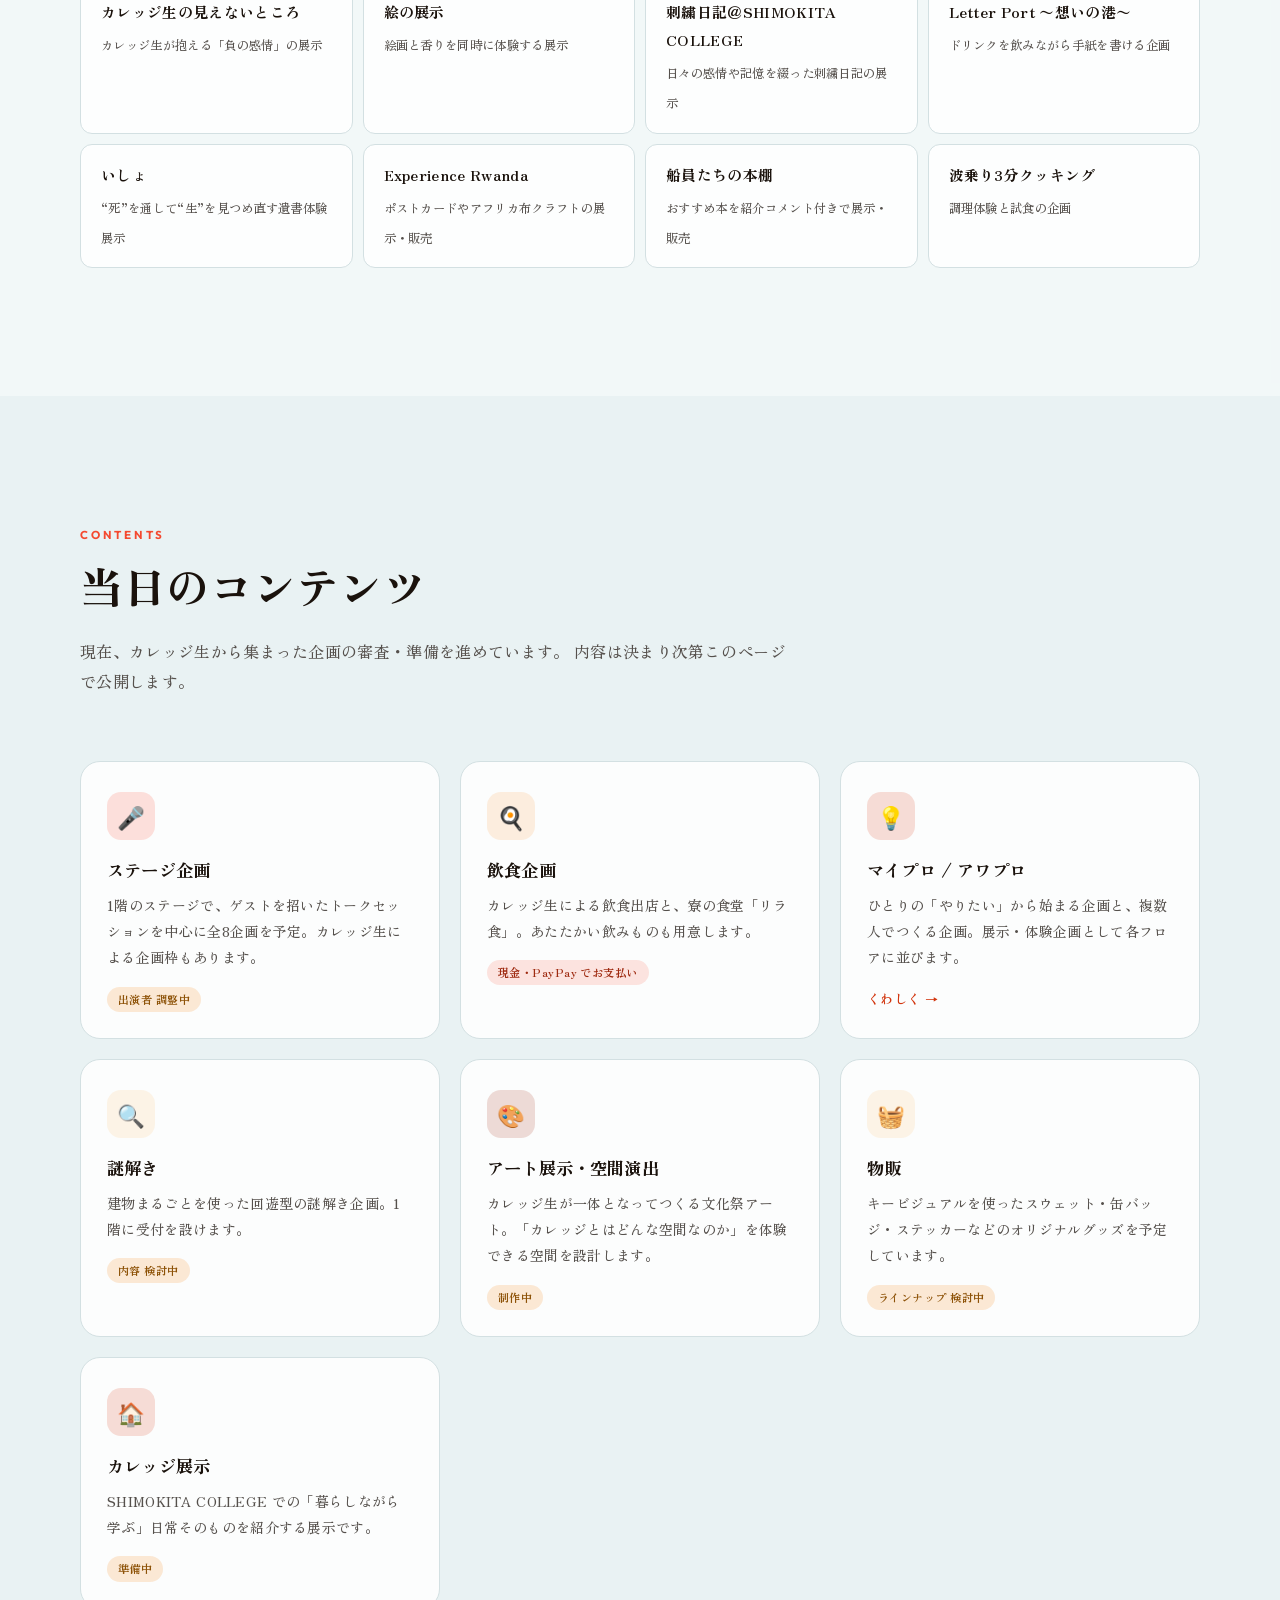
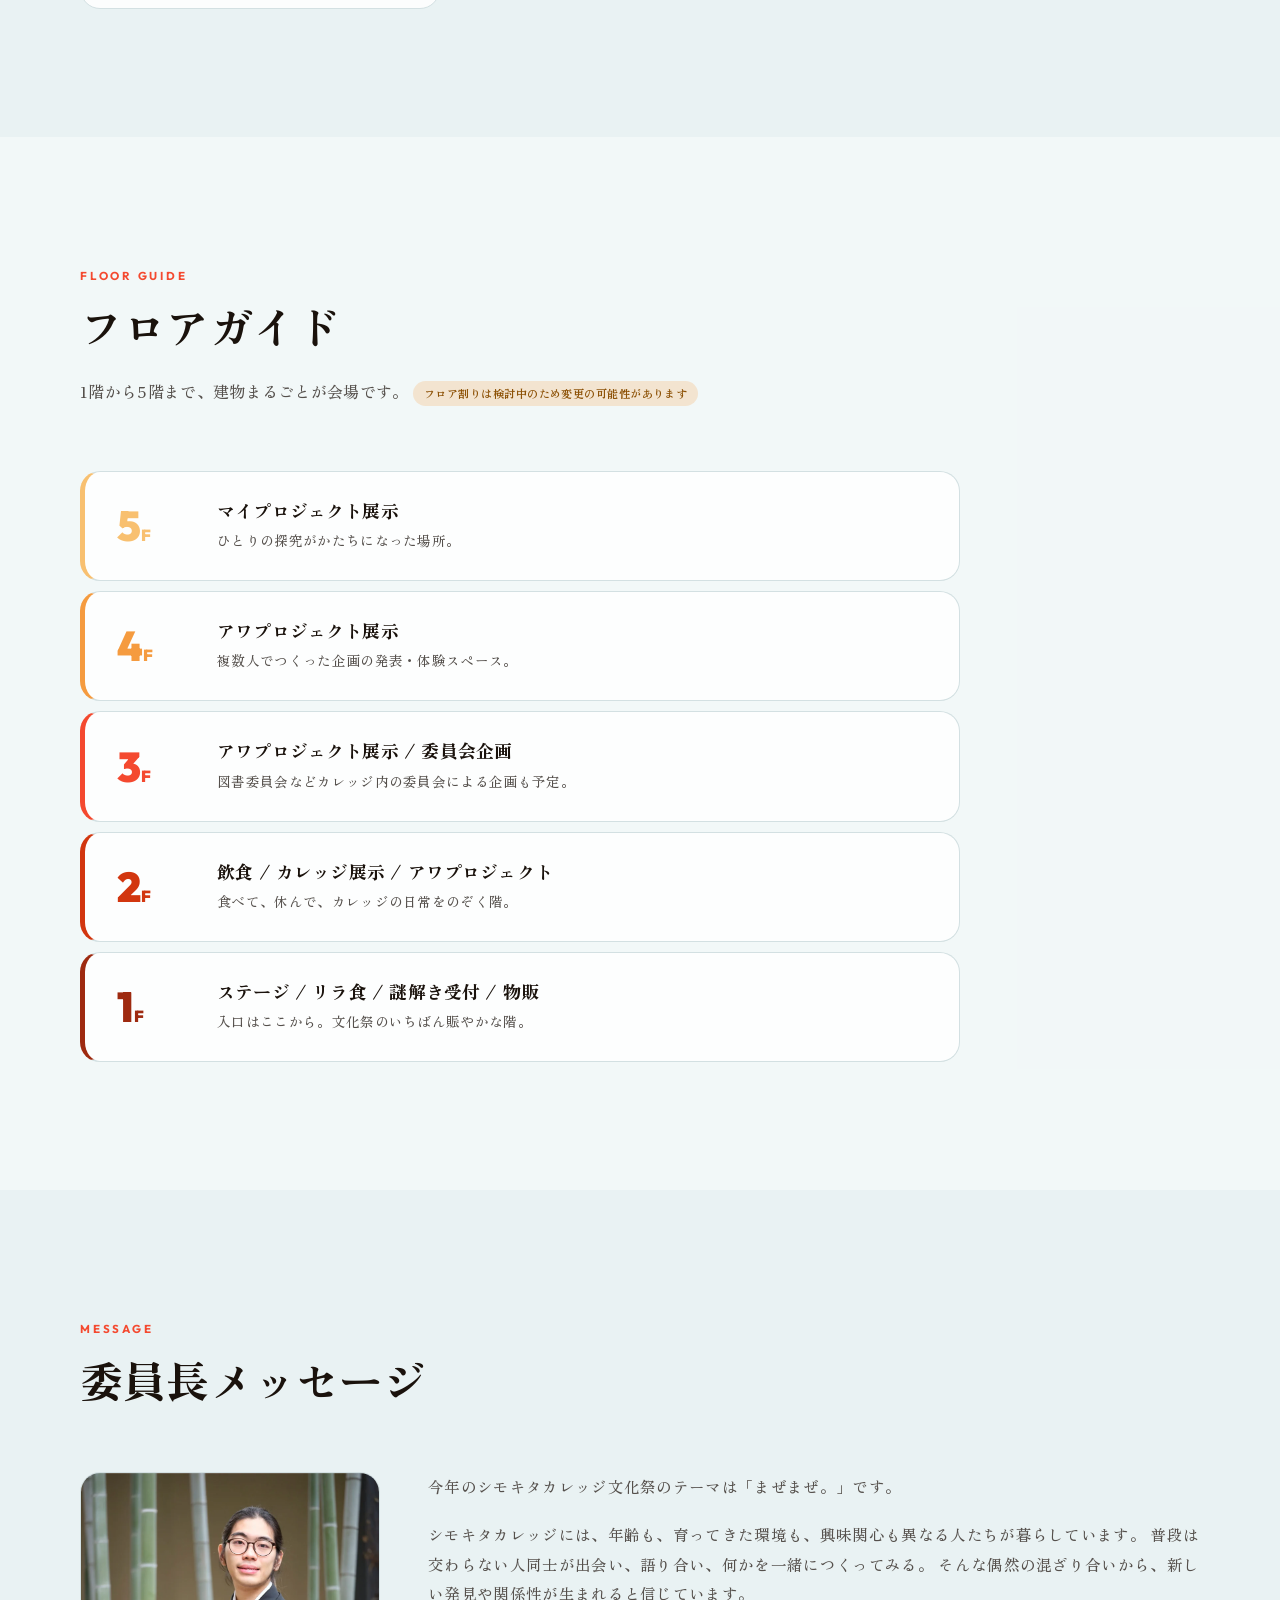
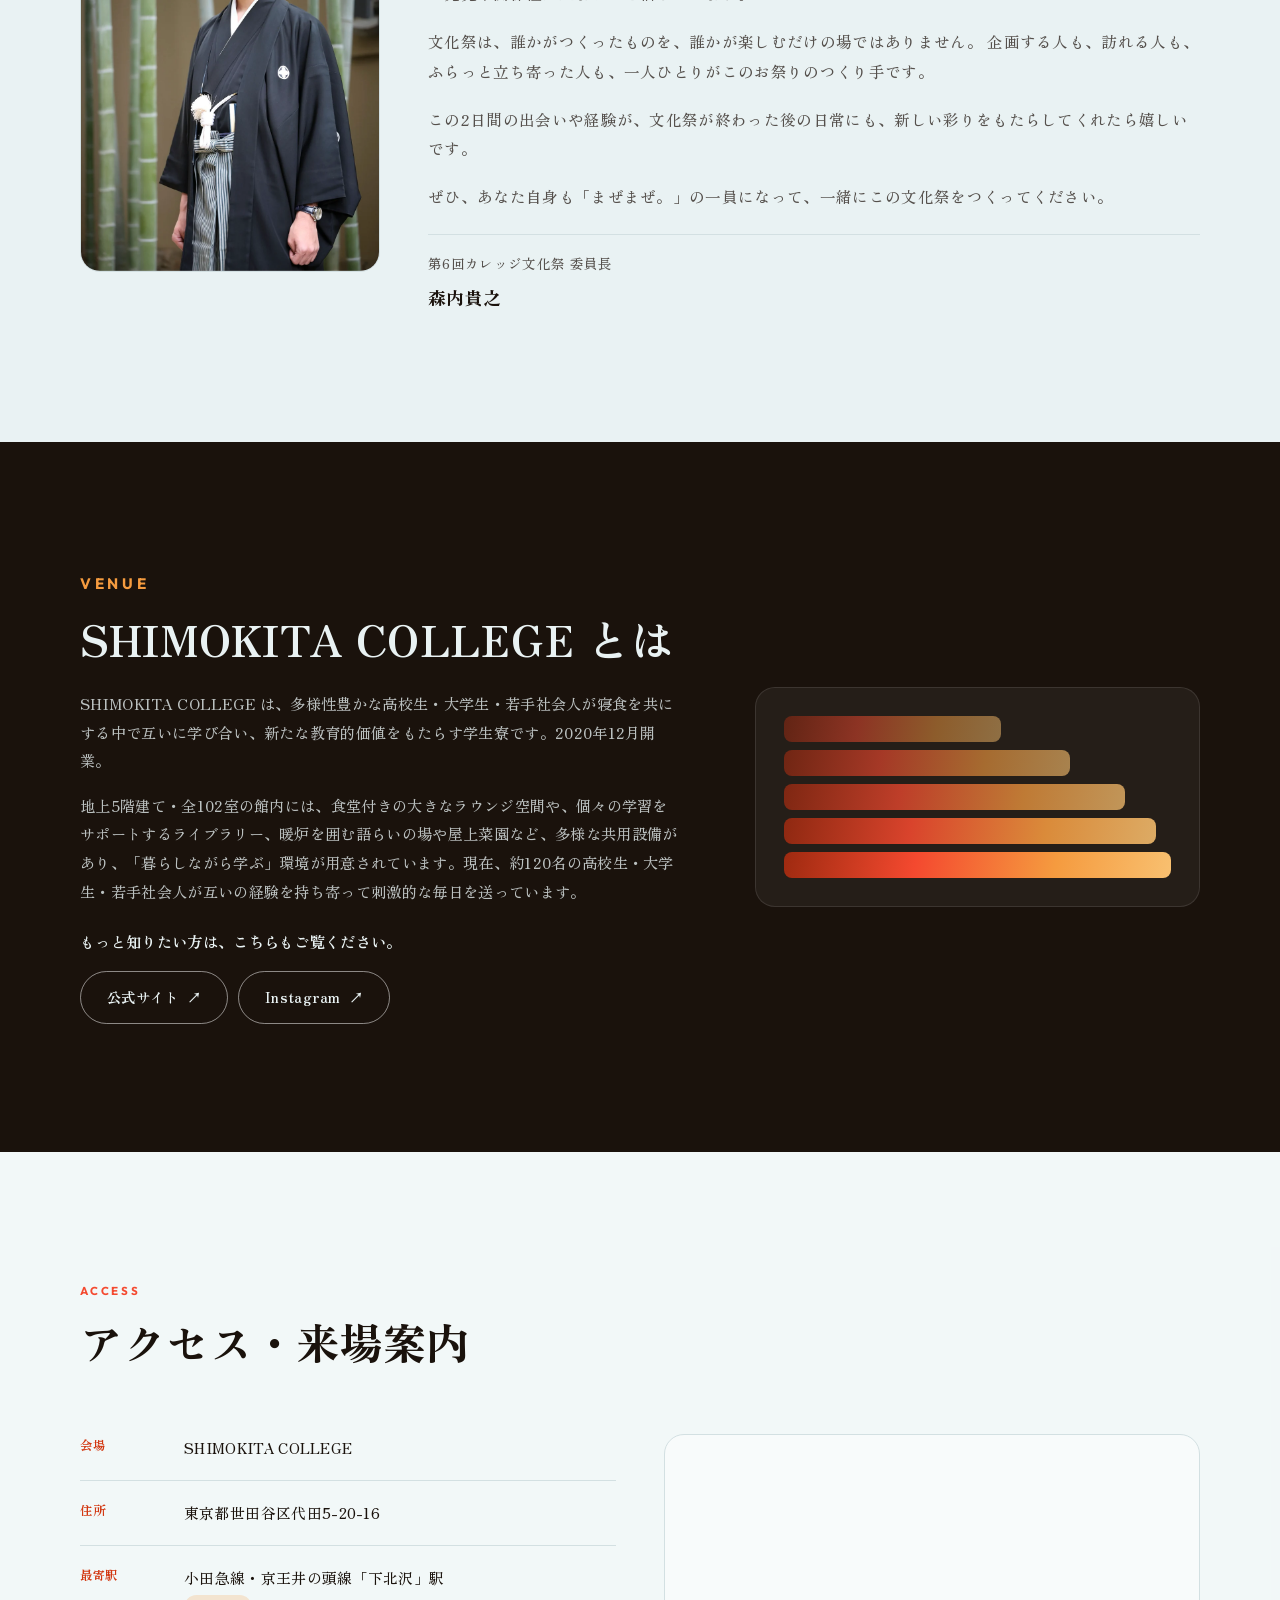
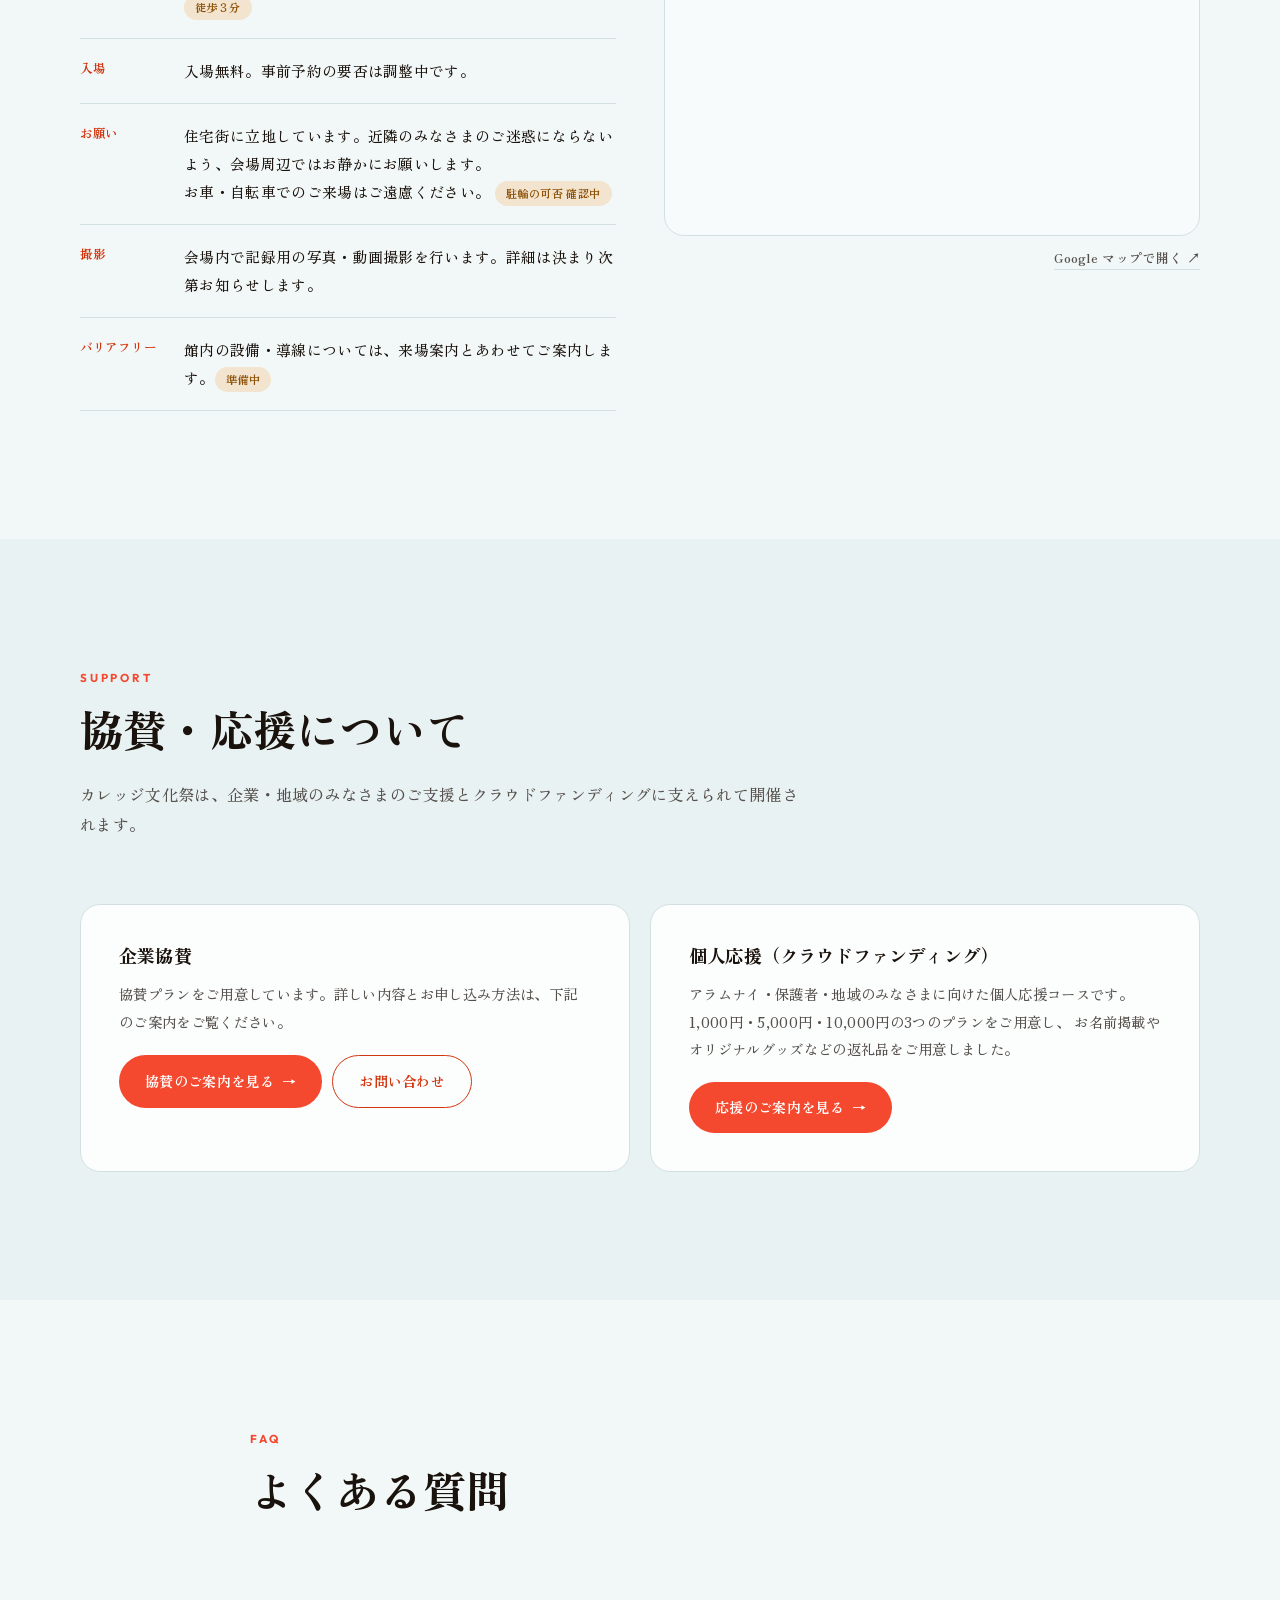
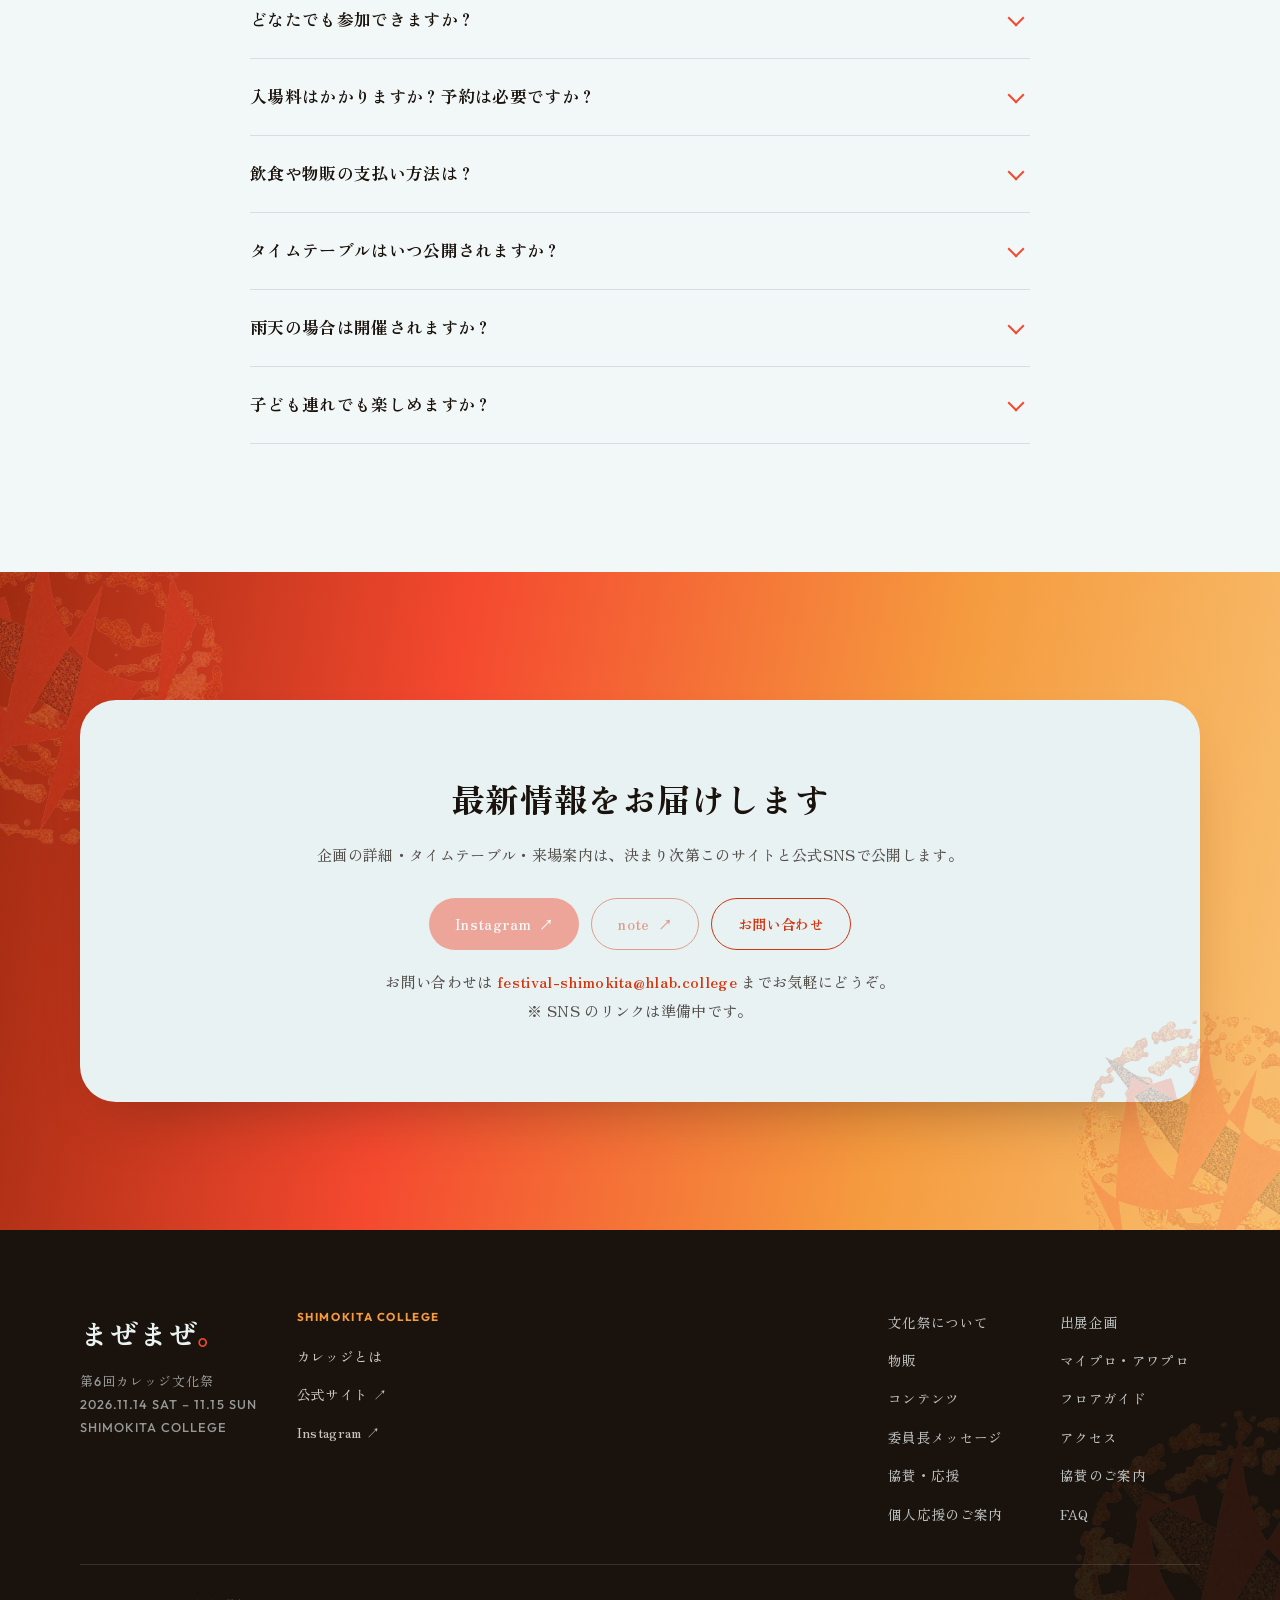
==== commit d3f73f89: "出展企画の掲載順を変更: 住む前に住んでみるツアーを一番上に移動" ====
--- a/index.html
+++ b/index.html
@@ -235,6 +235,38 @@
 
       <article class="exhibit reveal">
         <div class="exhibit__visual">
+          <img src="assets/img/tour.webp"
+               alt="住む前に住んでみるツアーのポスター。SHIMOKITA COLLEGE の居室に、赤い大きな文字で企画名が重ねられている。"
+               width="1500" height="1000" loading="lazy" decoding="async">
+        </div>
+        <div class="exhibit__body">
+          <p class="exhibit__tags">
+            <span class="tag">体験</span>
+          </p>
+          <h3 class="exhibit__title">住む前に住んでみるツアー</h3>
+          <p>
+            シモキタカレッジは、高校生から社会人までのさまざまなバックグラウンドの人たちが一緒に暮らす、下北沢にあるシェアマンションです。
+          </p>
+          <p>
+            今回のツアーは、ただ建物を見学するだけではありません。
+            ちょっとしたミッションに挑戦したり、住人と出会ったりしながら、実際にここで暮らしているような体験ができるコンテンツです。
+          </p>
+          <p>
+            「ここに住んだら、どんな毎日が待っているんだろう？」<br>
+            そんな想像を、ちょっと先取りしてみませんか？
+          </p>
+          <p class="exhibit__actions">
+            <a class="btn btn--primary"
+               href="https://docs.google.com/forms/d/e/1FAIpQLSefQ9r_jOmS2Xf33XaVBTqMJ-LJca1OPB-GDoHDDo40kr-xqQ/viewform"
+               target="_blank" rel="noopener">
+              予約フォームへ <span aria-hidden="true">↗</span>
+            </a>
+          </p>
+        </div>
+      </article>
+
+      <article class="exhibit reveal">
+        <div class="exhibit__visual">
           <img src="assets/img/housee.webp"
                alt="ハウスEの、美味しEEEEEベビーカステラ。山盛りのベビーカステラにチョコソースがかかっている。"
                width="1536" height="1024" loading="lazy" decoding="async">
@@ -489,37 +521,6 @@
         </div>
       </article>
 
-      <article class="exhibit reveal">
-        <div class="exhibit__visual">
-          <img src="assets/img/tour.webp"
-               alt="住む前に住んでみるツアーのポスター。SHIMOKITA COLLEGE の居室に、赤い大きな文字で企画名が重ねられている。"
-               width="1500" height="1000" loading="lazy" decoding="async">
-        </div>
-        <div class="exhibit__body">
-          <p class="exhibit__tags">
-            <span class="tag">体験</span>
-          </p>
-          <h3 class="exhibit__title">住む前に住んでみるツアー</h3>
-          <p>
-            シモキタカレッジは、高校生から社会人までのさまざまなバックグラウンドの人たちが一緒に暮らす、下北沢にあるシェアマンションです。
-          </p>
-          <p>
-            今回のツアーは、ただ建物を見学するだけではありません。
-            ちょっとしたミッションに挑戦したり、住人と出会ったりしながら、実際にここで暮らしているような体験ができるコンテンツです。
-          </p>
-          <p>
-            「ここに住んだら、どんな毎日が待っているんだろう？」<br>
-            そんな想像を、ちょっと先取りしてみませんか？
-          </p>
-          <p class="exhibit__actions">
-            <a class="btn btn--primary"
-               href="https://docs.google.com/forms/d/e/1FAIpQLSefQ9r_jOmS2Xf33XaVBTqMJ-LJca1OPB-GDoHDDo40kr-xqQ/viewform"
-               target="_blank" rel="noopener">
-              予約フォームへ <span aria-hidden="true">↗</span>
-            </a>
-          </p>
-        </div>
-      </article>
 
       <!-- 画像が届いたら exhibit--text を外し、.exhibit__visual を足してください -->
       <article class="exhibit exhibit--text reveal">
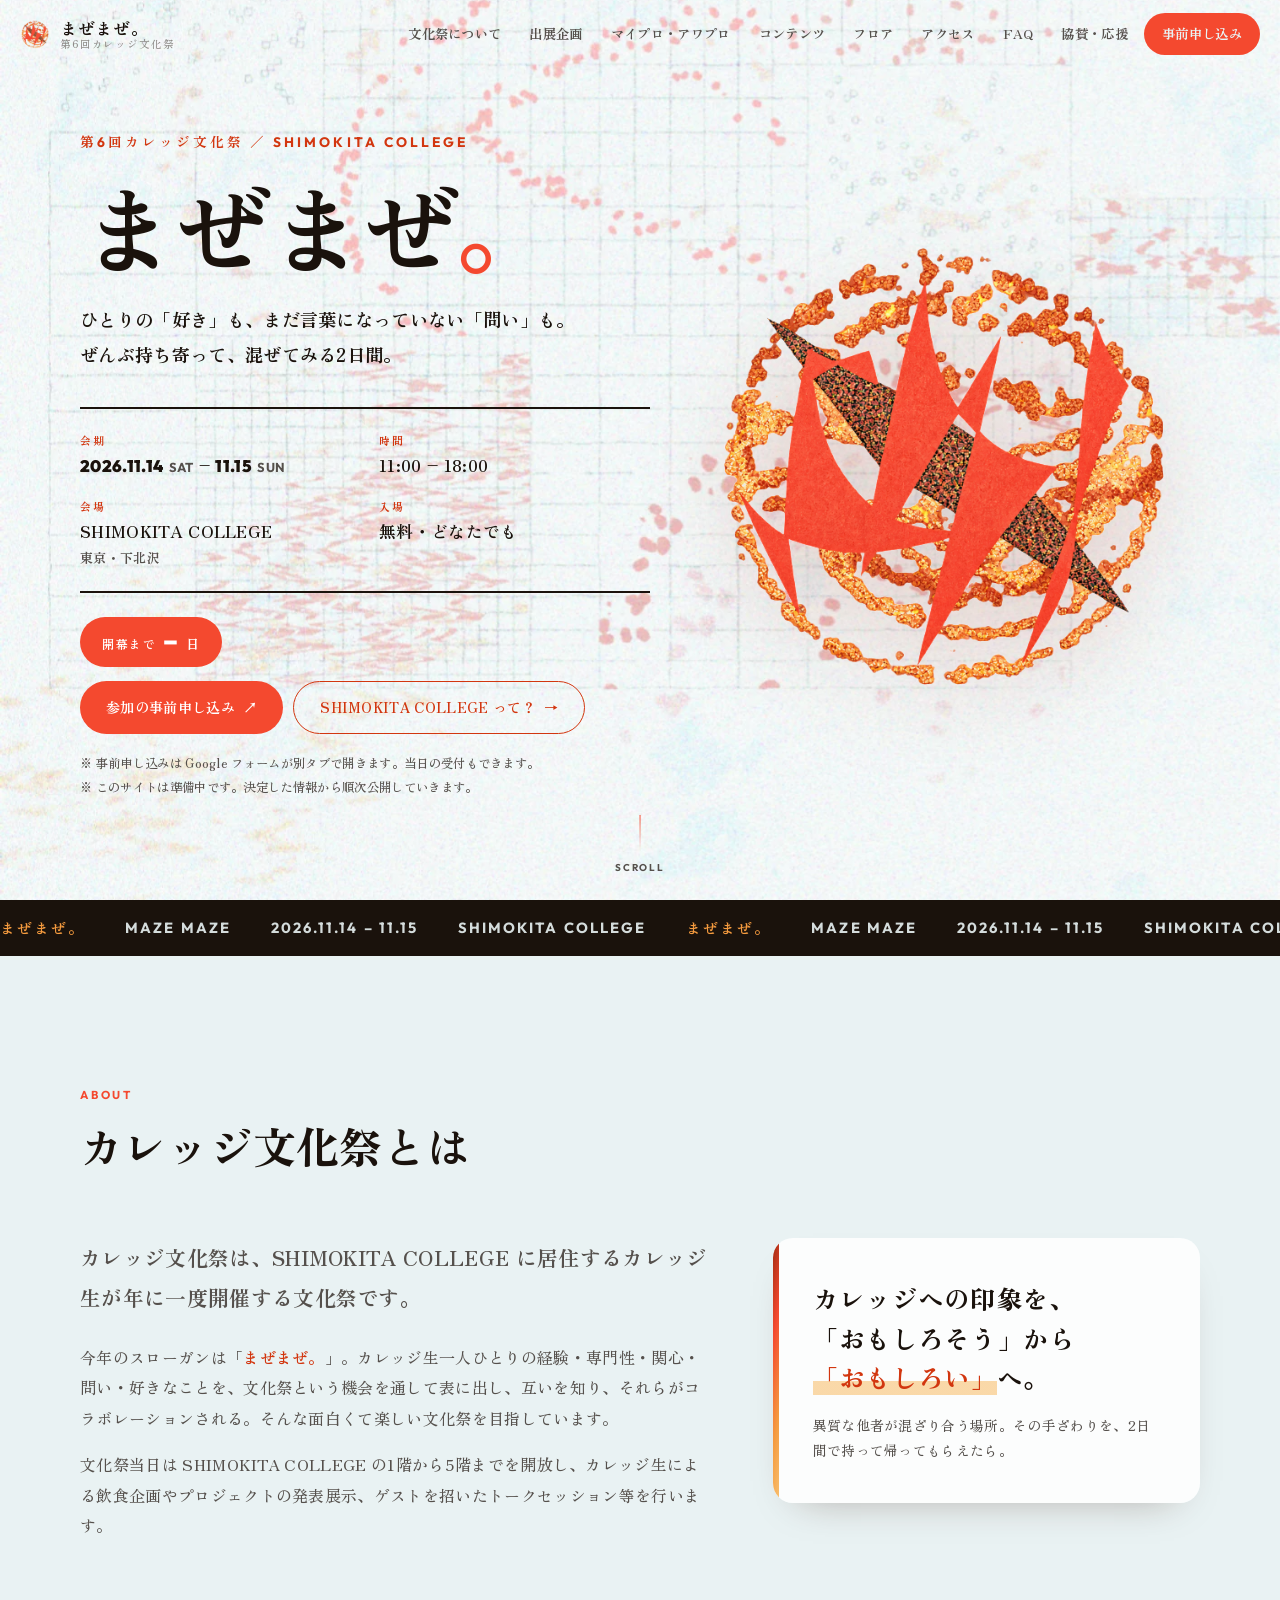
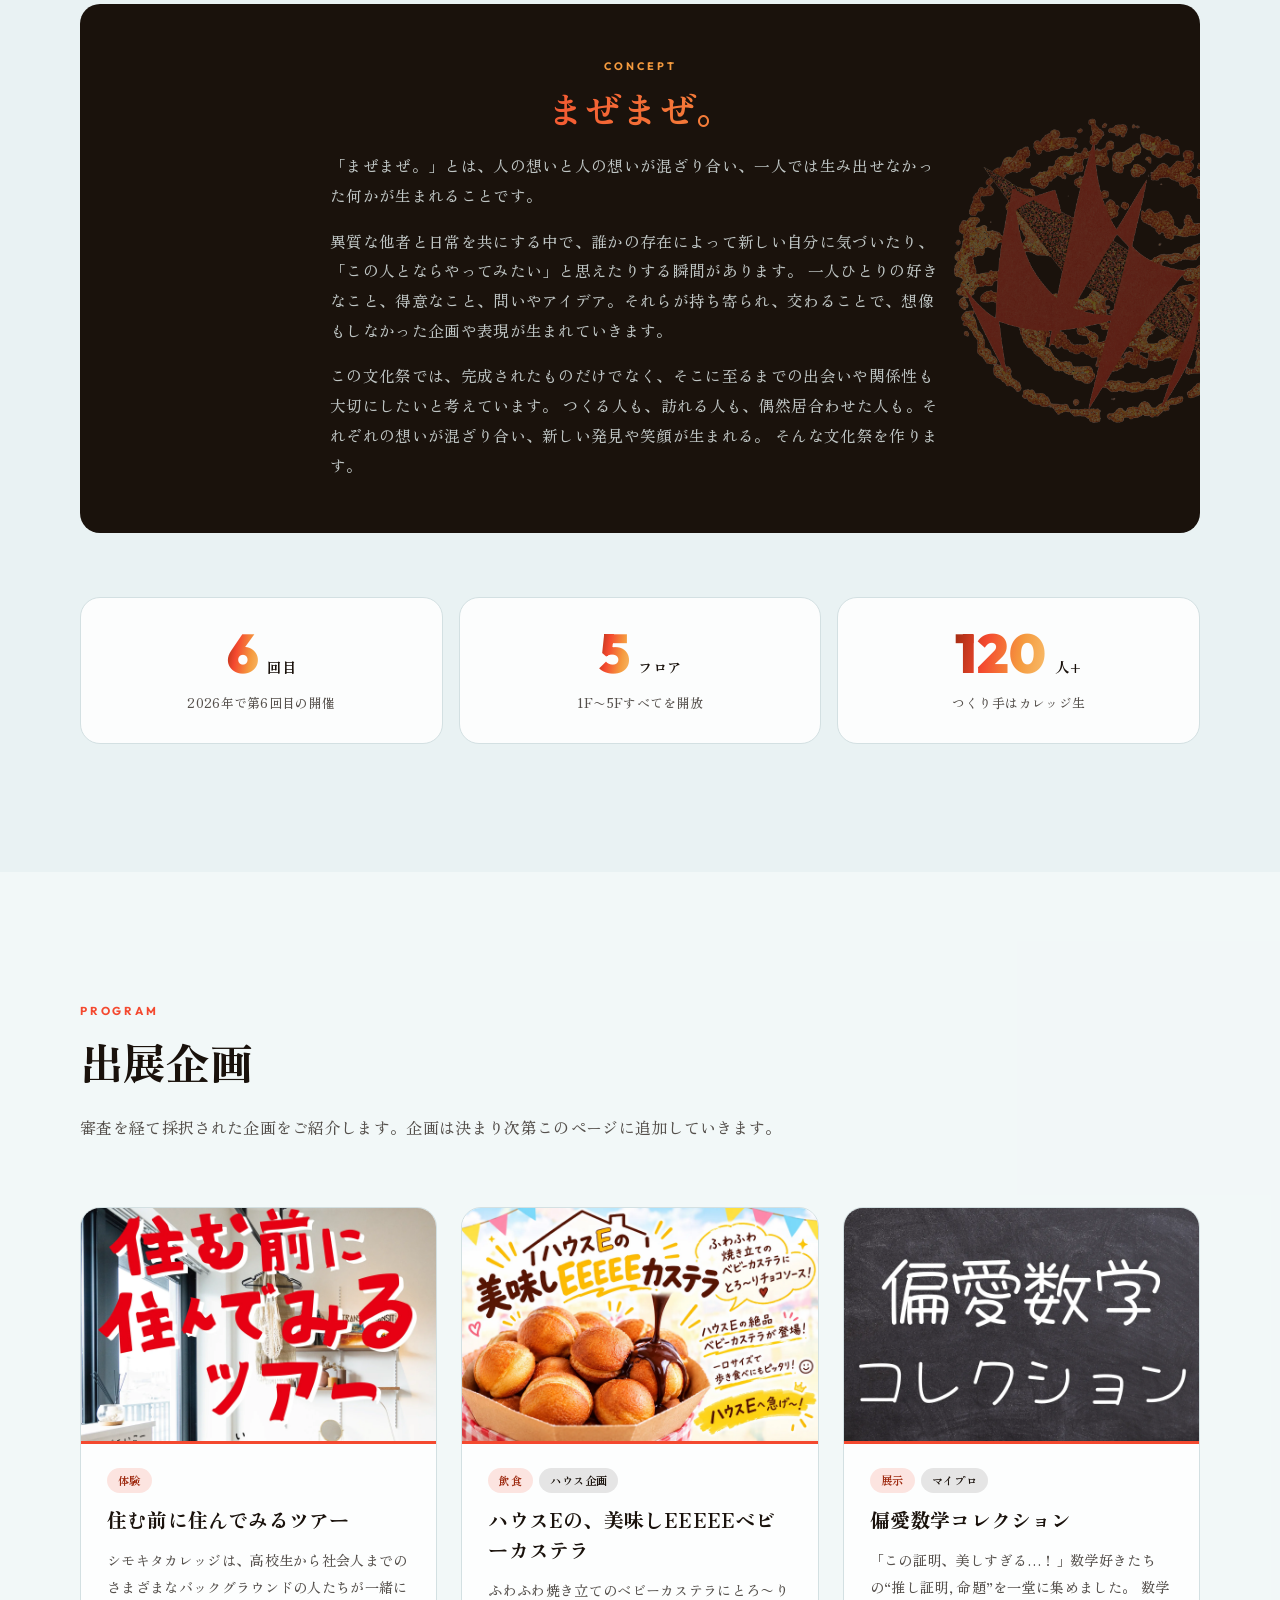
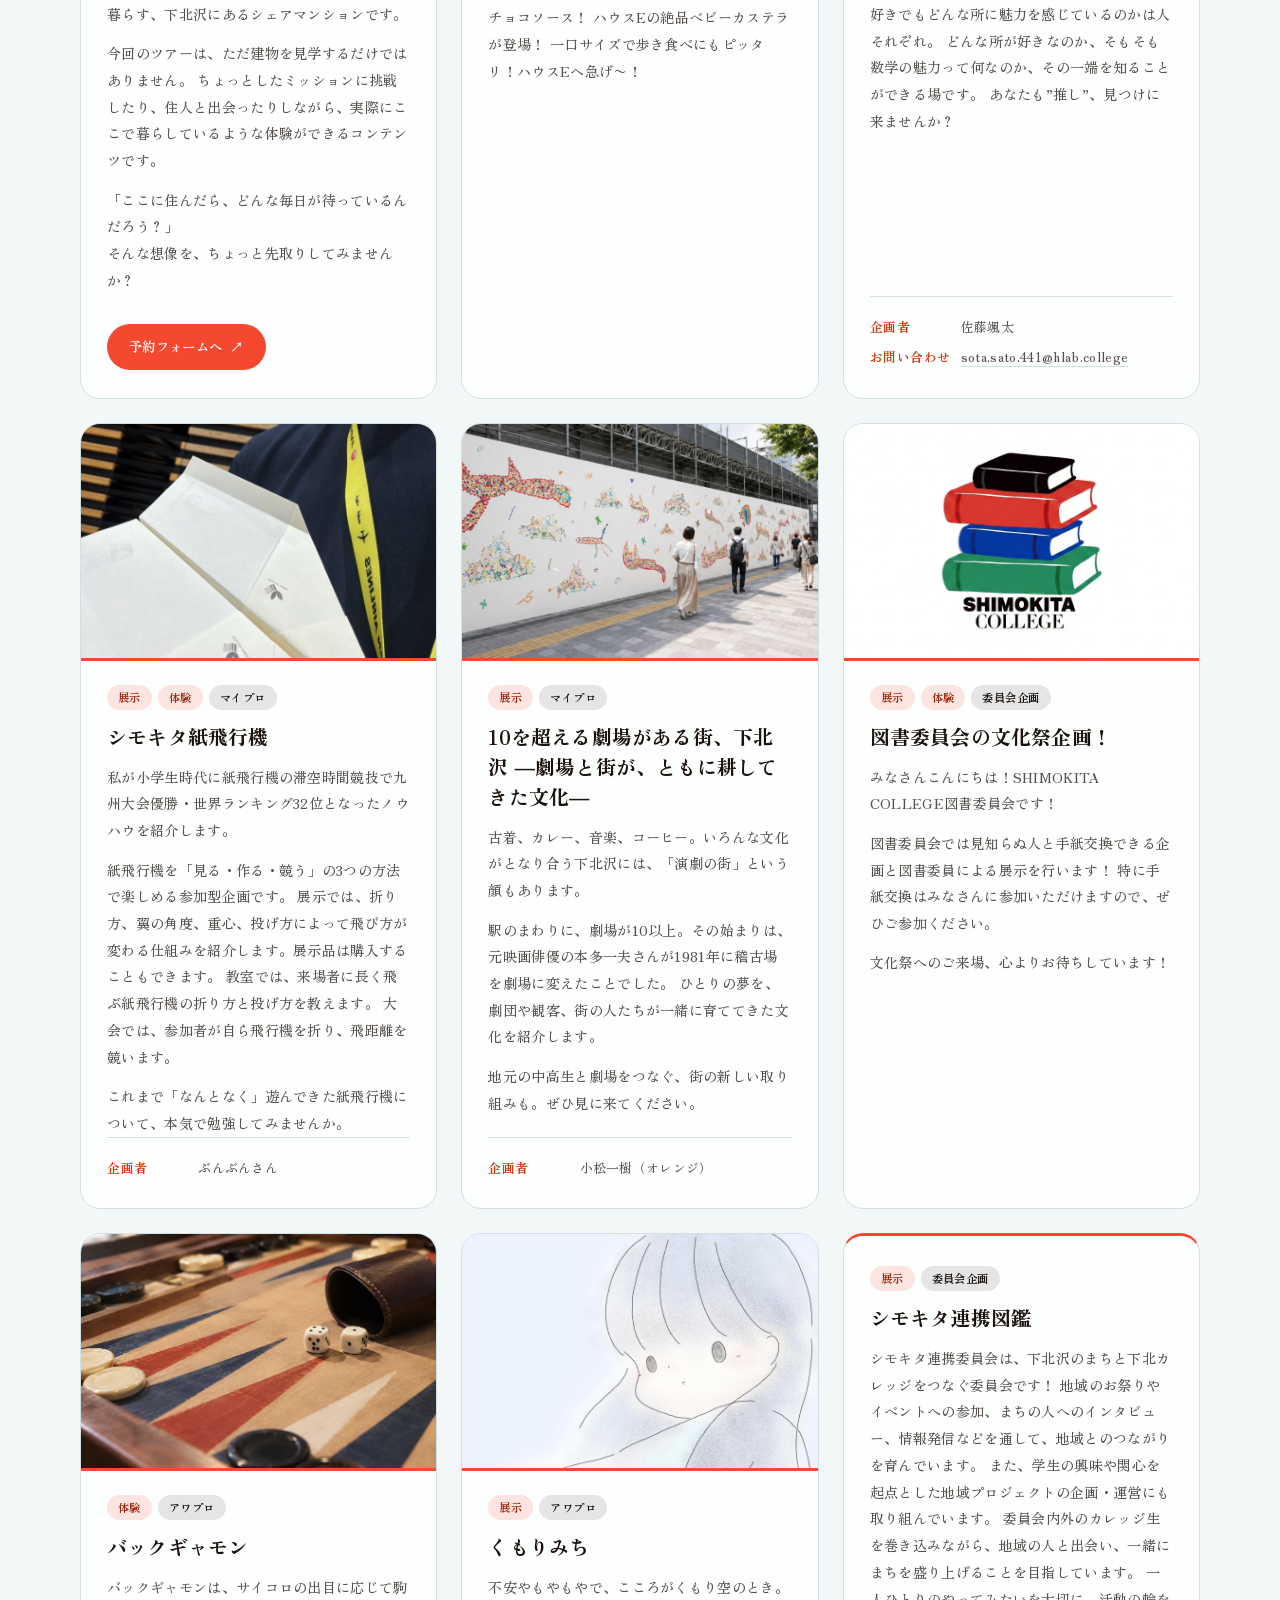
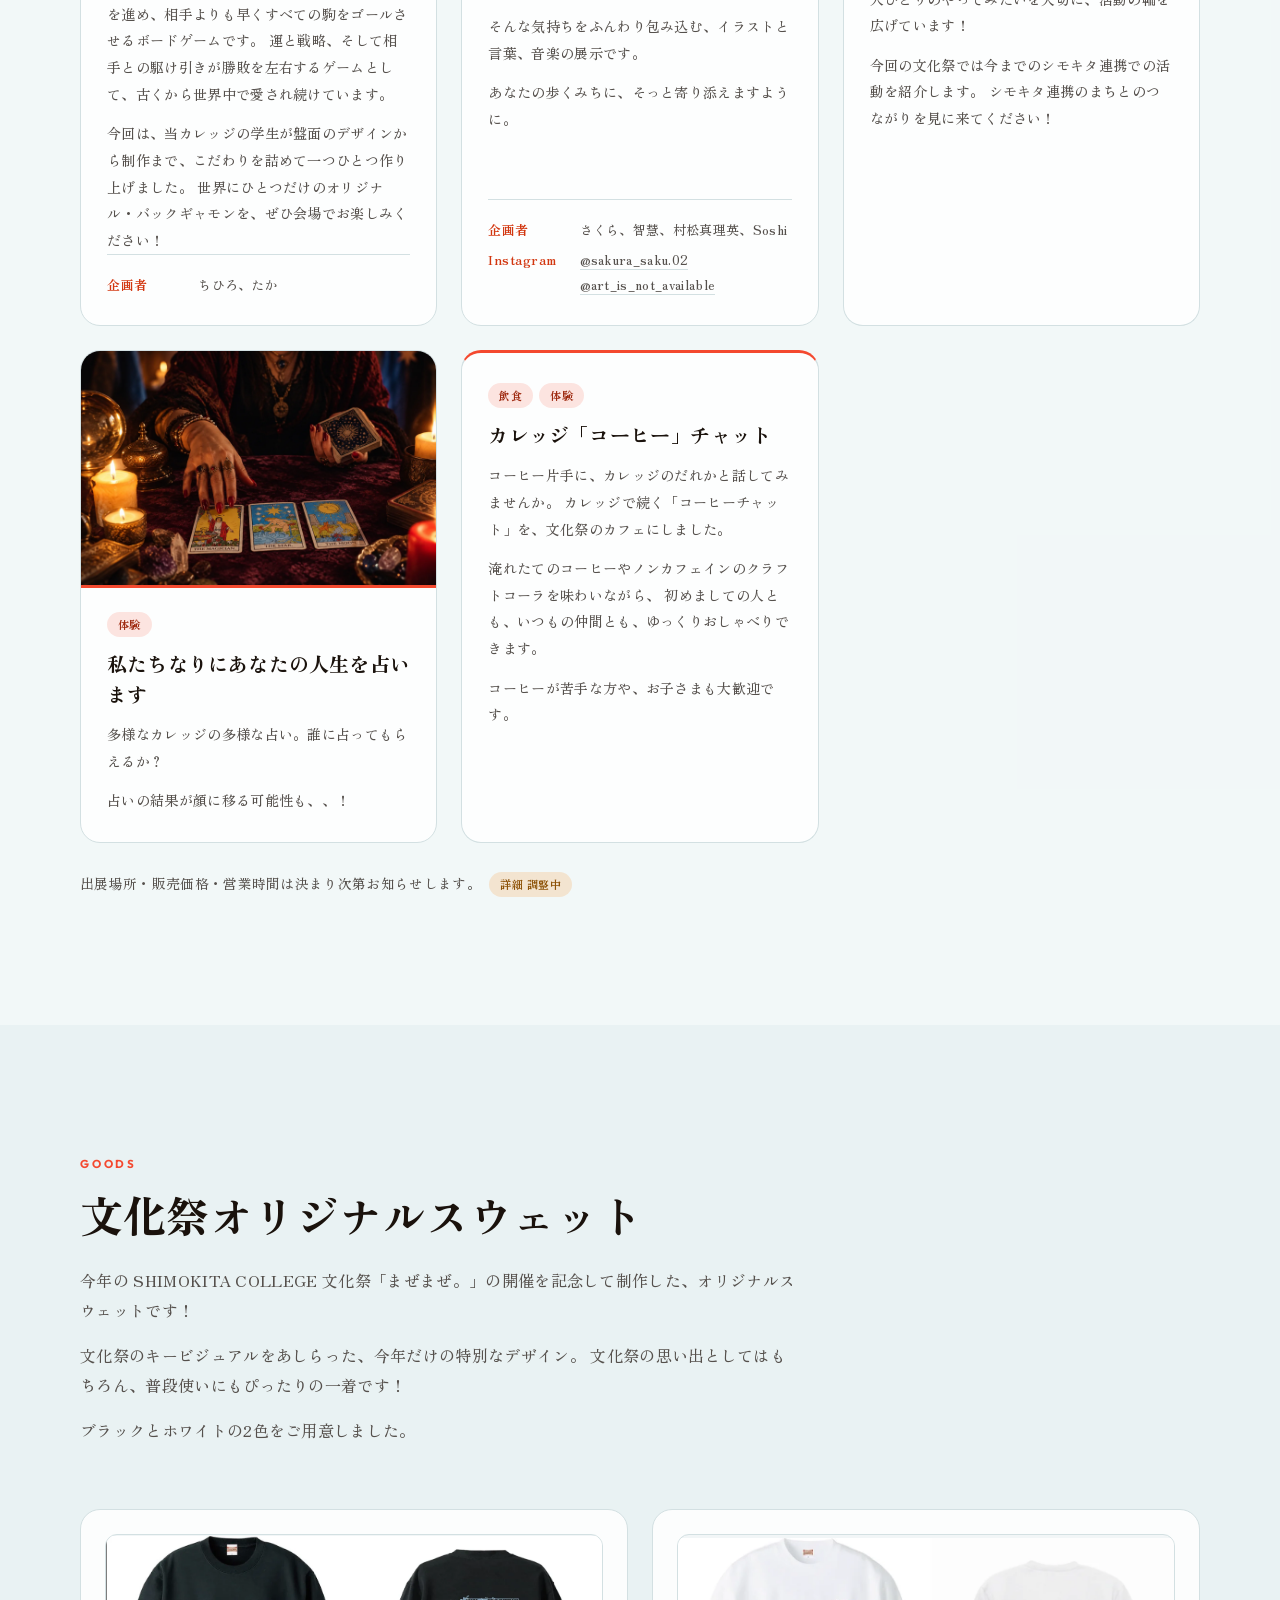
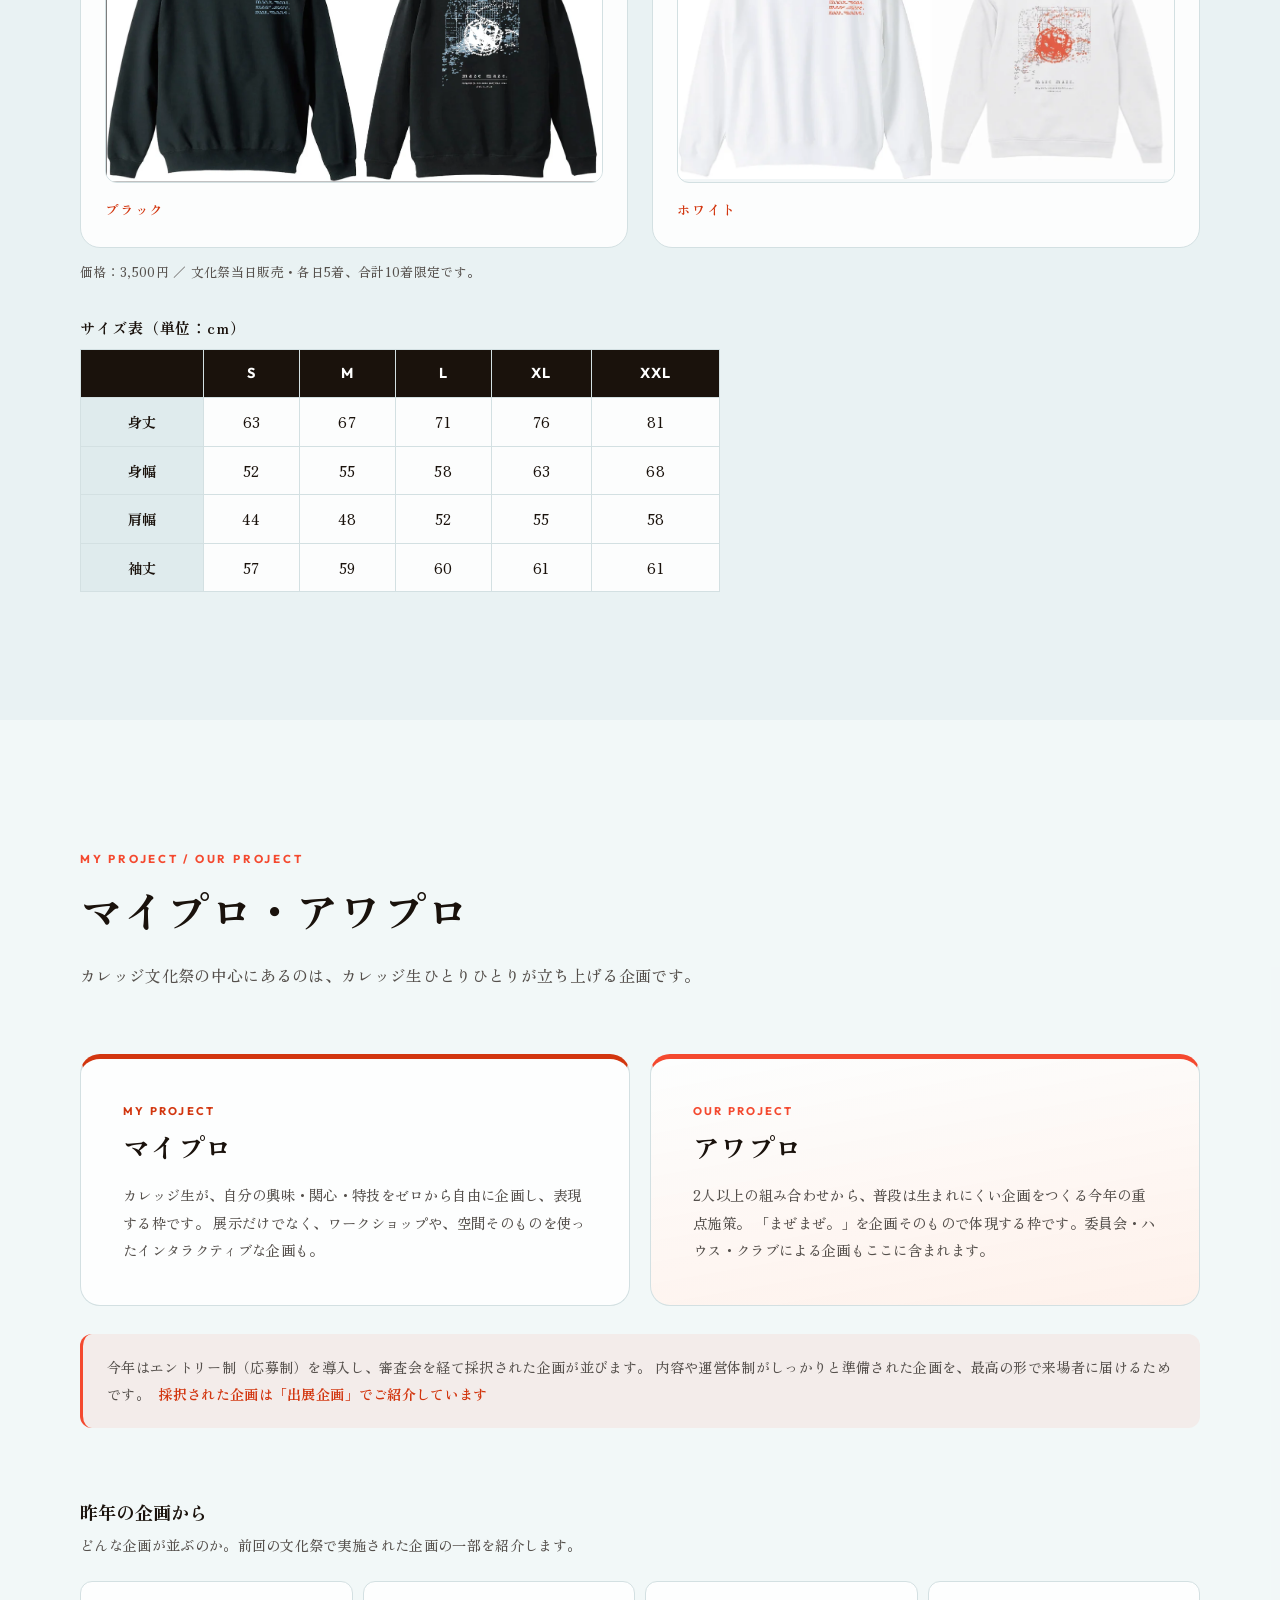
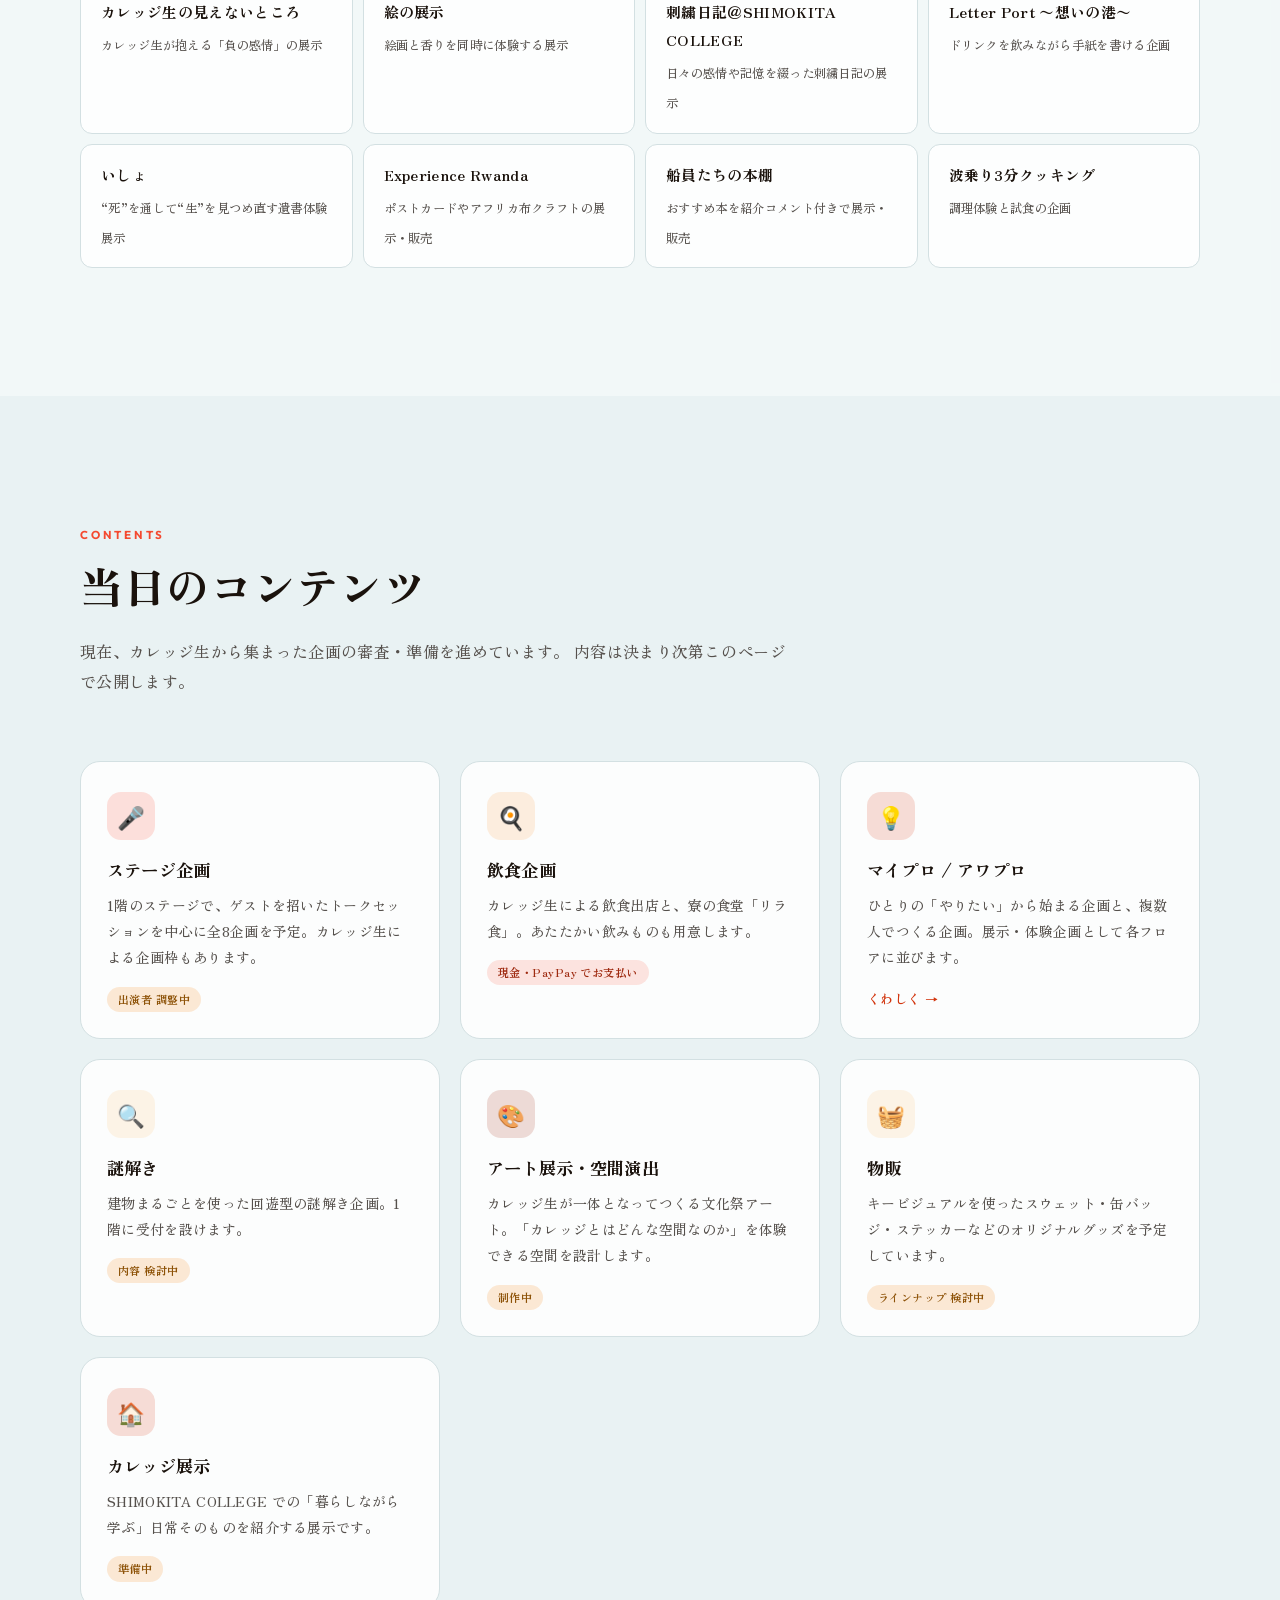
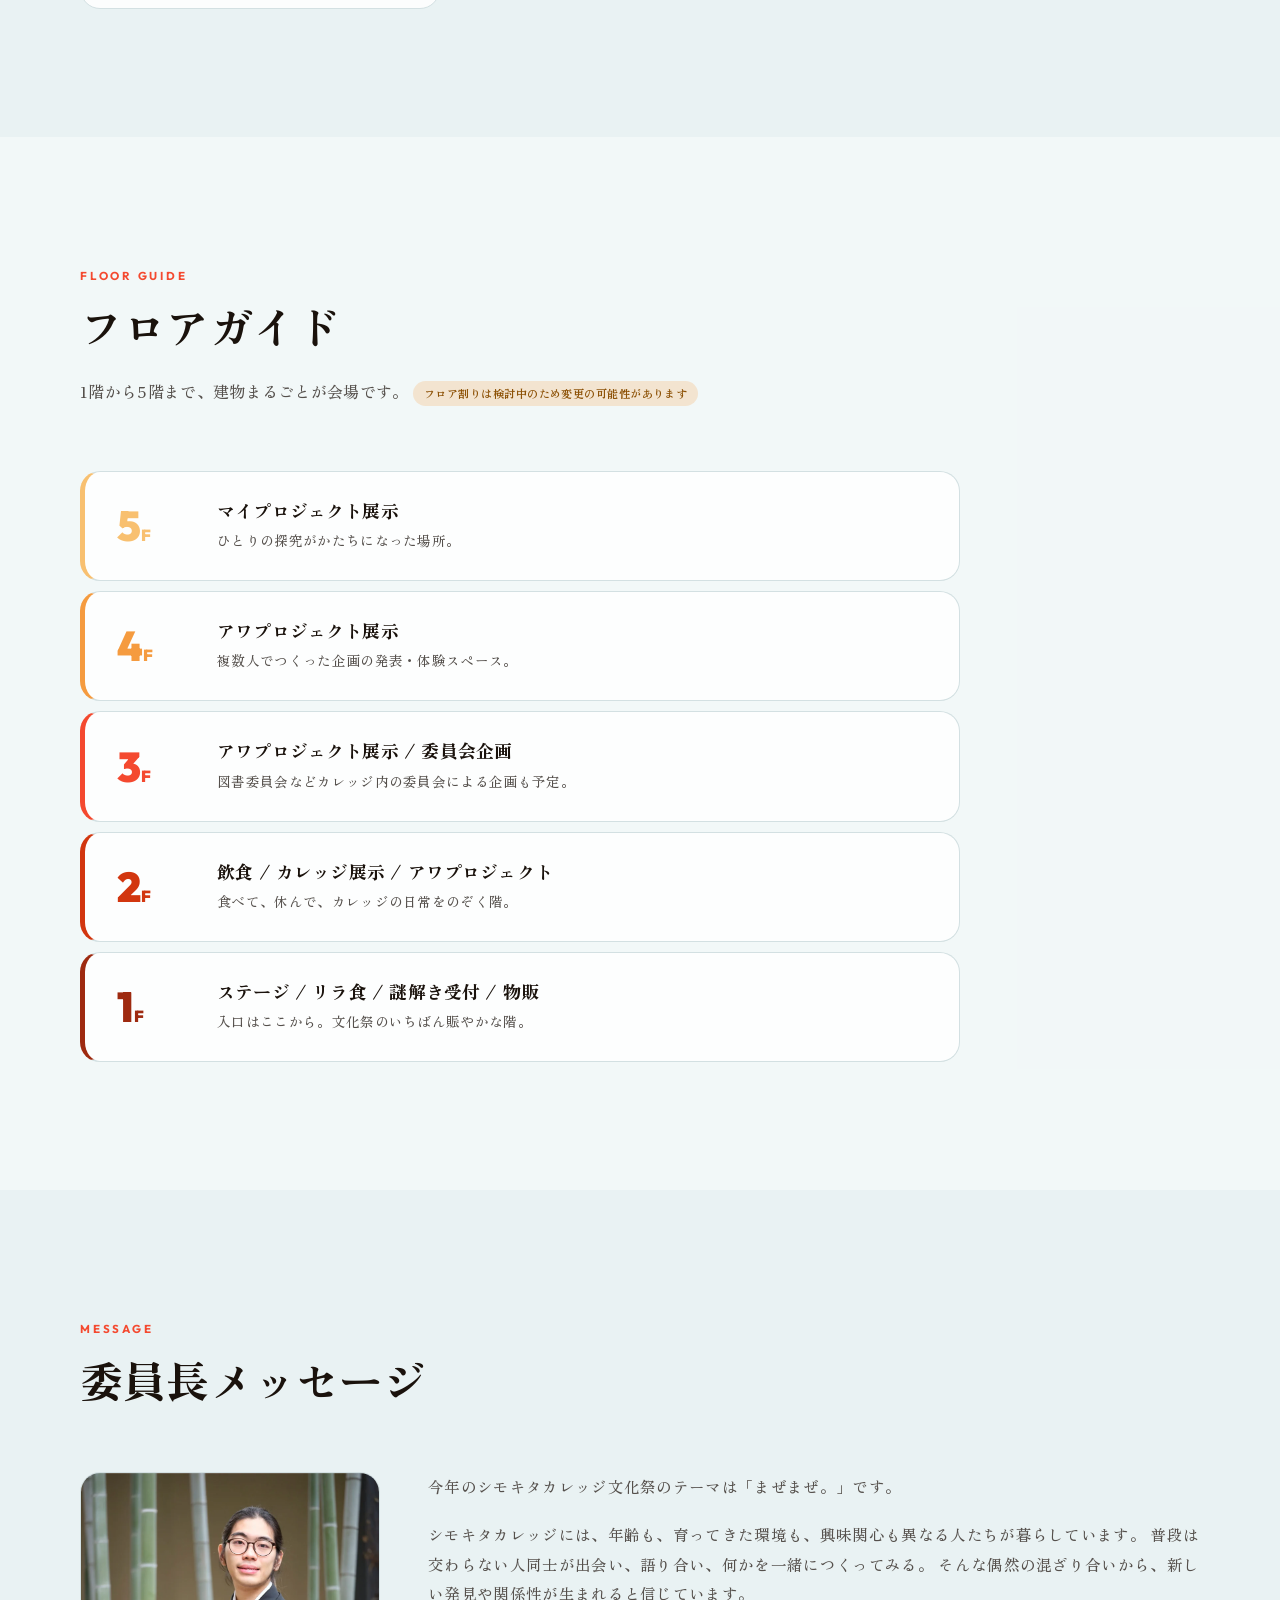
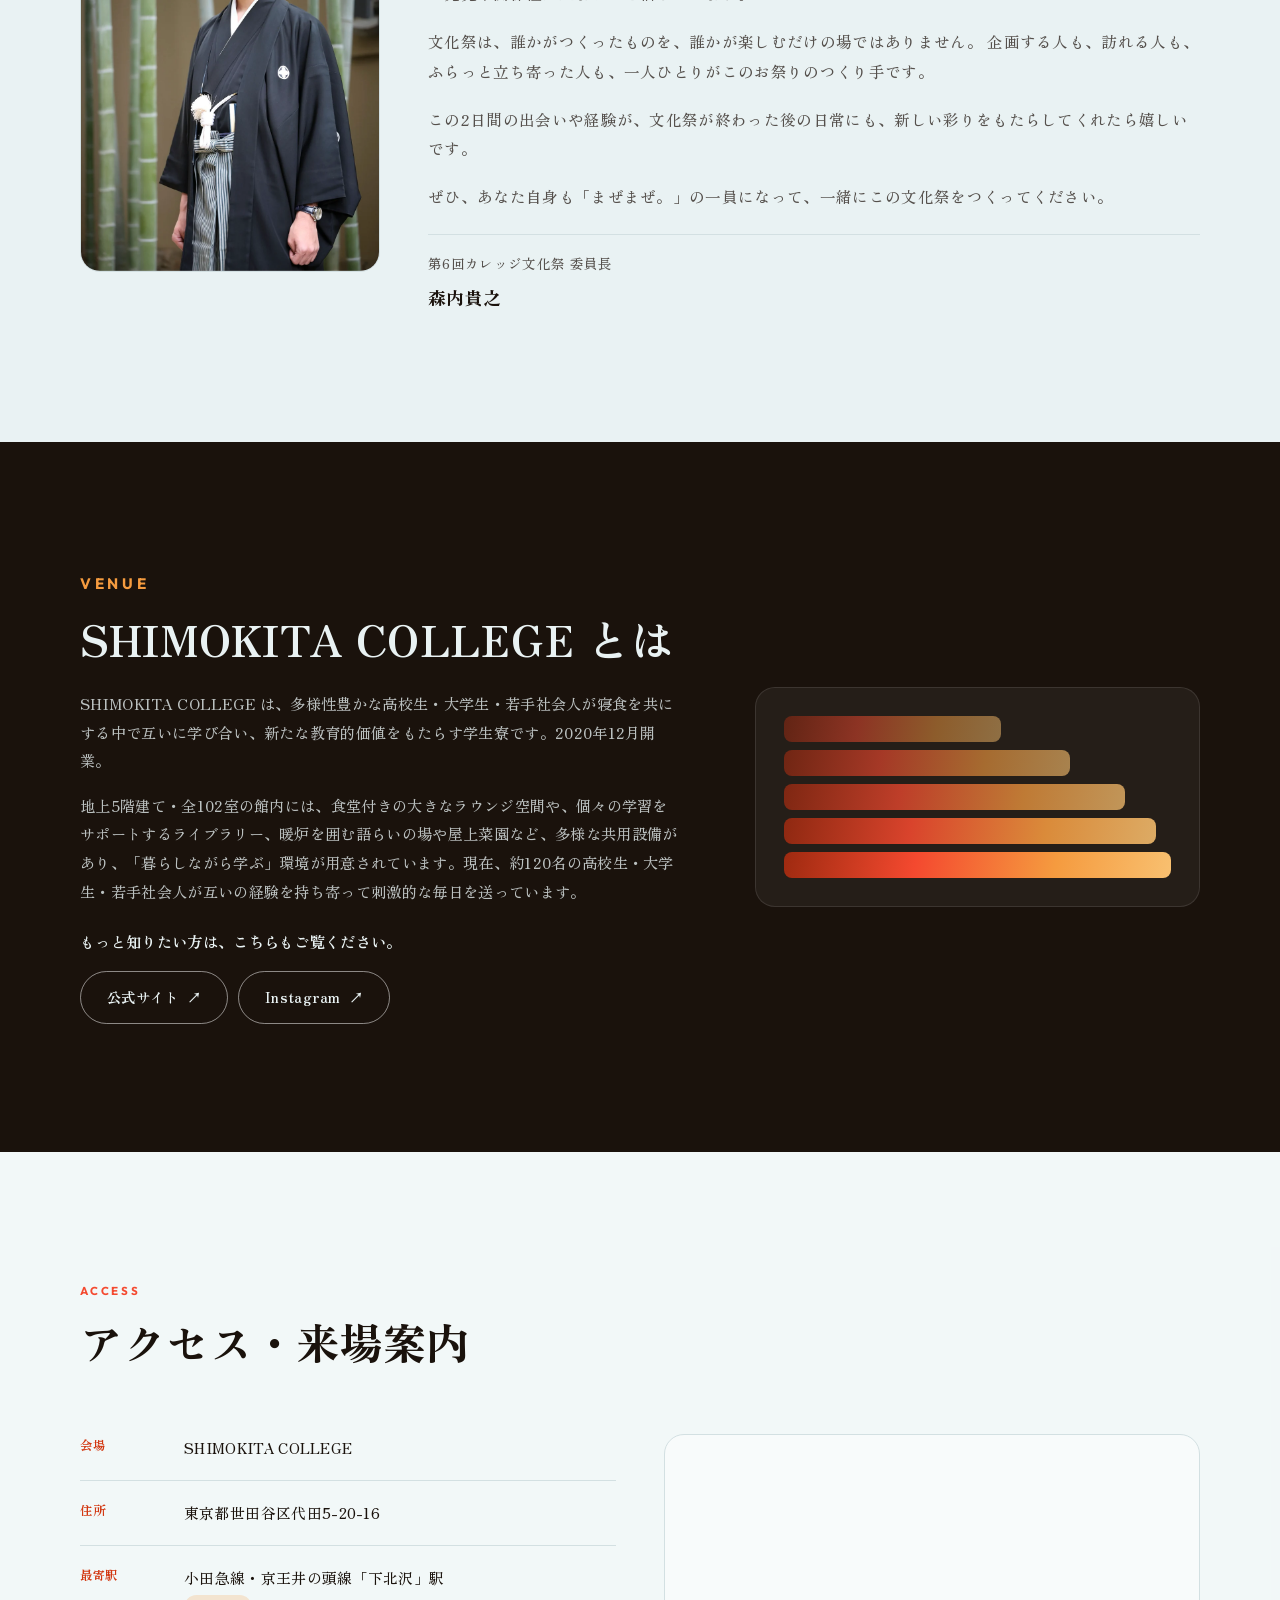
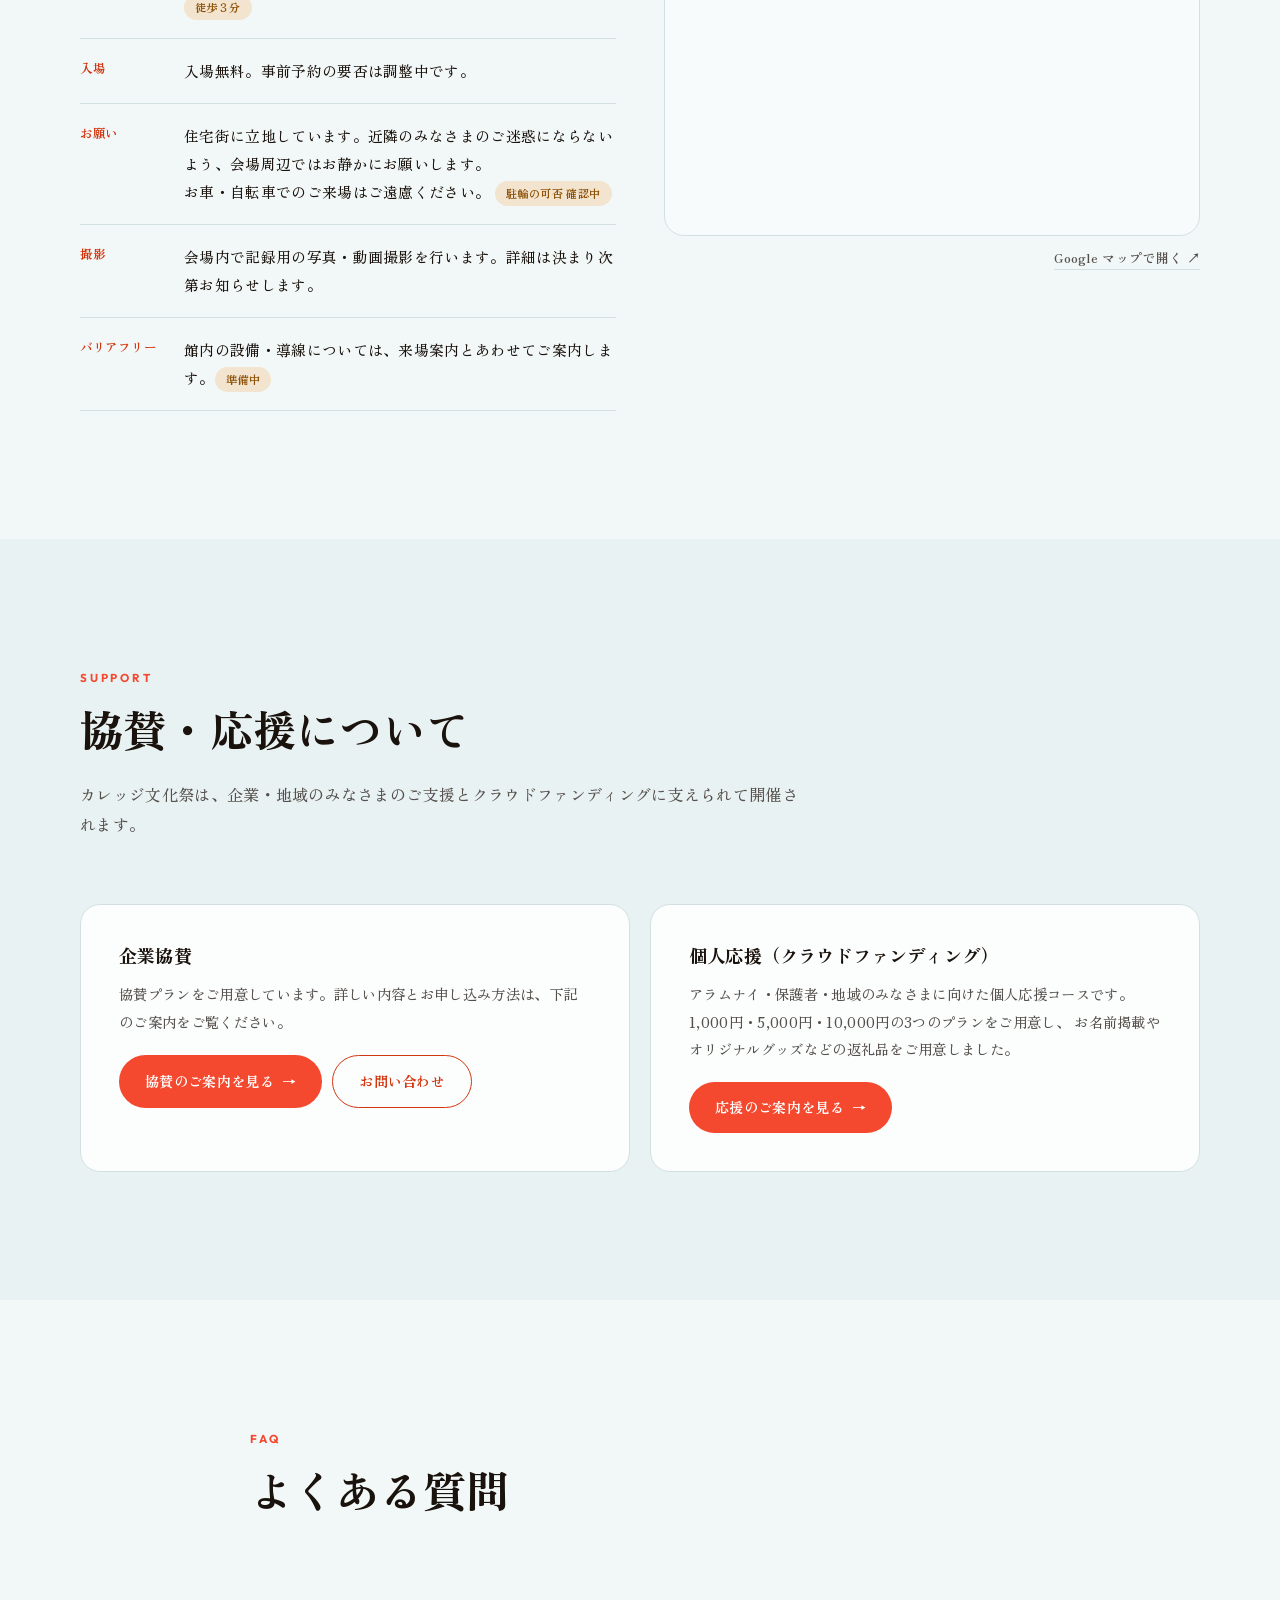
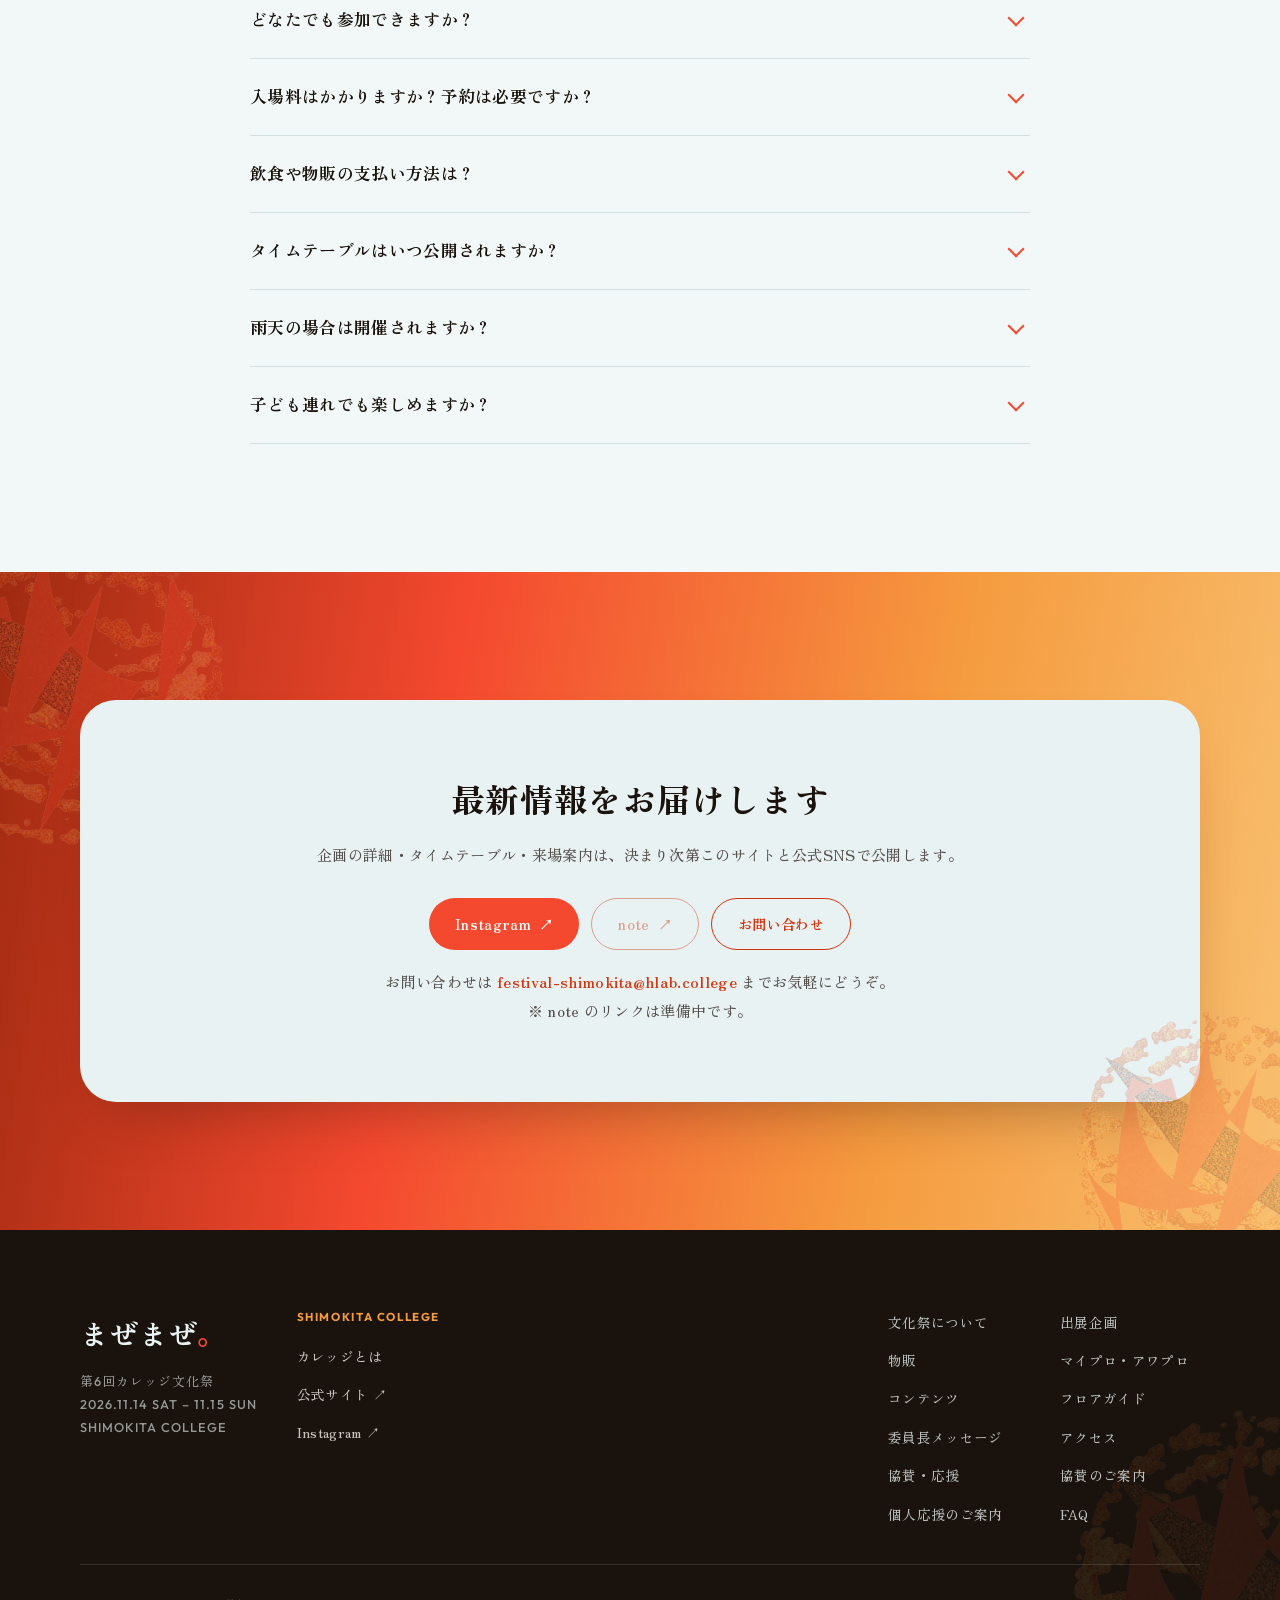
==== commit 9a4ac3b2: "文化祭サイトからInstagramへ飛べるようにする" ====
--- a/index.html
+++ b/index.html
@@ -1071,15 +1071,14 @@
     <div class="cta__inner reveal">
       <h2>最新情報をお届けします</h2>
       <p>企画の詳細・タイムテーブル・来場案内は、決まり次第このサイトと公式SNSで公開します。</p>
-      <!-- ▼ SNSアカウントが用意でき次第、href を差し替えて aria-disabled を外してください -->
       <div class="cta__links">
-        <a class="btn btn--primary" href="#" aria-disabled="true">Instagram <span aria-hidden="true">↗</span></a>
+        <a class="btn btn--primary" href="https://www.instagram.com/shimokita.college?psln=emlobWt0cDhiNXYw" target="_blank" rel="noopener">Instagram <span aria-hidden="true">↗</span></a>
         <a class="btn btn--ghost" href="#" aria-disabled="true">note <span aria-hidden="true">↗</span></a>
         <a class="btn btn--ghost" href="mailto:festival-shimokita@hlab.college">お問い合わせ</a>
       </div>
       <p class="cta__note">
         お問い合わせは <a href="mailto:festival-shimokita@hlab.college">festival-shimokita@hlab.college</a> までお気軽にどうぞ。<br>
-        ※ SNS のリンクは準備中です。
+        ※ note のリンクは準備中です。
       </p>
     </div>
   </div>
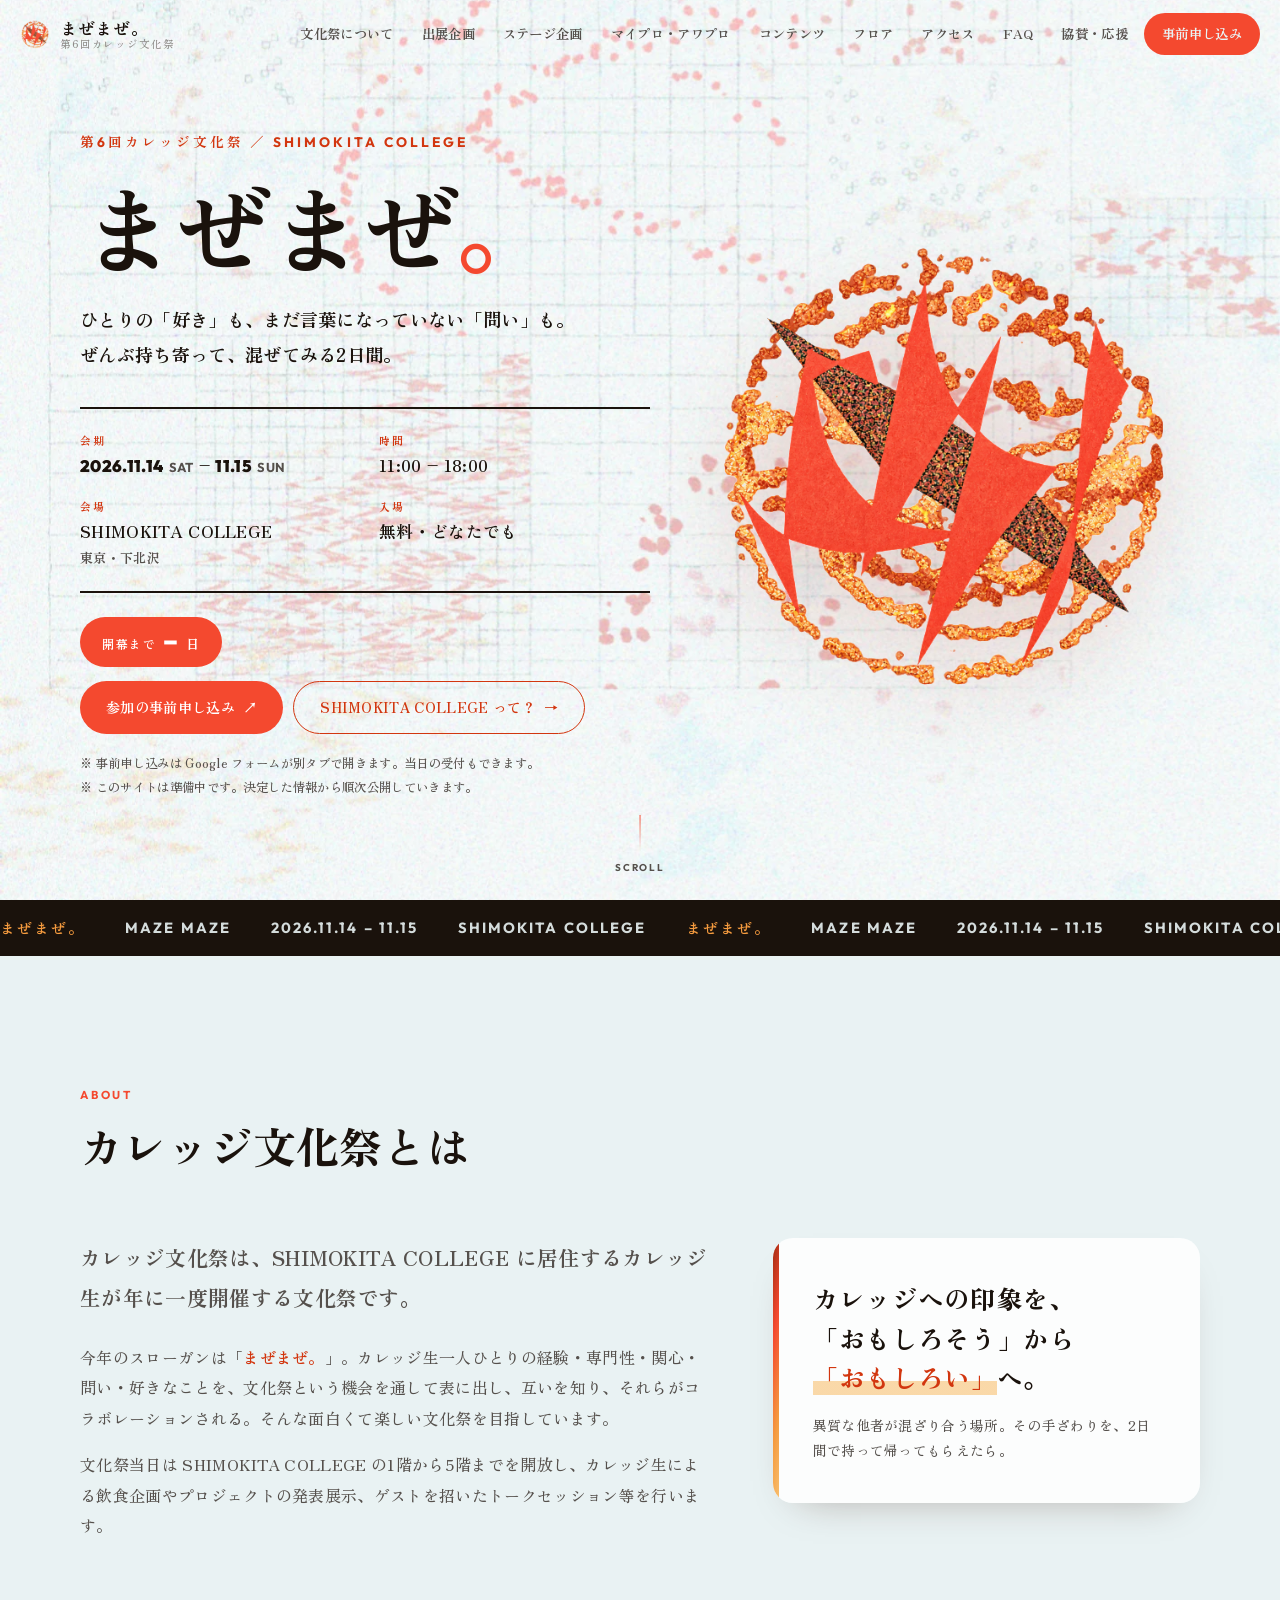
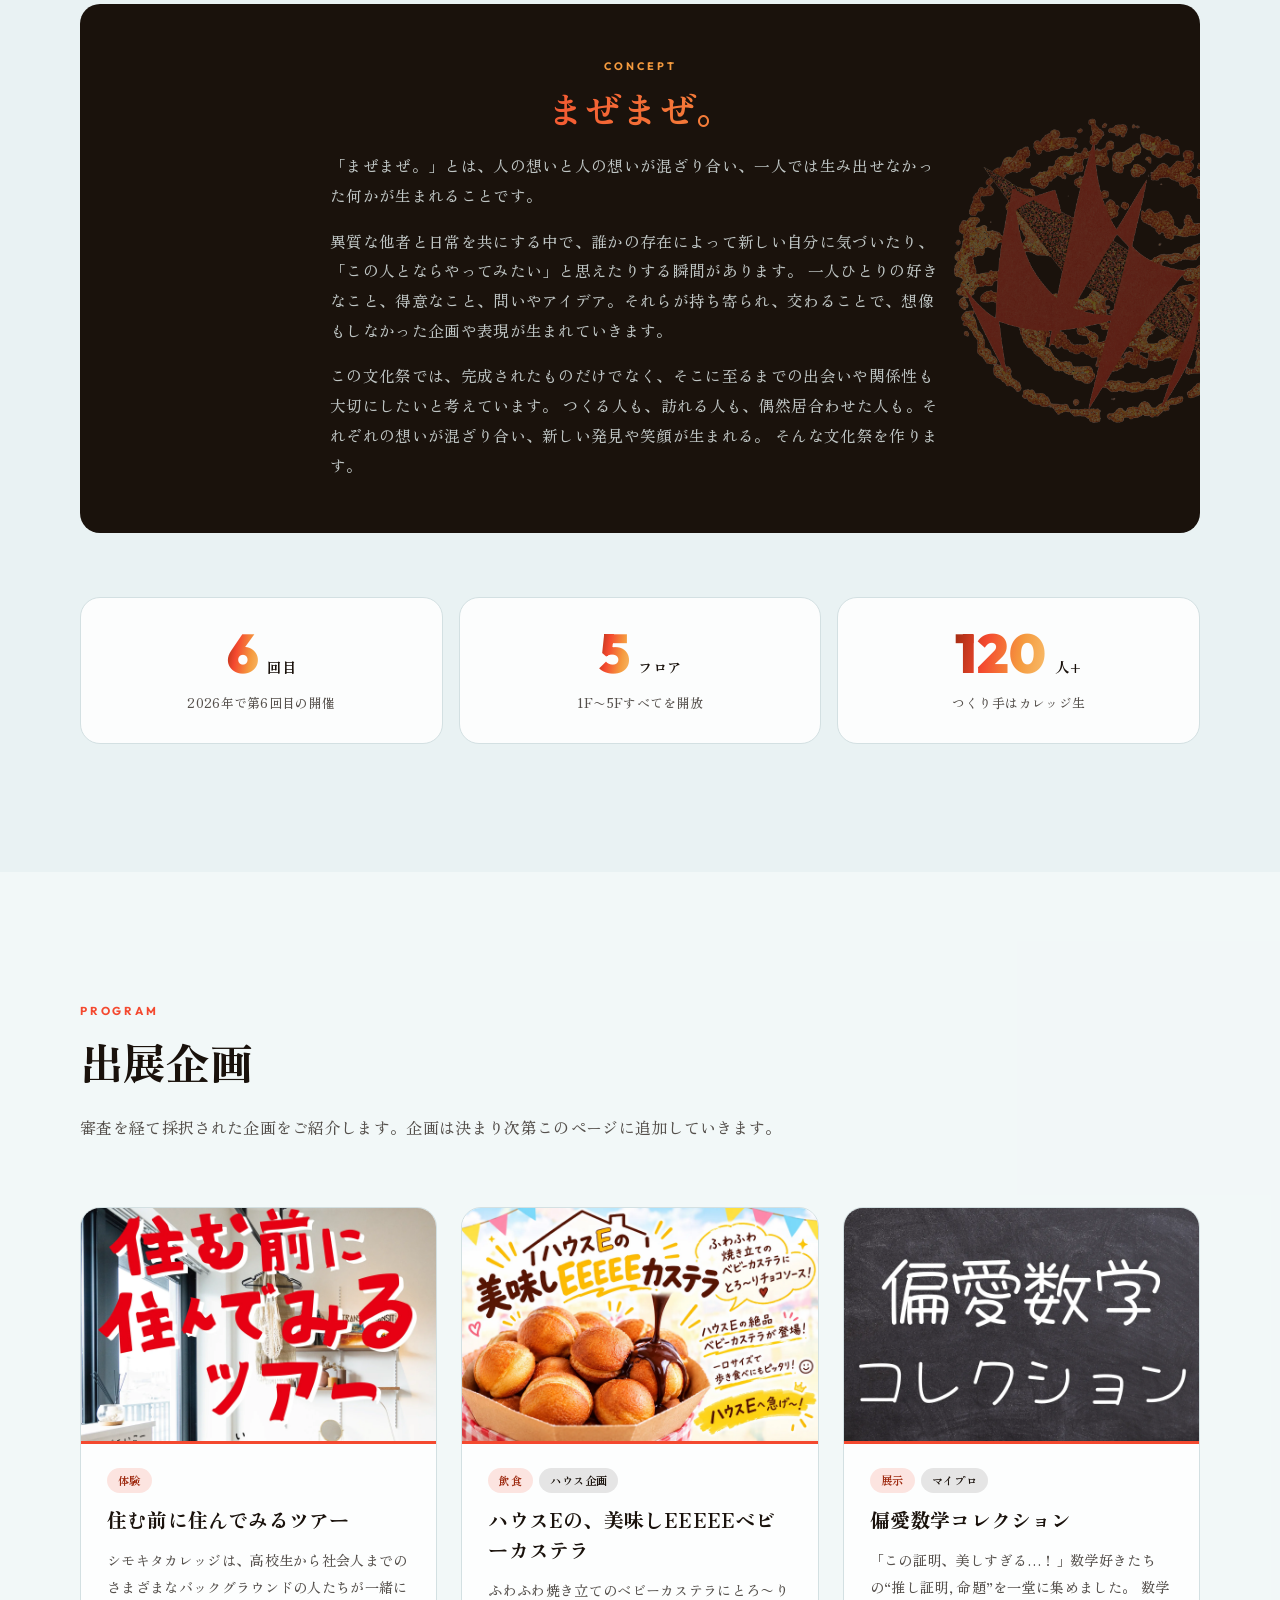
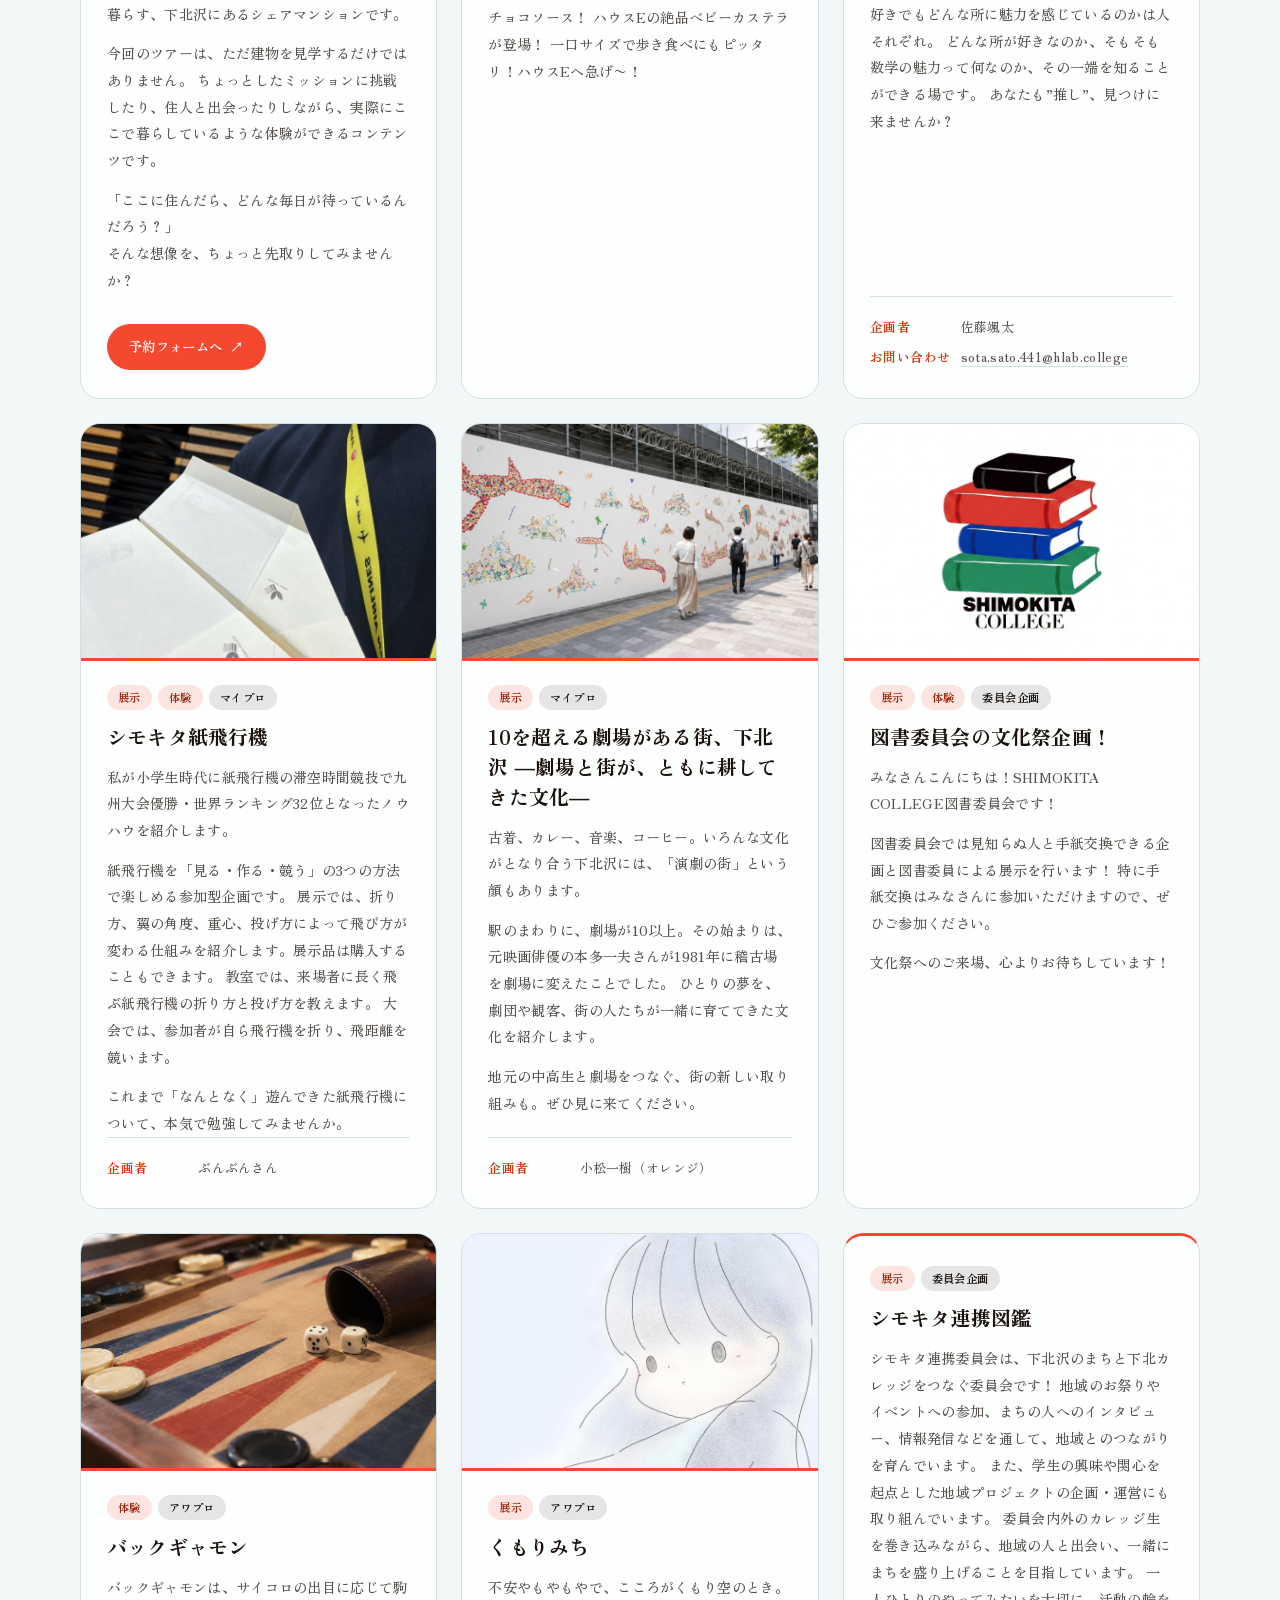
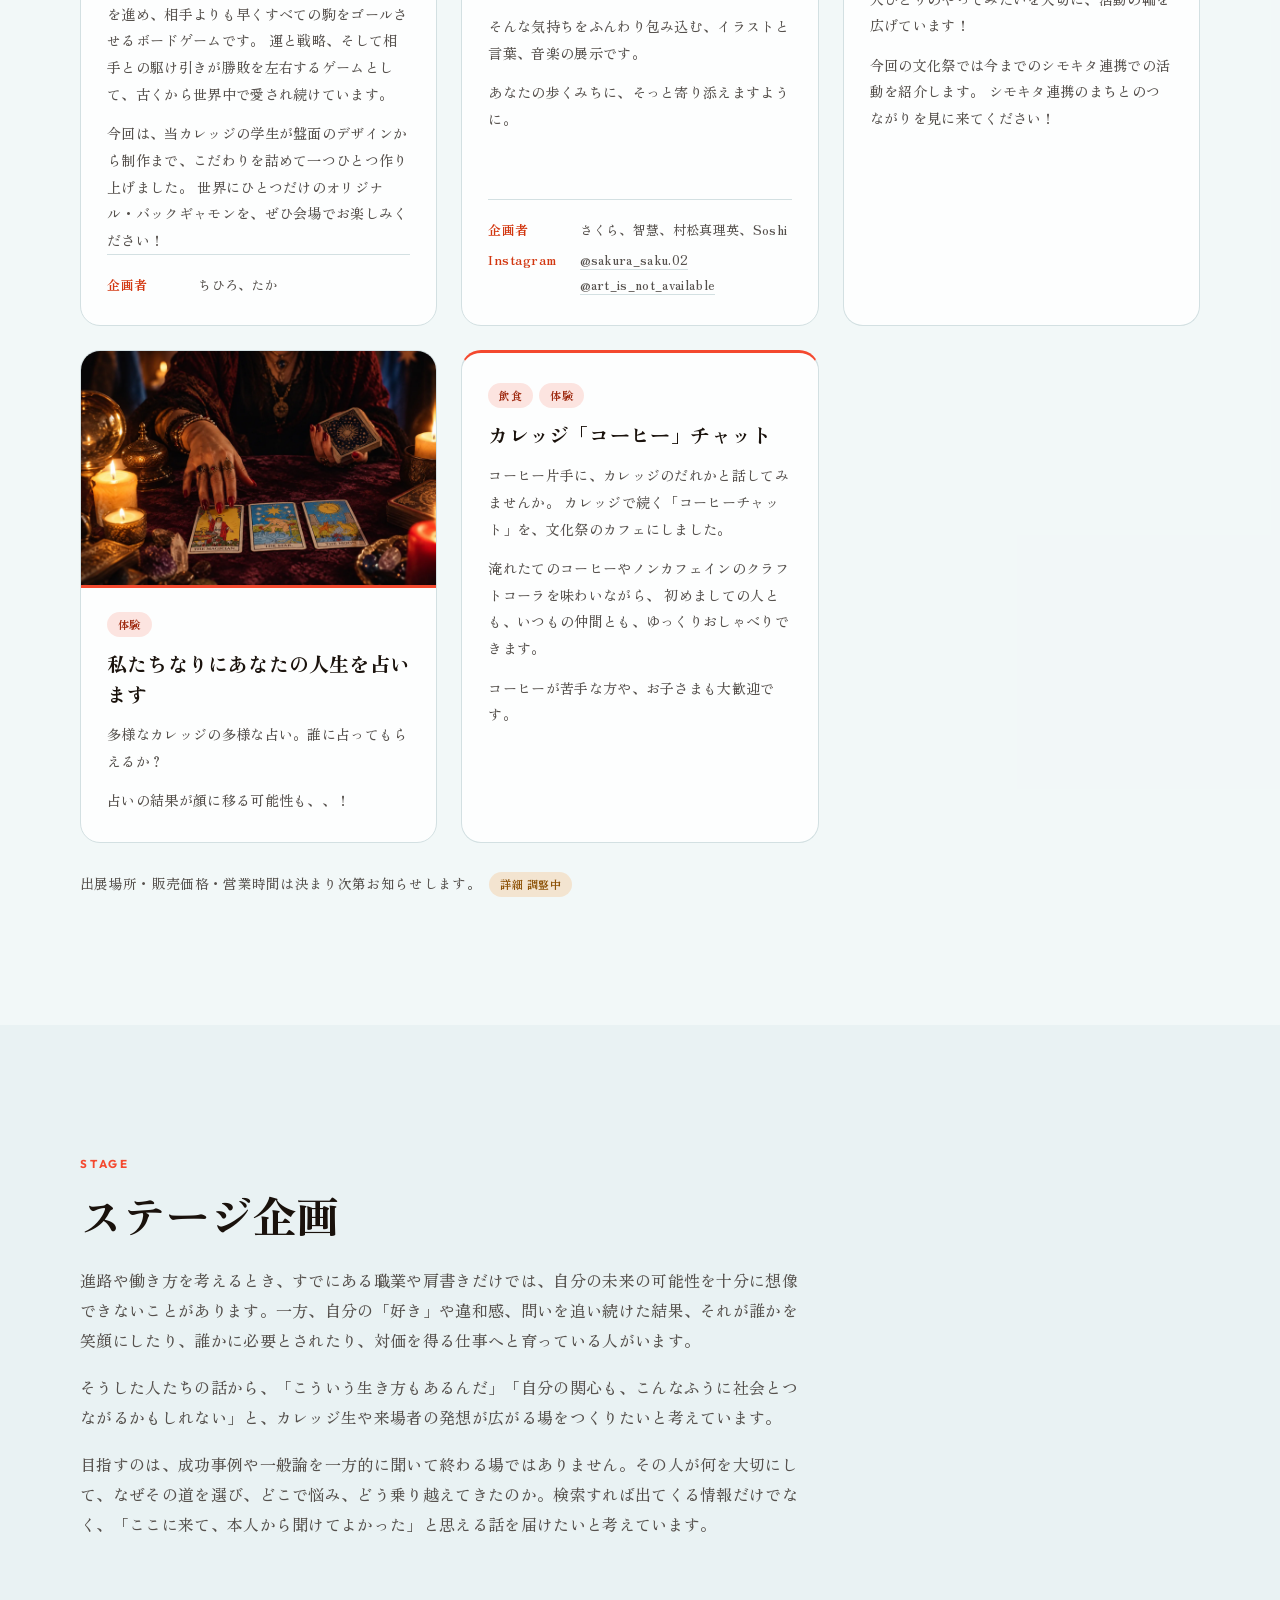
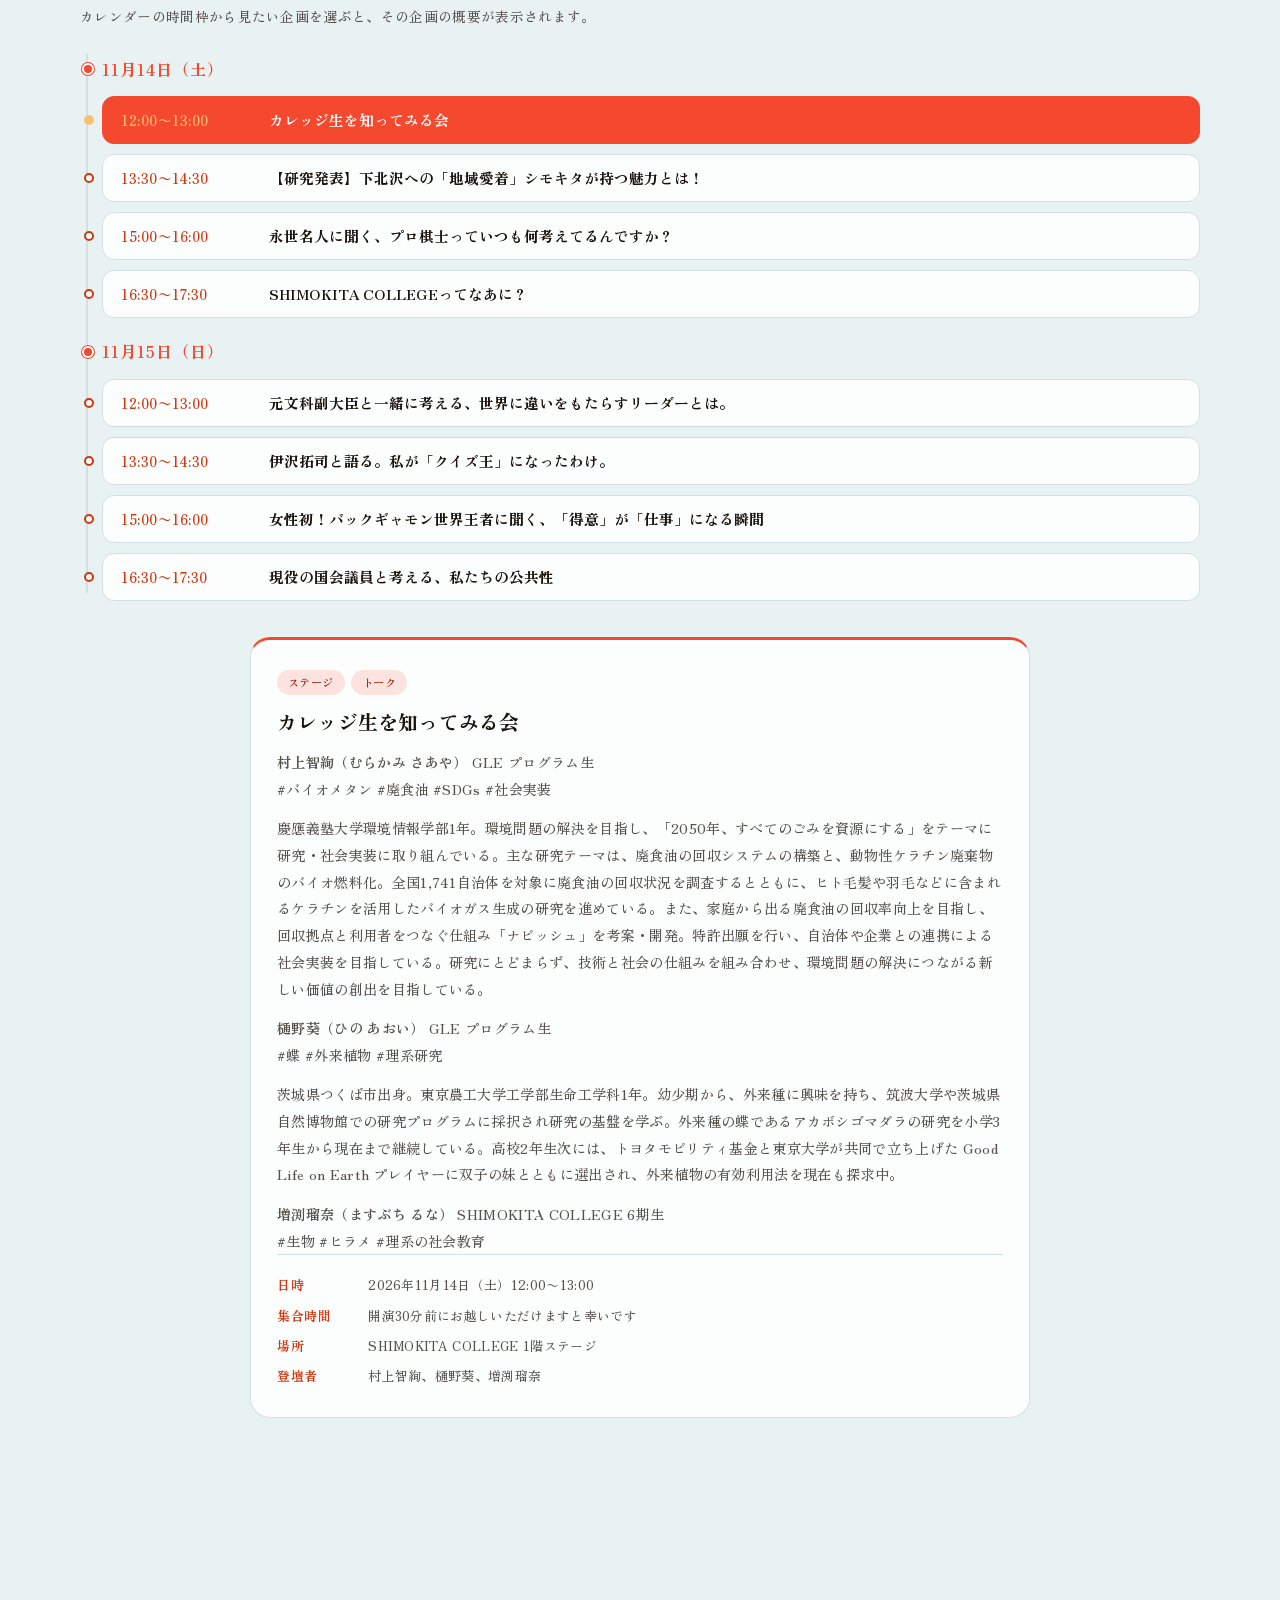
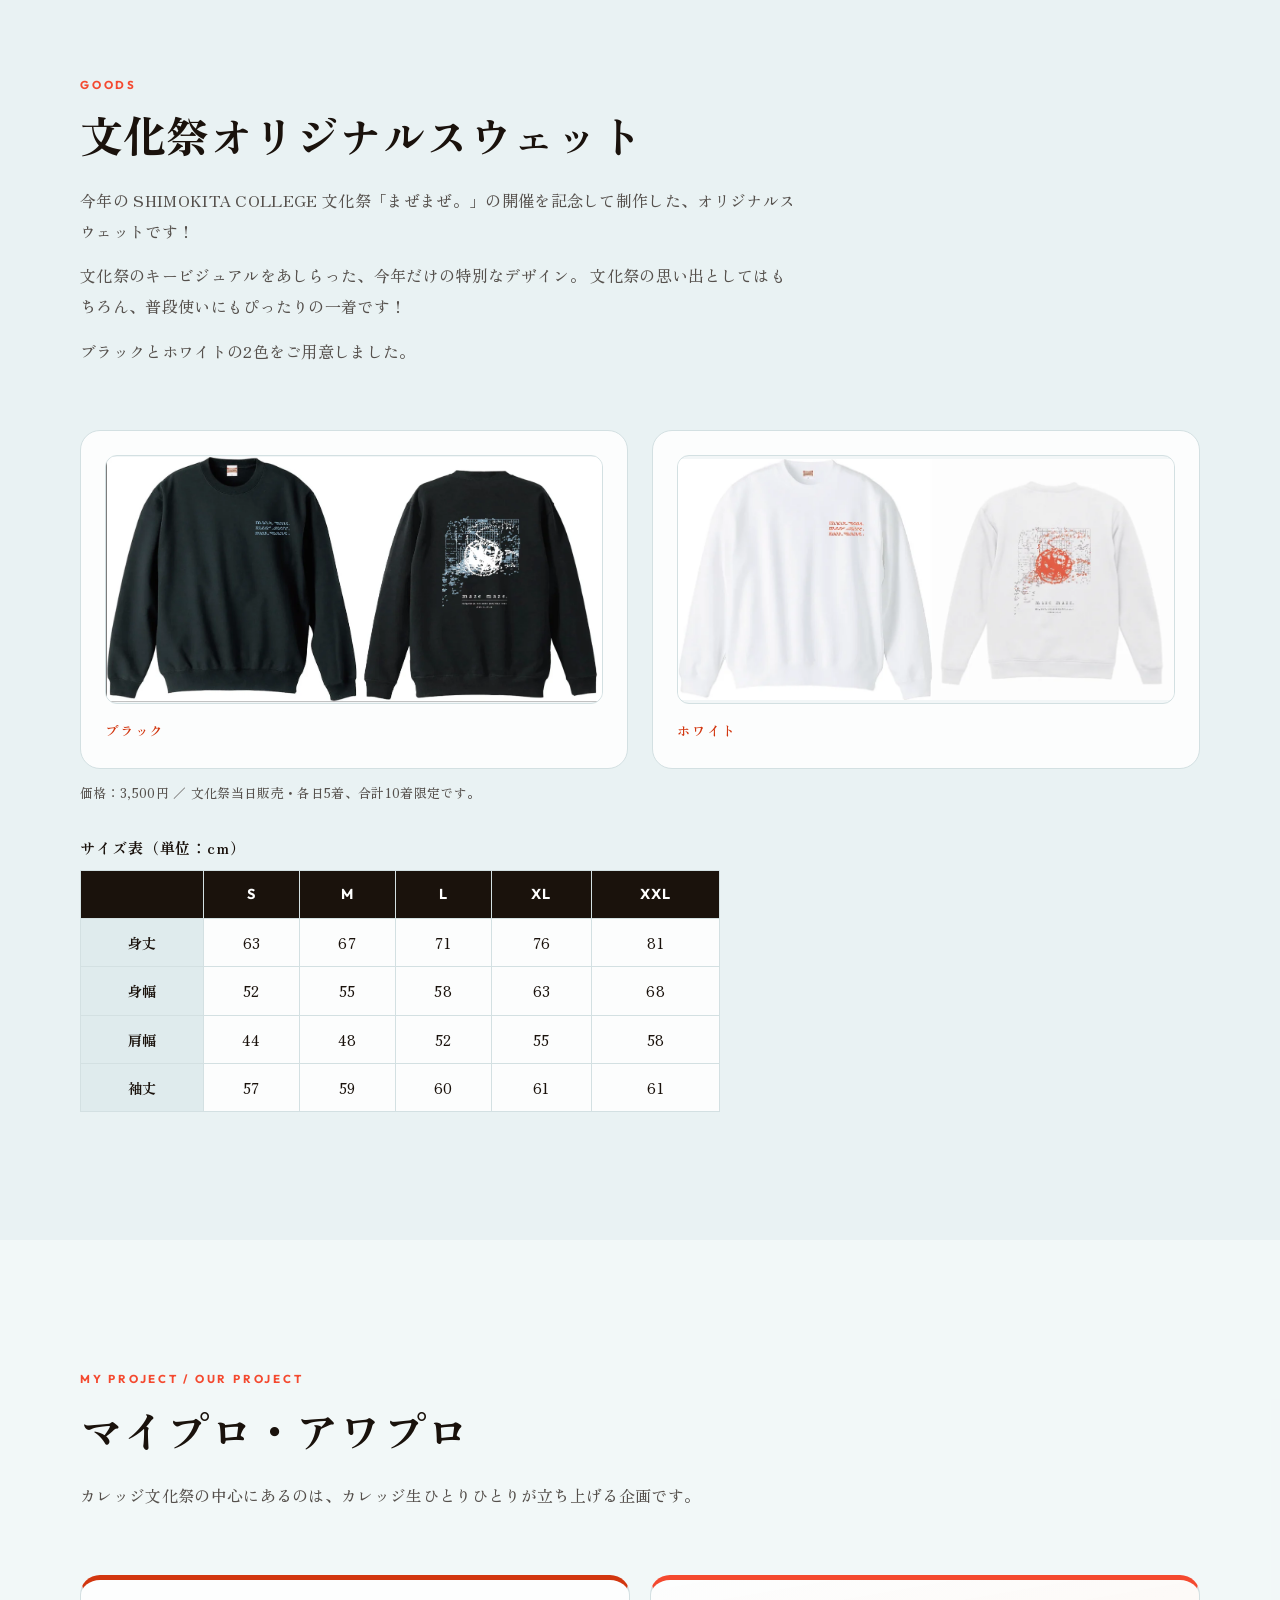
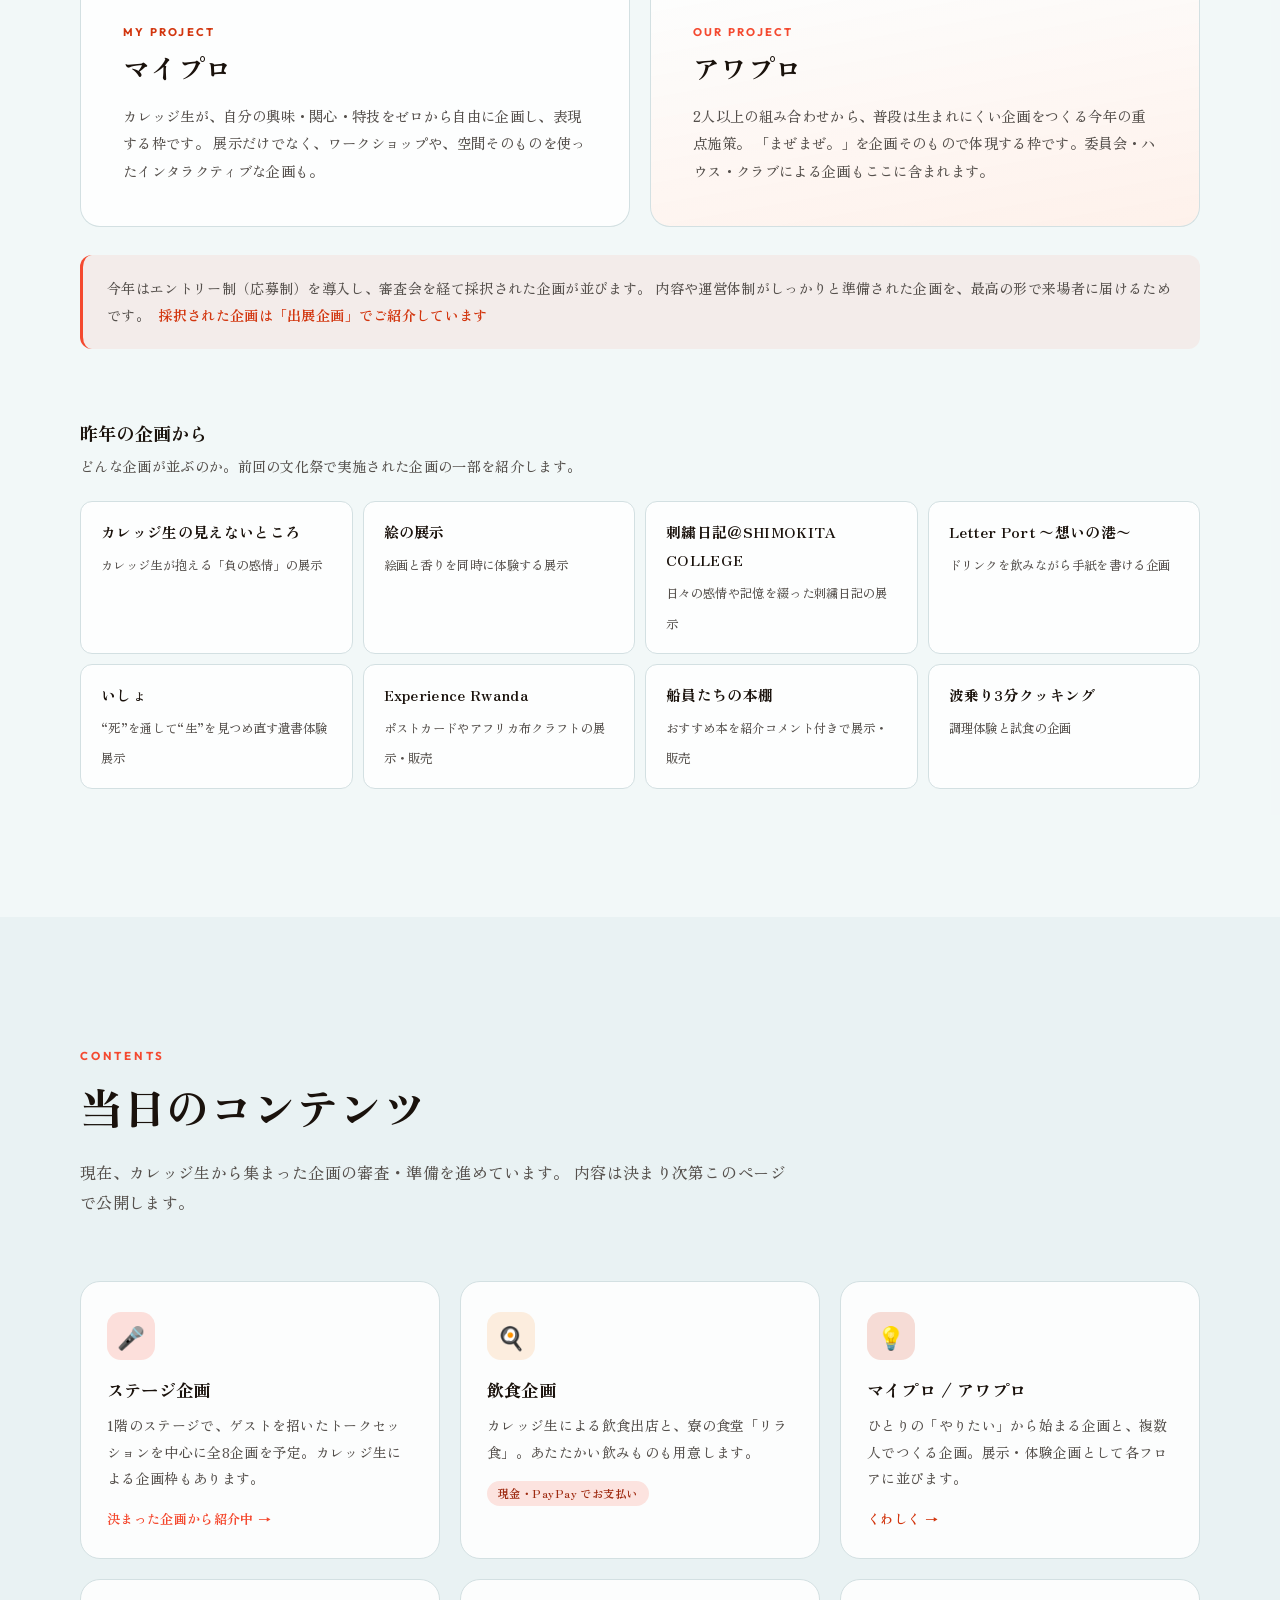
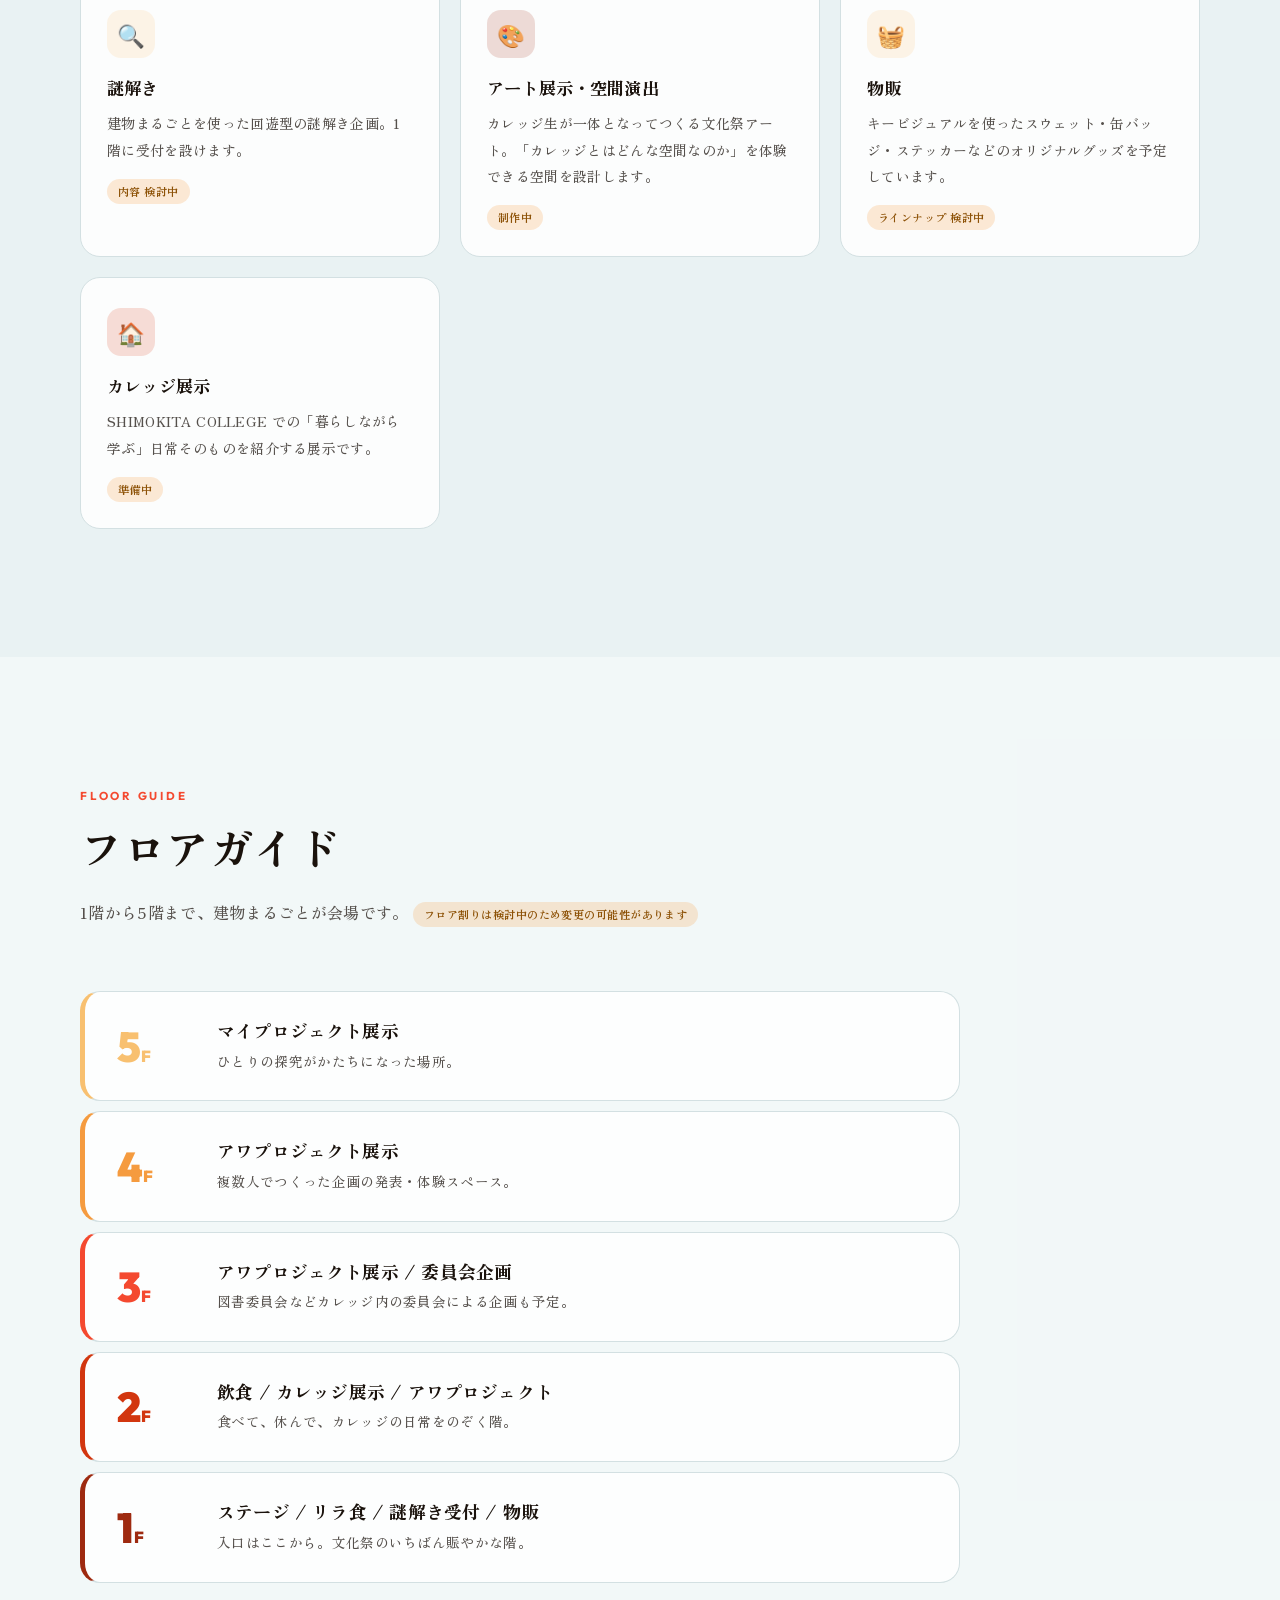
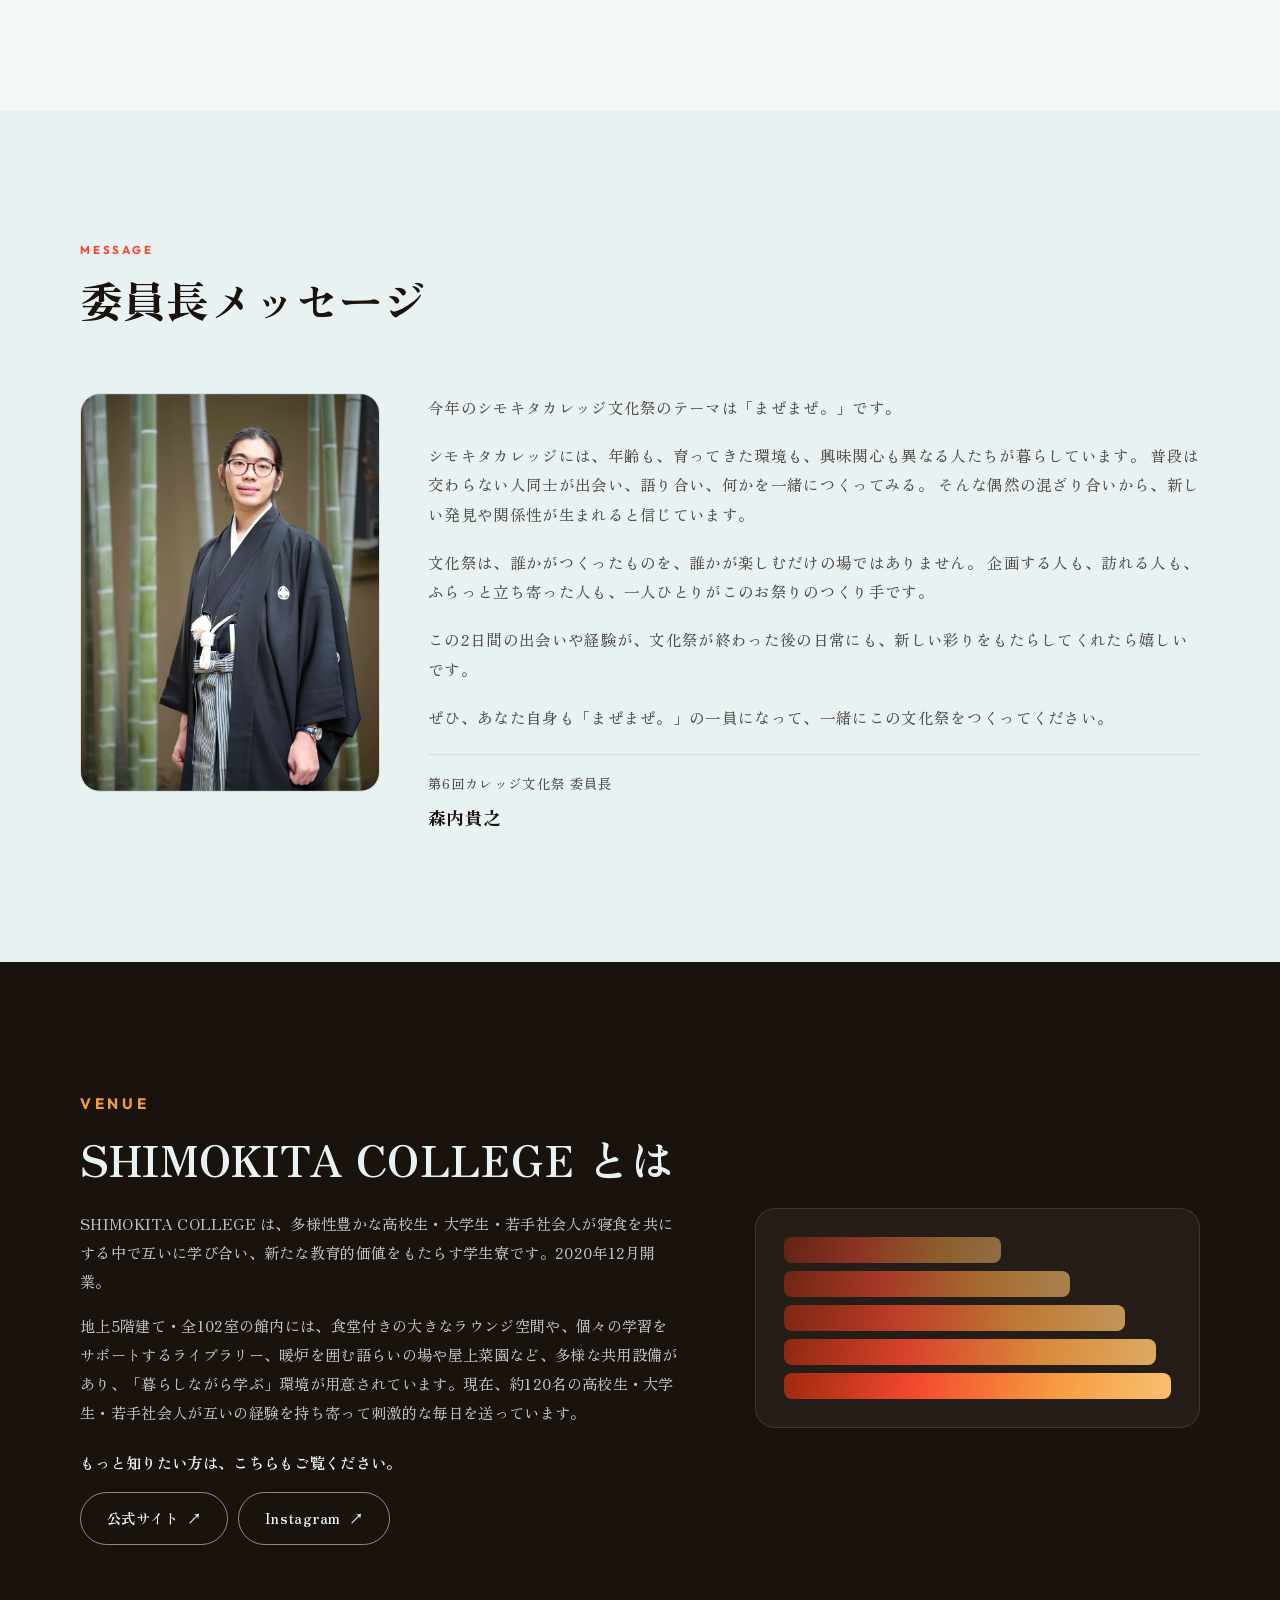
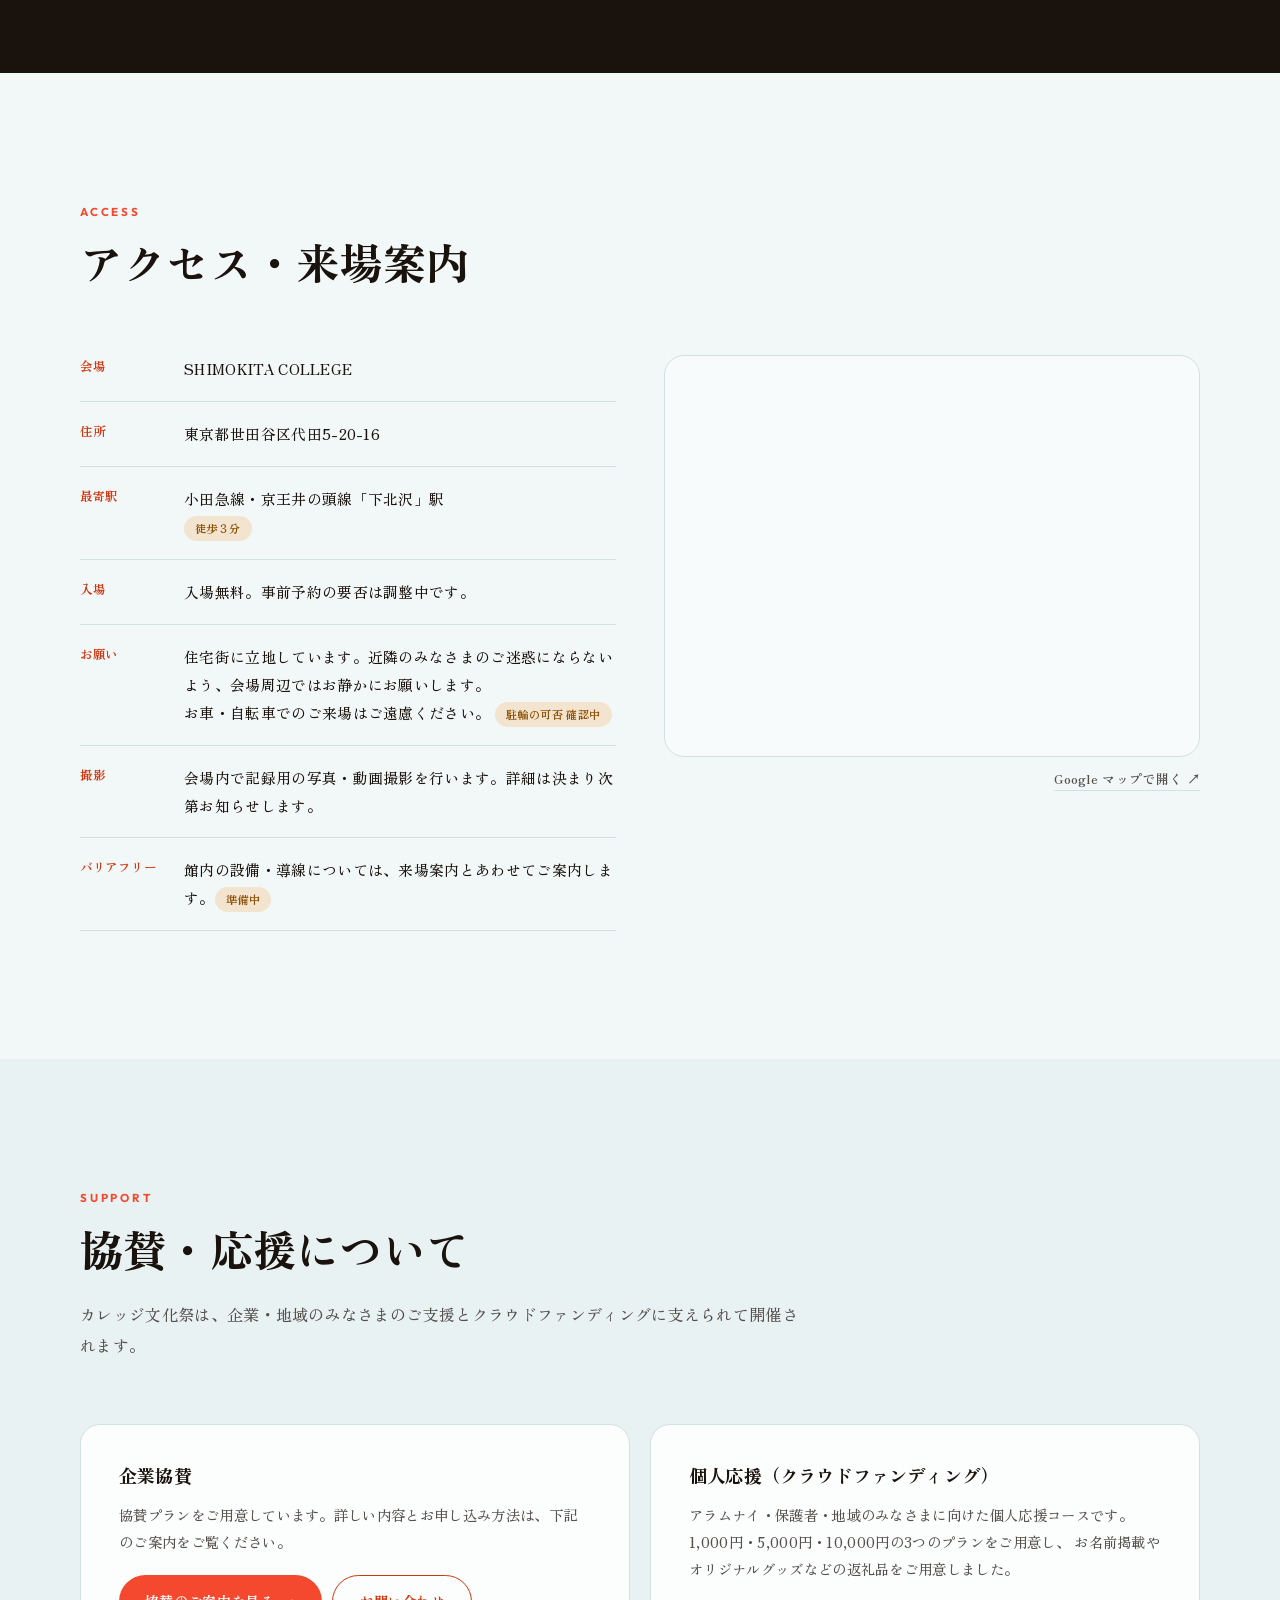
==== commit c0cd8bd5: "ステージ登壇者5名の顔写真を掲載（木下日菜子・澤近大地・河合道雄・國見亮太・井村真知子、悠太郎経由で受領した画像）" ====
--- a/index.html
+++ b/index.html
@@ -24,7 +24,7 @@
 <link rel="preconnect" href="https://fonts.googleapis.com">
 <link rel="preconnect" href="https://fonts.gstatic.com" crossorigin>
 <link href="https://fonts.googleapis.com/css2?family=Outfit:wght@500;700;900&family=Zen+Old+Mincho:wght@400;500;700;900&display=swap" rel="stylesheet">
-<link rel="stylesheet" href="assets/css/style.css?v=9d7450c8545c">
+<link rel="stylesheet" href="assets/css/style.css?v=4addccaba161">
 </head>
 <body>
 
@@ -45,6 +45,7 @@
       <ul class="nav__list">
         <li><a href="#about">文化祭について</a></li>
         <li><a href="#exhibitors">出展企画</a></li>
+        <li><a href="#stage">ステージ企画</a></li>
         <li><a href="#project">マイプロ・アワプロ</a></li>
         <li><a href="#contents">コンテンツ</a></li>
         <li><a href="#floor">フロア</a></li>
@@ -521,7 +522,6 @@
         </div>
       </article>
 
-
       <!-- 画像が届いたら exhibit--text を外し、.exhibit__visual を足してください -->
       <article class="exhibit exhibit--text reveal">
         <div class="exhibit__body">
@@ -550,6 +550,431 @@
       出展場所・販売価格・営業時間は決まり次第お知らせします。
       <span class="tag tag--tbd">詳細 調整中</span>
     </p>
+  </div>
+</section>
+
+<!-- ============ ステージ企画 ============ -->
+<section class="section section--stage" id="stage">
+  <div class="container">
+    <header class="section__head reveal">
+      <p class="section__label">STAGE</p>
+      <h2 class="section__title">ステージ企画</h2>
+      <div class="stage__intro">
+      <p>
+進路や働き方を考えるとき、すでにある職業や肩書きだけでは、自分の未来の可能性を十分に想像できないことがあります。一方、自分の「好き」や違和感、問いを追い続けた結果、それが誰かを笑顔にしたり、誰かに必要とされたり、対価を得る仕事へと育っている人がいます。
+</p>
+      <p>
+そうした人たちの話から、「こういう生き方もあるんだ」「自分の関心も、こんなふうに社会とつながるかもしれない」と、カレッジ生や来場者の発想が広がる場をつくりたいと考えています。
+</p>
+      <p>
+目指すのは、成功事例や一般論を一方的に聞いて終わる場ではありません。その人が何を大切にして、なぜその道を選び、どこで悩み、どう乗り越えてきたのか。検索すれば出てくる情報だけでなく、「ここに来て、本人から聞けてよかった」と思える話を届けたいと考えています。
+</p>
+      </div>
+    </header>
+
+    <p class="stage__note reveal">カレンダーの時間枠から見たい企画を選ぶと、その企画の概要が表示されます。</p>
+
+    <div class="stage-tabs reveal" role="tablist" aria-label="ステージ企画のタイムテーブル">
+      <p class="stage-day">11月14日（土）</p>
+      <button type="button" class="stage-tab" role="tab" id="stage-tab-suki" aria-controls="stage-panel-suki" aria-selected="true">
+        <span class="stage-tab__time">12:00〜13:00</span>
+        <span class="stage-tab__title">カレッジ生を知ってみる会</span>
+      </button>
+      <button type="button" class="stage-tab" role="tab" id="stage-tab-shimokita" aria-controls="stage-panel-shimokita" aria-selected="false">
+        <span class="stage-tab__time">13:30〜14:30</span>
+        <span class="stage-tab__title">【研究発表】下北沢への「地域愛着」シモキタが持つ魅力とは！</span>
+      </button>
+      <button type="button" class="stage-tab" role="tab" id="stage-tab-shogi" aria-controls="stage-panel-shogi" aria-selected="false">
+        <span class="stage-tab__time">15:00〜16:00</span>
+        <span class="stage-tab__title">永世名人に聞く、プロ棋士っていつも何考えてるんですか？</span>
+      </button>
+      <button type="button" class="stage-tab" role="tab" id="stage-tab-college" aria-controls="stage-panel-college" aria-selected="false">
+        <span class="stage-tab__time">16:30〜17:30</span>
+        <span class="stage-tab__title">SHIMOKITA COLLEGEってなあに？</span>
+      </button>
+      <p class="stage-day">11月15日（日）</p>
+      <button type="button" class="stage-tab" role="tab" id="stage-tab-suzuki" aria-controls="stage-panel-suzuki" aria-selected="false">
+        <span class="stage-tab__time">12:00〜13:00</span>
+        <span class="stage-tab__title">元文科副大臣と一緒に考える、世界に違いをもたらすリーダーとは。</span>
+      </button>
+      <button type="button" class="stage-tab" role="tab" id="stage-tab-quiz" aria-controls="stage-panel-quiz" aria-selected="false">
+        <span class="stage-tab__time">13:30〜14:30</span>
+        <span class="stage-tab__title">伊沢拓司と語る。私が「クイズ王」になったわけ。</span>
+      </button>
+      <button type="button" class="stage-tab" role="tab" id="stage-tab-boardgame" aria-controls="stage-panel-boardgame" aria-selected="false">
+        <span class="stage-tab__time">15:00〜16:00</span>
+        <span class="stage-tab__title">女性初！バックギャモン世界王者に聞く、「得意」が「仕事」になる瞬間</span>
+      </button>
+      <button type="button" class="stage-tab" role="tab" id="stage-tab-todai" aria-controls="stage-panel-todai" aria-selected="false">
+        <span class="stage-tab__time">16:30〜17:30</span>
+        <span class="stage-tab__title">現役の国会議員と考える、私たちの公共性</span>
+      </button>
+    </div>
+
+    <div class="stage-panels">
+      <div class="stage-panel" role="tabpanel" id="stage-panel-suki" aria-labelledby="stage-tab-suki" tabindex="0">
+<article class="exhibit exhibit--text reveal">
+<div class="exhibit__body">
+<p class="exhibit__tags">
+<span class="tag">ステージ</span>
+<span class="tag">トーク</span>
+</p>
+<h3 class="exhibit__title">カレッジ生を知ってみる会</h3>
+<p>
+<strong>村上智絢（むらかみ さあや）</strong> GLE プログラム生<br>
+#バイオメタン #廃食油 #SDGs #社会実装
+</p>
+<p>
+慶應義塾大学環境情報学部1年。環境問題の解決を目指し、「2050年、すべてのごみを資源にする」をテーマに研究・社会実装に取り組んでいる。主な研究テーマは、廃食油の回収システムの構築と、動物性ケラチン廃棄物のバイオ燃料化。全国1,741自治体を対象に廃食油の回収状況を調査するとともに、ヒト毛髪や羽毛などに含まれるケラチンを活用したバイオガス生成の研究を進めている。また、家庭から出る廃食油の回収率向上を目指し、回収拠点と利用者をつなぐ仕組み「ナビッシュ」を考案・開発。特許出願を行い、自治体や企業との連携による社会実装を目指している。研究にとどまらず、技術と社会の仕組みを組み合わせ、環境問題の解決につながる新しい価値の創出を目指している。
+</p>
+<p>
+<strong>樋野葵（ひの あおい）</strong> GLE プログラム生<br>
+#蝶 #外来植物 #理系研究
+</p>
+<p>
+茨城県つくば市出身。東京農工大学工学部生命工学科1年。幼少期から、外来種に興味を持ち、筑波大学や茨城県自然博物館での研究プログラムに採択され研究の基盤を学ぶ。外来種の蝶であるアカボシゴマダラの研究を小学3年生から現在まで継続している。高校2年生次には、トヨタモビリティ基金と東京大学が共同で立ち上げた Good Life on Earth プレイヤーに双子の妹とともに選出され、外来植物の有効利用法を現在も探求中。
+</p>
+<p>
+<strong>増渕瑠奈（ますぶち るな）</strong> SHIMOKITA COLLEGE 6期生<br>
+#生物 #ヒラメ #理系の社会教育
+</p>
+<dl class="exhibit__by">
+<div>
+<dt>日時</dt>
+<dd>2026年11月14日（土）12:00〜13:00</dd>
+</div>
+<div>
+<dt>集合時間</dt>
+<dd>開演30分前にお越しいただけますと幸いです</dd>
+</div>
+<div>
+<dt>場所</dt>
+<dd>SHIMOKITA COLLEGE 1階ステージ</dd>
+</div>
+<div>
+<dt>登壇者</dt>
+<dd>村上智絢、樋野葵、増渕瑠奈</dd>
+</div>
+</dl>
+</div>
+</article>
+      </div>
+      <div class="stage-panel" role="tabpanel" id="stage-panel-shimokita" aria-labelledby="stage-tab-shimokita" tabindex="0">
+<article class="exhibit exhibit--text reveal">
+<div class="exhibit__body">
+<p class="exhibit__tags">
+<span class="tag">ステージ</span>
+<span class="tag">トーク</span>
+</p>
+<h3 class="exhibit__title">【研究発表】下北沢への「地域愛着」シモキタが持つ魅力とは！</h3>
+<p class="exhibit__ikigomi">
+<strong>意気込み</strong><br>
+下北沢への愛着は、どうやって生まれるのか。研究の成果をわかりやすく伝え、来てくれた人がこのまちのよさを自分ごととして感じ、もっと好きになってもらえたらうれしいです。
+</p>
+<p>
+<strong>尹静一さん（イン セイイチ）</strong>
+</p>
+<p>
+千葉大学大学院 園芸学研究科 博士後期課程3年、シモキタ園藝部 部員。中国出身の留学生。2023年秋から下北沢エリアに暮らし始め、シモキタ園藝部に参加。現在はBONUS TRACK G2でもバイトをしている。写真と音楽が好き。
+</p>
+<p>
+下北沢で暮らすなかで、このまちが多くの人に愛されていることを感じ、「まちへの愛着はどうやって生まれるのだろう？」「どんな空間が『良い空間』だろう？」という疑問を持つようになった。そこから「地域愛着」を博士研究のテーマとし、下北沢でワークショップやアンケート調査を実施した。調査では地域の皆さんに温かく協力していただいた。今回は、その研究成果を皆さんにお伝えするとともに、感想や考えを聞けることを楽しみにしている。
+</p>
+<p>
+<strong>菅野恵里華（すがのえりか）</strong><br>
+#地域コミュニティ #まちづくり #心理学
+</p>
+<p>
+早稲田大学文学部心理学科3年。まちづくりや地域コミュニティデザインに関心があり、茨城県つくば市や長野県小布施町でまちづくり事業の長期インターンに取り組んできました。下北沢ならではの豊かな文化や、多様な人々が主体となってまちを育てていく姿に惹かれていて、これから下北沢のまちづくりに積極的に関わっていきたいです！
+</p>
+<p>
+<strong>坂本芽空（さかもと めく）</strong><br>
+#ダンス #人と人とのつながり #コミュニティづくり
+</p>
+<p>
+法政大学社会学部4年。大学で人の心理やコミュニケーションについて学びながら、人と人とのつながりや、コミュニティづくりに関心を持っています。大学では300人以上が所属するダンスサークルで公演の総合演出を務め、多様なメンバーと一つの舞台をつくり上げてきました。人と人が関わることで生まれる新しい価値や、誰もが自分らしくいられる居場所に魅力を感じています。下北沢ならではの文化や、人々の個性が交わるこのまちで、さまざまな人と関わりながら、新しいつながりや楽しさを生み出していきたいです！
+</p>
+<dl class="exhibit__by">
+<div>
+<dt>日時</dt>
+<dd>2026年11月14日（土）13:30〜14:30</dd>
+</div>
+<div>
+<dt>集合時間</dt>
+<dd>開演30分前にお越しいただけますと幸いです</dd>
+</div>
+<div>
+<dt>場所</dt>
+<dd>SHIMOKITA COLLEGE 1階ステージ</dd>
+</div>
+<div>
+<dt>登壇者</dt>
+<dd>尹静一さん、菅野恵里華、坂本芽空</dd>
+</div>
+</dl>
+</div>
+</article>
+      </div>
+      <div class="stage-panel" role="tabpanel" id="stage-panel-shogi" aria-labelledby="stage-tab-shogi" tabindex="0">
+<article class="exhibit exhibit--text reveal">
+<div class="exhibit__body">
+<p class="exhibit__tags">
+<span class="tag">ステージ</span>
+<span class="tag">トーク</span>
+</p>
+<h3 class="exhibit__title">永世名人に聞く、プロ棋士っていつも何考えてるんですか？</h3>
+<p class="exhibit__ikigomi">
+<strong>意気込み</strong><br>
+記事では読めない話を聞きたい。棋士人生と子育ての二つの軸、AI時代との向き合い方、下北名人戦やYouTubeの裏側まで。将棋を通じた交流の楽しさを届けます。
+</p>
+<p>
+<strong>森内俊之（もりうち としゆき）九段</strong>
+</p>
+<p>
+1970年生まれ、神奈川県横浜市出身。勝浦修九段門下。1987年プロデビュー。2002年、第60期名人戦において丸山忠久名人から初タイトルとなる名人位を獲得。2007年、第65期名人戦において通算5期目の名人位獲得により18世名人の資格を得る。
+</p>
+<p>
+主なタイトルの獲得実績：名人8期（永世名人）、竜王2期、棋王1期、王将1期、計12期。棋戦優勝14回。将棋大賞最優秀棋士賞2回。2007年、神奈川文化賞、横浜文化賞受賞。2017年、紫綬褒章受章。日本将棋連盟棋士会会長。ABEMA地域トーナメント「ルシーグ横浜」監督。地元横浜市青葉区で「青葉将棋クラブ」主宰。YouTube「森内俊之の森内チャンネル」運営。
+</p>
+<p>
+<strong>木浪花音（きなみ かのん）</strong>
+</p>
+<p>
+<strong>佐藤楽（さとう らく）</strong>
+</p>
+<p>
+慶應義塾大学将棋研究会所属。2006年生まれ、熊本県出身。2022年4月、熊本県立熊本高等学校入学、将棋部に入部し将棋を始める。2022年9月、初段に昇段。2023年5月、第35回 熊本県高校総文将棋部門 団体戦優勝（主将）。2023年8月、第59回 全国高校将棋選手権大会 予選リーグ3勝1敗。2024年5月、第36回 熊本県高校総文将棋部門 団体戦準優勝（主将）。
+</p>
+<dl class="exhibit__by">
+<div>
+<dt>日時</dt>
+<dd>2026年11月14日（土）15:00〜16:00</dd>
+</div>
+<div>
+<dt>集合時間</dt>
+<dd>開演30分前にお越しいただけますと幸いです</dd>
+</div>
+<div>
+<dt>場所</dt>
+<dd>SHIMOKITA COLLEGE 1階ステージ</dd>
+</div>
+<div>
+<dt>登壇者</dt>
+<dd>森内俊之さん、木浪花音、佐藤楽</dd>
+</div>
+</dl>
+</div>
+</article>
+      </div>
+      <div class="stage-panel" role="tabpanel" id="stage-panel-college" aria-labelledby="stage-tab-college" tabindex="0">
+<article class="exhibit exhibit--text reveal">
+<div class="exhibit__body">
+<p class="exhibit__tags">
+<span class="tag">ステージ</span>
+<span class="tag">トーク</span>
+</p>
+<h3 class="exhibit__title">SHIMOKITA COLLEGEってなあに？</h3>
+<dl class="exhibit__by">
+<div>
+<dt>日時</dt>
+<dd>2026年11月14日（土）16:30〜17:30</dd>
+</div>
+<div>
+<dt>集合時間</dt>
+<dd>開演30分前にお越しいただけますと幸いです</dd>
+</div>
+<div>
+<dt>場所</dt>
+<dd>SHIMOKITA COLLEGE 1階ステージ</dd>
+</div>
+<div>
+<dt>登壇者</dt>
+<dd>小峯愛華、一高学仁</dd>
+</div>
+</dl>
+</div>
+</article>
+      </div>
+      <div class="stage-panel" role="tabpanel" id="stage-panel-suzuki" aria-labelledby="stage-tab-suzuki" tabindex="0">
+<article class="exhibit exhibit--text reveal">
+<div class="exhibit__body">
+<p class="exhibit__tags">
+<span class="tag">ステージ</span>
+<span class="tag">トーク</span>
+</p>
+<h3 class="exhibit__title">元文科副大臣と一緒に考える、世界に違いをもたらすリーダーとは。</h3>
+<dl class="exhibit__by">
+<div>
+<dt>日時</dt>
+<dd>2026年11月15日（日）12:00〜13:00</dd>
+</div>
+<div>
+<dt>集合時間</dt>
+<dd>開演30分前にお越しいただけますと幸いです</dd>
+</div>
+<div>
+<dt>場所</dt>
+<dd>SHIMOKITA COLLEGE 1階ステージ</dd>
+</div>
+<div>
+<dt>登壇者</dt>
+<dd>鈴木寛さん</dd>
+</div>
+</dl>
+</div>
+</article>
+      </div>
+      <div class="stage-panel" role="tabpanel" id="stage-panel-quiz" aria-labelledby="stage-tab-quiz" tabindex="0">
+<article class="exhibit exhibit--text reveal">
+<div class="exhibit__body">
+<p class="exhibit__tags">
+<span class="tag">ステージ</span>
+<span class="tag">トーク</span>
+</p>
+<h3 class="exhibit__title">伊沢拓司と語る。私が「クイズ王」になったわけ。</h3>
+<p class="exhibit__ikigomi">
+<strong>意気込み</strong><br>
+「好き」を貫いてクイズ王になった伊沢さんに、迷いや谷をどう乗り越えたのかを聞きます。自分の「好き」も社会とつながるかもしれない、そんな勇気をもらえる時間にしたいです。
+</p>
+<p>
+<img class="stage-speaker__photo" src="assets/img/speaker-kunimi.jpg" alt="國見亮太の顔写真">
+<strong>國見亮太（くにみ りょうた）</strong><br>
+#大学2年生 #ランニング #主権者教育
+</p>
+<p>
+SHIMOKITA COLLEGE 6期生。2004年生まれ。北海道旭川市出身。通信制日本大学法学部政治経済学科2年。若者と政治のキョリを近づけるをモットーに活動している学生団体ivoteの代表。自治体やNPOと連携した主権者教育や、若者向けの対話イベントの企画・運営に取り組んでいます。高校3年から約3年間の病気による闘病生活を経験し、今年8月に上京。「きれいごとを現実に」を理念に、一人ひとりが自分の可能性を信じ、挑戦できるきっかけをつくりたいと考えています。
+</p>
+<p>
+<img class="stage-speaker__photo" src="assets/img/speaker-imura.jpg" alt="井村真知子の顔写真">
+<strong>井村真知子（いむら まちこ）</strong><br>
+#高校生1年生 #バドミントン #写真
+</p>
+<p>
+2010年生まれ。東京都出身。東京都立日比谷高等学校1年生。SHIMOKITA COLLEGEにBP（Boarding Program）生として入居中。今回のカレッジ文化祭では文化祭実行委員として渉外や装飾制作の一部を担当していた。進路について悩み中で、好きな教科は数学。
+</p>
+<p>
+<strong>伊沢拓司（いざわ たくし）さん</strong>（友情出演）
+</p>
+<dl class="exhibit__by">
+<div>
+<dt>日時</dt>
+<dd>2026年11月15日（日）13:30〜14:30</dd>
+</div>
+<div>
+<dt>集合時間</dt>
+<dd>開演30分前にお越しいただけますと幸いです</dd>
+</div>
+<div>
+<dt>場所</dt>
+<dd>SHIMOKITA COLLEGE 1階ステージ</dd>
+</div>
+<div>
+<dt>登壇者</dt>
+<dd>伊沢拓司さん、國見亮太、井村真知子</dd>
+</div>
+</dl>
+</div>
+</article>
+      </div>
+      <div class="stage-panel" role="tabpanel" id="stage-panel-boardgame" aria-labelledby="stage-tab-boardgame" tabindex="0">
+<article class="exhibit exhibit--text reveal">
+<div class="exhibit__body">
+<p class="exhibit__tags">
+<span class="tag">ステージ</span>
+<span class="tag">トーク</span>
+</p>
+<h3 class="exhibit__title">女性初！バックギャモン世界王者に聞く、「得意」が「仕事」になる瞬間</h3>
+<p class="exhibit__ikigomi">
+<strong>意気込み</strong><br>
+女性初の世界王者に、ボードゲームにおける性差や、女性プロとして考えていることを聞きます。「得意」が「仕事」になる瞬間を、一緒に考えたいです。
+</p>
+<p>
+<strong></strong>
+</p>
+<p>
+小学生の頃に不登校を経験するも、恩師との出会いから教育の道を志す。原体験から教育系NPO法人が持続可能な運営ができるようになるには？という観点で起業に興味を持つ。高校の仲間と会社登記、起業をしたのち、高校卒業後はNPO法人で子どもの自由な遊び場を理念としたプレーパークの現場に立ち、大学生として教員免許取得を目指している。この春からキャリアのため上京し、様々な教育を模索中。
+</p>
+<p>
+<strong>矢澤亜希子さん</strong>
+</p>
+<p>
+1980年生まれ。明治学院大学卒業。プロバックギャモンプレイヤー。日本人3人目の世界チャンピオン。2012年にステージIIICの子宮体がんが発覚。闘病しながらも14年、18年に世界選手権を制し、日本人初、女性として世界初の2度の世界チャンピオンに輝く。現在は世界各地の大会で活躍する傍ら、バックギャモンの普及活動にも尽力。著書に『運を加速させる習慣』、『がんとバックギャモン』がある。
+</p>
+<dl class="exhibit__by">
+<div>
+<dt>日時</dt>
+<dd>2026年11月15日（日）15:00〜16:00</dd>
+</div>
+<div>
+<dt>集合時間</dt>
+<dd>開演30分前にお越しいただけますと幸いです</dd>
+</div>
+<div>
+<dt>場所</dt>
+<dd>SHIMOKITA COLLEGE 1階ステージ</dd>
+</div>
+<div>
+<dt>登壇者</dt>
+<dd>矢澤亜希子さん、勝部菜月、森田恵美里</dd>
+</div>
+</dl>
+</div>
+</article>
+      </div>
+      <div class="stage-panel" role="tabpanel" id="stage-panel-todai" aria-labelledby="stage-tab-todai" tabindex="0">
+<article class="exhibit exhibit--text reveal">
+<div class="exhibit__body">
+<p class="exhibit__tags">
+<span class="tag">ステージ</span>
+<span class="tag">トーク</span>
+</p>
+<h3 class="exhibit__title">現役の国会議員と考える、私たちの公共性</h3>
+<p class="exhibit__ikigomi">
+<strong>意気込み</strong><br>
+東大をキーワードに、現役の国会議員と「私たちの公共性」を考えます。教育や民主主義について、気軽に、でも深く語り合える時間にしたいです。
+</p>
+<p>
+<img class="stage-speaker__photo" src="assets/img/speaker-kinoshita.jpg" alt="木下日菜子の顔写真">
+<strong>木下日菜子（きのした ひなこ）</strong><br>
+#京都 #元気いっぱい #夢いっぱい
+</p>
+<p>
+東京大学教養学部文科三類1年。京都府出身。立命館小学校中学校高等学校卒業。母校愛はかなり強い。それでも、大切にしてきたことを解体し、また組み立て、自由に飛び回るために、東京へ行こうと思った。宗教・思想・政治など人文科学や社会科学に広く興味がある。くるりと宇多田ヒカルと椎名林檎、OasisやRadioheadが好き。毎日楽しく生きている。なんと、道雄さんの下クラ。
+</p>
+<p>
+<img class="stage-speaker__photo" src="assets/img/speaker-sawachika.jpg" alt="澤近大地の顔写真">
+<strong>澤近大地（さわちか だいち）</strong><br>
+#創造性 #好奇心 #夢
+</p>
+<p>
+東京大学教養学部理科一類2年。愛媛県出身。地元愛はかなり強い。それでも、さらなる世界を見てみたく、大きな夢を抱いて東京に来た。高校の頃よりロボットの研究を行い、推薦で東大に入学。社会システム論、情報通信技術、教育、国際関係論等に関心がある。現地の大学とパートナーシップを築き、南アフリカ共和国において国際教育協力活動を行う。最近、東大を辞めたいと思っている。なんと安野さんの下クラ。
+</p>
+<p>
+<img class="stage-speaker__photo" src="assets/img/speaker-kawai.jpg" alt="河合道雄さんの顔写真">
+<strong>河合道雄（かわい みちお）さん</strong>
+</p>
+<dl class="exhibit__by">
+<div>
+<dt>日時</dt>
+<dd>2026年11月15日（日）16:30〜17:30</dd>
+</div>
+<div>
+<dt>集合時間</dt>
+<dd>開演30分前にお越しいただけますと幸いです</dd>
+</div>
+<div>
+<dt>場所</dt>
+<dd>SHIMOKITA COLLEGE 1階ステージ</dd>
+</div>
+<div>
+<dt>登壇者</dt>
+<dd>河合道雄さん、木下日菜子、澤近大地</dd>
+</div>
+</dl>
+</div>
+</article>
+      </div>
+    </div>
   </div>
 </section>
 
@@ -718,7 +1143,7 @@
         <span class="card__icon" aria-hidden="true">🎤</span>
         <h3>ステージ企画</h3>
         <p>1階のステージで、ゲストを招いたトークセッションを中心に全8企画を予定。カレッジ生による企画枠もあります。</p>
-        <p class="card__meta"><span class="tag tag--tbd">出演者 調整中</span></p>
+        <p class="card__meta"><a href="#stage">決まった企画から紹介中 →</a></p>
       </article>
 
       <article class="card reveal" style="--card-accent: var(--c-amber)">
@@ -1777,6 +2202,7 @@
         <ul>
           <li><a href="#about">文化祭について</a></li>
           <li><a href="#exhibitors">出展企画</a></li>
+          <li><a href="#stage">ステージ企画</a></li>
           <li><a href="#goods">物販</a></li>
           <li><a href="#project">マイプロ・アワプロ</a></li>
           <li><a href="#contents">コンテンツ</a></li>
@@ -1797,6 +2223,6 @@
   </div>
 </footer>
 
-<script src="assets/js/main.js?v=e6472530c525"></script>
+<script src="assets/js/main.js?v=b8a287bf6fbf"></script>
 </body>
 </html>
--- a/assets/css/style.css
+++ b/assets/css/style.css
@@ -361,7 +361,7 @@
 /* 背景の紙を活かすため、セクションは原則すべて透明。
    1つおきに薄い白をかけて区切りのリズムだけ残している。 */
 .section { padding: var(--section-pad) 0; position: relative; background: transparent; }
-/* セクション順：about → exhibitors → goods → project → contents → floor
+/* セクション順：about → exhibitors → stage → goods → project → contents → floor
                  → message → college → access → support → faq */
 .section--exhibitors{ background: rgba(255, 255, 255, .4); }
 .section--project   { background: rgba(255, 255, 255, .4); }
@@ -767,6 +767,140 @@
 
 /* 企画が1件だけのときに横長になりすぎないよう上限を設ける */
 .exhibits:has(.exhibit:only-child) { grid-template-columns: minmax(0, 480px); }
+
+/* ---------- ステージ企画（タイムラインタブ） ---------- */
+.stage__intro {
+  font-size: clamp(.9rem, 1.9vw, 1rem);
+  color: var(--ink-soft);
+}
+.stage__intro p { margin-bottom: 1em; }
+.stage__intro p:last-child { margin-bottom: 0; }
+
+.stage__note {
+  font-size: .85rem;
+  color: var(--ink-soft);
+  margin: 0 0 16px;
+}
+
+/* カレンダー形式のタイムテーブル: 日付見出し＋時間枠を上から下へ縦に並べる */
+.stage-tabs {
+  position: relative;
+  display: flex;
+  flex-direction: column;
+  gap: 10px;
+  margin-bottom: clamp(24px, 4vw, 36px);
+  padding-left: 22px;
+}
+.stage-tabs::before {
+  content: "";
+  position: absolute;
+  top: 8px;
+  bottom: 8px;
+  left: 6px;
+  width: 2px;
+  background: var(--line);
+}
+.stage-day {
+  position: relative;
+  margin: 8px 0 2px;
+  font-size: 1rem;
+  font-weight: 900;
+  letter-spacing: .06em;
+  color: var(--c-vermilion);
+}
+.stage-day::before {
+  content: "";
+  position: absolute;
+  top: 50%;
+  left: -20px;
+  width: 12px;
+  height: 12px;
+  margin-top: -6px;
+  border-radius: 50%;
+  background: var(--c-vermilion);
+  border: 2px solid var(--white);
+  box-shadow: 0 0 0 1px var(--c-vermilion);
+}
+.stage-tab {
+  position: relative;
+  display: flex;
+  align-items: baseline;
+  gap: 16px;
+  width: 100%;
+  font-family: inherit;
+  text-align: left;
+  cursor: pointer;
+  padding: 12px 18px;
+  border-radius: var(--radius-sm);
+  border: 1px solid var(--line);
+  background: var(--panel);
+  color: var(--ink);
+  transition: background .2s, color .2s, border-color .2s, transform .2s;
+}
+.stage-tab::before {
+  content: "";
+  position: absolute;
+  top: 50%;
+  left: -19px;
+  width: 10px;
+  height: 10px;
+  margin-top: -5px;
+  border-radius: 50%;
+  background: var(--panel);
+  border: 2px solid var(--c-flame);
+}
+.stage-tab:hover { border-color: var(--c-vermilion); transform: translateY(-2px); }
+.stage-tab__time {
+  flex: 0 0 132px;
+  font-size: .85rem;
+  font-weight: 700;
+  letter-spacing: .04em;
+  color: var(--c-flame);
+}
+.stage-tab__title {
+  flex: 1;
+  font-size: .92rem;
+  font-weight: 900;
+  line-height: 1.5;
+}
+.stage-tab[aria-selected="true"] {
+  background: var(--c-vermilion);
+  border-color: var(--c-vermilion);
+  color: var(--white);
+}
+.stage-tab[aria-selected="true"]::before {
+  background: var(--c-gold);
+  border-color: var(--c-gold);
+}
+.stage-tab[aria-selected="true"] .stage-tab__time { color: var(--c-gold); }
+
+@media (max-width: 640px) {
+  .stage-tab { gap: 10px; padding: 10px 12px; }
+  .stage-tab__time { flex-basis: 104px; font-size: .78rem; }
+}
+
+.stage-panel[hidden] { display: none; }
+.stage-panel .exhibit { max-width: 780px; margin-inline: auto; }
+
+/* 企画概要の「意気込み」: 「このステージを通して実現したいこと」を100文字程度に要約したもの */
+.exhibit__ikigomi {
+  padding: 14px 16px;
+  border-left: 4px solid var(--c-vermilion);
+  border-radius: 0 var(--radius-sm) var(--radius-sm) 0;
+  background: rgba(244, 73, 47, .07);
+  line-height: 1.8;
+}
+.exhibit__ikigomi strong { color: var(--c-flame); }
+
+/* ステージ登壇者の顔写真 */
+.stage-speaker__photo {
+  width: 92px;
+  height: 92px;
+  border-radius: 50%;
+  object-fit: cover;
+  border: 1px solid var(--line);
+  margin-bottom: 8px;
+}
 
 /* ---------- 物販 ---------- */
 .goods {
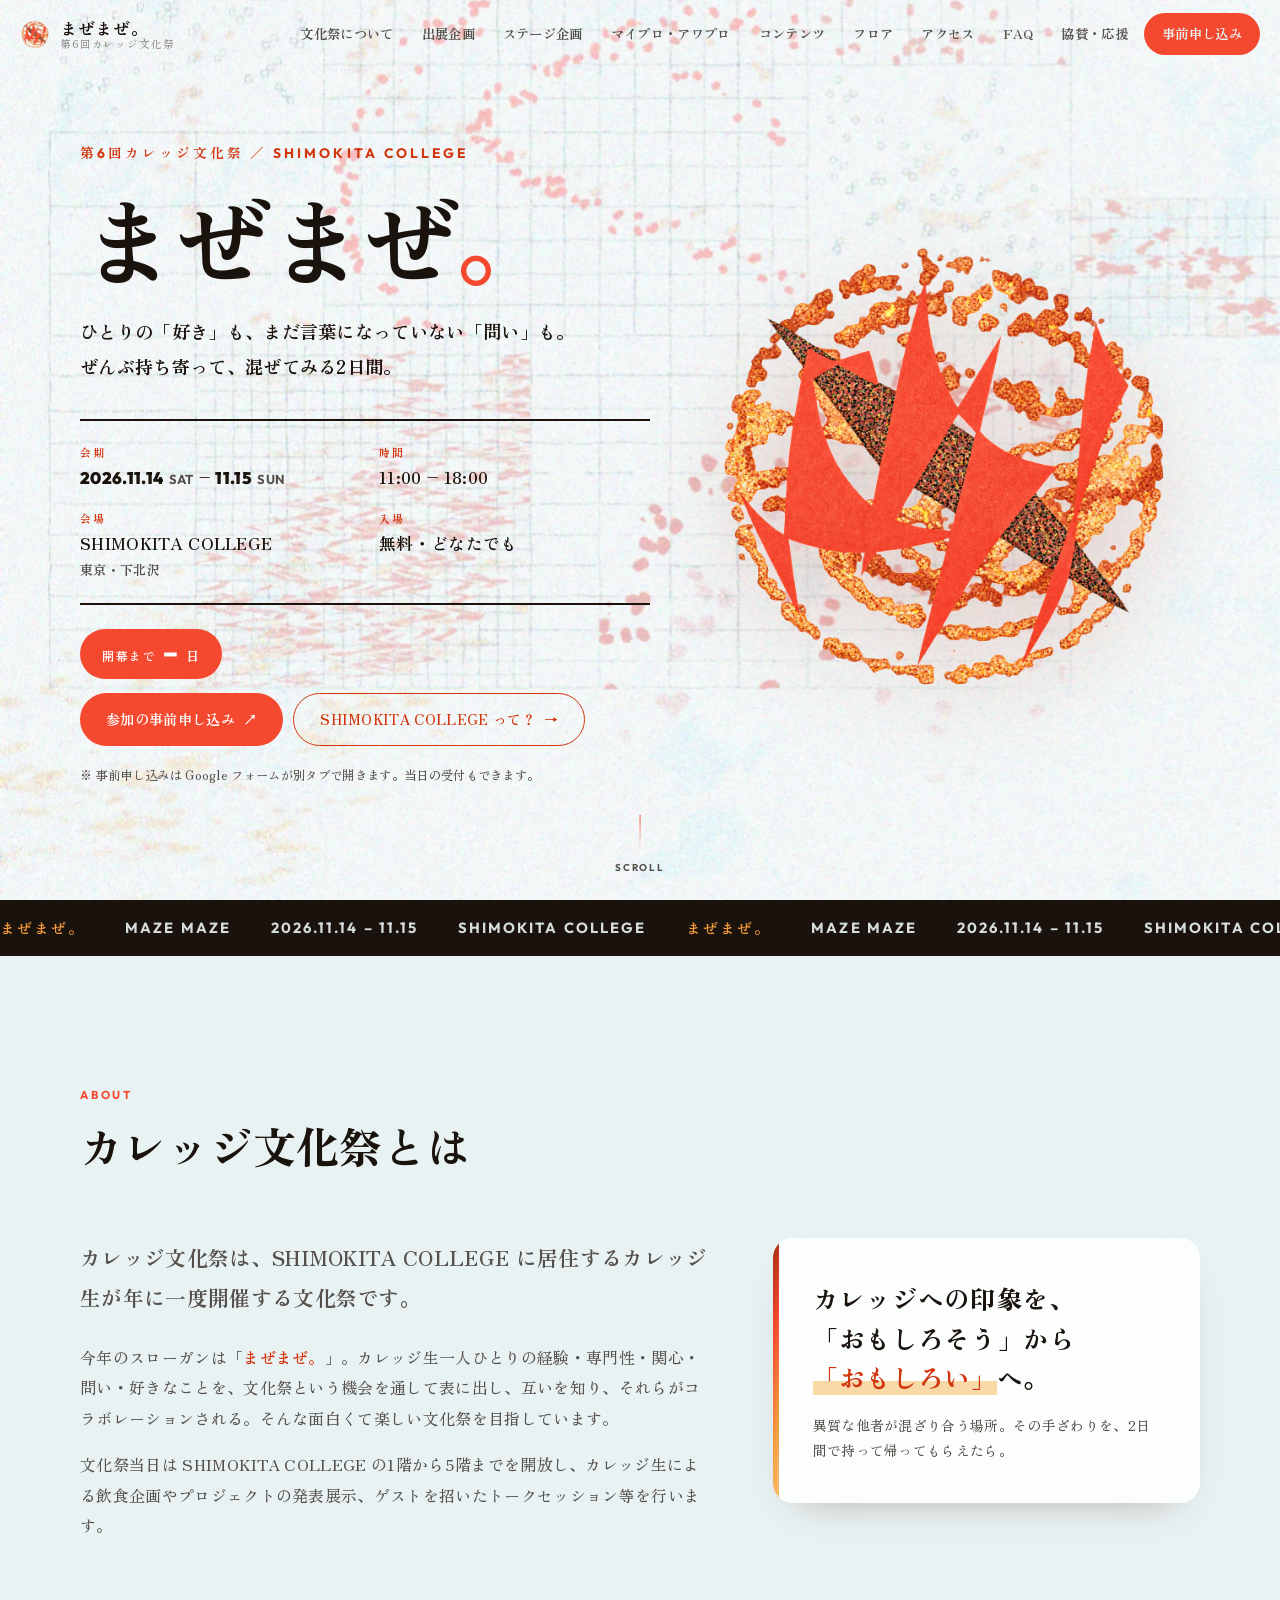
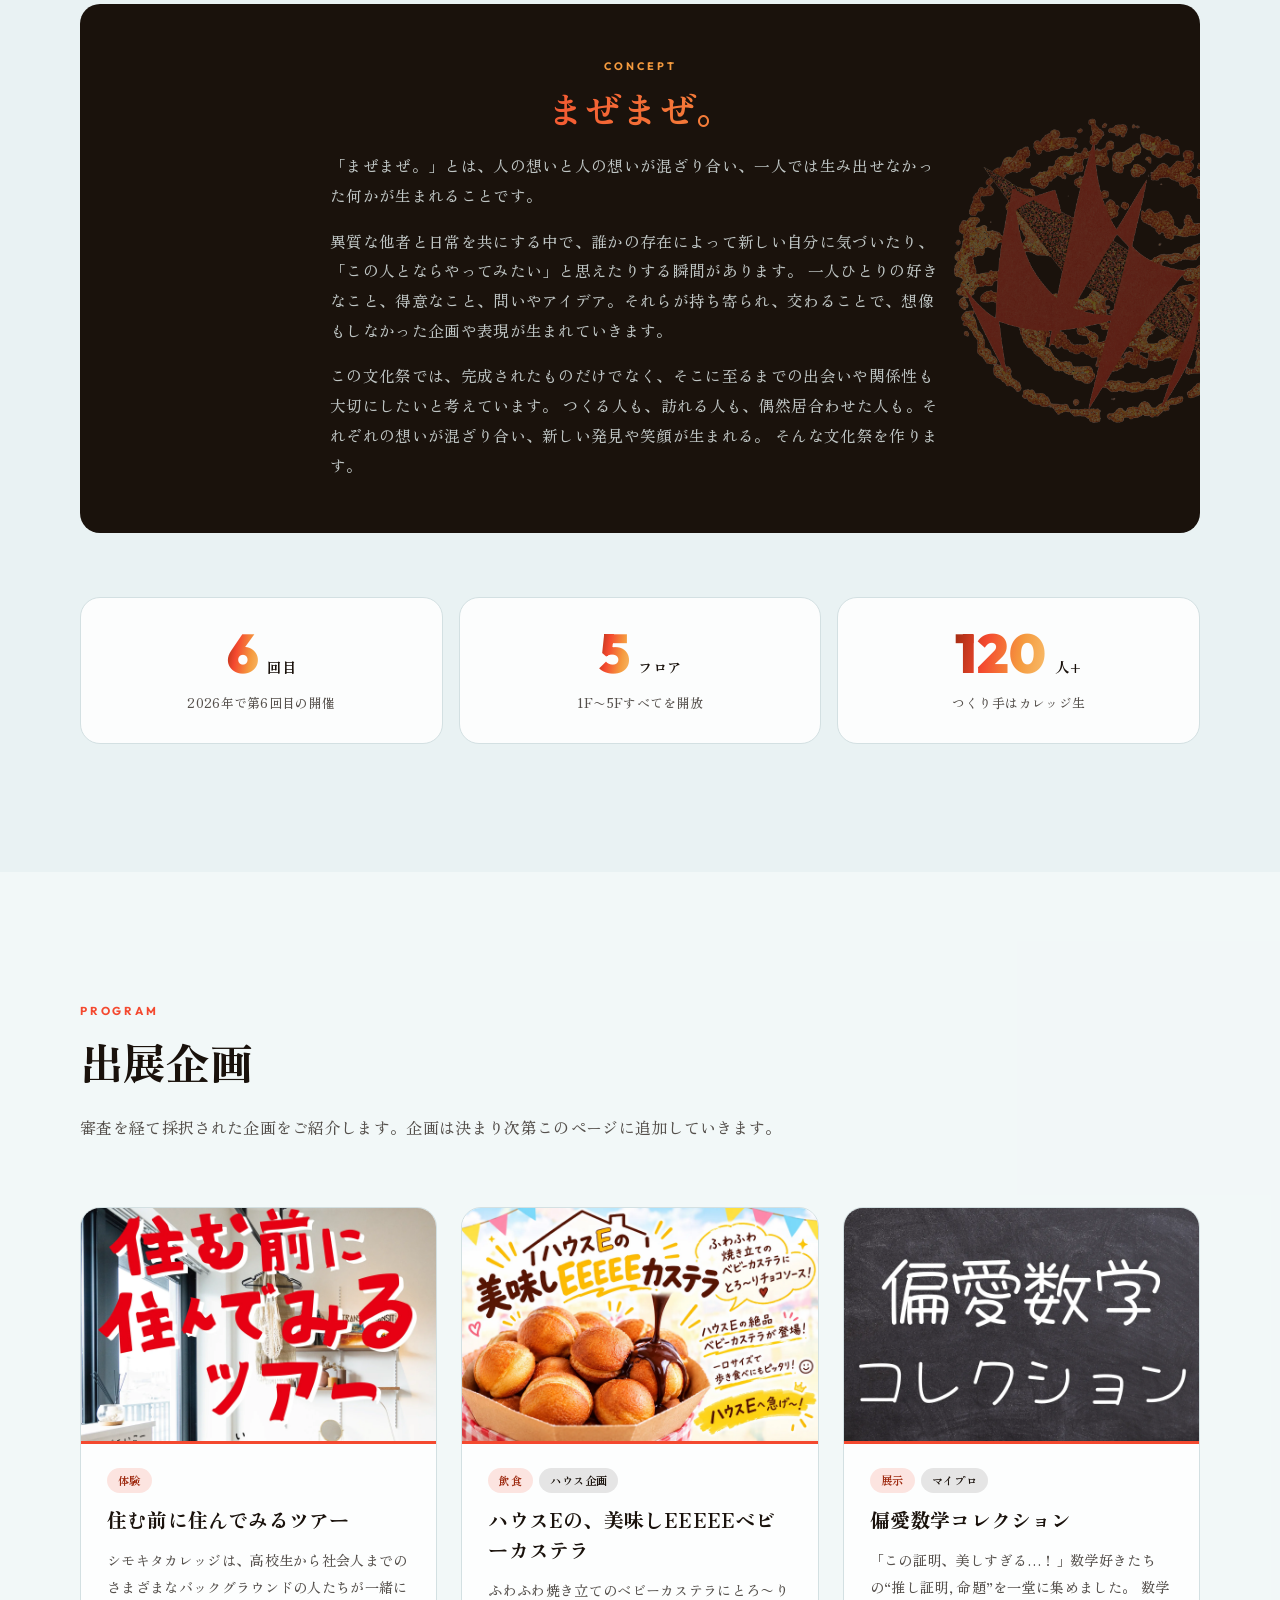
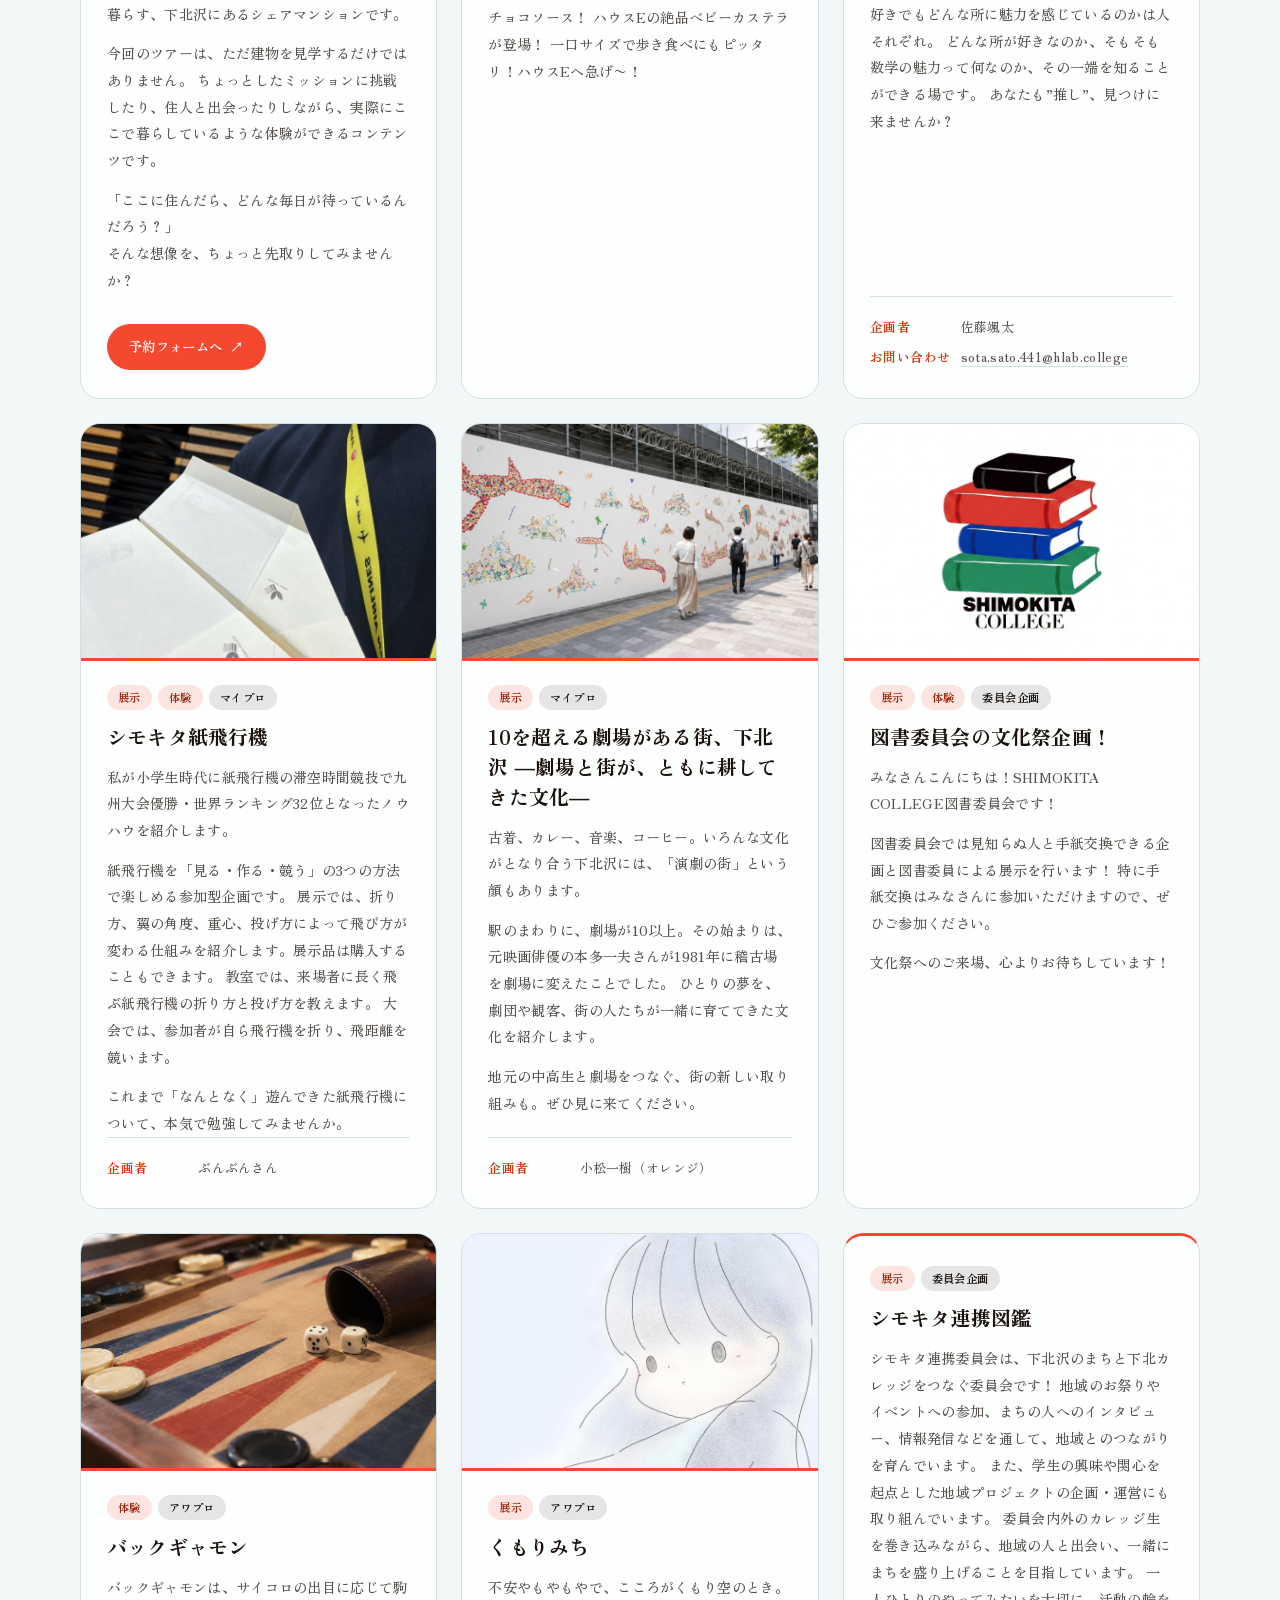
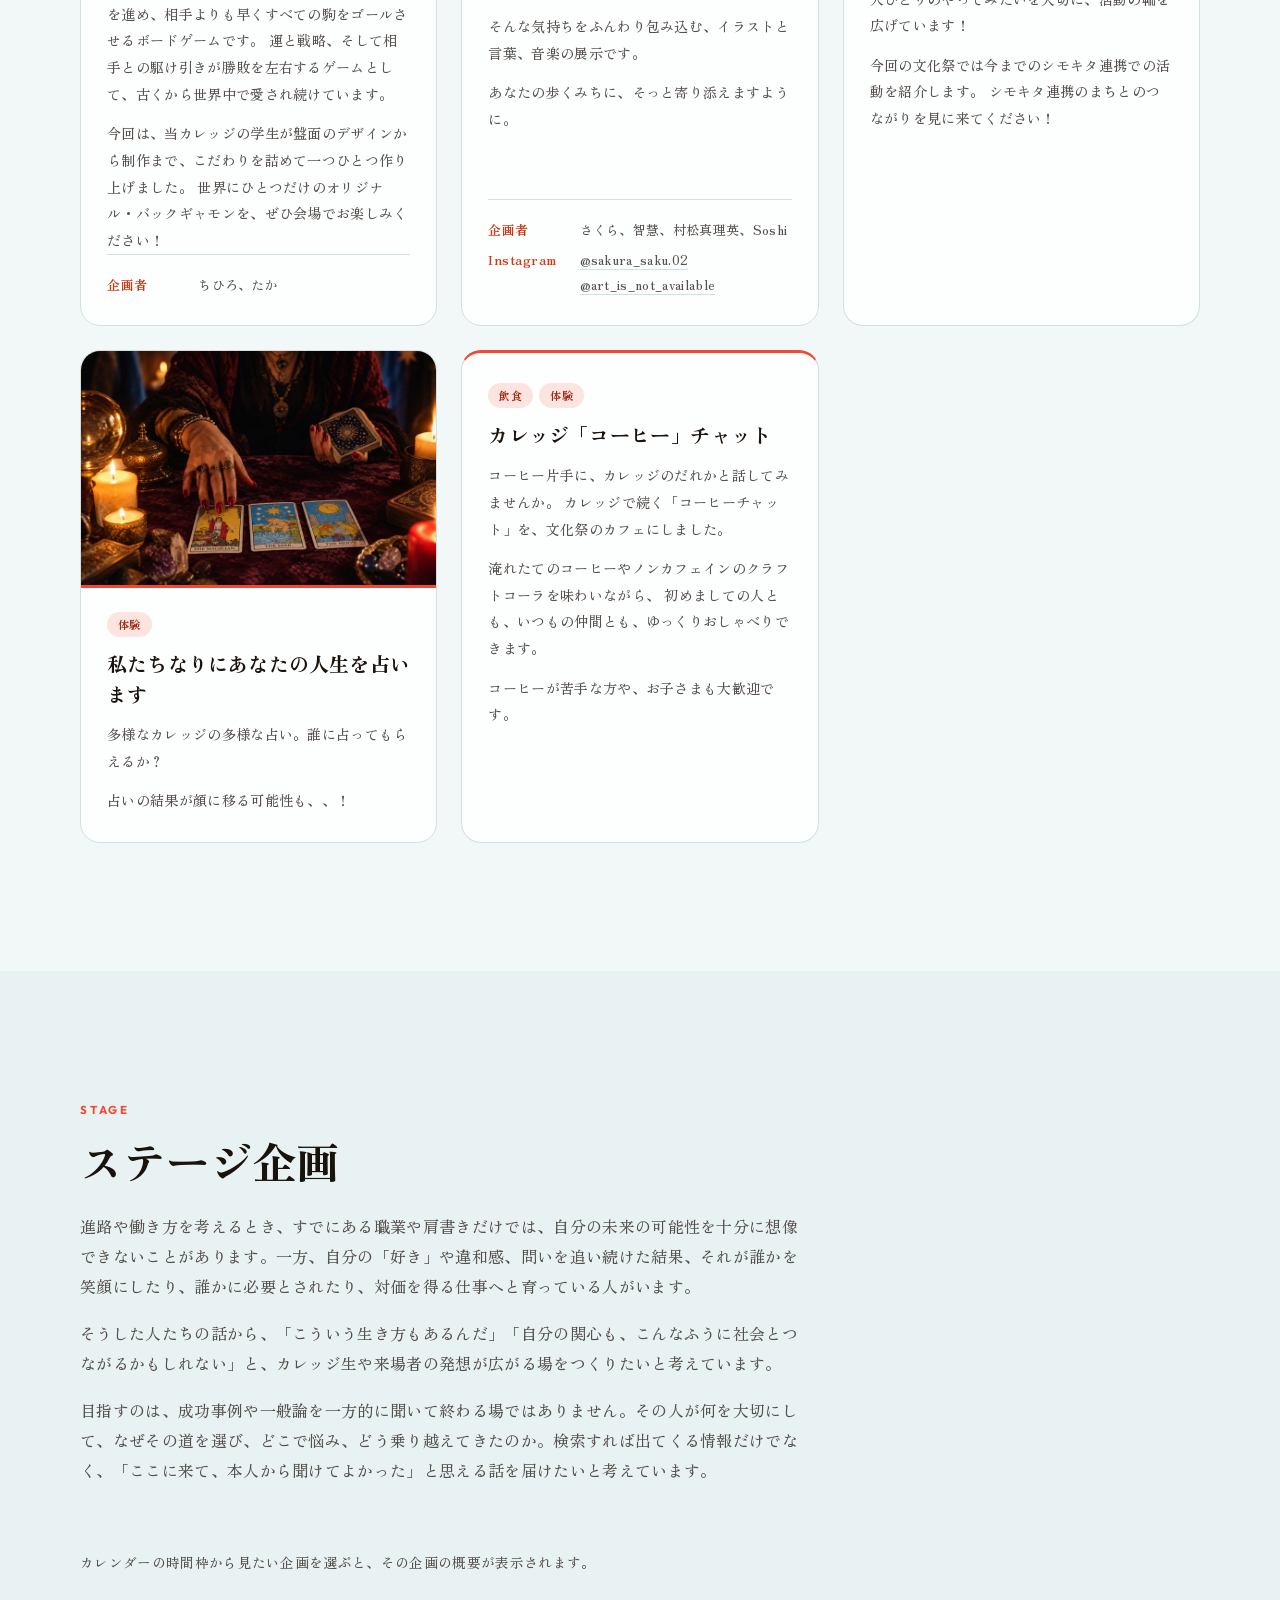
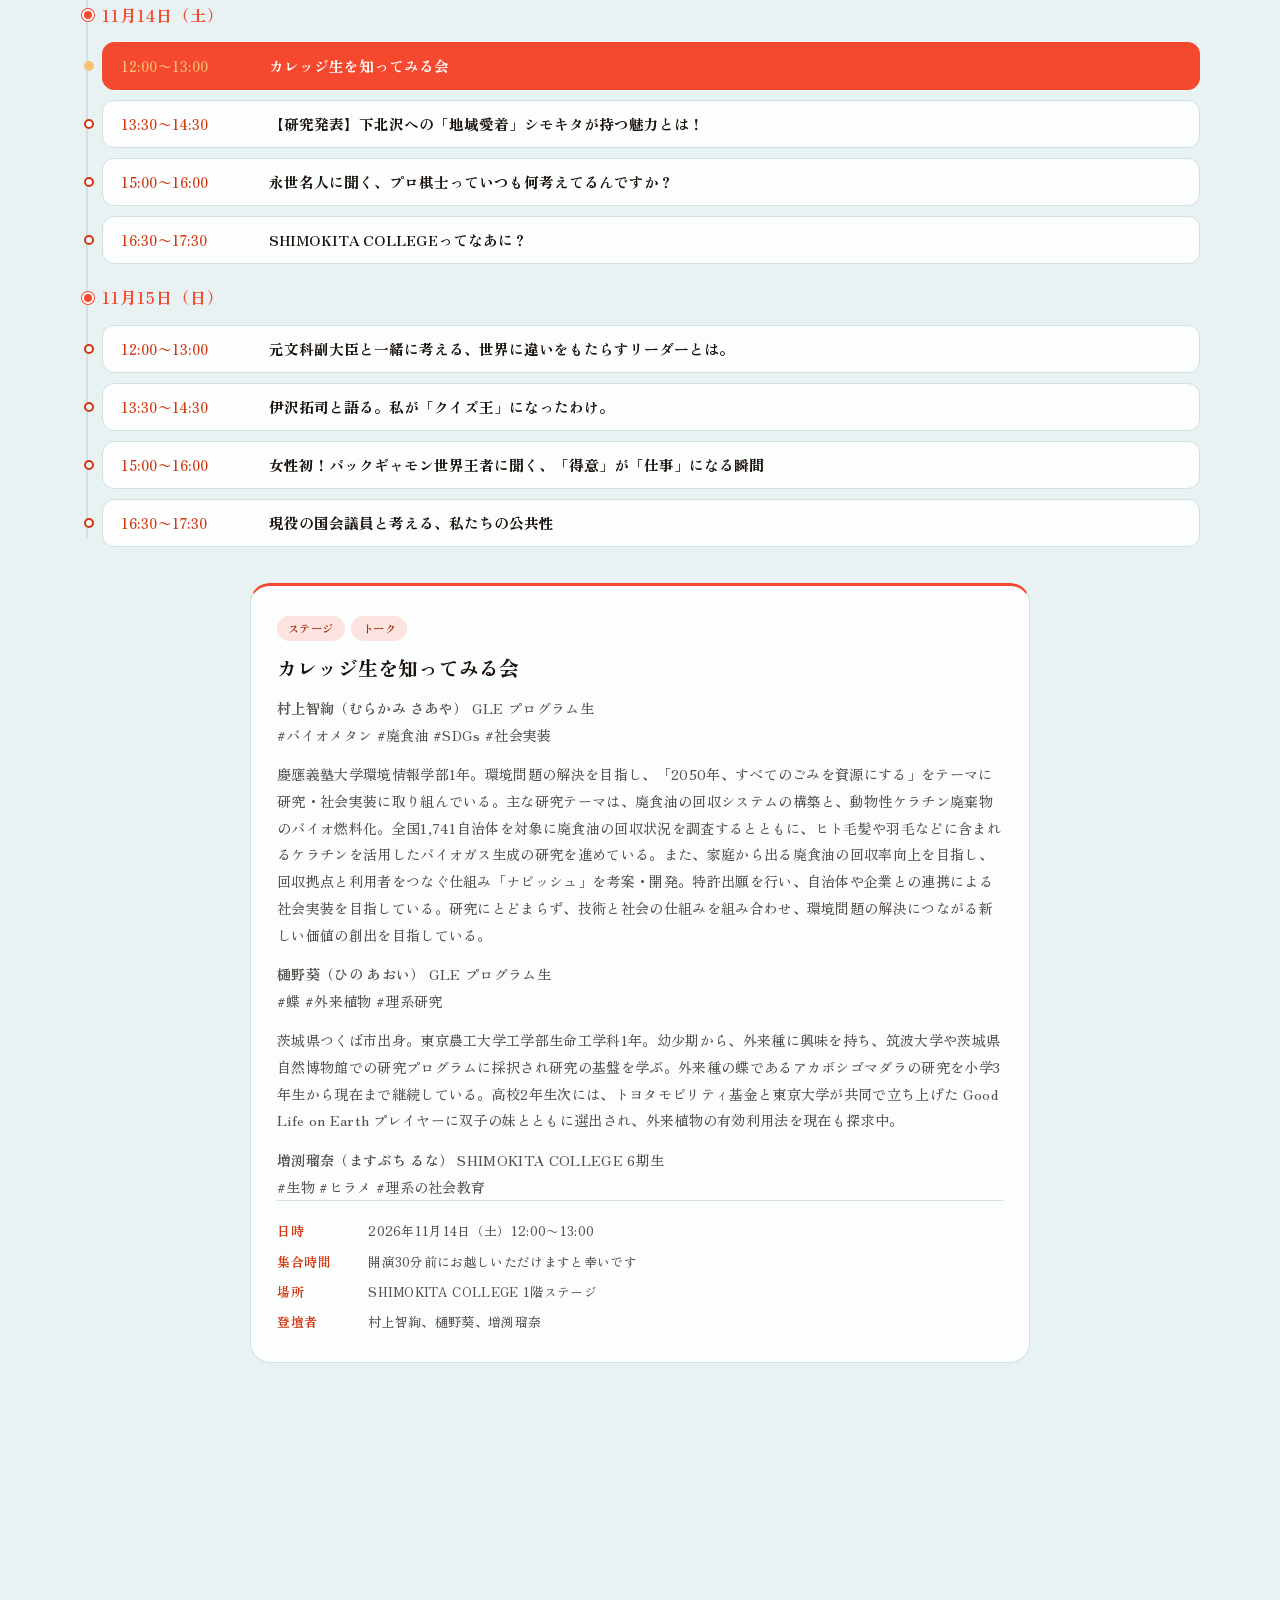
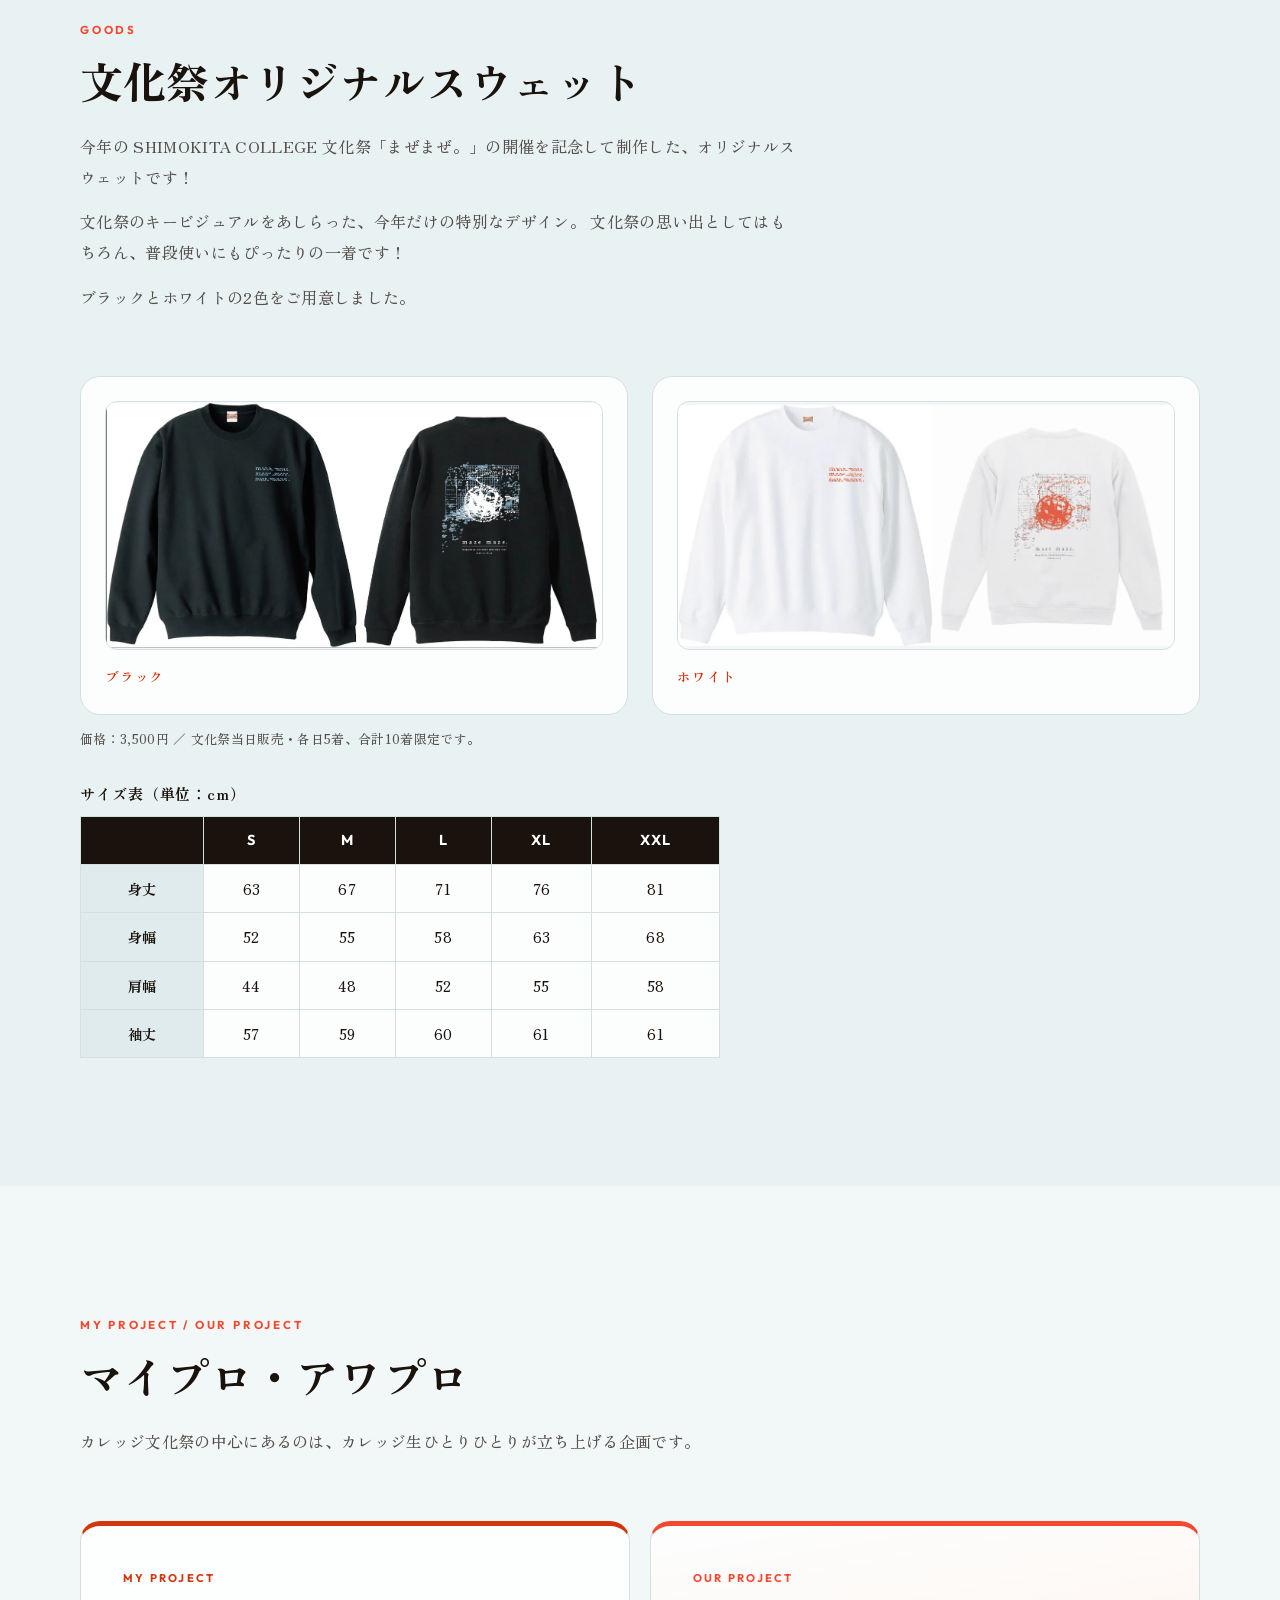
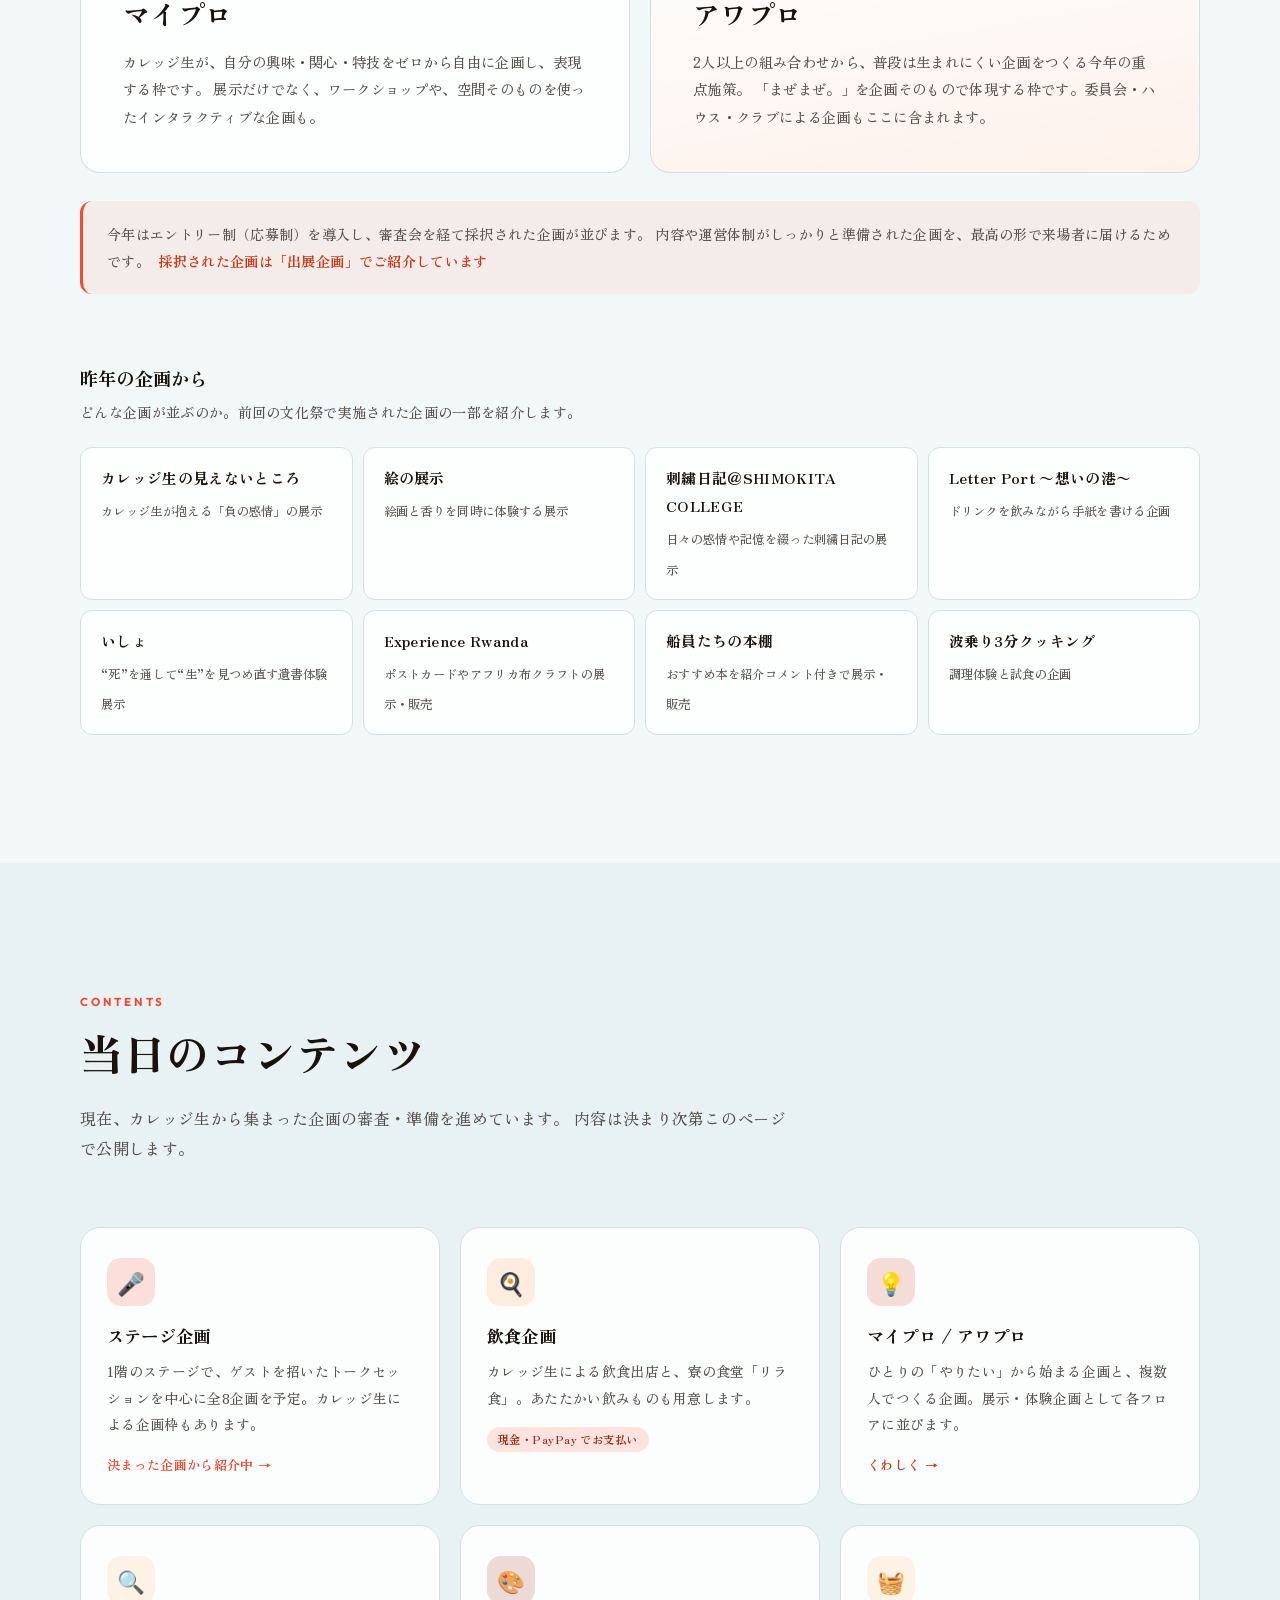
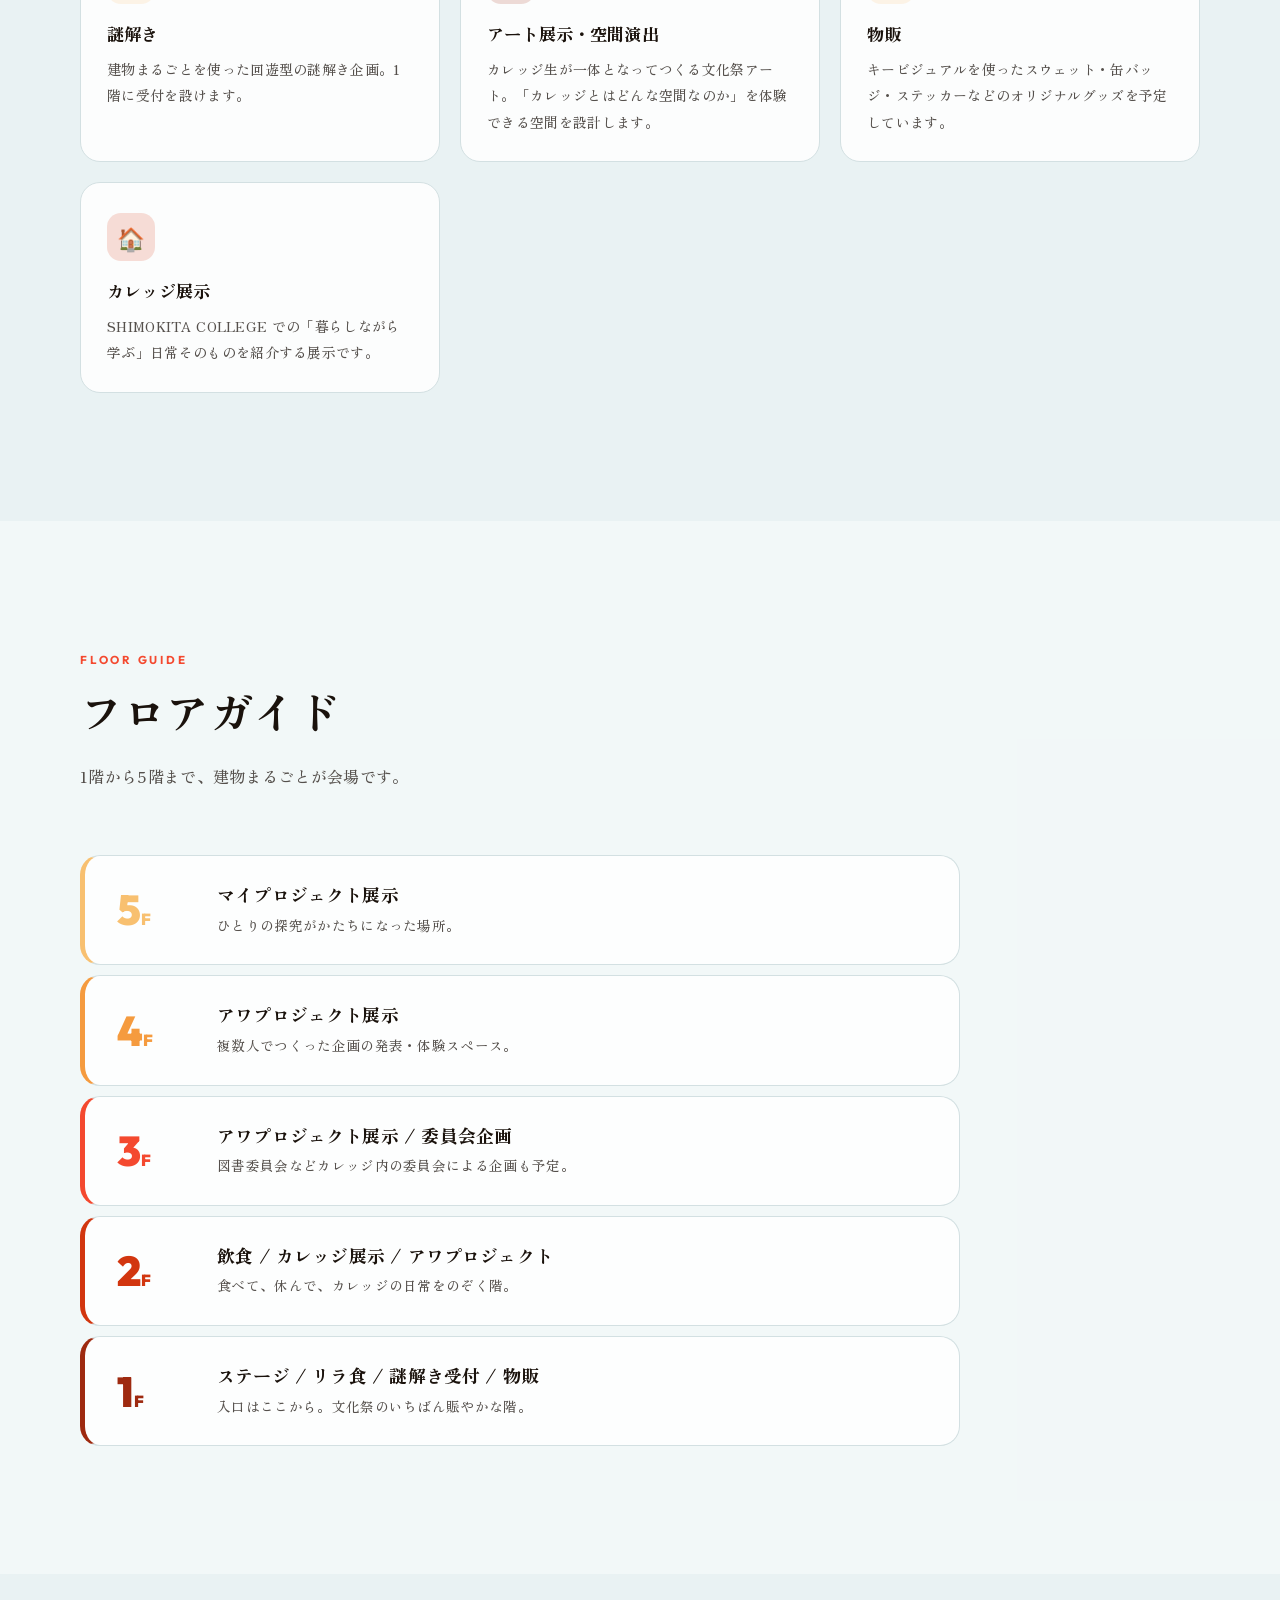
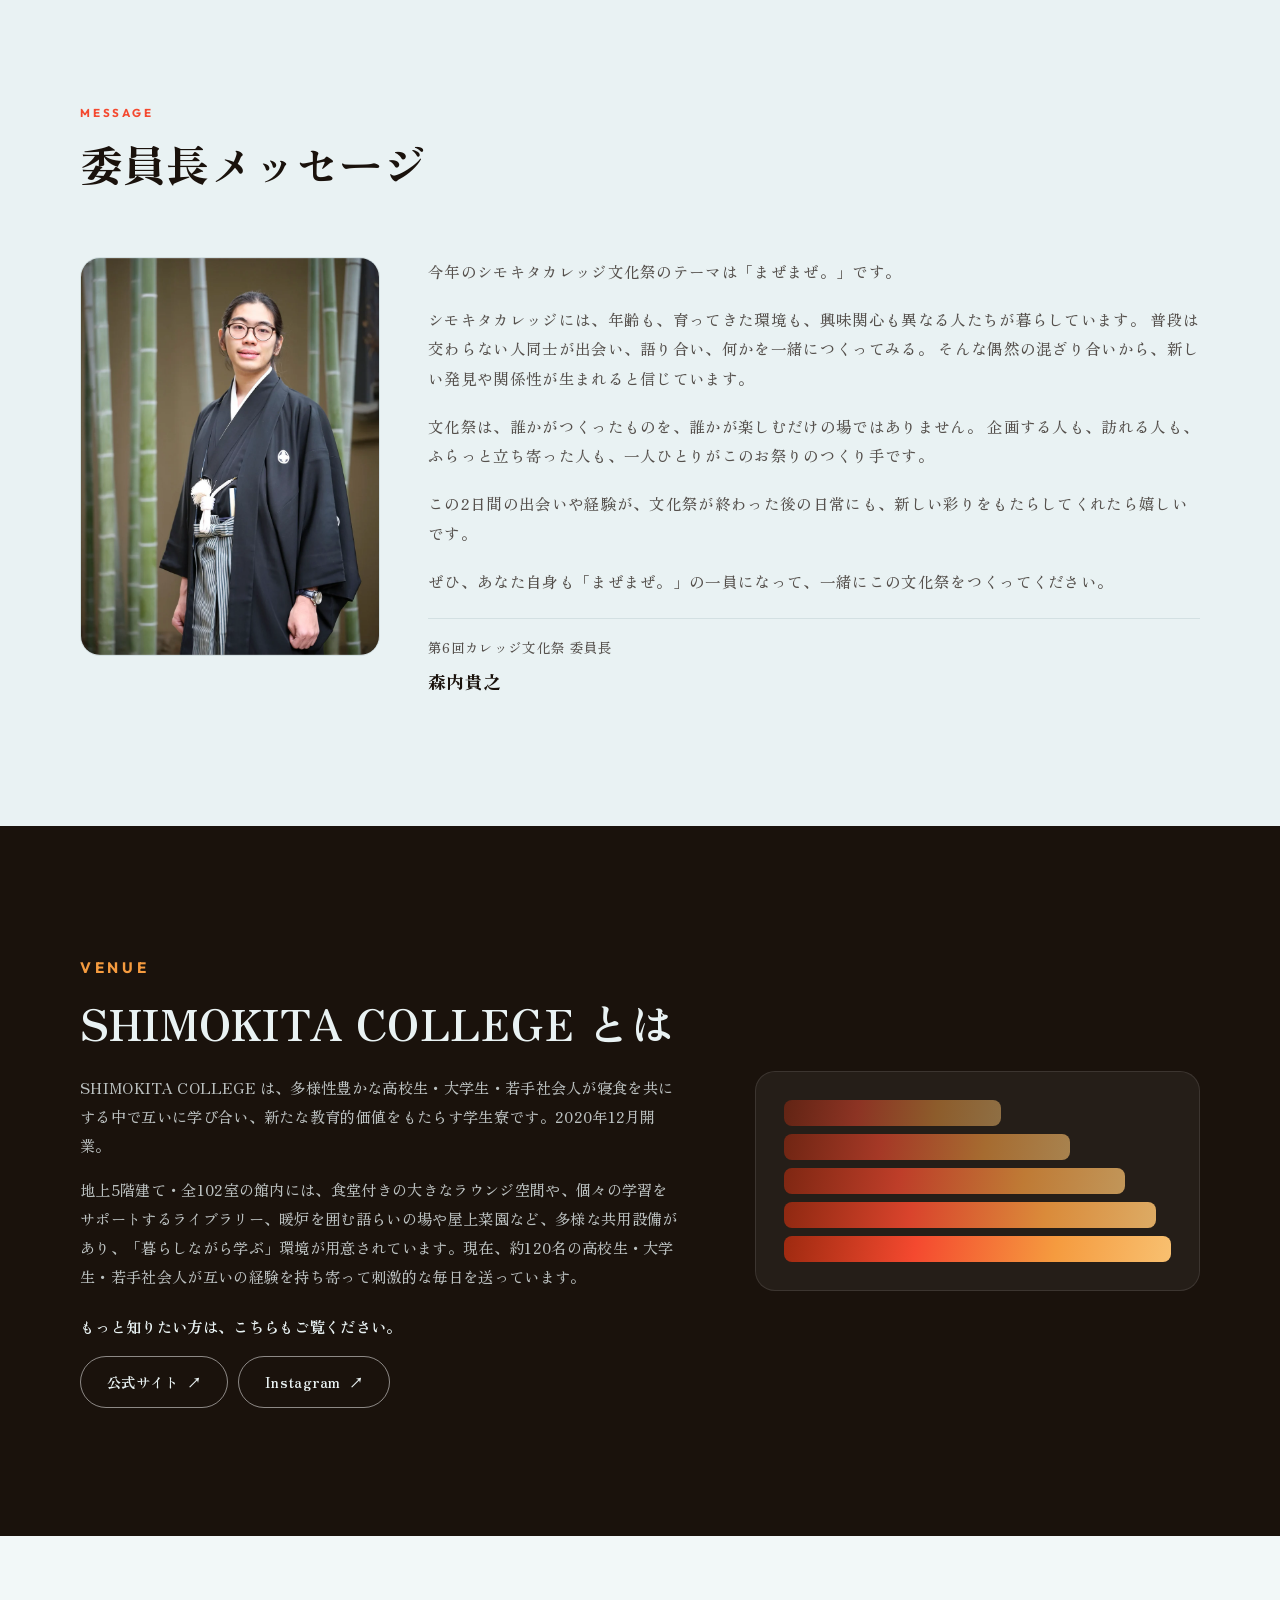
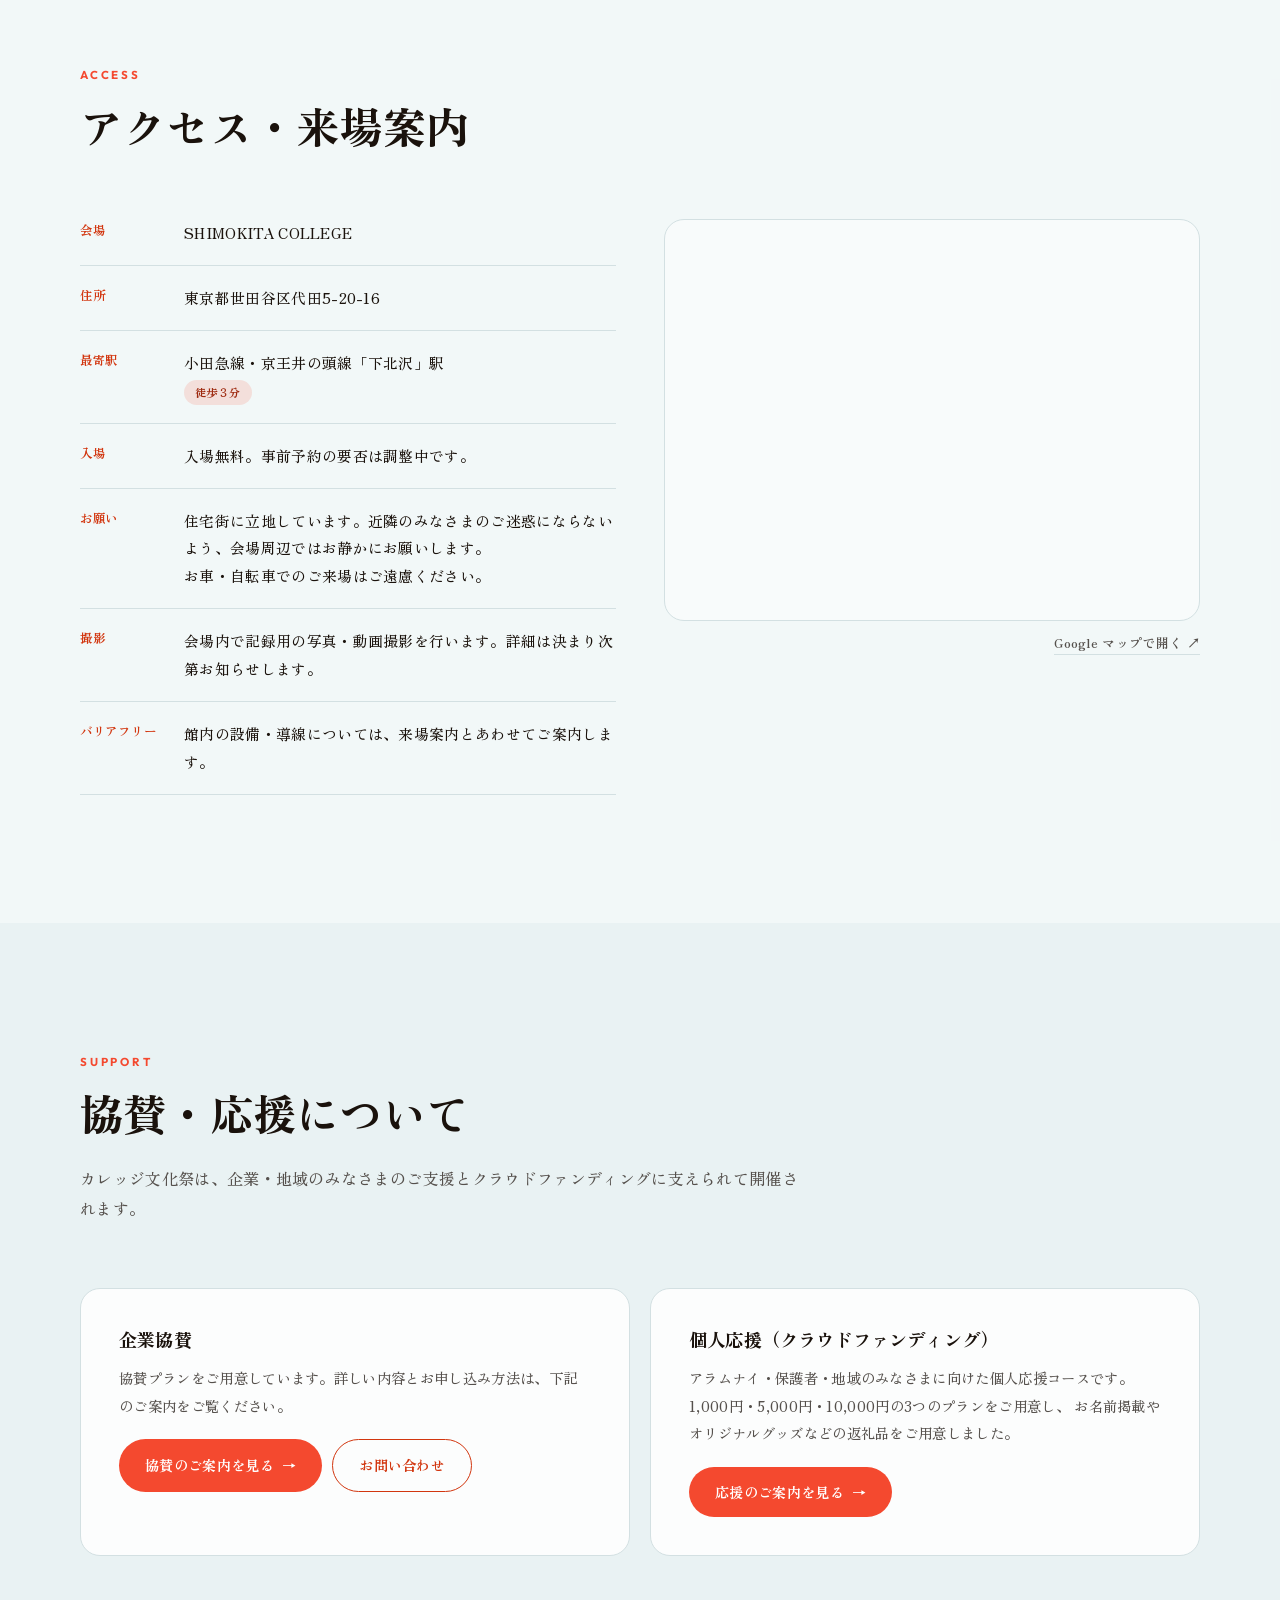
==== commit 34af1b77: "準備中バッジと注記を削除し、開催期間中はカウントダウンを「開催中」表示に 確定した情報が増えてきたため、黄色い「調整中」「検討中」「準備中」等の 保留バッジと関連する注記文を削除。Instagram/" ====
--- a/index.html
+++ b/index.html
@@ -122,8 +122,7 @@
     </p>
 
     <p class="hero__note">
-      ※ 事前申し込みは Google フォームが別タブで開きます。当日の受付もできます。<br>
-      ※ このサイトは準備中です。決定した情報から順次公開していきます。
+      ※ 事前申し込みは Google フォームが別タブで開きます。当日の受付もできます。
     </p>
     </div><!-- /.hero__text -->
 
@@ -546,10 +545,6 @@
 
     </div>
 
-    <p class="exhibits__note reveal">
-      出展場所・販売価格・営業時間は決まり次第お知らせします。
-      <span class="tag tag--tbd">詳細 調整中</span>
-    </p>
   </div>
 </section>
 
@@ -1164,28 +1159,24 @@
         <span class="card__icon" aria-hidden="true">🔍</span>
         <h3>謎解き</h3>
         <p>建物まるごとを使った回遊型の謎解き企画。1階に受付を設けます。</p>
-        <p class="card__meta"><span class="tag tag--tbd">内容 検討中</span></p>
       </article>
 
       <article class="card reveal" style="--card-accent: var(--c-ember)">
         <span class="card__icon" aria-hidden="true">🎨</span>
         <h3>アート展示・空間演出</h3>
         <p>カレッジ生が一体となってつくる文化祭アート。「カレッジとはどんな空間なのか」を体験できる空間を設計します。</p>
-        <p class="card__meta"><span class="tag tag--tbd">制作中</span></p>
       </article>
 
       <article class="card reveal" style="--card-accent: var(--c-gold)">
         <span class="card__icon" aria-hidden="true">🧺</span>
         <h3>物販</h3>
         <p>キービジュアルを使ったスウェット・缶バッジ・ステッカーなどのオリジナルグッズを予定しています。</p>
-        <p class="card__meta"><span class="tag tag--tbd">ラインナップ 検討中</span></p>
       </article>
 
       <article class="card reveal" style="--card-accent: var(--c-flame)">
         <span class="card__icon" aria-hidden="true">🏠</span>
         <h3>カレッジ展示</h3>
         <p>SHIMOKITA COLLEGE での「暮らしながら学ぶ」日常そのものを紹介する展示です。</p>
-        <p class="card__meta"><span class="tag tag--tbd">準備中</span></p>
       </article>
 
     </div>
@@ -1200,7 +1191,6 @@
       <h2 class="section__title">フロアガイド</h2>
       <p class="section__desc">
         1階から5階まで、建物まるごとが会場です。
-        <span class="tag tag--tbd">フロア割りは検討中のため変更の可能性があります</span>
       </p>
     </header>
 
@@ -1349,7 +1339,7 @@
           <dt>最寄駅</dt>
           <dd>
             小田急線・京王井の頭線「下北沢」駅<br>
-            <span class="tag tag--tbd">徒歩３分</span>
+            <span class="tag">徒歩３分</span>
           </dd>
         </div>
         <div>
@@ -1361,7 +1351,6 @@
           <dd>
             住宅街に立地しています。近隣のみなさまのご迷惑にならないよう、会場周辺ではお静かにお願いします。<br>
             お車・自転車でのご来場はご遠慮ください。
-            <span class="tag tag--tbd">駐輪の可否 確認中</span>
           </dd>
         </div>
         <div>
@@ -1372,7 +1361,7 @@
         <div>
           <dt>バリアフリー</dt>
           <!-- ▼ アクセシビリティ案内（段差・エレベーター・休憩場所等）確定後に差し替えてください -->
-          <dd>館内の設備・導線については、来場案内とあわせてご案内します。<span class="tag tag--tbd">準備中</span></dd>
+          <dd>館内の設備・導線については、来場案内とあわせてご案内します。</dd>
         </div>
       </dl>
 
@@ -1498,12 +1487,11 @@
       <p>企画の詳細・タイムテーブル・来場案内は、決まり次第このサイトと公式SNSで公開します。</p>
       <div class="cta__links">
         <a class="btn btn--primary" href="https://www.instagram.com/shimokita.college?psln=emlobWt0cDhiNXYw" target="_blank" rel="noopener">Instagram <span aria-hidden="true">↗</span></a>
-        <a class="btn btn--ghost" href="#" aria-disabled="true">note <span aria-hidden="true">↗</span></a>
+        <a class="btn btn--ghost" href="https://note.com/shimokita_col" target="_blank" rel="noopener">note <span aria-hidden="true">↗</span></a>
         <a class="btn btn--ghost" href="mailto:festival-shimokita@hlab.college">お問い合わせ</a>
       </div>
       <p class="cta__note">
-        お問い合わせは <a href="mailto:festival-shimokita@hlab.college">festival-shimokita@hlab.college</a> までお気軽にどうぞ。<br>
-        ※ note のリンクは準備中です。
+        お問い合わせは <a href="mailto:festival-shimokita@hlab.college">festival-shimokita@hlab.college</a> までお気軽にどうぞ。
       </p>
     </div>
   </div>
